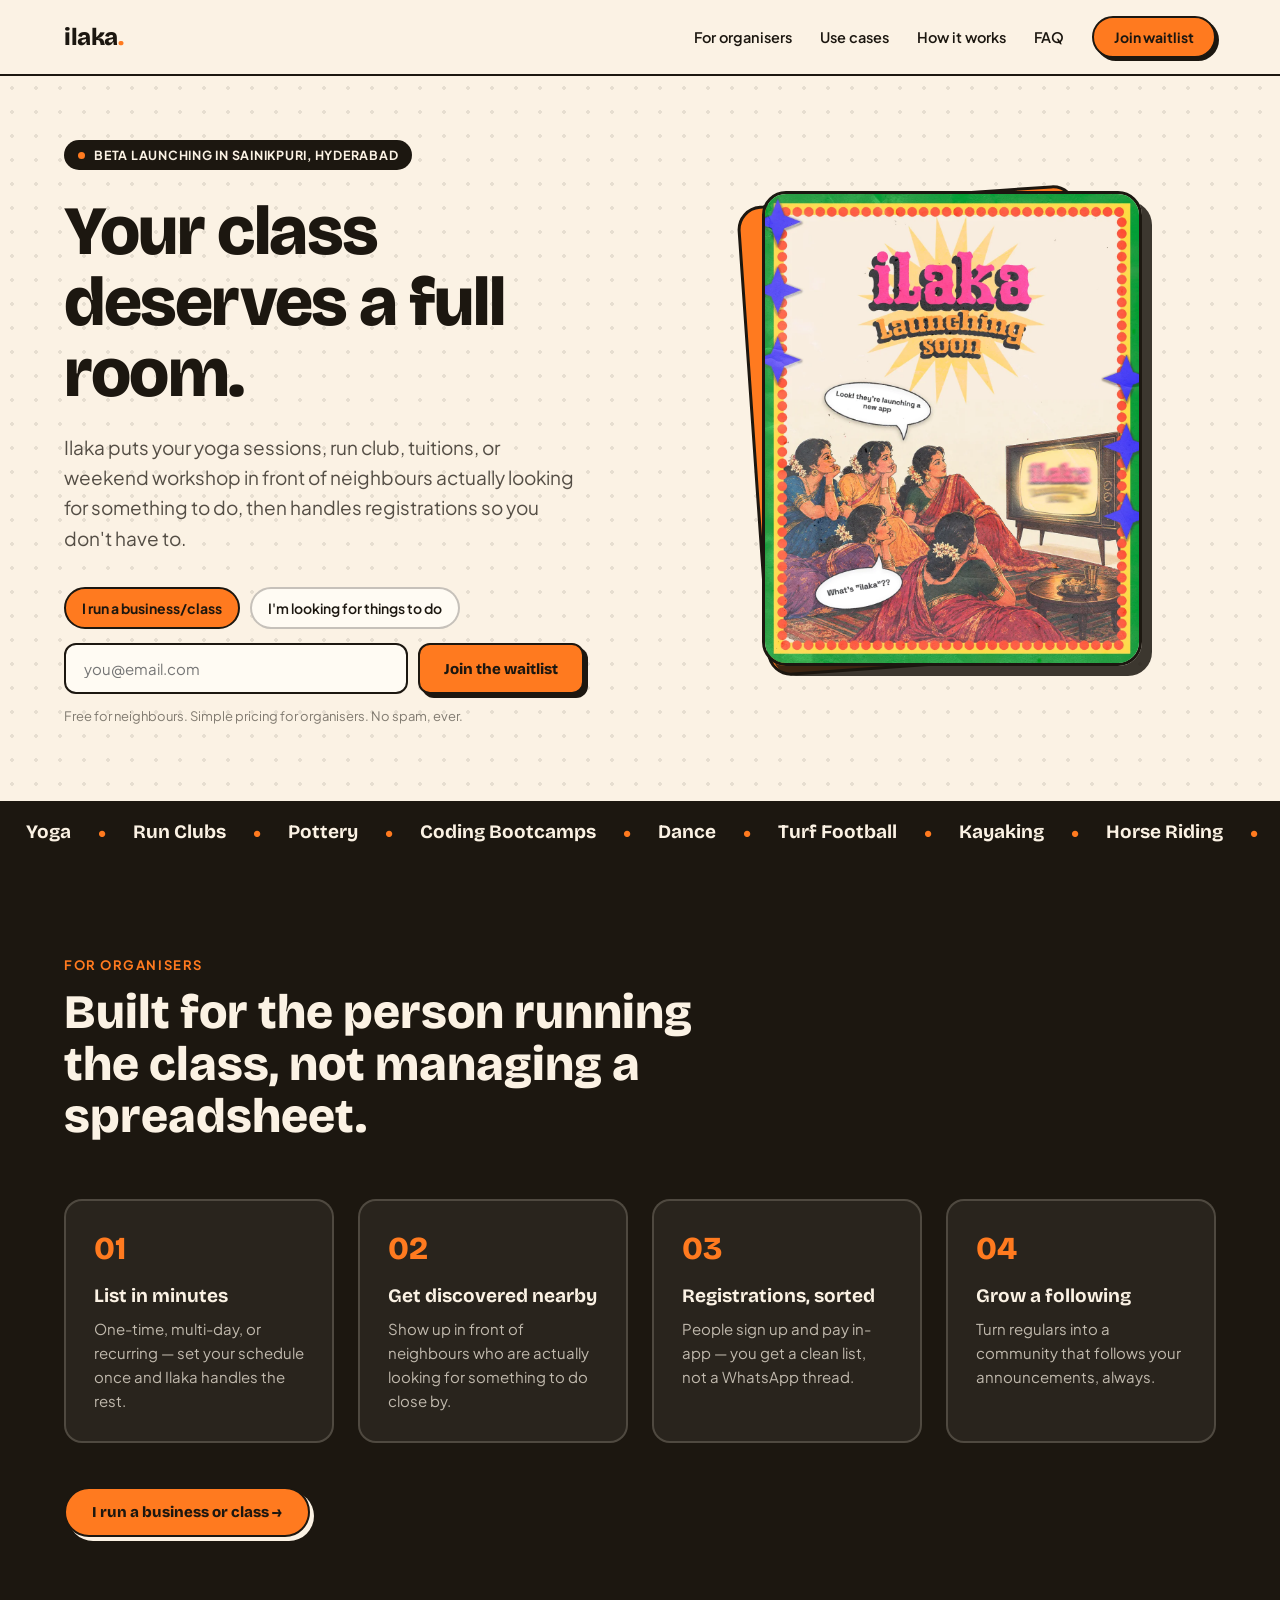
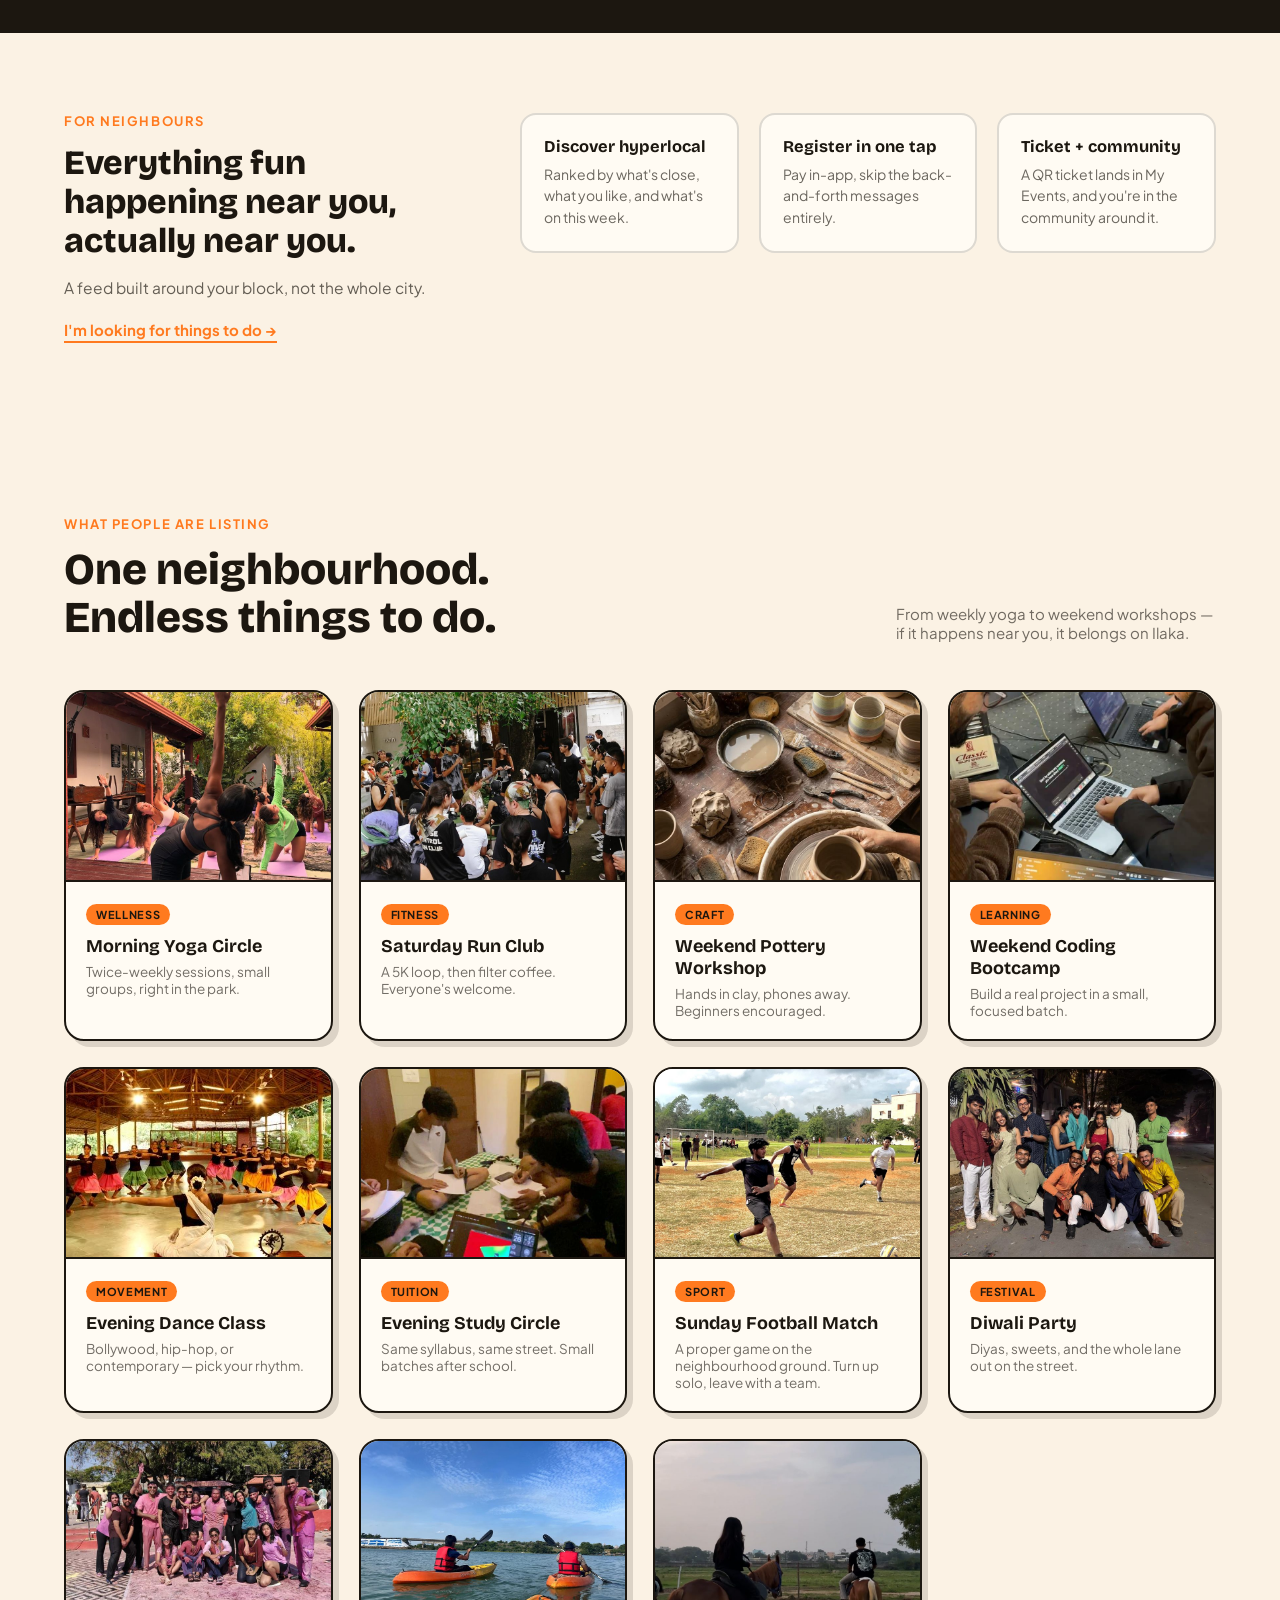
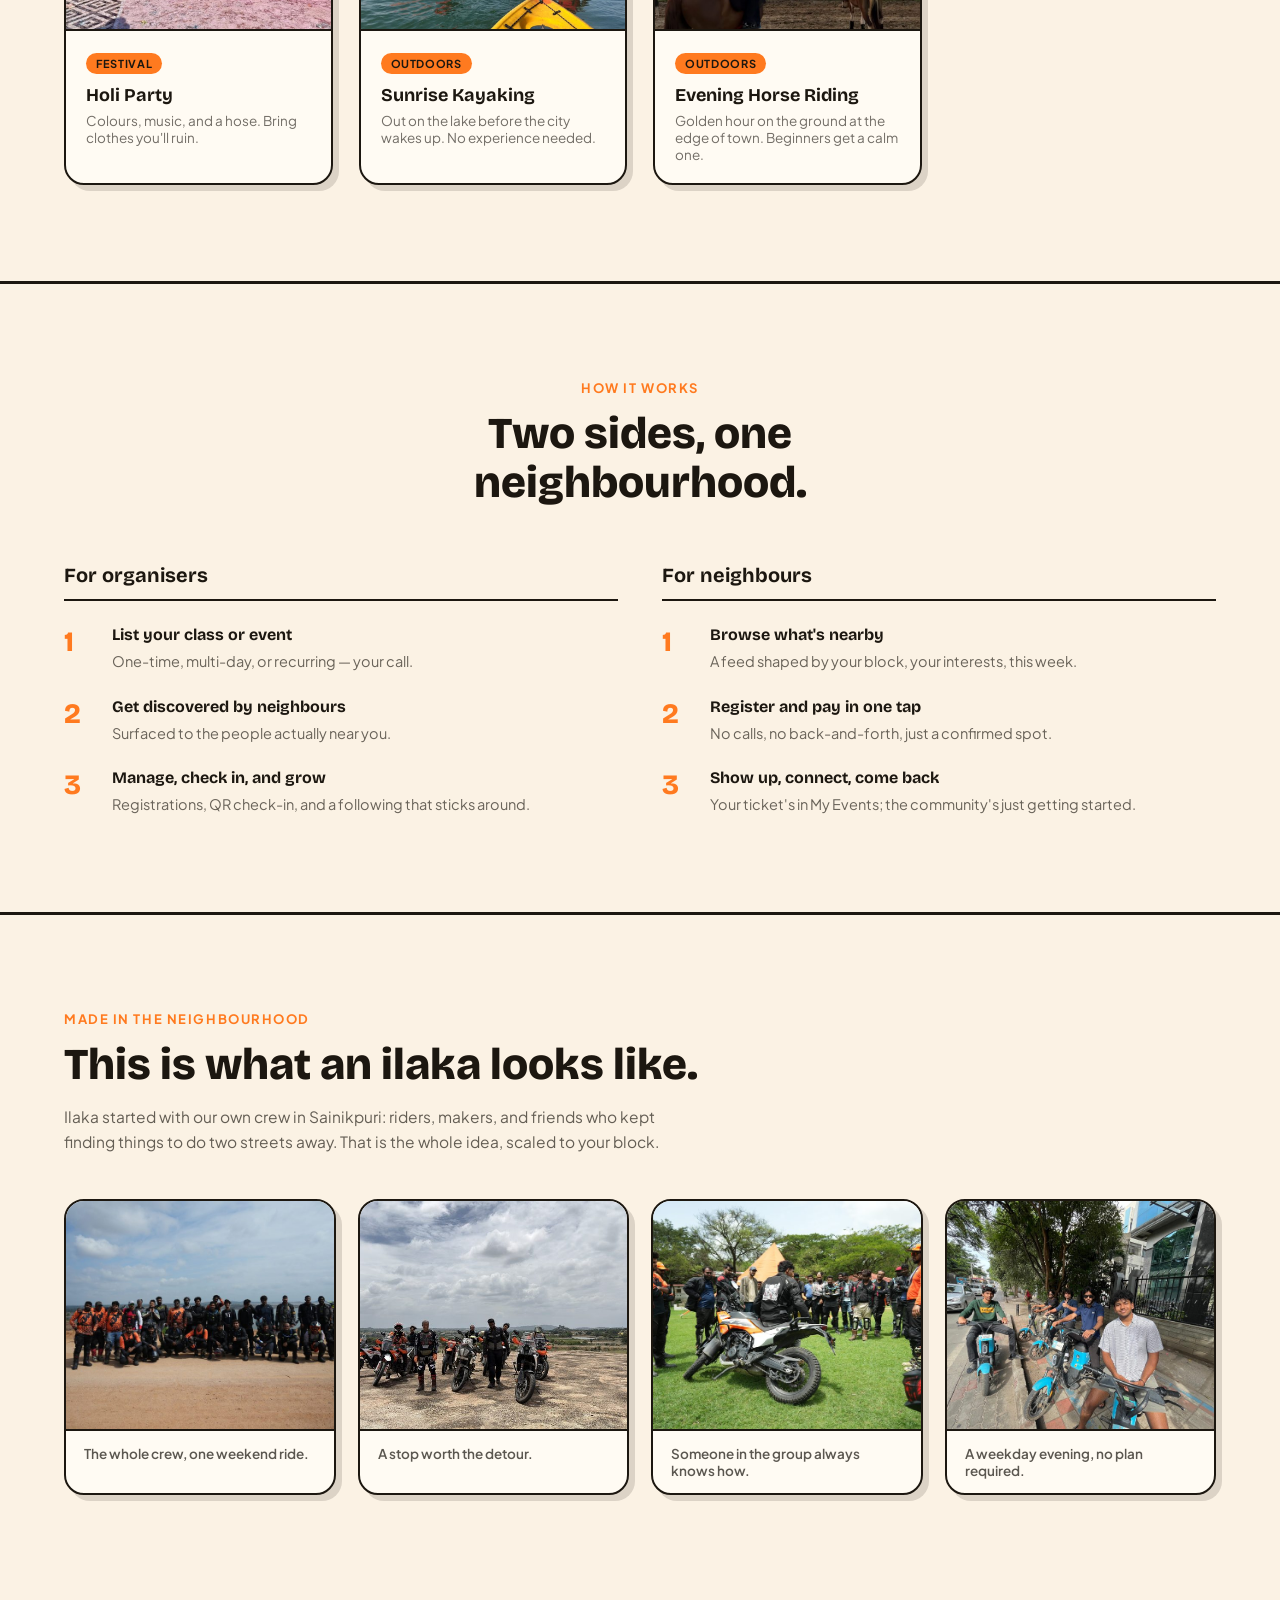
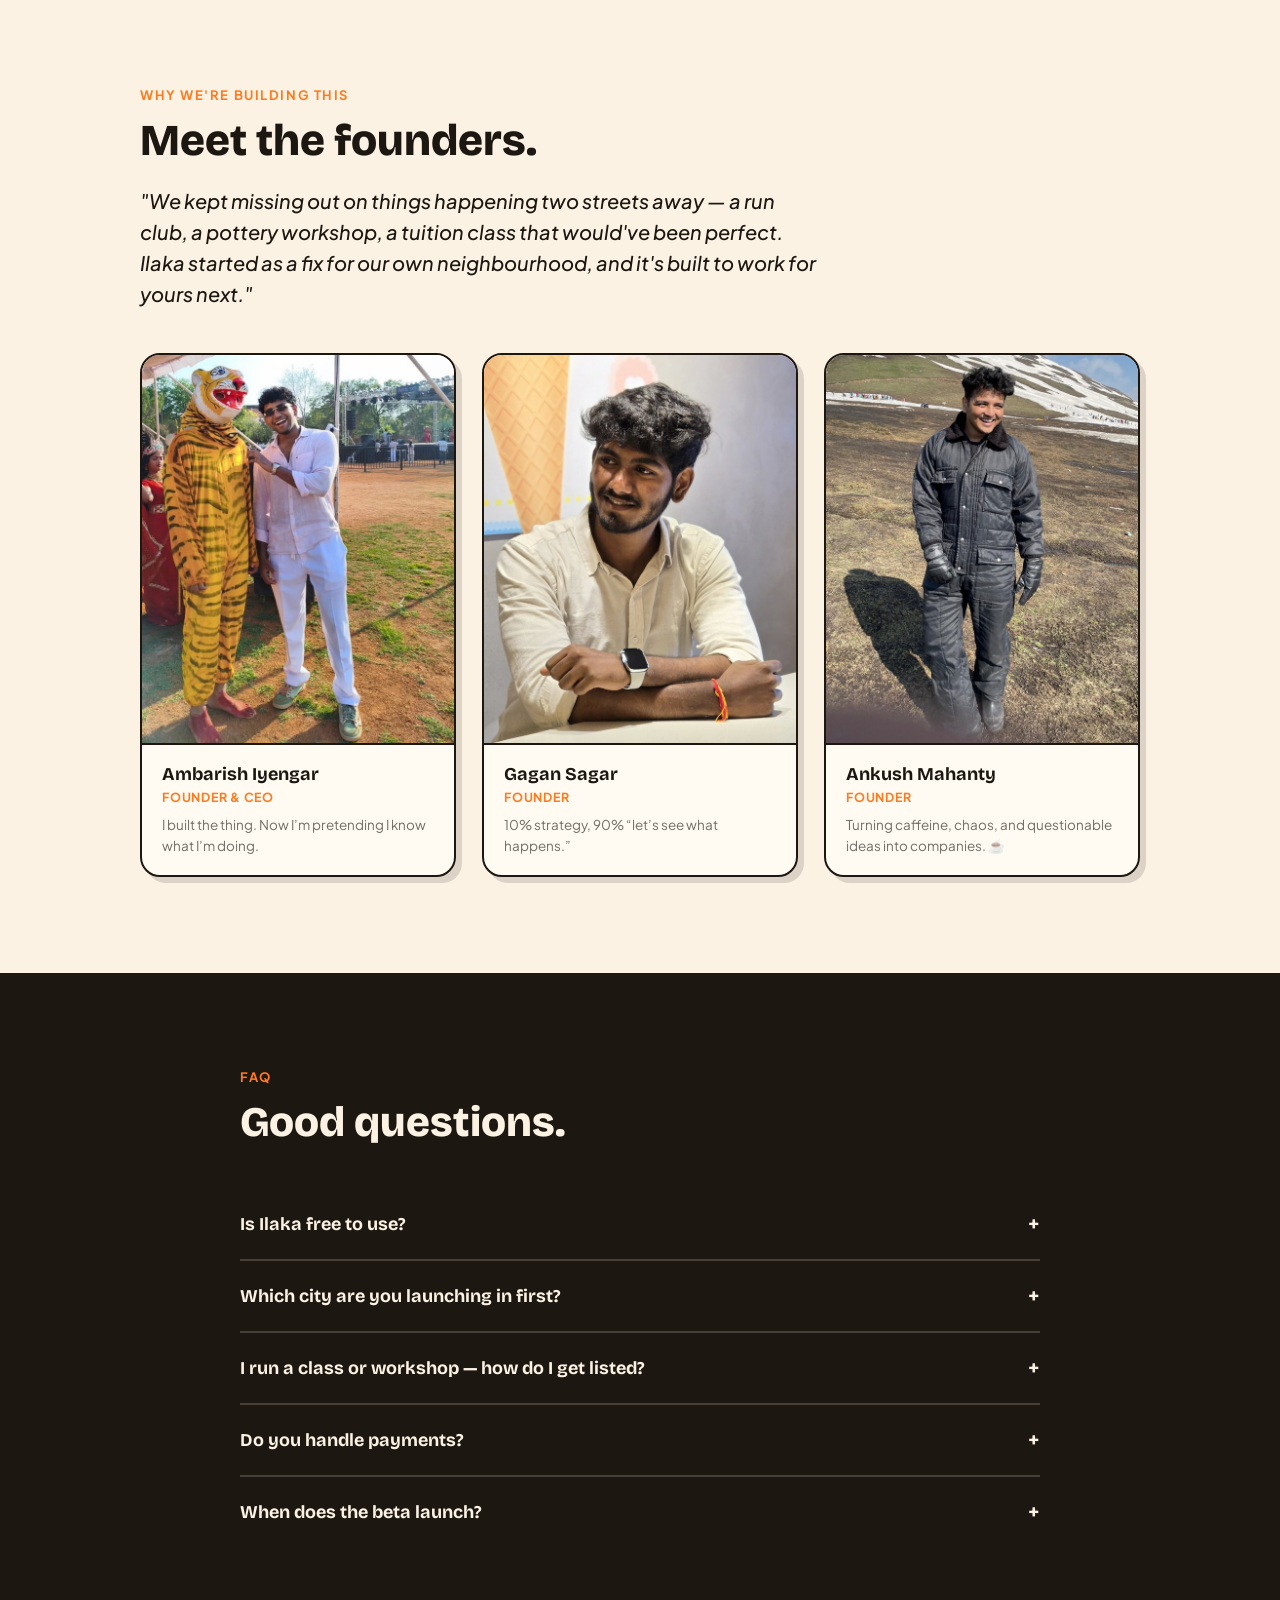
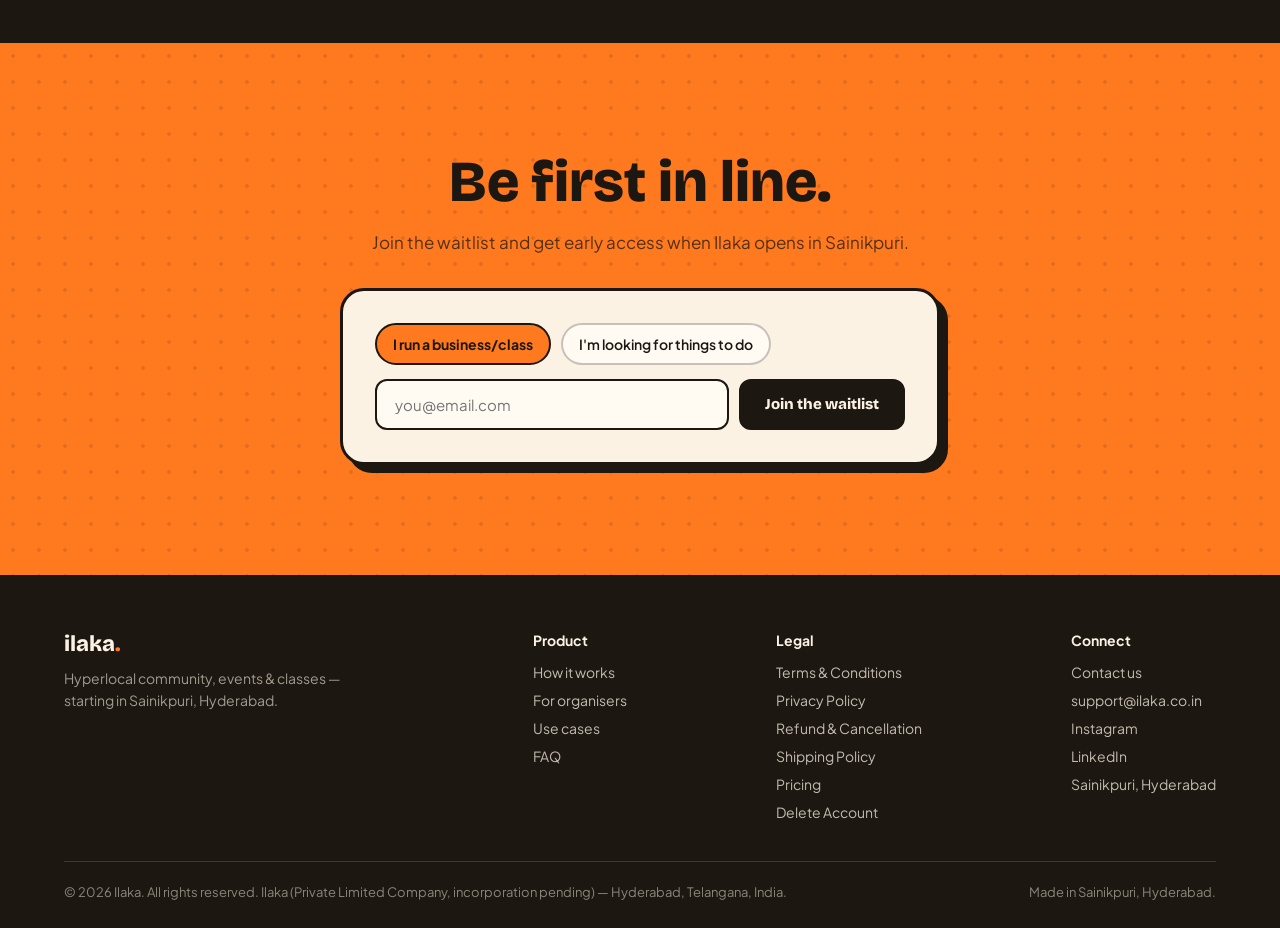
==== index.html @ c6a198c7 "fix(website): preload the poster, drop the orphaned hero image The hero swap left <link rel=preload>" ====
<!doctype html>
<html lang="en-IN">
<head>
  <meta charset="utf-8" />
  <meta name="viewport" content="width=device-width, initial-scale=1" />
  <title>Local Events, Classes &amp; Things to Do in Sainikpuri | Ilaka</title>
  <meta name="description" content="Find yoga, run clubs, workshops, tuitions and community events minutes from home in Sainikpuri, Hyderabad. Register in a tap. Join the Ilaka beta waitlist." />
  <meta name="robots" content="index, follow, max-image-preview:large, max-snippet:-1, max-video-preview:-1" />
  <link rel="canonical" href="https://www.ilaka.co.in/" />
  <meta name="theme-color" content="#FBF2E4" />
  <link rel="icon" type="image/png" href="assets/ilaka-icon.png" />
  <link rel="apple-touch-icon" href="assets/ilaka-icon.png" />

  <meta property="og:type" content="website" />
  <meta property="og:site_name" content="Ilaka" />
  <meta property="og:locale" content="en_IN" />
  <meta property="og:url" content="https://www.ilaka.co.in/" />
  <meta property="og:title" content="Local Events, Classes &amp; Things to Do in Sainikpuri | Ilaka" />
  <meta property="og:description" content="Find yoga, run clubs, workshops, tuitions and community events minutes from home in Sainikpuri, Hyderabad. Register in a tap. Join the Ilaka beta waitlist." />
  <meta property="og:image" content="https://www.ilaka.co.in/assets/photos/community-2.jpg" />
  <meta property="og:image:width" content="800" />
  <meta property="og:image:height" content="450" />
  <meta property="og:image:alt" content="Riders and adventure motorcycles on a rocky plateau under a wide sky" />
  <meta name="twitter:card" content="summary_large_image" />
  <meta name="twitter:title" content="Local Events, Classes &amp; Things to Do in Sainikpuri | Ilaka" />
  <meta name="twitter:description" content="Find yoga, run clubs, workshops, tuitions and community events minutes from home in Sainikpuri, Hyderabad. Register in a tap. Join the Ilaka beta waitlist." />
  <meta name="twitter:image" content="https://www.ilaka.co.in/assets/photos/community-2.jpg" />

  <link rel="preload" as="image" href="assets/creatives/ilaka-poster-3.webp" fetchpriority="high" />
  <link rel="preconnect" href="https://fonts.googleapis.com" />
  <link rel="preconnect" href="https://fonts.gstatic.com" crossorigin="anonymous" />
  <link href="https://fonts.googleapis.com/css2?family=Bricolage+Grotesque:wght@400;600;700;800&family=Plus+Jakarta+Sans:ital,wght@0,400;0,500;0,600;0,700;1,500;1,600&display=swap" rel="stylesheet" />

  <style>
  /* ============================================================
     ILAKA — pre-launch landing. Neo-brutalist warm-cream system,
     implemented from the "Ilaka Landing" Claude Design component.
     Palette:  paper #FBF2E4 · ink #1C1710 · card #FFFBF3
               accent #FF7A1F · error #E63B60
     Type:     Bricolage Grotesque (display) · Plus Jakarta Sans (body)
     ============================================================ */
  :root{
    --paper:#FBF2E4; --ink:#1C1710; --card:#FFFBF3;
    --accent:#FF7A1F; --err:#E63B60;
  }
  *{box-sizing:border-box}
  html{scroll-behavior:smooth}
  body{margin:0;background:var(--paper);color:var(--ink);
       font-family:'Plus Jakarta Sans',sans-serif;-webkit-font-smoothing:antialiased}
  a{color:inherit;text-decoration:none}
  a:hover{color:var(--ink)}
  button{font-family:'Plus Jakarta Sans',sans-serif}
  h1,h2,h3,h4{font-family:'Bricolage Grotesque',sans-serif;margin:0}
  img,svg{max-width:100%}
  section{scroll-margin-top:84px}

  /* hover "pop" for brutalist buttons */
  .pop{transition:transform .15s ease, box-shadow .15s ease}
  .sh-ink-sm{box-shadow:3px 3px 0 var(--ink)}
  .sh-ink-sm:hover{transform:translate(-2px,-2px);box-shadow:5px 5px 0 var(--ink)}
  .sh-ink{box-shadow:4px 4px 0 var(--ink)}
  .sh-ink:hover{transform:translate(-2px,-2px);box-shadow:6px 6px 0 var(--ink)}
  .sh-paper{box-shadow:4px 4px 0 var(--paper)}
  .sh-paper:hover{transform:translate(-2px,-2px);box-shadow:6px 6px 0 var(--paper)}
  .fade{transition:opacity .15s ease}
  .fade:hover{opacity:.85}

  /* role toggle */
  .role-btn{padding:10px 16px;border-radius:100px;cursor:pointer;font-size:14px;
    background:var(--card);color:var(--ink);border:2.5px solid rgba(28,23,16,0.25);
    font-weight:600;transition:background .12s ease,border-color .12s ease}
  .role-btn.is-active{background:var(--accent);border-color:var(--ink);font-weight:700}

  /* waitlist form pieces */
  .wl-error{color:var(--err);font-size:13px;margin:10px 0 0;font-weight:600}
  .wl-success{padding:16px 20px;background:var(--ink);color:var(--paper);border-radius:14px;
    font-weight:600;border:2.5px solid var(--ink)}
  [hidden]{display:none !important}

  /* faq accordion */
  .faq-item{border-bottom:2px solid rgba(251,242,228,0.18);padding:22px 0}
  .faq-item:last-child{border-bottom:none}
  .faq-q{width:100%;background:none;border:none;color:var(--paper);display:flex;
    justify-content:space-between;align-items:center;gap:16px;font-family:'Bricolage Grotesque',sans-serif;
    font-weight:700;font-size:18px;cursor:pointer;padding:0;text-align:left}
  .faq-icon{font-size:22px;flex:0 0 auto}
  .faq-a{margin:14px 0 0;font-size:15px;line-height:1.6;color:rgba(251,242,228,0.72);max-width:640px;display:none}
  .faq-item.open .faq-a{display:block}

  @keyframes marquee{from{transform:translateX(0)}to{transform:translateX(-50%)}}

  @media (prefers-reduced-motion: reduce){
    html{scroll-behavior:auto}
    .marquee-track{animation:none !important;transform:none !important}
    .pop{transition:none}
  }
  </style>
  <script type="application/ld+json">
  {
    "@context": "https://schema.org",
    "@graph": [
      {
        "@type": "Organization",
        "@id": "https://www.ilaka.co.in/#organization",
        "name": "Ilaka",
        "url": "https://www.ilaka.co.in/",
        "logo": {
          "@type": "ImageObject",
          "url": "https://www.ilaka.co.in/assets/ilaka-logo.png",
          "width": 822,
          "height": 818
        },
        "image": "https://www.ilaka.co.in/assets/photos/community-2.jpg",
        "email": "support@ilaka.co.in",
        "sameAs": [
          "https://www.instagram.com/ilakaofficial/",
          "https://www.linkedin.com/company/ilaka/"
        ],
        "description": "Hyperlocal platform for discovering and registering for community events, classes and workshops in your neighbourhood.",
        "address": {
          "@type": "PostalAddress",
          "addressLocality": "Hyderabad",
          "addressRegion": "Telangana",
          "addressCountry": "IN"
        },
        "areaServed": {
          "@type": "Place",
          "name": "Sainikpuri, Secunderabad, Hyderabad, Telangana, India"
        },
        "founder": [
          {
            "@type": "Person",
            "name": "Ambarish Iyengar"
          },
          {
            "@type": "Person",
            "name": "Gagan Sagar"
          },
          {
            "@type": "Person",
            "name": "Ankush Mahanty"
          }
        ],
        "contactPoint": {
          "@type": "ContactPoint",
          "contactType": "customer support",
          "email": "support@ilaka.co.in",
          "areaServed": "IN",
          "availableLanguage": [
            "en",
            "hi",
            "te"
          ]
        }
      },
      {
        "@type": "WebSite",
        "@id": "https://www.ilaka.co.in/#website",
        "url": "https://www.ilaka.co.in/",
        "name": "Ilaka",
        "description": "Find yoga, run clubs, workshops, tuitions and community events minutes from home in Sainikpuri, Hyderabad. Register in a tap. Join the Ilaka beta waitlist.",
        "inLanguage": "en-IN",
        "publisher": {
          "@id": "https://www.ilaka.co.in/#organization"
        }
      },
      {
        "@type": "FAQPage",
        "@id": "https://www.ilaka.co.in/#faq",
        "isPartOf": {
          "@id": "https://www.ilaka.co.in/#website"
        },
        "mainEntity": [
          {
            "@type": "Question",
            "name": "Is Ilaka free to use?",
            "acceptedAnswer": {
              "@type": "Answer",
              "text": "Free for anyone discovering and registering for events — always. Organisers pay a small commission when they get paid, and nothing at all until they pass 10 active members. Above that, a monthly plan scales with the size of their roster, starting at ₹199."
            }
          },
          {
            "@type": "Question",
            "name": "Which city are you launching in first?",
            "acceptedAnswer": {
              "@type": "Answer",
              "text": "We're starting hyperlocal in Sainikpuri, Hyderabad, then expanding neighbourhood by neighbourhood."
            }
          },
          {
            "@type": "Question",
            "name": "I run a class or workshop — how do I get listed?",
            "acceptedAnswer": {
              "@type": "Answer",
              "text": "Join the waitlist as an organiser and we'll bring you into early access to set up your first listing."
            }
          },
          {
            "@type": "Question",
            "name": "Do you handle payments?",
            "acceptedAnswer": {
              "@type": "Answer",
              "text": "Yes — registration and payment happen right in the app, with tickets issued instantly."
            }
          },
          {
            "@type": "Question",
            "name": "When does the beta launch?",
            "acceptedAnswer": {
              "@type": "Answer",
              "text": "We're onboarding our first neighbourhood organisers now, with the beta app following shortly after."
            }
          }
        ]
      }
    ]
  }
  </script>
</head>
<body>
<div style="background:var(--paper);overflow-x:clip">

  <!-- ===================== NAV ===================== -->
  <nav style="position:sticky;top:0;z-index:50;display:flex;align-items:center;justify-content:space-between;gap:16px;padding:16px clamp(20px,5vw,64px);background:rgba(251,242,228,0.92);backdrop-filter:blur(8px);border-bottom:2.5px solid var(--ink);flex-wrap:wrap">
    <a href="#hero" style="font-family:'Bricolage Grotesque',sans-serif;font-weight:800;font-size:24px;letter-spacing:-0.02em">ilaka<span style="color:var(--accent)">.</span></a>
    <div style="display:flex;align-items:center;gap:28px;flex-wrap:wrap">
      <a href="#organisers" style="font-size:14.5px;font-weight:600">For organisers</a>
      <a href="#usecases" style="font-size:14.5px;font-weight:600">Use cases</a>
      <a href="#how-it-works" style="font-size:14.5px;font-weight:600">How it works</a>
      <a href="#faq" style="font-size:14.5px;font-weight:600">FAQ</a>
      <a href="#join" class="pop sh-ink-sm" style="padding:10px 20px;background:var(--accent);color:var(--ink);border:2.5px solid var(--ink);border-radius:100px;font-weight:700;font-size:14px">Join waitlist</a>
    </div>
  </nav>

  <!-- ===================== HERO ===================== -->
  <section id="hero" style="position:relative;overflow:hidden;padding:64px clamp(20px,5vw,64px) 0;background-image:radial-gradient(rgba(28,23,16,0.09) 1.6px, transparent 1.6px);background-size:24px 24px">
    <div style="max-width:1240px;margin:0 auto;display:flex;gap:56px;align-items:center;flex-wrap:wrap;padding-bottom:64px">
      <div style="flex:1 1 300px;min-width:280px">
        <div style="display:inline-flex;align-items:center;gap:9px;padding:7px 14px;background:var(--ink);color:var(--paper);border-radius:100px;font-size:12.5px;font-weight:700;letter-spacing:0.06em;text-transform:uppercase;margin-bottom:26px">
          <span style="width:7px;height:7px;border-radius:50%;background:var(--accent)"></span>
          <span>Beta launching in Sainikpuri, Hyderabad</span>
        </div>
        <h1 style="font-weight:800;font-size:clamp(38px,5.4vw,70px);line-height:1.03;letter-spacing:-0.02em;margin:0 0 22px">Your class deserves a full room.</h1>
        <p style="font-size:19px;line-height:1.6;color:rgba(28,23,16,0.75);max-width:520px;margin:0 0 34px">Ilaka puts your yoga sessions, run club, tuitions, or weekend workshop in front of neighbours actually looking for something to do, then handles registrations so you don't have to.</p>

        <div id="join" class="wl" style="scroll-margin-top:90px;max-width:520px">
          <div style="display:flex;gap:10px;margin-bottom:14px;flex-wrap:wrap">
            <button class="role-btn is-active" data-role="business">I run a business/class</button>
            <button class="role-btn" data-role="participant">I'm looking for things to do</button>
          </div>
          <form class="wl-form" novalidate style="display:flex;gap:10px;flex-wrap:wrap">
            <input type="email" class="wl-email" placeholder="you@email.com" autocomplete="email" maxlength="254" style="flex:1 1 220px;min-width:200px;padding:14px 18px;border:2.5px solid var(--ink);border-radius:12px;font-size:15px;font-family:'Plus Jakarta Sans',sans-serif;background:var(--card);color:var(--ink)" />
            <button type="submit" class="pop sh-ink" style="padding:14px 24px;background:var(--accent);color:var(--ink);border:2.5px solid var(--ink);border-radius:12px;font-weight:800;font-family:'Bricolage Grotesque',sans-serif;font-size:15px;cursor:pointer">Join the waitlist</button>
          </form>
          <p class="wl-error" hidden></p>
          <div class="wl-success" hidden></div>
          <p style="font-size:13px;color:rgba(28,23,16,0.55);margin-top:14px">Free for neighbours. Simple pricing for organisers. No spam, ever.</p>
        </div>
      </div>

      <div style="flex:1 1 260px;min-width:240px;position:relative;display:flex;justify-content:center;padding:20px 0 40px">
        <div style="position:absolute;top:24px;left:calc(50% - 200px);width:340px;height:88%;background:var(--accent);border:3px solid var(--ink);border-radius:24px;transform:rotate(-4deg);z-index:0"></div>
        <div style="position:relative;z-index:1;width:100%;max-width:380px;aspect-ratio:4/5;border:3px solid var(--ink);border-radius:24px;overflow:hidden;box-shadow:10px 10px 0 rgba(28,23,16,0.85)">
          <img src="assets/creatives/ilaka-poster-3.webp" width="1080" height="1350" fetchpriority="high" decoding="async" alt="Illustrated poster: women in sarees watching a retro TV announcing iLaka, launching soon" style="width:100%;height:100%;object-fit:cover;display:block" />
        </div>
      </div>
    </div>
  </section>

  <!-- ===================== MARQUEE ===================== -->
  <div style="background:var(--ink);padding:16px 0;overflow:hidden;border-top:2.5px solid var(--ink);border-bottom:2.5px solid var(--ink)">
    <div class="marquee-track" style="display:flex;width:max-content;animation:marquee 32s linear infinite">
      <div class="marquee-set" style="display:flex;align-items:center"></div>
      <div class="marquee-set" style="display:flex;align-items:center"></div>
    </div>
  </div>

  <!-- ===================== FOR ORGANISERS ===================== -->
  <section id="organisers" style="background:var(--ink);color:var(--paper);padding:96px clamp(20px,5vw,64px)">
    <div style="max-width:1240px;margin:0 auto">
      <div style="max-width:680px;margin-bottom:56px">
        <div style="font-size:13px;font-weight:700;letter-spacing:0.12em;text-transform:uppercase;color:var(--accent);margin-bottom:14px">For organisers</div>
        <h2 style="font-weight:800;font-size:clamp(30px,4vw,48px);line-height:1.08">Built for the person running the class, not managing a spreadsheet.</h2>
      </div>
      <div style="display:grid;grid-template-columns:repeat(auto-fit,minmax(240px,1fr));gap:24px;margin-bottom:44px">
        <div style="background:rgba(251,242,228,0.06);border:2px solid rgba(251,242,228,0.18);border-radius:18px;padding:28px">
          <div style="font-family:'Bricolage Grotesque',sans-serif;font-weight:800;font-size:32px;color:var(--accent);margin-bottom:16px">01</div>
          <h3 style="font-weight:700;font-size:19px;margin:0 0 10px">List in minutes</h3>
          <p style="font-size:15px;line-height:1.6;color:rgba(251,242,228,0.72);margin:0">One-time, multi-day, or recurring — set your schedule once and Ilaka handles the rest.</p>
        </div>
        <div style="background:rgba(251,242,228,0.06);border:2px solid rgba(251,242,228,0.18);border-radius:18px;padding:28px">
          <div style="font-family:'Bricolage Grotesque',sans-serif;font-weight:800;font-size:32px;color:var(--accent);margin-bottom:16px">02</div>
          <h3 style="font-weight:700;font-size:19px;margin:0 0 10px">Get discovered nearby</h3>
          <p style="font-size:15px;line-height:1.6;color:rgba(251,242,228,0.72);margin:0">Show up in front of neighbours who are actually looking for something to do close by.</p>
        </div>
        <div style="background:rgba(251,242,228,0.06);border:2px solid rgba(251,242,228,0.18);border-radius:18px;padding:28px">
          <div style="font-family:'Bricolage Grotesque',sans-serif;font-weight:800;font-size:32px;color:var(--accent);margin-bottom:16px">03</div>
          <h3 style="font-weight:700;font-size:19px;margin:0 0 10px">Registrations, sorted</h3>
          <p style="font-size:15px;line-height:1.6;color:rgba(251,242,228,0.72);margin:0">People sign up and pay in-app — you get a clean list, not a WhatsApp thread.</p>
        </div>
        <div style="background:rgba(251,242,228,0.06);border:2px solid rgba(251,242,228,0.18);border-radius:18px;padding:28px">
          <div style="font-family:'Bricolage Grotesque',sans-serif;font-weight:800;font-size:32px;color:var(--accent);margin-bottom:16px">04</div>
          <h3 style="font-weight:700;font-size:19px;margin:0 0 10px">Grow a following</h3>
          <p style="font-size:15px;line-height:1.6;color:rgba(251,242,228,0.72);margin:0">Turn regulars into a community that follows your announcements, always.</p>
        </div>
      </div>
      <a href="#join" class="role-cta pop sh-paper" data-role="business" style="display:inline-block;padding:14px 26px;background:var(--accent);color:var(--ink);border:2.5px solid var(--ink);border-radius:100px;font-weight:800;font-family:'Bricolage Grotesque',sans-serif;font-size:15px">I run a business or class →</a>
    </div>
  </section>

  <!-- ===================== FOR NEIGHBOURS ===================== -->
  <section id="participants" style="padding:80px clamp(20px,5vw,64px);background:var(--paper)">
    <div style="max-width:1240px;margin:0 auto;display:flex;gap:48px;flex-wrap:wrap;align-items:flex-start">
      <div style="flex:1 1 300px;min-width:260px">
        <div style="font-size:13px;font-weight:700;letter-spacing:0.12em;text-transform:uppercase;color:var(--accent);margin-bottom:14px">For neighbours</div>
        <h2 style="font-weight:800;font-size:clamp(24px,3vw,34px);line-height:1.15;margin:0 0 16px">Everything fun happening near you, actually near you.</h2>
        <p style="font-size:15.5px;line-height:1.6;color:rgba(28,23,16,0.68);margin:0 0 18px">A feed built around your block, not the whole city.</p>
        <a href="#join" class="role-cta" data-role="participant" style="font-weight:700;color:var(--accent);font-size:15px;border-bottom:2px solid var(--accent);padding-bottom:2px">I'm looking for things to do →</a>
      </div>
      <div style="flex:2 1 480px;min-width:280px;display:grid;grid-template-columns:repeat(auto-fit,minmax(200px,1fr));gap:20px">
        <div style="background:var(--card);border:2px solid rgba(28,23,16,0.15);border-radius:16px;padding:22px">
          <h3 style="font-weight:700;font-size:16.5px;margin:0 0 8px">Discover hyperlocal</h3>
          <p style="font-size:14px;line-height:1.55;color:rgba(28,23,16,0.65);margin:0">Ranked by what's close, what you like, and what's on this week.</p>
        </div>
        <div style="background:var(--card);border:2px solid rgba(28,23,16,0.15);border-radius:16px;padding:22px">
          <h3 style="font-weight:700;font-size:16.5px;margin:0 0 8px">Register in one tap</h3>
          <p style="font-size:14px;line-height:1.55;color:rgba(28,23,16,0.65);margin:0">Pay in-app, skip the back-and-forth messages entirely.</p>
        </div>
        <div style="background:var(--card);border:2px solid rgba(28,23,16,0.15);border-radius:16px;padding:22px">
          <h3 style="font-weight:700;font-size:16.5px;margin:0 0 8px">Ticket + community</h3>
          <p style="font-size:14px;line-height:1.55;color:rgba(28,23,16,0.65);margin:0">A QR ticket lands in My Events, and you're in the community around it.</p>
        </div>
      </div>
    </div>
  </section>

  <!-- ===================== USE CASES ===================== -->
  <section id="usecases" style="padding:96px clamp(20px,5vw,64px);background:var(--paper)">
    <div style="max-width:1240px;margin:0 auto">
      <div style="display:flex;justify-content:space-between;align-items:flex-end;flex-wrap:wrap;gap:20px;margin-bottom:48px">
        <div>
          <div style="font-size:13px;font-weight:700;letter-spacing:0.12em;text-transform:uppercase;color:var(--accent);margin-bottom:14px">What people are listing</div>
          <h2 style="font-weight:800;font-size:clamp(28px,3.6vw,44px);line-height:1.1">One neighbourhood.<br>Endless things to do.</h2>
        </div>
        <p style="max-width:320px;font-size:15px;color:rgba(28,23,16,0.62);margin:0">From weekly yoga to weekend workshops — if it happens near you, it belongs on Ilaka.</p>
      </div>
      <div style="display:grid;grid-template-columns:repeat(auto-fit,minmax(260px,1fr));gap:26px">

        <div style="background:var(--card);border:2.5px solid var(--ink);border-radius:20px;overflow:hidden;box-shadow:6px 6px 0 rgba(28,23,16,0.14)">
          <img src="assets/photos/yoga.jpg" alt="A group holding a stretch together at an open-air morning yoga session" loading="lazy" style="width:100%;height:190px;object-fit:cover;display:block;border-bottom:2.5px solid var(--ink)" />
          <div style="padding:20px">
            <div style="display:inline-block;padding:4px 10px;background:var(--accent);border-radius:100px;font-size:11px;font-weight:700;text-transform:uppercase;letter-spacing:0.06em;color:var(--ink);margin-bottom:10px">Wellness</div>
            <h3 style="font-weight:700;font-size:18px;margin:0 0 6px">Morning Yoga Circle</h3>
            <p style="font-size:13.5px;color:rgba(28,23,16,0.62);margin:0">Twice-weekly sessions, small groups, right in the park.</p>
          </div>
        </div>

        <div style="background:var(--card);border:2.5px solid var(--ink);border-radius:20px;overflow:hidden;box-shadow:6px 6px 0 rgba(28,23,16,0.14)">
          <img src="assets/photos/run-club.jpg" alt="A run club crowded together over coffee after a morning run" loading="lazy" style="width:100%;height:190px;object-fit:cover;display:block;border-bottom:2.5px solid var(--ink)" />
          <div style="padding:20px">
            <div style="display:inline-block;padding:4px 10px;background:var(--accent);border-radius:100px;font-size:11px;font-weight:700;text-transform:uppercase;letter-spacing:0.06em;color:var(--ink);margin-bottom:10px">Fitness</div>
            <h3 style="font-weight:700;font-size:18px;margin:0 0 6px">Saturday Run Club</h3>
            <p style="font-size:13.5px;color:rgba(28,23,16,0.62);margin:0">A 5K loop, then filter coffee. Everyone's welcome.</p>
          </div>
        </div>

        <div style="background:var(--card);border:2.5px solid var(--ink);border-radius:20px;overflow:hidden;box-shadow:6px 6px 0 rgba(28,23,16,0.14)">
          <img src="assets/photos/pottery.jpg" alt="A potter shaping a cup on the wheel at a workbench full of tools and finished pieces" loading="lazy" style="width:100%;height:190px;object-fit:cover;display:block;border-bottom:2.5px solid var(--ink)" />
          <div style="padding:20px">
            <div style="display:inline-block;padding:4px 10px;background:var(--accent);border-radius:100px;font-size:11px;font-weight:700;text-transform:uppercase;letter-spacing:0.06em;color:var(--ink);margin-bottom:10px">Craft</div>
            <h3 style="font-weight:700;font-size:18px;margin:0 0 6px">Weekend Pottery Workshop</h3>
            <p style="font-size:13.5px;color:rgba(28,23,16,0.62);margin:0">Hands in clay, phones away. Beginners encouraged.</p>
          </div>
        </div>

        <div style="background:var(--card);border:2.5px solid var(--ink);border-radius:20px;overflow:hidden;box-shadow:6px 6px 0 rgba(28,23,16,0.14)">
          <img src="assets/photos/coding-bootcamp.jpg" alt="Two people working through code together on laptops at a small bootcamp table" loading="lazy" style="width:100%;height:190px;object-fit:cover;display:block;border-bottom:2.5px solid var(--ink)" />
          <div style="padding:20px">
            <div style="display:inline-block;padding:4px 10px;background:var(--accent);border-radius:100px;font-size:11px;font-weight:700;text-transform:uppercase;letter-spacing:0.06em;color:var(--ink);margin-bottom:10px">Learning</div>
            <h3 style="font-weight:700;font-size:18px;margin:0 0 6px">Weekend Coding Bootcamp</h3>
            <p style="font-size:13.5px;color:rgba(28,23,16,0.62);margin:0">Build a real project in a small, focused batch.</p>
          </div>
        </div>

        <div style="background:var(--card);border:2.5px solid var(--ink);border-radius:20px;overflow:hidden;box-shadow:6px 6px 0 rgba(28,23,16,0.14)">
          <img src="assets/photos/dance-class.jpg" alt="A dance teacher leading a class of students through a pose in an open hall" loading="lazy" style="width:100%;height:190px;object-fit:cover;display:block;border-bottom:2.5px solid var(--ink)" />
          <div style="padding:20px">
            <div style="display:inline-block;padding:4px 10px;background:var(--accent);border-radius:100px;font-size:11px;font-weight:700;text-transform:uppercase;letter-spacing:0.06em;color:var(--ink);margin-bottom:10px">Movement</div>
            <h3 style="font-weight:700;font-size:18px;margin:0 0 6px">Evening Dance Class</h3>
            <p style="font-size:13.5px;color:rgba(28,23,16,0.62);margin:0">Bollywood, hip-hop, or contemporary — pick your rhythm.</p>
          </div>
        </div>

        <div style="background:var(--card);border:2.5px solid var(--ink);border-radius:20px;overflow:hidden;box-shadow:6px 6px 0 rgba(28,23,16,0.14)">
          <img src="assets/photos/study-group.jpg" alt="Students sitting around a low table working through notes together" loading="lazy" style="width:100%;height:190px;object-fit:cover;display:block;border-bottom:2.5px solid var(--ink)" />
          <div style="padding:20px">
            <div style="display:inline-block;padding:4px 10px;background:var(--accent);border-radius:100px;font-size:11px;font-weight:700;text-transform:uppercase;letter-spacing:0.06em;color:var(--ink);margin-bottom:10px">Tuition</div>
            <h3 style="font-weight:700;font-size:18px;margin:0 0 6px">Evening Study Circle</h3>
            <p style="font-size:13.5px;color:rgba(28,23,16,0.62);margin:0">Same syllabus, same street. Small batches after school.</p>
          </div>
        </div>

        <div style="background:var(--card);border:2.5px solid var(--ink);border-radius:20px;overflow:hidden;box-shadow:6px 6px 0 rgba(28,23,16,0.14)">
          <img src="assets/photos/football-match.jpg" alt="A player striking the ball during a football match on a neighbourhood ground" loading="lazy" style="width:100%;height:190px;object-fit:cover;display:block;border-bottom:2.5px solid var(--ink)" />
          <div style="padding:20px">
            <div style="display:inline-block;padding:4px 10px;background:var(--accent);border-radius:100px;font-size:11px;font-weight:700;text-transform:uppercase;letter-spacing:0.06em;color:var(--ink);margin-bottom:10px">Sport</div>
            <h3 style="font-weight:700;font-size:18px;margin:0 0 6px">Sunday Football Match</h3>
            <p style="font-size:13.5px;color:rgba(28,23,16,0.62);margin:0">A proper game on the neighbourhood ground. Turn up solo, leave with a team.</p>
          </div>
        </div>

        <div style="background:var(--card);border:2.5px solid var(--ink);border-radius:20px;overflow:hidden;box-shadow:6px 6px 0 rgba(28,23,16,0.14)">
          <img src="assets/photos/diwali-party.jpg" alt="A group in festive kurtas posing together on the street on Diwali night" loading="lazy" style="width:100%;height:190px;object-fit:cover;display:block;border-bottom:2.5px solid var(--ink)" />
          <div style="padding:20px">
            <div style="display:inline-block;padding:4px 10px;background:var(--accent);border-radius:100px;font-size:11px;font-weight:700;text-transform:uppercase;letter-spacing:0.06em;color:var(--ink);margin-bottom:10px">Festival</div>
            <h3 style="font-weight:700;font-size:18px;margin:0 0 6px">Diwali Party</h3>
            <p style="font-size:13.5px;color:rgba(28,23,16,0.62);margin:0">Diyas, sweets, and the whole lane out on the street.</p>
          </div>
        </div>

        <div style="background:var(--card);border:2.5px solid var(--ink);border-radius:20px;overflow:hidden;box-shadow:6px 6px 0 rgba(28,23,16,0.14)">
          <img src="assets/photos/holi-party.jpg" alt="A group covered head to toe in pink colour posing together at a Holi celebration" loading="lazy" style="width:100%;height:190px;object-fit:cover;display:block;border-bottom:2.5px solid var(--ink)" />
          <div style="padding:20px">
            <div style="display:inline-block;padding:4px 10px;background:var(--accent);border-radius:100px;font-size:11px;font-weight:700;text-transform:uppercase;letter-spacing:0.06em;color:var(--ink);margin-bottom:10px">Festival</div>
            <h3 style="font-weight:700;font-size:18px;margin:0 0 6px">Holi Party</h3>
            <p style="font-size:13.5px;color:rgba(28,23,16,0.62);margin:0">Colours, music, and a hose. Bring clothes you'll ruin.</p>
          </div>
        </div>

        <div style="background:var(--card);border:2.5px solid var(--ink);border-radius:20px;overflow:hidden;box-shadow:6px 6px 0 rgba(28,23,16,0.14)">
          <img src="assets/photos/kayaking.jpg" alt="Two kayakers paddling across an open lake under a bright sky" loading="lazy" style="width:100%;height:190px;object-fit:cover;display:block;border-bottom:2.5px solid var(--ink)" />
          <div style="padding:20px">
            <div style="display:inline-block;padding:4px 10px;background:var(--accent);border-radius:100px;font-size:11px;font-weight:700;text-transform:uppercase;letter-spacing:0.06em;color:var(--ink);margin-bottom:10px">Outdoors</div>
            <h3 style="font-weight:700;font-size:18px;margin:0 0 6px">Sunrise Kayaking</h3>
            <p style="font-size:13.5px;color:rgba(28,23,16,0.62);margin:0">Out on the lake before the city wakes up. No experience needed.</p>
          </div>
        </div>

        <div style="background:var(--card);border:2.5px solid var(--ink);border-radius:20px;overflow:hidden;box-shadow:6px 6px 0 rgba(28,23,16,0.14)">
          <img src="assets/photos/horse-riding.jpg" alt="Two riders on horseback crossing an open ground at dusk, town rooftops behind" loading="lazy" style="width:100%;height:190px;object-fit:cover;display:block;border-bottom:2.5px solid var(--ink)" />
          <div style="padding:20px">
            <div style="display:inline-block;padding:4px 10px;background:var(--accent);border-radius:100px;font-size:11px;font-weight:700;text-transform:uppercase;letter-spacing:0.06em;color:var(--ink);margin-bottom:10px">Outdoors</div>
            <h3 style="font-weight:700;font-size:18px;margin:0 0 6px">Evening Horse Riding</h3>
            <p style="font-size:13.5px;color:rgba(28,23,16,0.62);margin:0">Golden hour on the ground at the edge of town. Beginners get a calm one.</p>
          </div>
        </div>

      </div>
    </div>
  </section>

  <!-- ===================== HOW IT WORKS ===================== -->
  <section id="how-it-works" style="padding:96px clamp(20px,5vw,64px);background:var(--paper);border-top:3px solid var(--ink);border-bottom:3px solid var(--ink)">
    <div style="max-width:1240px;margin:0 auto">
      <div style="text-align:center;max-width:600px;margin:0 auto 56px">
        <div style="font-size:13px;font-weight:700;letter-spacing:0.12em;text-transform:uppercase;color:var(--accent);margin-bottom:14px">How it works</div>
        <h2 style="font-weight:800;font-size:clamp(28px,3.6vw,44px);line-height:1.1">Two sides, one neighbourhood.</h2>
      </div>
      <div style="display:grid;grid-template-columns:repeat(auto-fit,minmax(320px,1fr));gap:44px">
        <div>
          <h3 style="font-weight:700;font-size:20px;margin:0 0 24px;padding-bottom:12px;border-bottom:2.5px solid var(--ink)">For organisers</h3>
          <div style="display:flex;gap:16px;margin-bottom:24px">
            <div style="font-family:'Bricolage Grotesque',sans-serif;font-weight:800;font-size:28px;color:var(--accent);flex:0 0 32px">1</div>
            <div><h4 style="margin:0 0 6px;font-size:16px;font-weight:700">List your class or event</h4><p style="margin:0;font-size:14.5px;line-height:1.55;color:rgba(28,23,16,0.65)">One-time, multi-day, or recurring — your call.</p></div>
          </div>
          <div style="display:flex;gap:16px;margin-bottom:24px">
            <div style="font-family:'Bricolage Grotesque',sans-serif;font-weight:800;font-size:28px;color:var(--accent);flex:0 0 32px">2</div>
            <div><h4 style="margin:0 0 6px;font-size:16px;font-weight:700">Get discovered by neighbours</h4><p style="margin:0;font-size:14.5px;line-height:1.55;color:rgba(28,23,16,0.65)">Surfaced to the people actually near you.</p></div>
          </div>
          <div style="display:flex;gap:16px">
            <div style="font-family:'Bricolage Grotesque',sans-serif;font-weight:800;font-size:28px;color:var(--accent);flex:0 0 32px">3</div>
            <div><h4 style="margin:0 0 6px;font-size:16px;font-weight:700">Manage, check in, and grow</h4><p style="margin:0;font-size:14.5px;line-height:1.55;color:rgba(28,23,16,0.65)">Registrations, QR check-in, and a following that sticks around.</p></div>
          </div>
        </div>
        <div>
          <h3 style="font-weight:700;font-size:20px;margin:0 0 24px;padding-bottom:12px;border-bottom:2.5px solid var(--ink)">For neighbours</h3>
          <div style="display:flex;gap:16px;margin-bottom:24px">
            <div style="font-family:'Bricolage Grotesque',sans-serif;font-weight:800;font-size:28px;color:var(--accent);flex:0 0 32px">1</div>
            <div><h4 style="margin:0 0 6px;font-size:16px;font-weight:700">Browse what's nearby</h4><p style="margin:0;font-size:14.5px;line-height:1.55;color:rgba(28,23,16,0.65)">A feed shaped by your block, your interests, this week.</p></div>
          </div>
          <div style="display:flex;gap:16px;margin-bottom:24px">
            <div style="font-family:'Bricolage Grotesque',sans-serif;font-weight:800;font-size:28px;color:var(--accent);flex:0 0 32px">2</div>
            <div><h4 style="margin:0 0 6px;font-size:16px;font-weight:700">Register and pay in one tap</h4><p style="margin:0;font-size:14.5px;line-height:1.55;color:rgba(28,23,16,0.65)">No calls, no back-and-forth, just a confirmed spot.</p></div>
          </div>
          <div style="display:flex;gap:16px">
            <div style="font-family:'Bricolage Grotesque',sans-serif;font-weight:800;font-size:28px;color:var(--accent);flex:0 0 32px">3</div>
            <div><h4 style="margin:0 0 6px;font-size:16px;font-weight:700">Show up, connect, come back</h4><p style="margin:0;font-size:14.5px;line-height:1.55;color:rgba(28,23,16,0.65)">Your ticket's in My Events; the community's just getting started.</p></div>
          </div>
        </div>
      </div>
    </div>
  </section>

  <!-- ===================== COMMUNITY (real photos) ===================== -->
  <section id="community" style="padding:96px clamp(20px,5vw,64px);background:var(--paper)">
    <div style="max-width:1240px;margin:0 auto">
      <div style="max-width:640px;margin-bottom:44px">
        <div style="font-size:13px;font-weight:700;letter-spacing:0.12em;text-transform:uppercase;color:var(--accent);margin-bottom:14px">Made in the neighbourhood</div>
        <h2 style="font-weight:800;font-size:clamp(28px,3.6vw,44px);line-height:1.1">This is what an ilaka looks like.</h2>
        <p style="font-size:15.5px;line-height:1.6;color:rgba(28,23,16,0.68);margin:16px 0 0">Ilaka started with our own crew in Sainikpuri: riders, makers, and friends who kept finding things to do two streets away. That is the whole idea, scaled to your block.</p>
      </div>
      <div style="display:grid;grid-template-columns:repeat(auto-fit,minmax(260px,1fr));gap:22px">
        <figure style="margin:0;background:var(--card);border:2.5px solid var(--ink);border-radius:20px;overflow:hidden;box-shadow:6px 6px 0 rgba(28,23,16,0.14)">
          <img src="assets/photos/community-1.jpg" loading="lazy" alt="A large group of riders gathered by a reservoir outside Hyderabad" style="width:100%;height:230px;object-fit:cover;display:block;border-bottom:2.5px solid var(--ink)" />
          <figcaption style="padding:14px 18px;font-size:13.5px;font-weight:600;color:rgba(28,23,16,0.72)">The whole crew, one weekend ride.</figcaption>
        </figure>
        <figure style="margin:0;background:var(--card);border:2.5px solid var(--ink);border-radius:20px;overflow:hidden;box-shadow:6px 6px 0 rgba(28,23,16,0.14)">
          <img src="assets/photos/community-2.jpg" loading="lazy" alt="Riders and adventure motorcycles on a rocky plateau under a wide sky" style="width:100%;height:230px;object-fit:cover;display:block;border-bottom:2.5px solid var(--ink)" />
          <figcaption style="padding:14px 18px;font-size:13.5px;font-weight:600;color:rgba(28,23,16,0.72)">A stop worth the detour.</figcaption>
        </figure>
        <figure style="margin:0;background:var(--card);border:2.5px solid var(--ink);border-radius:20px;overflow:hidden;box-shadow:6px 6px 0 rgba(28,23,16,0.14)">
          <img src="assets/photos/community-3.jpg" loading="lazy" alt="A rider demonstrating bike control to a group gathered round at a skills session" style="width:100%;height:230px;object-fit:cover;display:block;border-bottom:2.5px solid var(--ink)" />
          <figcaption style="padding:14px 18px;font-size:13.5px;font-weight:600;color:rgba(28,23,16,0.72)">Someone in the group always knows how.</figcaption>
        </figure>
        <figure style="margin:0;background:var(--card);border:2.5px solid var(--ink);border-radius:20px;overflow:hidden;box-shadow:6px 6px 0 rgba(28,23,16,0.14)">
          <img src="assets/photos/community-4.jpg" alt="Friends out on rented e-bikes, stopped along a tree-lined city street" loading="lazy" style="width:100%;height:230px;object-fit:cover;display:block;border-bottom:2.5px solid var(--ink)" />
          <figcaption style="padding:14px 18px;font-size:13.5px;font-weight:600;color:rgba(28,23,16,0.72)">A weekday evening, no plan required.</figcaption>
        </figure>
      </div>
    </div>
  </section>

  <!-- ===================== FOUNDERS ===================== -->
  <section id="founders" style="padding:96px clamp(20px,5vw,64px);background:var(--paper)">
    <div style="max-width:1000px;margin:0 auto">
      <div style="max-width:680px;margin-bottom:44px">
        <div style="font-size:13px;font-weight:700;letter-spacing:0.12em;text-transform:uppercase;color:var(--accent);margin-bottom:14px">Why we're building this</div>
        <h2 style="font-weight:800;font-size:clamp(28px,3.6vw,44px);line-height:1.1">Meet the founders.</h2>
        <p style="font-style:italic;font-weight:500;font-size:20px;line-height:1.55;margin:20px 0 0">"We kept missing out on things happening two streets away &mdash; a run club, a pottery workshop, a tuition class that would've been perfect. Ilaka started as a fix for our own neighbourhood, and it's built to work for yours next."</p>
      </div>
      <div style="display:grid;grid-template-columns:repeat(auto-fit,minmax(240px,1fr));gap:26px">
        <figure style="margin:0;background:var(--card);border:2.5px solid var(--ink);border-radius:20px;overflow:hidden;box-shadow:6px 6px 0 rgba(28,23,16,0.14)">
          <img src="assets/photos/founder-ambarish.jpg" loading="lazy" alt="Ambarish Iyengar, founder and CEO of Ilaka, grinning next to someone in a tiger costume at a local festival" style="width:100%;aspect-ratio:4/5;object-fit:cover;display:block;border-bottom:2.5px solid var(--ink)" />
          <figcaption style="padding:18px 20px">
            <h3 style="font-weight:700;font-size:18px;margin:0 0 4px">Ambarish Iyengar</h3>
            <div style="font-size:12.5px;font-weight:700;letter-spacing:0.06em;text-transform:uppercase;color:var(--accent);margin-bottom:10px">Founder &amp; CEO</div>
            <p style="font-size:13.5px;line-height:1.55;color:rgba(28,23,16,0.62);margin:0">I built the thing. Now I’m pretending I know what I’m doing.</p>
          </figcaption>
        </figure>
        <figure style="margin:0;background:var(--card);border:2.5px solid var(--ink);border-radius:20px;overflow:hidden;box-shadow:6px 6px 0 rgba(28,23,16,0.14)">
          <img src="assets/photos/founder-gagan.jpg" alt="Gagan Sagar, founder of Ilaka" loading="lazy" style="width:100%;aspect-ratio:4/5;object-fit:cover;display:block;border-bottom:2.5px solid var(--ink)" />
          <figcaption style="padding:18px 20px">
            <h3 style="font-weight:700;font-size:18px;margin:0 0 4px">Gagan Sagar</h3>
            <div style="font-size:12.5px;font-weight:700;letter-spacing:0.06em;text-transform:uppercase;color:var(--accent);margin-bottom:10px">Founder</div>
            <p style="font-size:13.5px;line-height:1.55;color:rgba(28,23,16,0.62);margin:0">10% strategy, 90% “let’s see what happens.”</p>
          </figcaption>
        </figure>
        <figure style="margin:0;background:var(--card);border:2.5px solid var(--ink);border-radius:20px;overflow:hidden;box-shadow:6px 6px 0 rgba(28,23,16,0.14)">
          <img src="assets/photos/founder-ankush.jpg" alt="Ankush Mahanty, founder of Ilaka" loading="lazy" style="width:100%;aspect-ratio:4/5;object-fit:cover;display:block;border-bottom:2.5px solid var(--ink)" />
          <figcaption style="padding:18px 20px">
            <h3 style="font-weight:700;font-size:18px;margin:0 0 4px">Ankush Mahanty</h3>
            <div style="font-size:12.5px;font-weight:700;letter-spacing:0.06em;text-transform:uppercase;color:var(--accent);margin-bottom:10px">Founder</div>
            <p style="font-size:13.5px;line-height:1.55;color:rgba(28,23,16,0.62);margin:0">Turning caffeine, chaos, and questionable ideas into companies. ☕</p>
          </figcaption>
        </figure>
      </div>
    </div>
  </section>

  <!-- ===================== FAQ ===================== -->
  <section id="faq" style="padding:96px clamp(20px,5vw,64px);background:var(--ink);color:var(--paper)">
    <div style="max-width:800px;margin:0 auto">
      <div style="margin-bottom:44px">
        <div style="font-size:13px;font-weight:700;letter-spacing:0.12em;text-transform:uppercase;color:var(--accent);margin-bottom:14px">FAQ</div>
        <h2 style="font-weight:800;font-size:clamp(28px,3.6vw,42px);line-height:1.1">Good questions.</h2>
      </div>

      <div class="faq-item">
        <button class="faq-q" aria-expanded="false"><span>Is Ilaka free to use?</span><span class="faq-icon">+</span></button>
        <p class="faq-a">Free for anyone discovering and registering for events — always. Organisers pay a small commission when they get paid, and nothing at all until they pass 10 active members. Above that, a monthly plan scales with the size of their roster, starting at ₹199. <a href="pricing.html" style="text-decoration:underline">See full pricing</a>.</p>
      </div>
      <div class="faq-item">
        <button class="faq-q" aria-expanded="false"><span>Which city are you launching in first?</span><span class="faq-icon">+</span></button>
        <p class="faq-a">We're starting hyperlocal in Sainikpuri, Hyderabad, then expanding neighbourhood by neighbourhood.</p>
      </div>
      <div class="faq-item">
        <button class="faq-q" aria-expanded="false"><span>I run a class or workshop — how do I get listed?</span><span class="faq-icon">+</span></button>
        <p class="faq-a">Join the waitlist as an organiser and we'll bring you into early access to set up your first listing.</p>
      </div>
      <div class="faq-item">
        <button class="faq-q" aria-expanded="false"><span>Do you handle payments?</span><span class="faq-icon">+</span></button>
        <p class="faq-a">Yes — registration and payment happen right in the app, with tickets issued instantly.</p>
      </div>
      <div class="faq-item">
        <button class="faq-q" aria-expanded="false"><span>When does the beta launch?</span><span class="faq-icon">+</span></button>
        <p class="faq-a">We're onboarding our first neighbourhood organisers now, with the beta app following shortly after.</p>
      </div>
    </div>
  </section>

  <!-- ===================== FINAL WAITLIST ===================== -->
  <section id="waitlist-final" style="padding:110px clamp(20px,5vw,64px);background:var(--accent);position:relative;overflow:hidden;background-image:radial-gradient(rgba(28,23,16,0.12) 1.8px, transparent 1.8px);background-size:26px 26px">
    <div style="max-width:600px;margin:0 auto;text-align:center;position:relative;z-index:1">
      <h2 style="font-weight:800;font-size:clamp(34px,5vw,58px);line-height:1.03;margin:0 0 16px;color:var(--ink)">Be first in line.</h2>
      <p style="font-size:17px;line-height:1.6;color:rgba(28,23,16,0.75);margin:0 0 32px">Join the waitlist and get early access when Ilaka opens in Sainikpuri.</p>
      <div class="wl" style="background:var(--paper);border:3px solid var(--ink);border-radius:24px;padding:32px;text-align:left;box-shadow:8px 8px 0 var(--ink)">
        <div style="display:flex;gap:10px;margin-bottom:14px;flex-wrap:wrap">
          <button class="role-btn is-active" data-role="business">I run a business/class</button>
          <button class="role-btn" data-role="participant">I'm looking for things to do</button>
        </div>
        <form class="wl-form" novalidate style="display:flex;gap:10px;flex-wrap:wrap">
          <input type="email" class="wl-email" placeholder="you@email.com" autocomplete="email" maxlength="254" style="flex:1 1 200px;min-width:180px;padding:14px 18px;border:2.5px solid var(--ink);border-radius:12px;font-size:15px;font-family:'Plus Jakarta Sans',sans-serif;background:var(--card);color:var(--ink)" />
          <button type="submit" class="fade" style="padding:14px 24px;background:var(--ink);color:var(--paper);border:2.5px solid var(--ink);border-radius:12px;font-weight:800;font-family:'Bricolage Grotesque',sans-serif;font-size:15px;cursor:pointer">Join the waitlist</button>
        </form>
        <p class="wl-error" hidden></p>
        <div class="wl-success" hidden></div>
      </div>
    </div>
  </section>

  <!-- ===================== FOOTER ===================== -->
  <footer style="background:var(--ink);color:rgba(251,242,228,0.75);padding:56px clamp(20px,5vw,64px) 28px">
    <div style="max-width:1240px;margin:0 auto;display:flex;justify-content:space-between;gap:40px;flex-wrap:wrap;padding-bottom:40px;border-bottom:1px solid rgba(251,242,228,0.15)">
      <div style="flex:1 1 240px;max-width:320px">
        <div style="font-family:'Bricolage Grotesque',sans-serif;font-weight:800;font-size:22px;color:var(--paper);margin-bottom:10px">ilaka<span style="color:var(--accent)">.</span></div>
        <p style="font-size:14px;line-height:1.6;color:rgba(251,242,228,0.6);margin:0">Hyperlocal community, events &amp; classes — starting in Sainikpuri, Hyderabad.</p>
      </div>
      <div style="display:flex;flex-direction:column;gap:10px">
        <div style="font-weight:700;color:var(--paper);margin-bottom:4px;font-size:14px">Product</div>
        <a href="#how-it-works" style="font-size:14px">How it works</a>
        <a href="#organisers" style="font-size:14px">For organisers</a>
        <a href="#usecases" style="font-size:14px">Use cases</a>
        <a href="#faq" style="font-size:14px">FAQ</a>
      </div>
      <div style="display:flex;flex-direction:column;gap:10px">
        <div style="font-weight:700;color:var(--paper);margin-bottom:4px;font-size:14px">Legal</div>
        <a href="terms.html" style="font-size:14px">Terms &amp; Conditions</a>
        <a href="privacy.html" style="font-size:14px">Privacy Policy</a>
        <a href="refunds.html" style="font-size:14px">Refund &amp; Cancellation</a>
        <a href="shipping.html" style="font-size:14px">Shipping Policy</a>
        <a href="pricing.html" style="font-size:14px">Pricing</a>
        <a href="delete-account.html" style="font-size:14px">Delete Account</a>
      </div>
      <div style="display:flex;flex-direction:column;gap:10px">
        <div style="font-weight:700;color:var(--paper);margin-bottom:4px;font-size:14px">Connect</div>
        <a href="contact.html" style="font-size:14px">Contact us</a>
        <a href="mailto:support@ilaka.co.in" style="font-size:14px">support@ilaka.co.in</a>
        <a href="https://www.instagram.com/ilakaofficial/" style="font-size:14px" target="_blank" rel="me noopener">Instagram</a>
        <a href="https://www.linkedin.com/company/ilaka/" style="font-size:14px" target="_blank" rel="me noopener">LinkedIn</a>
        <span style="font-size:14px">Sainikpuri, Hyderabad</span>
      </div>
    </div>
    <div style="max-width:1240px;margin:0 auto;padding-top:22px;display:flex;justify-content:space-between;flex-wrap:wrap;gap:12px;font-size:13px;color:rgba(251,242,228,0.5)">
      <span>© 2026 Ilaka. All rights reserved. Ilaka (Private Limited Company, incorporation pending) — Hyderabad, Telangana, India.</span>
      <span>Made in Sainikpuri, Hyderabad.</span>
    </div>
  </footer>

</div>

<script>
(function(){
  "use strict";

  /* ---- Where waitlist signups go. POSTs { email, role } and only shows
     success on a 2xx, so a signup is never silently dropped. Every signup
     is also mirrored to localStorage as a backup.

     Backend: ilaka-backend's `waitlist` module (POST /api/v1/waitlist),
     deployed on Railway. Note the /api/v1 prefix — the service sets it
     globally in main.ts for every route except /health. ---- */
  var WAITLIST_ENDPOINT = "https://backend-production-dfd0.up.railway.app/api/v1/waitlist";
  var SUPPORT_EMAIL = "support@ilaka.co.in";

  var state = { role: "business", email: "", submitted: false, duplicate: false };

  var SUCCESS = {
    business: "You're on the list! We'll reach out about early organiser access.",
    participant: "You're on the list! We'll ping you the moment Ilaka goes live near you."
  };

  /* Shown when the backend reports the address was already stored, so a second
     submission reads as recognition rather than a duplicate thank-you. Same
     tail as SUCCESS — the promise doesn't change, only the greeting. */
  var DUPLICATE = {
    business: "We know, we know \u2014 you're already on the list. Sit tight, we'll reach out about early organiser access.",
    participant: "We know, we know \u2014 you're already on the list. Sit tight, we'll ping you the moment Ilaka goes live near you."
  };
  var EMAIL_RE = /^[^\s@]+@[^\s@]+\.[^\s@]+$/;
  var EMAIL_MAX_LEN = 254; // RFC 5321 4.5.3.1.3

  var blocks = Array.prototype.slice.call(document.querySelectorAll(".wl"));

  function applyRole(){
    document.querySelectorAll(".role-btn").forEach(function(btn){
      btn.classList.toggle("is-active", btn.getAttribute("data-role") === state.role);
    });
    blocks.forEach(function(b){
      var s = b.querySelector(".wl-success");
      if (s) s.textContent = messageForRole();
    });
  }

  // The role toggle stays clickable after submitting, so the shown message has
  // to keep tracking the role — without reverting a "already on the list" into
  // a fresh thank-you.
  function messageForRole(){
    return (state.duplicate ? DUPLICATE : SUCCESS)[state.role];
  }

  function setRole(role){
    if (role !== "business" && role !== "participant") return;
    state.role = role;
    applyRole();
  }

  function showSuccess(alreadyOnList){
    state.submitted = true;
    state.duplicate = !!alreadyOnList;
    blocks.forEach(function(b){
      var form = b.querySelector(".wl-form");
      var err  = b.querySelector(".wl-error");
      var succ = b.querySelector(".wl-success");
      if (err){ err.hidden = true; err.textContent = ""; }
      if (form) form.hidden = true;
      if (succ){ succ.textContent = messageForRole(); succ.hidden = false; }
    });
  }

  function backup(email){
    try {
      var saved = JSON.parse(localStorage.getItem("ilaka_waitlist") || "[]");
      saved.push({ email: email, role: state.role, at: new Date().toISOString() });
      localStorage.setItem("ilaka_waitlist", JSON.stringify(saved));
    } catch(e){ /* storage unavailable — ignore */ }
  }

  /* Resolves { ok, alreadyOnList }. `ok` is true only when the backend actually
     accepted the signup; `alreadyOnList` is the backend's report that this
     address was already stored (a duplicate is still a 2xx — nothing went
     wrong). An unreadable or older response body just means no duplicate
     flag, which degrades to the ordinary success message. */
  function persist(email){
    backup(email);
    if (!WAITLIST_ENDPOINT) return Promise.resolve({ ok: false, alreadyOnList: false });
    return fetch(WAITLIST_ENDPOINT, {
      method: "POST",
      headers: { "Content-Type": "application/json" },
      body: JSON.stringify({ email: email, role: state.role })
    }).then(function(r){
      if (!r.ok) return { ok: false, alreadyOnList: false };
      return r.json().then(function(body){
        return { ok: true, alreadyOnList: !!(body && body.alreadyOnList) };
      }).catch(function(){ return { ok: true, alreadyOnList: false }; });
    }).catch(function(){ return { ok: false, alreadyOnList: false }; });
  }

  // role toggle buttons (in both waitlist blocks)
  document.querySelectorAll(".role-btn").forEach(function(btn){
    btn.addEventListener("click", function(){ setRole(btn.getAttribute("data-role")); });
  });

  // "I run a business / I'm looking for things to do" CTAs elsewhere on the page
  document.querySelectorAll(".role-cta").forEach(function(a){
    a.addEventListener("click", function(){ setRole(a.getAttribute("data-role")); });
  });

  // keep both email inputs in sync + validate on submit
  blocks.forEach(function(b){
    var form  = b.querySelector(".wl-form");
    var input = b.querySelector(".wl-email");
    var err   = b.querySelector(".wl-error");
    if (input){
      input.addEventListener("input", function(){
        state.email = input.value;
        if (err){ err.hidden = true; }
        blocks.forEach(function(other){
          var oi = other.querySelector(".wl-email");
          if (oi && oi !== input) oi.value = input.value;
        });
      });
    }
    if (form){
      form.addEventListener("submit", function(e){
        e.preventDefault();
        var email = (input ? input.value : state.email || "").trim();
        if (!email || email.length > EMAIL_MAX_LEN || !EMAIL_RE.test(email)){
          if (err){ err.textContent = "Enter a valid email address"; err.hidden = false; }
          return;
        }
        state.email = email;
        var btn = form.querySelector("button[type=submit]");
        if (btn){ btn.disabled = true; btn.textContent = "Joining…"; }
        persist(email).then(function(res){
          if (btn){ btn.disabled = false; btn.textContent = "Join the waitlist"; }
          if (res.ok){ showSuccess(res.alreadyOnList); return; }
          // Never claim a signup we could not record.
          if (err){
            err.innerHTML = "Couldn’t reach our server. Email <a href=\"mailto:" +
              SUPPORT_EMAIL + "\" style=\"text-decoration:underline\">" + SUPPORT_EMAIL +
              "</a> and we’ll add you.";
            err.hidden = false;
          }
        });
      });
    }
  });

  // FAQ accordion (one open at a time, matching the source)
  var faqItems = Array.prototype.slice.call(document.querySelectorAll(".faq-item"));
  faqItems.forEach(function(item){
    var q = item.querySelector(".faq-q");
    var icon = item.querySelector(".faq-icon");
    q.addEventListener("click", function(){
      var isOpen = item.classList.contains("open");
      faqItems.forEach(function(other){
        other.classList.remove("open");
        var oq = other.querySelector(".faq-q"); if (oq) oq.setAttribute("aria-expanded","false");
        var oi = other.querySelector(".faq-icon"); if (oi) oi.textContent = "+";
      });
      if (!isOpen){
        item.classList.add("open");
        q.setAttribute("aria-expanded","true");
        if (icon) icon.textContent = "−"; // minus
      }
    });
  });

  // build the category marquee (two identical sets for a seamless loop)
  var CATS = ["Yoga","Run Clubs","Pottery","Coding Bootcamps","Dance","Turf Football","Kayaking","Horse Riding","Festival Parties","Baking Workshops","Guitar Lessons","Tuition Classes","Book Clubs"];
  document.querySelectorAll(".marquee-set").forEach(function(set){
    CATS.forEach(function(c){
      var label = document.createElement("span");
      label.textContent = c;
      label.style.cssText = "padding:0 26px;color:#FBF2E4;font-weight:700;font-family:'Bricolage Grotesque',sans-serif;font-size:19px;white-space:nowrap";
      var dot = document.createElement("span");
      dot.textContent = "•";
      dot.style.cssText = "color:var(--accent);font-size:19px";
      set.appendChild(label);
      set.appendChild(dot);
    });
  });

  applyRole();
})();
</script>
</body>
</html>
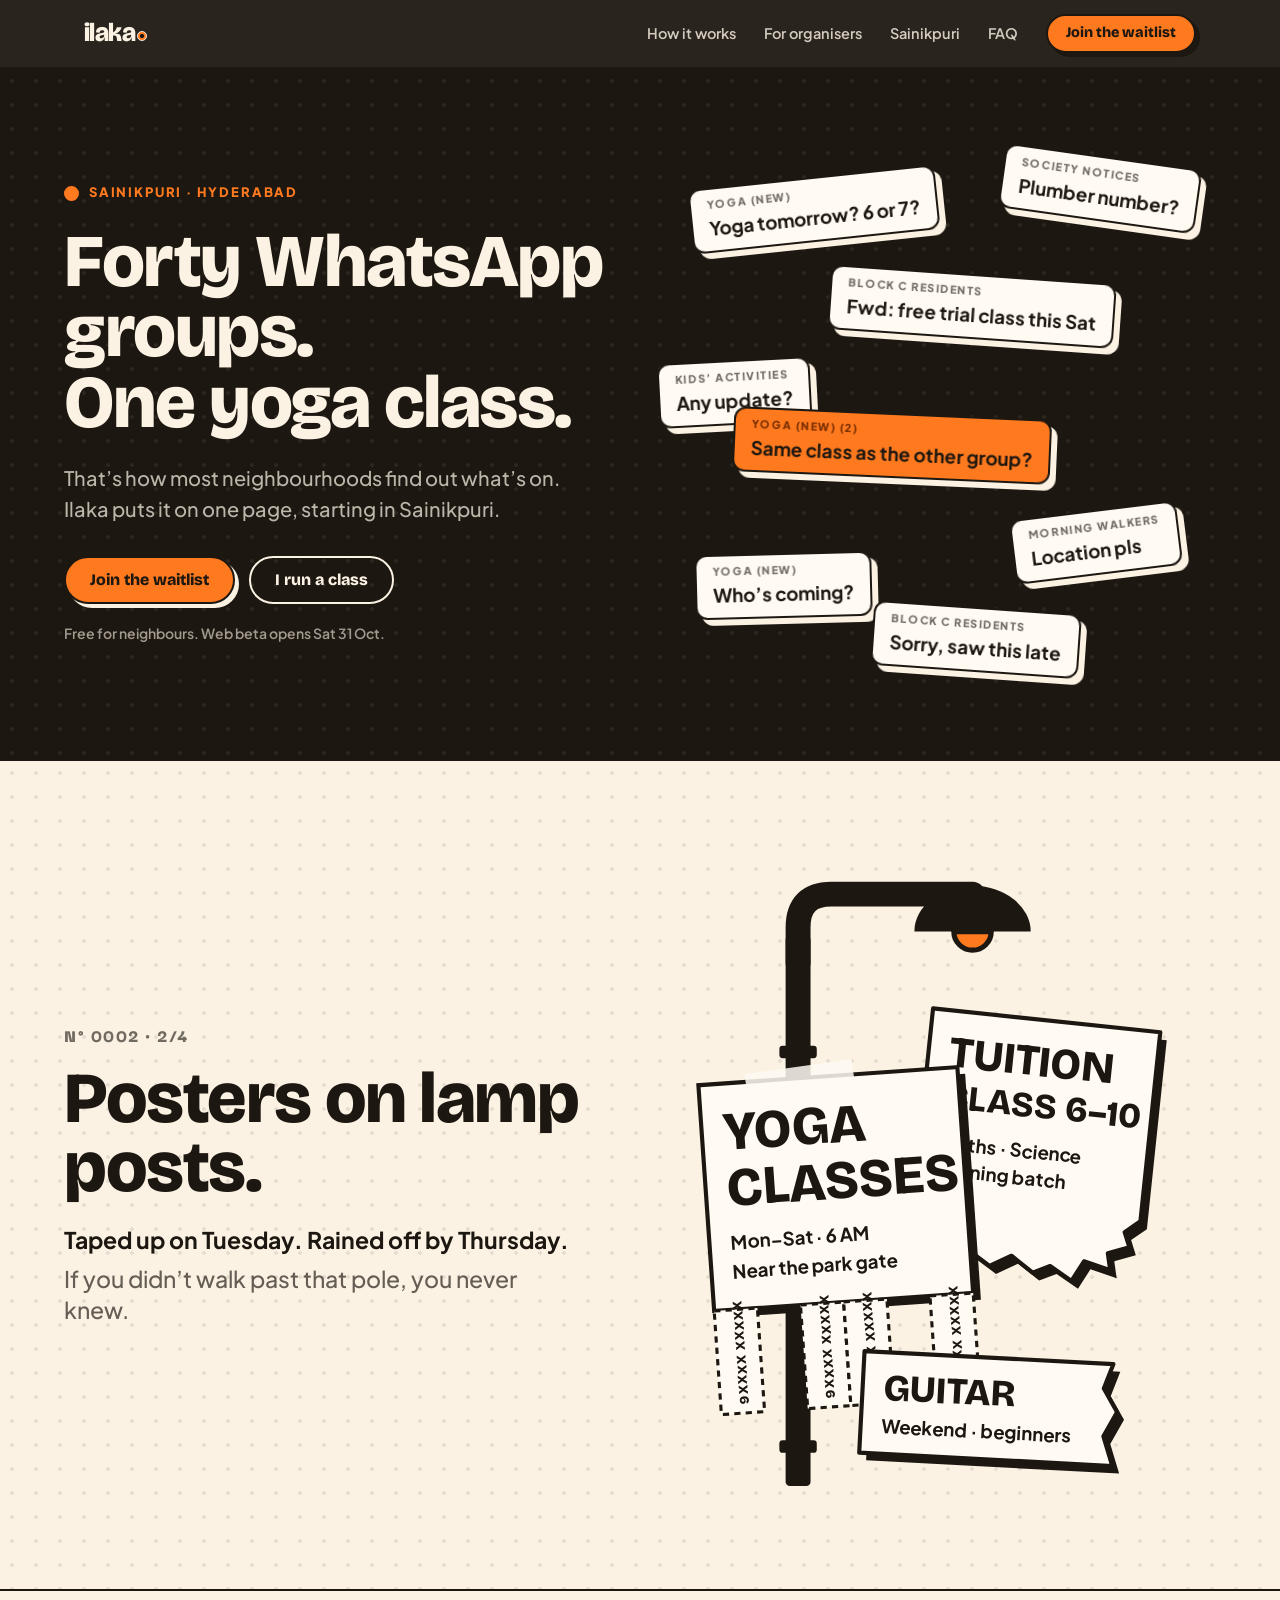
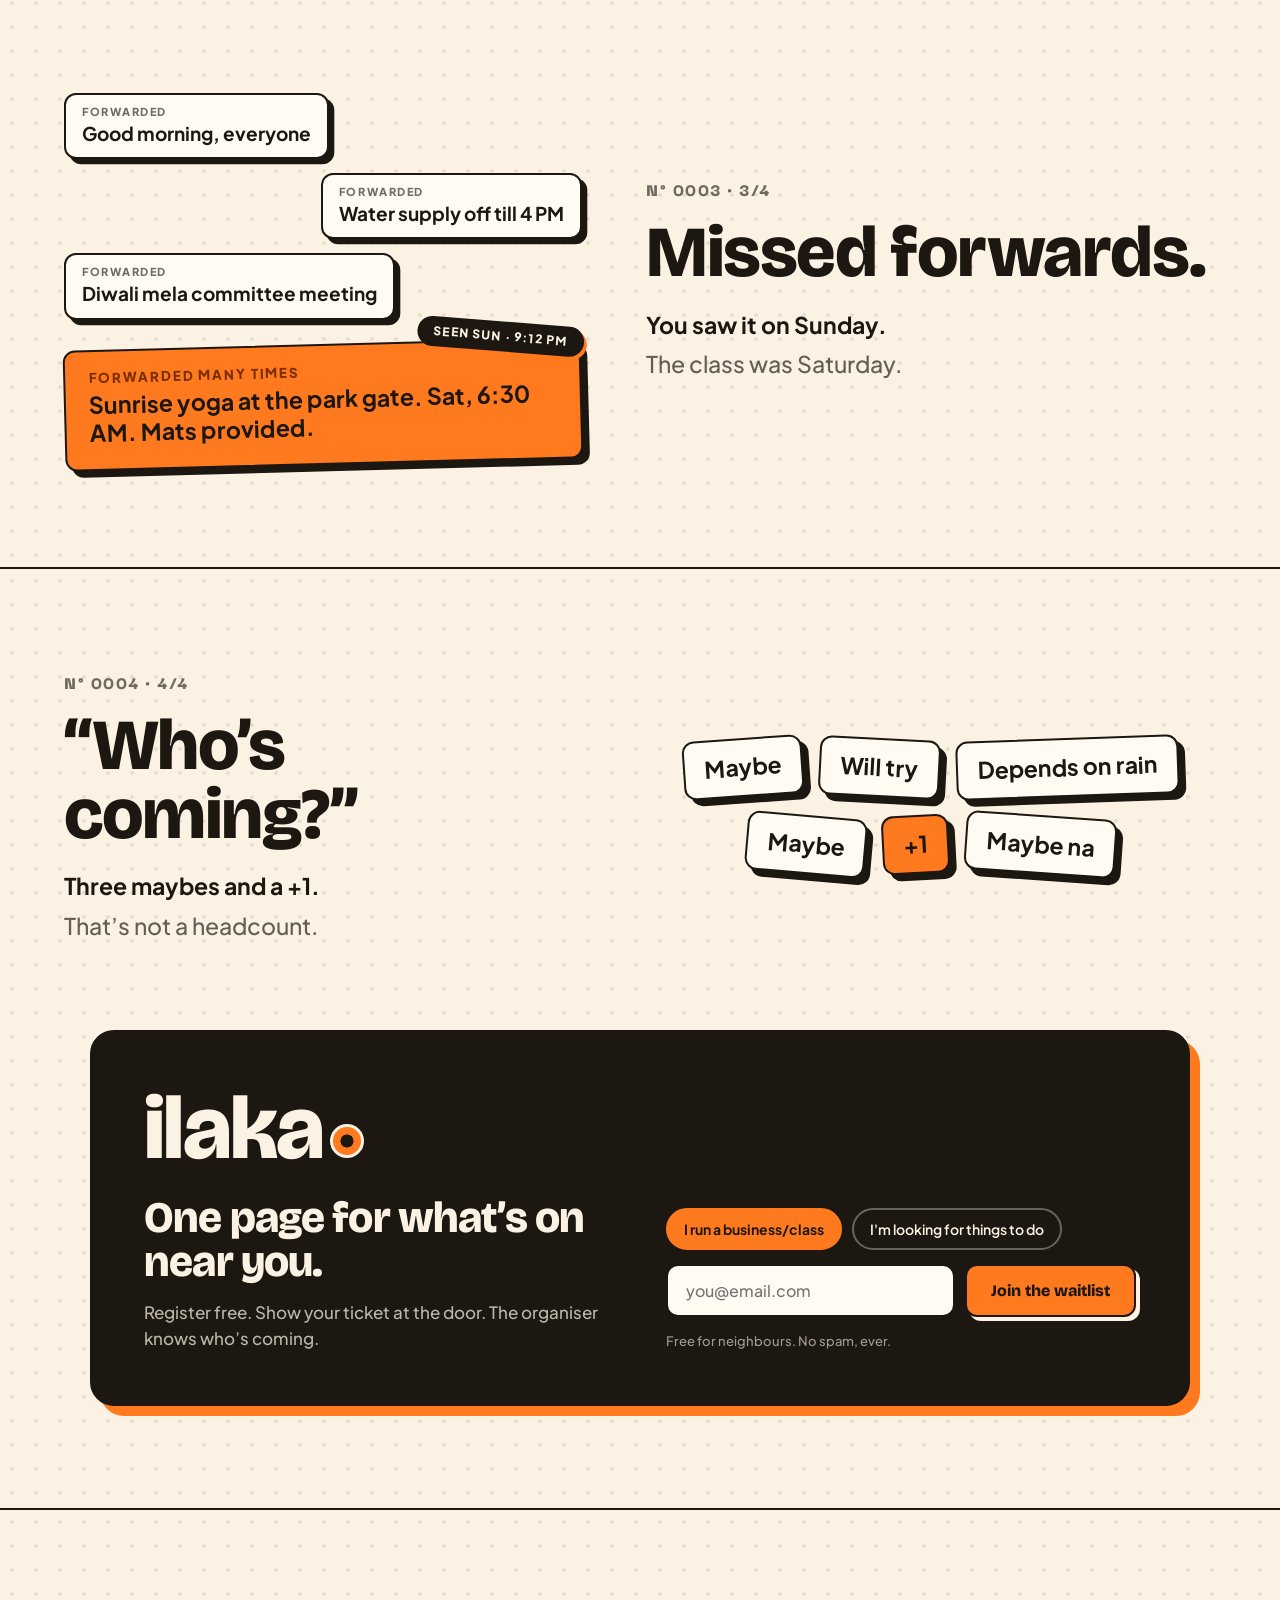
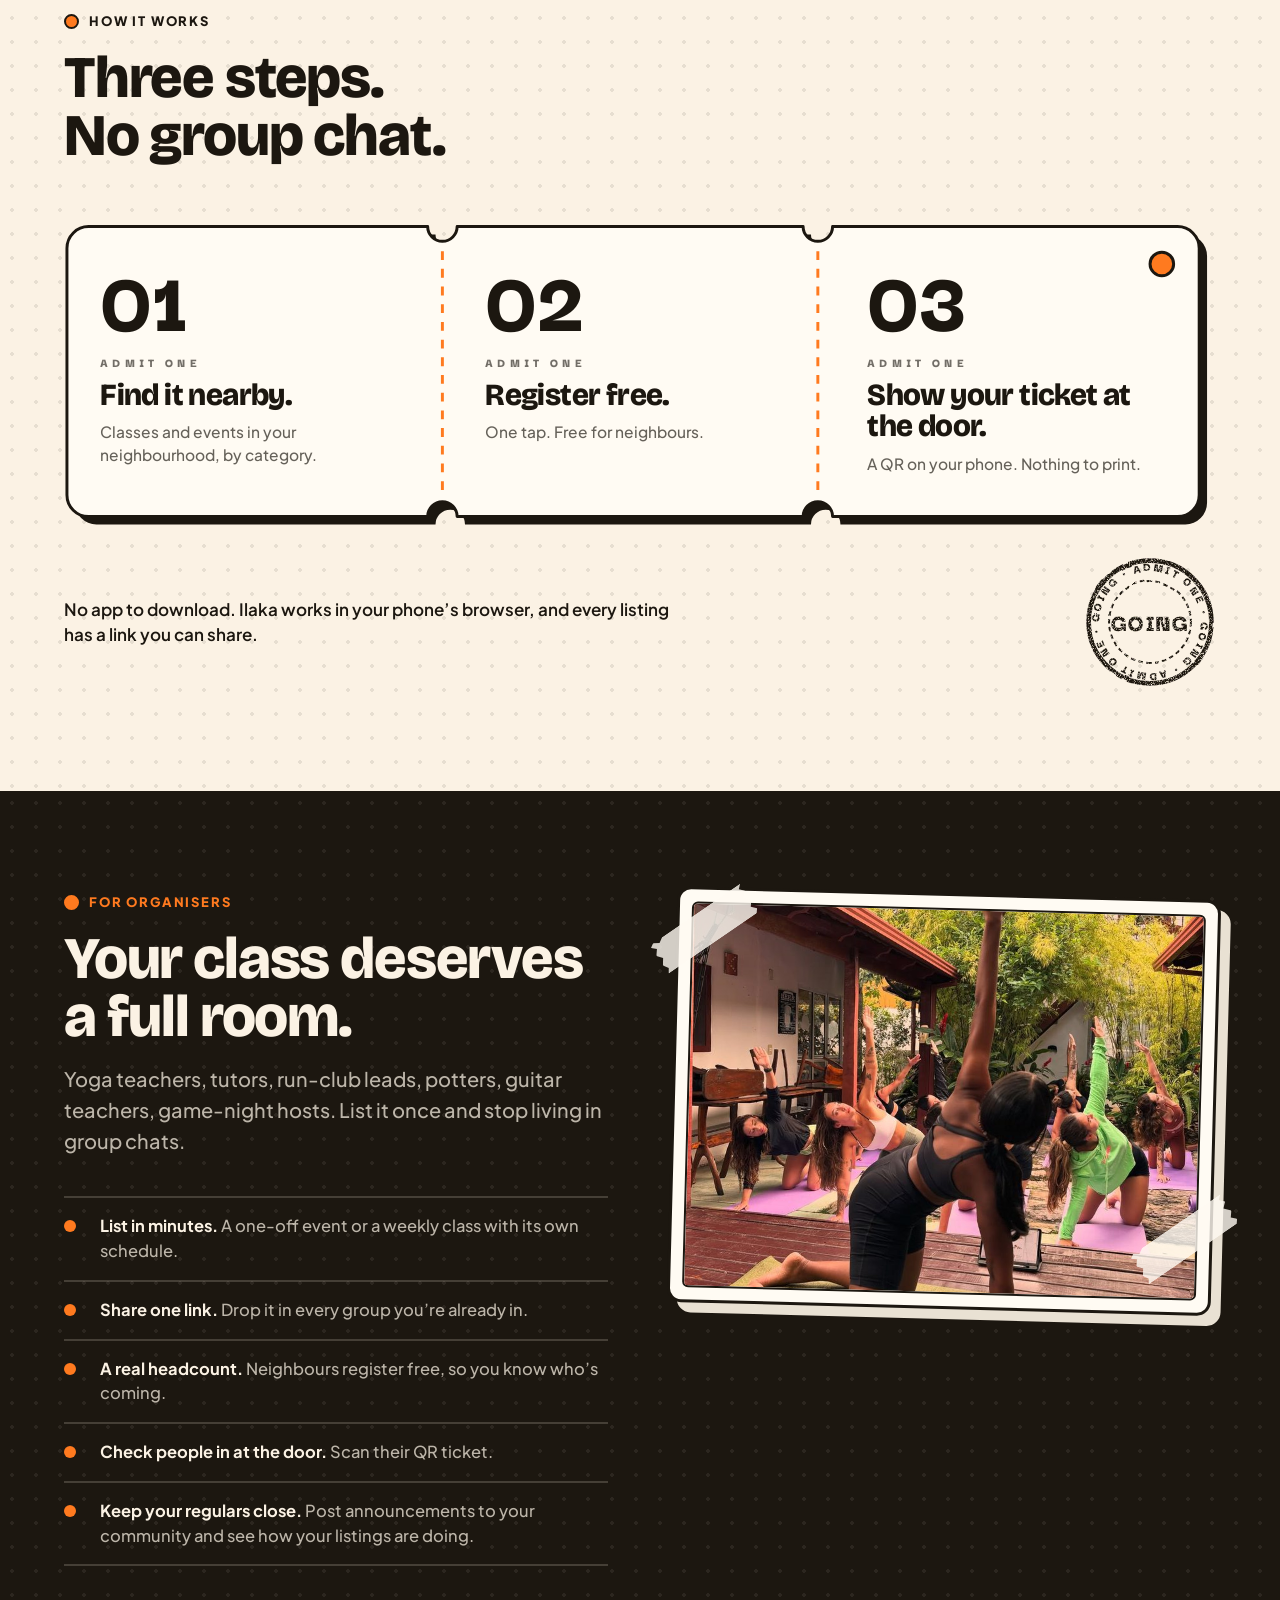
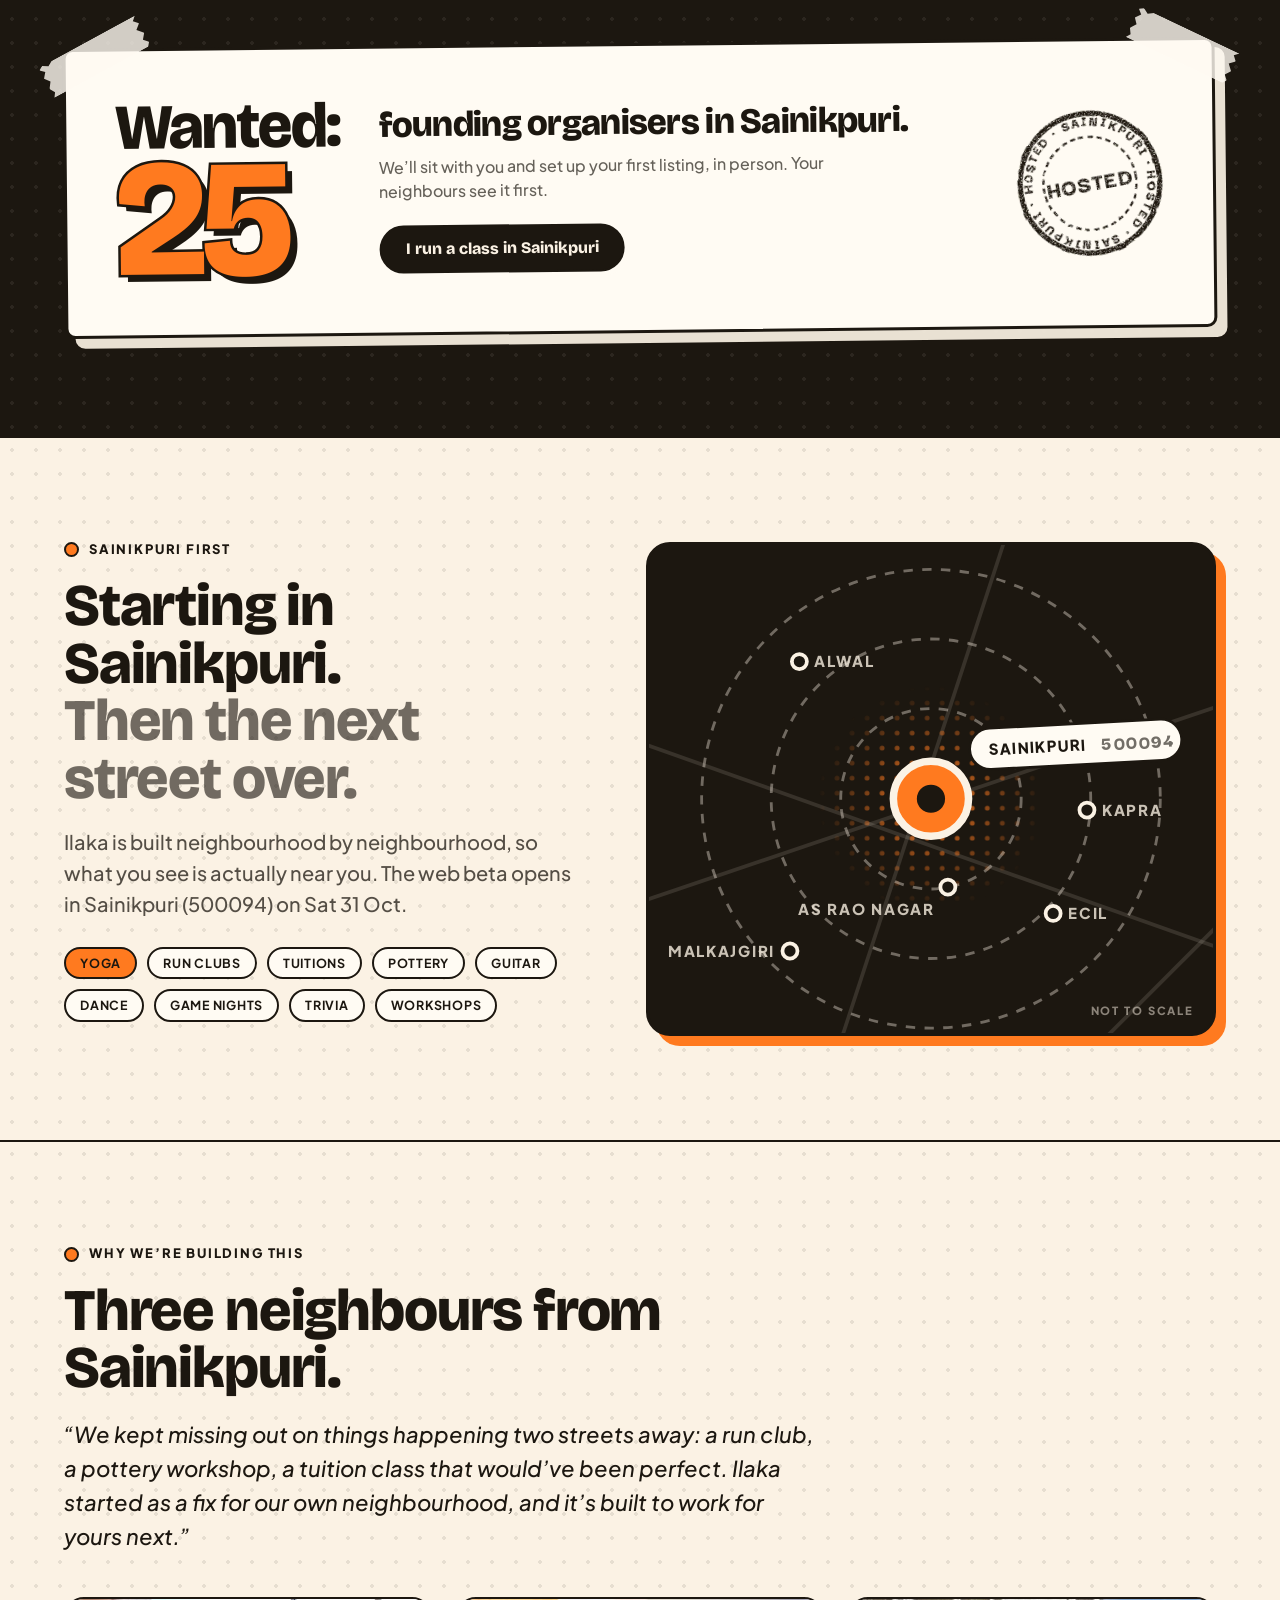
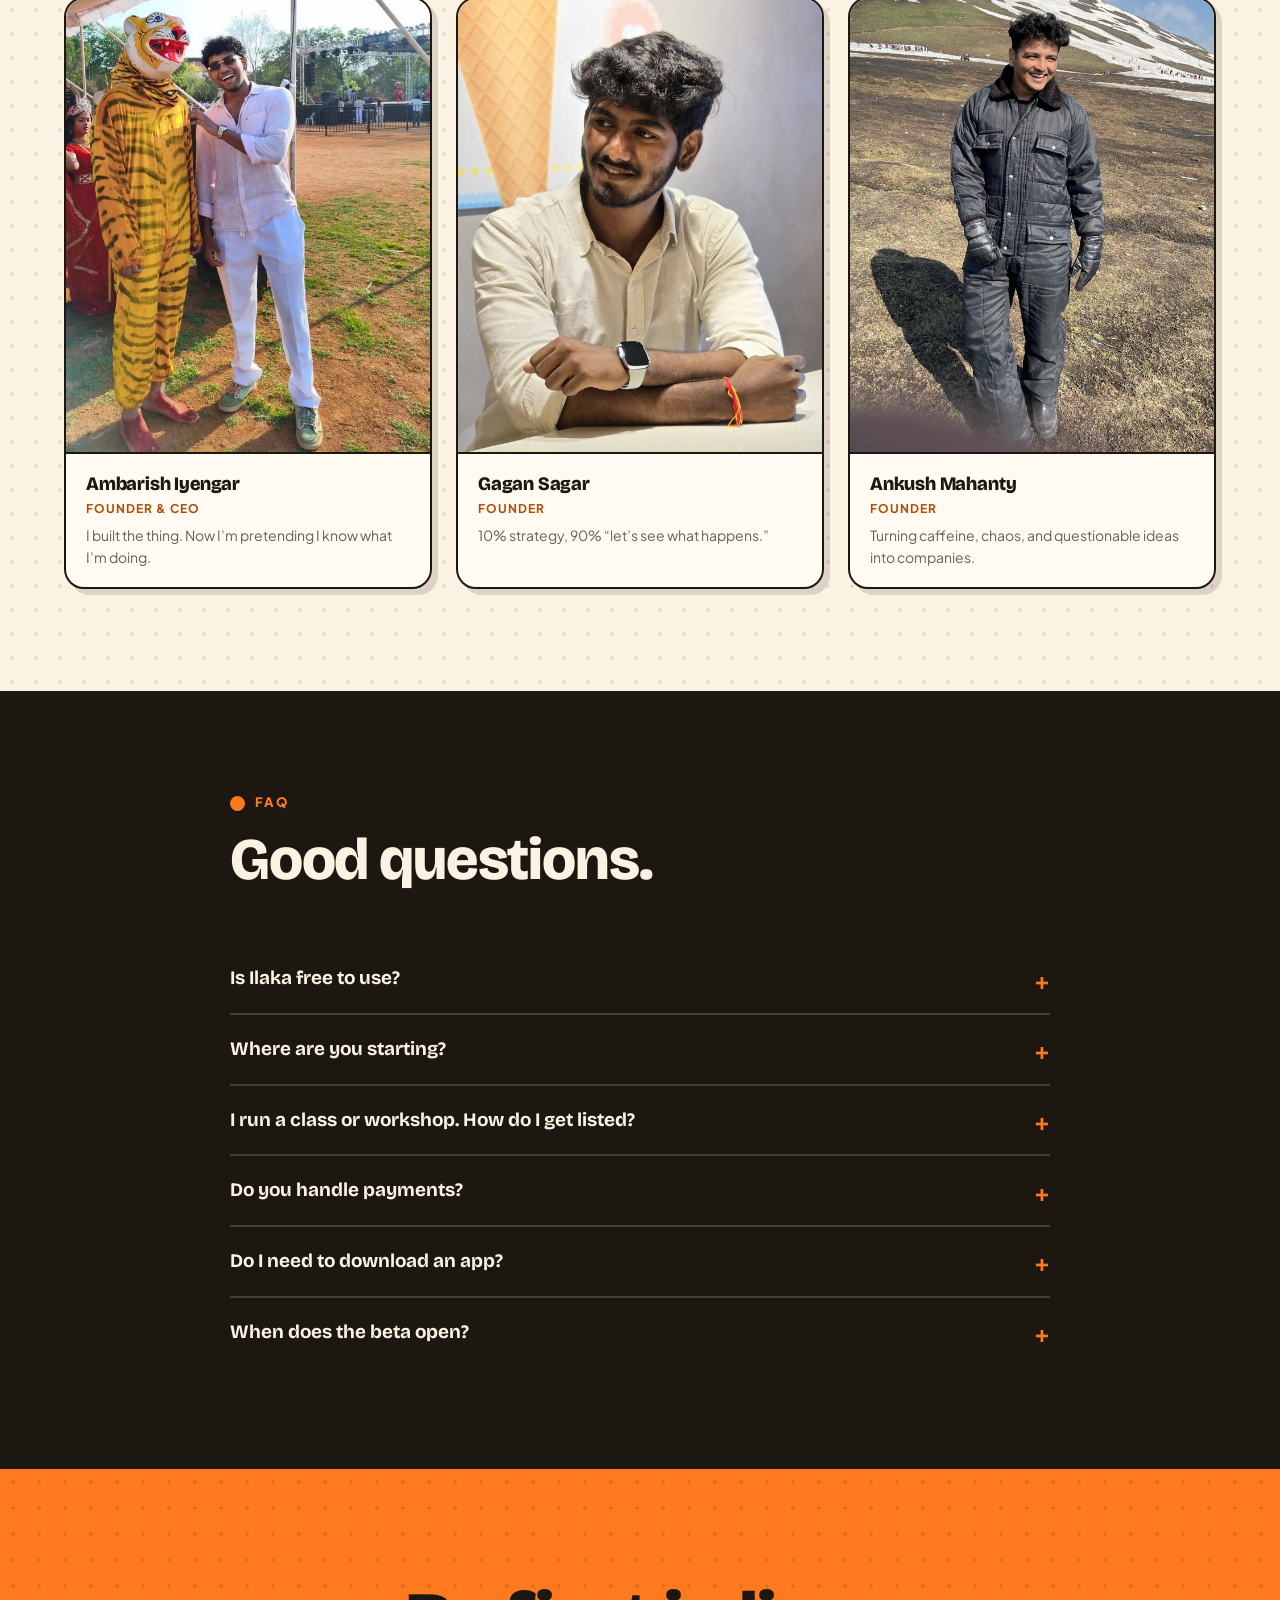
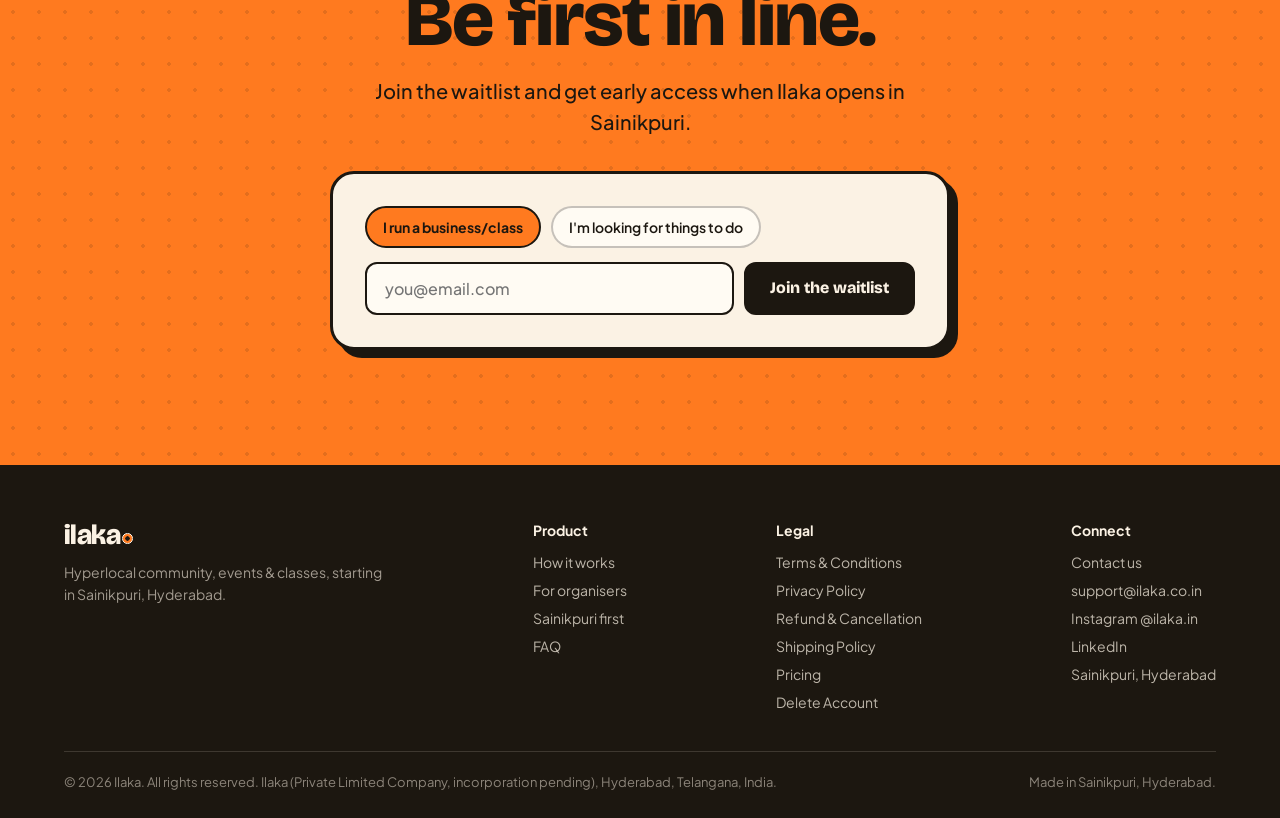
==== commit 7263d603: "feat(landing): open with the "problem" story, honest launch copy Rebuilds the landing page around th" ====
--- a/index.html
+++ b/index.html
@@ -4,10 +4,10 @@
   <meta charset="utf-8" />
   <meta name="viewport" content="width=device-width, initial-scale=1" />
   <title>Local Events, Classes &amp; Things to Do in Sainikpuri | Ilaka</title>
-  <meta name="description" content="Find yoga, run clubs, workshops, tuitions and community events minutes from home in Sainikpuri, Hyderabad. Register in a tap. Join the Ilaka beta waitlist." />
+  <meta name="description" content="Find yoga, run clubs, workshops, tuitions and community events minutes from home in Sainikpuri, Hyderabad. Register free. Show your ticket at the door. Join the Ilaka beta waitlist." />
   <meta name="robots" content="index, follow, max-image-preview:large, max-snippet:-1, max-video-preview:-1" />
   <link rel="canonical" href="https://www.ilaka.co.in/" />
-  <meta name="theme-color" content="#FBF2E4" />
+  <meta name="theme-color" content="#1C1710" />
   <link rel="icon" type="image/png" href="assets/ilaka-icon.png" />
   <link rel="apple-touch-icon" href="assets/ilaka-icon.png" />
 
@@ -16,83 +16,296 @@
   <meta property="og:locale" content="en_IN" />
   <meta property="og:url" content="https://www.ilaka.co.in/" />
   <meta property="og:title" content="Local Events, Classes &amp; Things to Do in Sainikpuri | Ilaka" />
-  <meta property="og:description" content="Find yoga, run clubs, workshops, tuitions and community events minutes from home in Sainikpuri, Hyderabad. Register in a tap. Join the Ilaka beta waitlist." />
+  <meta property="og:description" content="Find yoga, run clubs, workshops, tuitions and community events minutes from home in Sainikpuri, Hyderabad. Register free. Show your ticket at the door. Join the Ilaka beta waitlist." />
   <meta property="og:image" content="https://www.ilaka.co.in/assets/photos/community-2.jpg" />
   <meta property="og:image:width" content="800" />
   <meta property="og:image:height" content="450" />
   <meta property="og:image:alt" content="Riders and adventure motorcycles on a rocky plateau under a wide sky" />
   <meta name="twitter:card" content="summary_large_image" />
   <meta name="twitter:title" content="Local Events, Classes &amp; Things to Do in Sainikpuri | Ilaka" />
-  <meta name="twitter:description" content="Find yoga, run clubs, workshops, tuitions and community events minutes from home in Sainikpuri, Hyderabad. Register in a tap. Join the Ilaka beta waitlist." />
+  <meta name="twitter:description" content="Find yoga, run clubs, workshops, tuitions and community events minutes from home in Sainikpuri, Hyderabad. Register free. Show your ticket at the door. Join the Ilaka beta waitlist." />
   <meta name="twitter:image" content="https://www.ilaka.co.in/assets/photos/community-2.jpg" />
 
-  <link rel="preload" as="image" href="assets/creatives/ilaka-poster-3.webp" fetchpriority="high" />
-  <link rel="preconnect" href="https://fonts.googleapis.com" />
-  <link rel="preconnect" href="https://fonts.gstatic.com" crossorigin="anonymous" />
-  <link href="https://fonts.googleapis.com/css2?family=Bricolage+Grotesque:wght@400;600;700;800&family=Plus+Jakarta+Sans:ital,wght@0,400;0,500;0,600;0,700;1,500;1,600&display=swap" rel="stylesheet" />
+  <!-- Brand fonts are self-hosted (SIL OFL 1.1, licences in assets/fonts/), latin subset only. -->
+  <link rel="preload" href="assets/fonts/bricolage-grotesque-opsz.woff2" as="font" type="font/woff2" crossorigin="anonymous" />
+  <link rel="preload" href="assets/fonts/plus-jakarta-sans-500.woff2" as="font" type="font/woff2" crossorigin="anonymous" />
 
   <style>
   /* ============================================================
-     ILAKA — pre-launch landing. Neo-brutalist warm-cream system,
-     implemented from the "Ilaka Landing" Claude Design component.
-     Palette:  paper #FBF2E4 · ink #1C1710 · card #FFFBF3
-               accent #FF7A1F · error #E63B60
-     Type:     Bricolage Grotesque (display) · Plus Jakarta Sans (body)
+     ILAKA landing. The opening is the "problem" story from the
+     Instagram launch kit (post 3), rebuilt as live HTML.
+     Palette:  paper #FBF2E4 · stock #FFFBF3 · ink #1C1710
+               marigold #FF7A1F (the only accent) · error #E63B60
+     Type:     Bricolage Grotesque 800 (display) · Plus Jakarta Sans (body)
+               Darker Grotesque 900 (ticket lettering only)
      ============================================================ */
+  @font-face{font-family:'Bricolage Grotesque';src:url(assets/fonts/bricolage-grotesque-opsz.woff2) format('woff2');font-weight:200 800;font-style:normal;font-display:swap}
+  @font-face{font-family:'Plus Jakarta Sans';src:url(assets/fonts/plus-jakarta-sans-400.woff2) format('woff2');font-weight:400;font-style:normal;font-display:swap}
+  @font-face{font-family:'Plus Jakarta Sans';src:url(assets/fonts/plus-jakarta-sans-500.woff2) format('woff2');font-weight:500;font-style:normal;font-display:swap}
+  @font-face{font-family:'Plus Jakarta Sans';src:url(assets/fonts/plus-jakarta-sans-600.woff2) format('woff2');font-weight:600;font-style:normal;font-display:swap}
+  @font-face{font-family:'Plus Jakarta Sans';src:url(assets/fonts/plus-jakarta-sans-700.woff2) format('woff2');font-weight:700;font-style:normal;font-display:swap}
+  @font-face{font-family:'Plus Jakarta Sans';src:url(assets/fonts/plus-jakarta-sans-800.woff2) format('woff2');font-weight:800;font-style:normal;font-display:swap}
+  @font-face{font-family:'Plus Jakarta Sans';src:url(assets/fonts/plus-jakarta-sans-500-italic.woff2) format('woff2');font-weight:500;font-style:italic;font-display:swap}
+  @font-face{font-family:'Darker Grotesque';src:url(assets/fonts/darker-grotesque-900.woff2) format('woff2');font-weight:900;font-style:normal;font-display:swap}
+
   :root{
-    --paper:#FBF2E4; --ink:#1C1710; --card:#FFFBF3;
-    --accent:#FF7A1F; --err:#E63B60;
+    --paper:#FBF2E4; --card:#FFFBF3; --ink:#1C1710; --accent:#FF7A1F;
+    --accent-dark:#B24A00; --on-accent:#7A2E00; --err:#E63B60;
+    --ink-75:rgba(28,23,16,.75); --ink-68:rgba(28,23,16,.68); --ink-62:rgba(28,23,16,.62);
+    --paper-82:rgba(251,242,228,.82); --paper-72:rgba(251,242,228,.72); --paper-60:rgba(251,242,228,.6);
+    --display:'Bricolage Grotesque',system-ui,sans-serif;
+    --body:'Plus Jakarta Sans',system-ui,sans-serif;
+    --stock:'Darker Grotesque',system-ui,sans-serif;
+    --gut:clamp(20px,5vw,64px);
   }
   *{box-sizing:border-box}
-  html{scroll-behavior:smooth}
-  body{margin:0;background:var(--paper);color:var(--ink);
-       font-family:'Plus Jakarta Sans',sans-serif;-webkit-font-smoothing:antialiased}
+  html{scroll-behavior:smooth;overflow-x:clip}
+  body{margin:0;background:var(--paper);color:var(--ink);font-family:var(--body);-webkit-font-smoothing:antialiased;overflow-x:clip}
+  main,footer{overflow-x:clip}
   a{color:inherit;text-decoration:none}
-  a:hover{color:var(--ink)}
-  button{font-family:'Plus Jakarta Sans',sans-serif}
-  h1,h2,h3,h4{font-family:'Bricolage Grotesque',sans-serif;margin:0}
+  button{font-family:var(--body)}
+  h1,h2,h3,h4{font-family:var(--display);font-weight:800;font-variation-settings:'opsz' 72;letter-spacing:-0.02em;margin:0}
+  p{margin:0}
   img,svg{max-width:100%}
-  section{scroll-margin-top:84px}
-
-  /* hover "pop" for brutalist buttons */
-  .pop{transition:transform .15s ease, box-shadow .15s ease}
-  .sh-ink-sm{box-shadow:3px 3px 0 var(--ink)}
-  .sh-ink-sm:hover{transform:translate(-2px,-2px);box-shadow:5px 5px 0 var(--ink)}
-  .sh-ink{box-shadow:4px 4px 0 var(--ink)}
-  .sh-ink:hover{transform:translate(-2px,-2px);box-shadow:6px 6px 0 var(--ink)}
-  .sh-paper{box-shadow:4px 4px 0 var(--paper)}
-  .sh-paper:hover{transform:translate(-2px,-2px);box-shadow:6px 6px 0 var(--paper)}
-  .fade{transition:opacity .15s ease}
-  .fade:hover{opacity:.85}
-
-  /* role toggle */
-  .role-btn{padding:10px 16px;border-radius:100px;cursor:pointer;font-size:14px;
-    background:var(--card);color:var(--ink);border:2.5px solid rgba(28,23,16,0.25);
+  section{scroll-margin-top:76px}
+  [hidden]{display:none !important}
+  :focus-visible{outline:3px solid var(--accent);outline-offset:3px;border-radius:6px}
+  .wrap{max-width:1240px;margin:0 auto}
+  .skip{position:absolute;left:-9999px;top:8px;z-index:100;background:var(--accent);color:var(--ink);padding:10px 16px;border:2.5px solid var(--ink);border-radius:100px;font-weight:700}
+  .skip:focus{left:12px}
+
+  /* grounds + the one texture: an ink dot grid */
+  .g-paper{background-color:var(--paper);background-image:radial-gradient(rgba(28,23,16,.09) 1.6px,transparent 1.6px);background-size:24px 24px}
+  .g-ink{background:var(--ink);color:var(--paper)}
+  .g-ink.dots{background-image:radial-gradient(rgba(251,242,228,.07) 1.6px,transparent 1.6px);background-size:24px 24px}
+  .g-accent{background-color:var(--accent);background-image:radial-gradient(rgba(28,23,16,.12) 1.8px,transparent 1.8px);background-size:26px 26px}
+
+  /* type pieces */
+  .kicker{display:inline-flex;align-items:center;gap:10px;font:800 13px/1.2 var(--body);letter-spacing:.14em;text-transform:uppercase}
+  .kicker::before{content:"";width:11px;height:11px;border-radius:50%;background:var(--accent);border:2.5px solid currentColor;flex:none}
+  .g-ink .kicker{color:var(--accent)}
+  .g-ink .kicker::before{border-color:var(--accent)}
+  .serial{font:900 19px/1 var(--stock);letter-spacing:.08em;color:var(--ink-62)}
+  .g-ink .serial{color:var(--paper-60)}
+  .lead{font:500 clamp(17px,1.6vw,20px)/1.55 var(--body);color:var(--ink-75);max-width:540px}
+  .g-ink .lead{color:var(--paper-72)}
+  .muted{color:var(--ink-68)}
+  .g-ink .muted{color:var(--paper-60)}
+
+  /* wordmark: ilaka + the punched ring */
+  .wm{font-family:var(--display);font-weight:800;font-variation-settings:'opsz' 96;letter-spacing:-0.02em;line-height:1;white-space:nowrap}
+  .wm .ring{display:inline-block;width:.38em;height:.38em;margin-left:.08em;border-radius:50%;border:.04em solid currentColor;vertical-align:baseline;
+    background:radial-gradient(circle,var(--hole,var(--paper)) 0 .07em,var(--accent) calc(.07em + .5px))}
+  .g-ink .wm .ring,.on-ink .wm .ring{--hole:var(--ink)}
+
+  /* buttons: pills, ink border, hard shadow, the hover pop */
+  .btn{display:inline-flex;align-items:center;justify-content:center;gap:8px;padding:14px 24px;border:2.5px solid var(--ink);border-radius:100px;
+    font:800 16px/1 var(--display);font-variation-settings:'opsz' 24;letter-spacing:0;cursor:pointer;white-space:nowrap;
+    transition:transform .15s ease,box-shadow .15s ease}
+  .btn.accent{background:var(--accent);color:var(--ink);box-shadow:4px 4px 0 var(--ink)}
+  .btn.accent:hover{transform:translate(-2px,-2px);box-shadow:6px 6px 0 var(--ink)}
+  .g-ink .btn.accent,.on-ink .btn.accent{box-shadow:4px 4px 0 var(--paper)}
+  .g-ink .btn.accent:hover,.on-ink .btn.accent:hover{box-shadow:6px 6px 0 var(--paper)}
+  .btn.ghost{background:transparent;color:inherit;border-color:currentColor}
+  .btn.ghost:hover{background:rgba(251,242,228,.08)}
+  .btn.ink{background:var(--ink);color:var(--paper);box-shadow:4px 4px 0 var(--card)}
+  .btn.ink:hover{transform:translate(-2px,-2px);box-shadow:6px 6px 0 var(--card)}
+
+  /* ---------- nav ---------- */
+  .nav{position:sticky;top:0;z-index:50;background:rgba(28,23,16,.94);backdrop-filter:blur(8px);color:var(--paper);border-bottom:2.5px solid var(--ink)}
+  .nav .wrap{display:flex;align-items:center;justify-content:space-between;gap:16px;padding:14px var(--gut)}
+  .nav .wm{font-size:26px;--hole:var(--ink)}
+  .nav .links{display:flex;align-items:center;gap:28px}
+  .nav .links a:not(.btn){font-size:14.5px;font-weight:600;color:var(--paper-82)}
+  .nav .links a:not(.btn):hover{color:var(--accent)}
+  .nav .btn{padding:10px 18px;font-size:14.5px}
+  @media (max-width:820px){ .nav .links a:not(.btn){display:none} }
+
+  /* ---------- slips: a message on paper, not a chat UI ---------- */
+  .slip{background:var(--card);color:var(--ink);border:2.5px solid var(--ink);border-radius:12px;padding:.55em .85em .65em;box-shadow:.32em .32em 0 var(--paper);
+    font:700 1em/1.2 var(--body);white-space:nowrap;list-style:none}
+  .slip small{display:block;font:800 .58em/1 var(--body);letter-spacing:.14em;text-transform:uppercase;color:var(--ink-62);margin-bottom:.5em}
+  .slip.accent{background:var(--accent)}
+  .slip.accent small{color:var(--on-accent)}
+  .g-paper .slip{box-shadow:.28em .28em 0 var(--ink)}
+
+  /* ---------- 1/4 hero: forty WhatsApp groups ---------- */
+  .hero{position:relative;overflow:hidden;padding:clamp(40px,6vw,88px) var(--gut) clamp(48px,6vw,96px)}
+  .hero .wrap{display:grid;grid-template-columns:minmax(0,1.05fr) minmax(0,1fr);gap:clamp(24px,4vw,64px);align-items:center}
+  .hero h1{font-size:clamp(44px,5.8vw,84px);line-height:.95;margin:22px 0 24px;color:var(--paper)}
+  .hero .ctas{display:flex;flex-wrap:wrap;gap:14px;margin-top:32px}
+  .hero .note{margin-top:20px;font:600 14px/1.4 var(--body);color:var(--paper-60)}
+  .pile{position:relative;container-type:inline-size;width:100%;max-width:620px;aspect-ratio:1/1;margin:0 0 0 auto;padding:0}
+  .pile .slip{position:absolute;left:var(--x);top:var(--y);transform:rotate(var(--r));font-size:max(13px,3.5cqw);
+    animation:drop .55s cubic-bezier(.2,.9,.25,1.15) both;animation-delay:calc(var(--i) * 85ms + 150ms)}
+  @keyframes drop{from{opacity:0;transform:translateY(-36px) rotate(calc(var(--r) - 8deg))}to{opacity:1;transform:rotate(var(--r))}}
+
+  /* ---------- 2/4 – 4/4: the rest of the story ---------- */
+  .story .panel{padding:clamp(56px,8vw,112px) var(--gut);border-top:2.5px solid var(--ink)}
+  .story .panel .wrap{display:grid;grid-template-columns:minmax(0,1fr) minmax(0,1.1fr);gap:clamp(28px,5vw,80px);align-items:center}
+  .story .panel.flip .copy{order:2}
+  .story h2{font-size:clamp(40px,5.6vw,80px);line-height:.96;margin:18px 0 22px}
+  .story .say{font:700 clamp(19px,1.8vw,24px)/1.35 var(--body)}
+  .story .say span{display:block;font-weight:500;color:var(--ink-68);margin-top:8px}
+  .art svg{display:block;width:100%;height:auto}
+  .lamp{width:100%;max-width:540px;margin:0 auto}
+
+  .feed{display:flex;flex-direction:column;gap:14px;max-width:560px;margin:0 auto;padding:0;font-size:clamp(15px,1.5vw,19px)}
+  .feed .slip{align-self:flex-start;white-space:normal}
+  .feed .slip:nth-child(even){align-self:flex-end}
+  .feed .slip.key{position:relative;font-size:1.22em;align-self:stretch;transform:rotate(-1.5deg);margin-top:10px;padding:.8em 1em 1em}
+  .seen{position:absolute;right:-6px;top:-20px;transform:rotate(6deg);background:var(--ink);color:var(--paper);border:2.5px solid var(--ink);border-radius:100px;
+    padding:7px 14px;font:800 12px/1 var(--body);letter-spacing:.1em;text-transform:uppercase;box-shadow:3px 3px 0 var(--accent);white-space:nowrap}
+
+  .replies{display:flex;flex-wrap:wrap;gap:18px 16px;justify-content:center;padding:10px 0;margin:0;font-size:clamp(17px,1.8vw,24px)}
+  .replies .slip{transform:rotate(var(--r))}
+
+  /* the answer card: ink, with the waitlist form inside */
+  .answer{position:relative;background:var(--ink);color:var(--paper);border:3px solid var(--ink);border-radius:24px;box-shadow:10px 10px 0 var(--accent);
+    padding:clamp(28px,4vw,56px);max-width:1100px;margin:clamp(56px,7vw,96px) auto 0;display:grid;grid-template-columns:minmax(0,1fr) minmax(0,1fr);gap:clamp(24px,4vw,56px);align-items:end;scroll-margin-top:96px}
+  .answer .wm{font-size:clamp(56px,7vw,96px)}
+  .answer h2{font-size:clamp(30px,3.4vw,46px);line-height:1.02;margin:22px 0 14px;color:var(--paper)}
+  .answer p{font:500 17px/1.55 var(--body);color:var(--paper-72)}
+
+  /* ---------- waitlist form (two blocks share state) ---------- */
+  .wl .roles{display:flex;gap:10px;margin-bottom:14px;flex-wrap:wrap}
+  .role-btn{padding:10px 16px;border-radius:100px;cursor:pointer;font-size:14px;background:var(--card);color:var(--ink);border:2.5px solid rgba(28,23,16,.25);
     font-weight:600;transition:background .12s ease,border-color .12s ease}
   .role-btn.is-active{background:var(--accent);border-color:var(--ink);font-weight:700}
-
-  /* waitlist form pieces */
-  .wl-error{color:var(--err);font-size:13px;margin:10px 0 0;font-weight:600}
-  .wl-success{padding:16px 20px;background:var(--ink);color:var(--paper);border-radius:14px;
-    font-weight:600;border:2.5px solid var(--ink)}
-  [hidden]{display:none !important}
-
-  /* faq accordion */
-  .faq-item{border-bottom:2px solid rgba(251,242,228,0.18);padding:22px 0}
+  .on-ink .role-btn{background:transparent;color:var(--paper);border-color:rgba(251,242,228,.35)}
+  .on-ink .role-btn.is-active{background:var(--accent);color:var(--ink);border-color:var(--accent)}
+  .wl-form{display:flex;gap:10px;flex-wrap:wrap}
+  .wl-email{flex:1 1 220px;min-width:0;padding:14px 18px;border:2.5px solid var(--ink);border-radius:12px;font:500 16px var(--body);background:var(--card);color:var(--ink)}
+  .wl-form .btn{border-radius:12px;padding:14px 24px;box-shadow:none}
+  .wl-form .btn:hover{transform:none;box-shadow:none}
+  .wl-error{color:var(--err);font-size:13.5px;margin:10px 0 0;font-weight:600}
+  .on-ink .wl-error{color:#FF8FA6}
+  .wl-success{padding:16px 20px;background:var(--ink);color:var(--paper);border-radius:14px;font-weight:600;border:2.5px solid var(--ink)}
+  .on-ink .wl-success{background:var(--accent);color:var(--ink)}
+  .wl .hint{font-size:13px;margin-top:14px;color:var(--ink-62)}
+  .on-ink .wl .hint{color:var(--paper-60)}
+
+  /* ---------- section heads ---------- */
+  .band{padding:clamp(64px,8vw,112px) var(--gut)}
+  .head{max-width:760px;margin-bottom:clamp(36px,5vw,56px)}
+  .head h2{font-size:clamp(36px,4.6vw,64px);line-height:.98;margin-top:16px}
+  .head .lead{margin-top:18px}
+
+  /* ---------- how it works: one ticket, three stubs ---------- */
+  .how{border-top:2.5px solid var(--ink)}
+  .tkt{position:relative;display:grid;grid-template-columns:repeat(3,minmax(0,1fr));background:var(--card);border:3px solid var(--ink);border-radius:22px;box-shadow:8px 8px 0 var(--ink)}
+  .tkt .seg{position:relative;z-index:1;padding:clamp(26px,3vw,40px) clamp(22px,2.6vw,36px)}
+  .tkt .seg + .seg{border-left:3px dashed var(--accent)}
+  .tkt.is-drawn{background:none;border-color:transparent;box-shadow:none}
+  .tkt.is-drawn .seg + .seg{border-left-color:transparent;border-top-color:transparent}
+  .tkt > svg.t-shape{position:absolute;left:0;top:0;overflow:visible;z-index:0;pointer-events:none}
+  .seg .no{font:900 clamp(64px,7vw,96px)/.8 var(--stock);letter-spacing:-0.01em}
+  .seg .eb{font:900 13px/1 var(--stock);letter-spacing:.32em;color:var(--ink-62);margin:22px 0 10px}
+  .seg h3{font-size:clamp(24px,2.4vw,32px);line-height:1.02}
+  .seg p{font:500 15.5px/1.5 var(--body);color:var(--ink-68);margin-top:10px;max-width:300px}
+  .how .after{display:flex;flex-wrap:wrap;align-items:center;justify-content:space-between;gap:24px;margin-top:40px}
+  .how .after p{font:600 17px/1.5 var(--body);max-width:620px}
+  .seal{display:block;width:132px;height:132px}
+  @media (max-width:820px){
+    .tkt{grid-template-columns:1fr}
+    .tkt .seg + .seg{border-left:none;border-top:3px dashed var(--accent)}
+    .tkt .seg{display:grid;grid-template-columns:auto 1fr;column-gap:22px;align-items:start}
+    .tkt .seg .no{grid-row:span 3;font-size:64px;padding-top:4px}
+    .seg .eb{margin-top:2px}
+  }
+
+  /* ---------- for organisers ---------- */
+  .org .wrap.cols{display:grid;grid-template-columns:minmax(0,1fr) minmax(0,1fr);gap:clamp(32px,5vw,72px);align-items:start}
+  .org h2{color:var(--paper)}
+  .print{position:relative;background:var(--card);padding:12px;border:3px solid var(--ink);border-radius:14px;box-shadow:10px 10px 0 rgba(251,242,228,.92);transform:rotate(1.5deg)}
+  .print img{display:block;width:100%;height:auto;aspect-ratio:4/3;object-fit:cover;object-position:70% 60%;border:2.5px solid var(--ink);border-radius:6px}
+  .print figcaption{font:800 11px/1 var(--body);letter-spacing:.14em;text-transform:uppercase;color:var(--ink-62);padding:10px 2px 0}
+  .tape{position:absolute;width:110px;height:34px;background:rgba(255,251,243,.8);z-index:2;
+    clip-path:polygon(0 8%,4% 0,9% 10%,14% 0,100% 0,96% 12%,100% 26%,95% 40%,100% 58%,96% 74%,100% 88%,97% 100%,0 100%,3% 86%,0 70%,4% 52%,0 36%,4% 20%)}
+  .feats{list-style:none;padding:0;margin:clamp(28px,4vw,40px) 0 0;display:grid;gap:0;border-top:2px solid rgba(251,242,228,.18)}
+  .feats li{display:grid;grid-template-columns:22px 1fr;gap:14px;padding:16px 0;border-bottom:2px solid rgba(251,242,228,.18);font:500 16.5px/1.5 var(--body);color:var(--paper-72)}
+  .feats li::before{content:"";width:12px;height:12px;margin-top:6px;border-radius:50%;background:var(--accent)}
+  .feats b{color:var(--paper);font-weight:700}
+  .wanted{position:relative;margin-top:clamp(48px,6vw,80px);background:var(--card);color:var(--ink);border:3px solid var(--ink);border-radius:10px;box-shadow:10px 10px 0 rgba(251,242,228,.92);
+    padding:clamp(26px,4vw,48px);transform:rotate(-.6deg);display:grid;grid-template-columns:auto minmax(0,1fr) auto;gap:clamp(18px,3vw,40px);align-items:center}
+  .wanted .w{font:800 clamp(40px,5vw,72px)/.86 var(--display);font-variation-settings:'opsz' 96;letter-spacing:-0.025em}
+  .wanted .n{font:800 clamp(110px,13vw,190px)/.8 var(--display);font-variation-settings:'opsz' 96;letter-spacing:-0.04em;color:var(--accent);
+    -webkit-text-stroke:5px var(--ink);paint-order:stroke fill;text-shadow:7px 7px 0 var(--ink)}
+  .wanted h3{font-size:clamp(26px,2.8vw,40px);line-height:1.02}
+  .wanted p{font:500 16px/1.5 var(--body);color:var(--ink-68);margin:12px 0 22px;max-width:520px}
+  .wanted .seal{width:150px;height:150px;transform:rotate(-10deg)}
+  .wanted .tape.l{left:-26px;top:-12px;transform:rotate(-28deg)}
+  .wanted .tape.r{right:-26px;top:-12px;transform:rotate(26deg)}
+
+  /* ---------- Sainikpuri first ---------- */
+  .where{border-top:2.5px solid var(--ink)}
+  .where .wrap.cols{display:grid;grid-template-columns:minmax(0,1fr) minmax(0,1.1fr);gap:clamp(28px,5vw,72px);align-items:center}
+  .where h2 span{color:var(--ink-62)}
+  .chips{display:flex;flex-wrap:wrap;gap:10px;margin-top:28px;padding:0;list-style:none}
+  .chips li{padding:8px 14px;border:2.5px solid var(--ink);border-radius:100px;background:var(--card);font:700 12.5px/1 var(--body);letter-spacing:.06em;text-transform:uppercase}
+  .chips li:first-child{background:var(--accent)}
+  .mapcard{background:var(--ink);border:3px solid var(--ink);border-radius:24px;box-shadow:10px 10px 0 var(--accent);overflow:hidden}
+  .mapcard svg{display:block;width:100%;height:auto}
+
+  /* ---------- founders ---------- */
+  .founders{border-top:2.5px solid var(--ink)}
+  .quote{font:italic 500 clamp(18px,1.8vw,22px)/1.55 var(--body);max-width:760px;margin-top:20px}
+  .people{display:grid;grid-template-columns:repeat(3,minmax(0,1fr));gap:24px;margin-top:44px}
+  .person{margin:0;background:var(--card);border:2.5px solid var(--ink);border-radius:20px;overflow:hidden;box-shadow:6px 6px 0 rgba(28,23,16,.14)}
+  .person img{display:block;width:100%;height:auto;aspect-ratio:4/5;object-fit:cover;border-bottom:2.5px solid var(--ink)}
+  .person figcaption{padding:18px 20px}
+  .person h3{font-size:19px;letter-spacing:-0.01em}
+  .person .role{font:700 12px/1 var(--body);letter-spacing:.08em;text-transform:uppercase;color:var(--accent-dark);margin:8px 0 10px}
+  .person p{font-size:14px;line-height:1.55;color:var(--ink-68)}
+
+  /* ---------- FAQ ---------- */
+  .faq .wrap{max-width:820px}
+  .faq h2{color:var(--paper)}
+  .faq-item{border-bottom:2px solid rgba(251,242,228,.18);padding:22px 0}
   .faq-item:last-child{border-bottom:none}
-  .faq-q{width:100%;background:none;border:none;color:var(--paper);display:flex;
-    justify-content:space-between;align-items:center;gap:16px;font-family:'Bricolage Grotesque',sans-serif;
-    font-weight:700;font-size:18px;cursor:pointer;padding:0;text-align:left}
-  .faq-icon{font-size:22px;flex:0 0 auto}
-  .faq-a{margin:14px 0 0;font-size:15px;line-height:1.6;color:rgba(251,242,228,0.72);max-width:640px;display:none}
+  .faq-q{width:100%;background:none;border:none;color:var(--paper);display:flex;justify-content:space-between;align-items:center;gap:16px;font:700 19px/1.3 var(--display);
+    font-variation-settings:'opsz' 24;cursor:pointer;padding:0;text-align:left}
+  .faq-icon{font:700 24px/1 var(--body);flex:0 0 auto;color:var(--accent)}
+  .faq-a{margin:14px 0 0;font-size:15.5px;line-height:1.6;color:var(--paper-72);max-width:660px;display:none}
+  .faq-a a{text-decoration:underline}
   .faq-item.open .faq-a{display:block}
 
-  @keyframes marquee{from{transform:translateX(0)}to{transform:translateX(-50%)}}
+  /* ---------- final CTA ---------- */
+  .final{text-align:center;padding:clamp(72px,9vw,120px) var(--gut)}
+  .final h2{font-size:clamp(44px,6vw,84px);line-height:.95}
+  .final .lead{margin:18px auto 34px;color:var(--ink);max-width:620px}
+  .final .wl{max-width:620px;margin:0 auto;text-align:left;background:var(--paper);border:3px solid var(--ink);border-radius:24px;padding:clamp(22px,3vw,32px);box-shadow:8px 8px 0 var(--ink)}
+
+  /* ---------- footer ---------- */
+  footer{background:var(--ink);color:var(--paper-72);padding:56px var(--gut) 28px}
+  footer .top{display:flex;justify-content:space-between;gap:40px;flex-wrap:wrap;padding-bottom:40px;border-bottom:1px solid rgba(251,242,228,.15)}
+  footer .about{flex:1 1 240px;max-width:320px}
+  footer .about .wm{font-size:28px;color:var(--paper);margin-bottom:12px;--hole:var(--ink)}
+  footer .about p{font-size:14px;line-height:1.6;color:var(--paper-60)}
+  footer .col{display:flex;flex-direction:column;gap:10px;font-size:14px}
+  footer .col b{color:var(--paper);margin-bottom:4px}
+  footer .col a:hover{color:var(--accent)}
+  footer .base{padding-top:22px;display:flex;justify-content:space-between;flex-wrap:wrap;gap:12px;font-size:13px;color:rgba(251,242,228,.5)}
+
+  /* ---------- small screens ---------- */
+  @media (max-width:900px){
+    .hero .wrap,.story .panel .wrap,.answer,.org .wrap.cols,.where .wrap.cols{grid-template-columns:minmax(0,1fr)}
+    .story .panel.flip .copy{order:0}
+    .pile{margin:8px auto 0;aspect-ratio:1/1.02}
+    .people{grid-template-columns:repeat(3,minmax(200px,1fr));overflow-x:auto;scroll-snap-type:x mandatory;padding:4px 4px 16px;margin-right:calc(-1 * var(--gut))}
+    .person{scroll-snap-align:start}
+  }
+  @media (max-width:640px){
+    .wanted{grid-template-columns:minmax(0,1fr);transform:none}
+    .wanted .seal{position:absolute;right:14px;top:14px;width:104px;height:104px}
+    .people{grid-template-columns:repeat(3,78%)}
+    .hero .ctas .btn{flex:1 1 auto}
+  }
 
   @media (prefers-reduced-motion: reduce){
     html{scroll-behavior:auto}
-    .marquee-track{animation:none !important;transform:none !important}
-    .pop{transition:none}
+    .pile .slip{animation:none}
+    .btn{transition:none}
   }
   </style>
   <script type="application/ld+json">
@@ -113,7 +326,7 @@
         "image": "https://www.ilaka.co.in/assets/photos/community-2.jpg",
         "email": "support@ilaka.co.in",
         "sameAs": [
-          "https://www.instagram.com/ilakaofficial/",
+          "https://instagram.com/ilaka.in",
           "https://www.linkedin.com/company/ilaka/"
         ],
         "description": "Hyperlocal platform for discovering and registering for community events, classes and workshops in your neighbourhood.",
@@ -158,7 +371,7 @@
         "@id": "https://www.ilaka.co.in/#website",
         "url": "https://www.ilaka.co.in/",
         "name": "Ilaka",
-        "description": "Find yoga, run clubs, workshops, tuitions and community events minutes from home in Sainikpuri, Hyderabad. Register in a tap. Join the Ilaka beta waitlist.",
+        "description": "Find yoga, run clubs, workshops, tuitions and community events minutes from home in Sainikpuri, Hyderabad. Register free. Show your ticket at the door. Join the Ilaka beta waitlist.",
         "inLanguage": "en-IN",
         "publisher": {
           "@id": "https://www.ilaka.co.in/#organization"
@@ -176,23 +389,23 @@
             "name": "Is Ilaka free to use?",
             "acceptedAnswer": {
               "@type": "Answer",
-              "text": "Free for anyone discovering and registering for events — always. Organisers pay a small commission when they get paid, and nothing at all until they pass 10 active members. Above that, a monthly plan scales with the size of their roster, starting at ₹199."
+              "text": "Free for neighbours, always. Organisers pay a small commission only when they get paid."
             }
           },
           {
             "@type": "Question",
-            "name": "Which city are you launching in first?",
+            "name": "Where are you starting?",
             "acceptedAnswer": {
               "@type": "Answer",
-              "text": "We're starting hyperlocal in Sainikpuri, Hyderabad, then expanding neighbourhood by neighbourhood."
+              "text": "Sainikpuri, Hyderabad (500094). Then the next neighbourhood over, one at a time."
             }
           },
           {
             "@type": "Question",
-            "name": "I run a class or workshop — how do I get listed?",
+            "name": "I run a class or workshop. How do I get listed?",
             "acceptedAnswer": {
               "@type": "Answer",
-              "text": "Join the waitlist as an organiser and we'll bring you into early access to set up your first listing."
+              "text": "Join the waitlist as an organiser. We're onboarding 25 founding organisers in Sainikpuri in person, and we'll set up your first listing with you."
             }
           },
           {
@@ -200,15 +413,23 @@
             "name": "Do you handle payments?",
             "acceptedAnswer": {
               "@type": "Answer",
-              "text": "Yes — registration and payment happen right in the app, with tickets issued instantly."
+              "text": "Not yet. At launch, registering on Ilaka is free. You get a QR ticket and show it at the door. Paid tickets come later."
             }
           },
           {
             "@type": "Question",
-            "name": "When does the beta launch?",
+            "name": "Do I need to download an app?",
             "acceptedAnswer": {
               "@type": "Answer",
-              "text": "We're onboarding our first neighbourhood organisers now, with the beta app following shortly after."
+              "text": "No. Ilaka works in your phone's browser."
+            }
+          },
+          {
+            "@type": "Question",
+            "name": "When does the beta open?",
+            "acceptedAnswer": {
+              "@type": "Answer",
+              "text": "The web beta opens in Sainikpuri on Saturday 31 October, starting with our first invites. Everyone on the waitlist gets in after that."
             }
           }
         ]
@@ -218,435 +439,416 @@
   </script>
 </head>
 <body>
-<div style="background:var(--paper);overflow-x:clip">
-
-  <!-- ===================== NAV ===================== -->
-  <nav style="position:sticky;top:0;z-index:50;display:flex;align-items:center;justify-content:space-between;gap:16px;padding:16px clamp(20px,5vw,64px);background:rgba(251,242,228,0.92);backdrop-filter:blur(8px);border-bottom:2.5px solid var(--ink);flex-wrap:wrap">
-    <a href="#hero" style="font-family:'Bricolage Grotesque',sans-serif;font-weight:800;font-size:24px;letter-spacing:-0.02em">ilaka<span style="color:var(--accent)">.</span></a>
-    <div style="display:flex;align-items:center;gap:28px;flex-wrap:wrap">
-      <a href="#organisers" style="font-size:14.5px;font-weight:600">For organisers</a>
-      <a href="#usecases" style="font-size:14.5px;font-weight:600">Use cases</a>
-      <a href="#how-it-works" style="font-size:14.5px;font-weight:600">How it works</a>
-      <a href="#faq" style="font-size:14.5px;font-weight:600">FAQ</a>
-      <a href="#join" class="pop sh-ink-sm" style="padding:10px 20px;background:var(--accent);color:var(--ink);border:2.5px solid var(--ink);border-radius:100px;font-weight:700;font-size:14px">Join waitlist</a>
+<a class="skip" href="#main">Skip to content</a>
+
+<!-- ===================== NAV ===================== -->
+<header class="nav">
+  <div class="wrap">
+    <a href="#main" class="wm" aria-label="Ilaka, home">ilaka<span class="ring" aria-hidden="true"></span></a>
+    <nav class="links" aria-label="Main">
+      <a href="#how-it-works">How it works</a>
+      <a href="#organisers">For organisers</a>
+      <a href="#sainikpuri">Sainikpuri</a>
+      <a href="#faq">FAQ</a>
+      <a href="#join" class="btn accent">Join the waitlist</a>
+    </nav>
+  </div>
+</header>
+
+<main id="main">
+
+  <!-- ===================== 1/4 · HERO ===================== -->
+  <section id="hero" class="hero g-ink dots" aria-labelledby="hero-title">
+    <div class="wrap">
+      <div class="copy">
+        <span class="kicker">Sainikpuri · Hyderabad</span>
+        <h1 id="hero-title">Forty WhatsApp<br>groups.<br>One yoga class.</h1>
+        <p class="lead">That’s how most neighbourhoods find out what’s on. Ilaka puts it on one page, starting in Sainikpuri.</p>
+        <div class="ctas">
+          <a href="#join" class="btn accent">Join the waitlist</a>
+          <a href="#organisers" class="btn ghost">I run a class</a>
+        </div>
+        <p class="note">Free for neighbours. Web beta opens Sat 31 Oct.</p>
+      </div>
+      <ul class="pile" aria-label="Messages about one yoga class, spread across different groups">
+        <li class="slip" style="--x:60%;--y:2%;--r:8deg;--i:0"><small>Society notices</small>Plumber number?</li>
+        <li class="slip" style="--x:2%;--y:6%;--r:-6deg;--i:1"><small>Yoga (new)</small>Yoga tomorrow? 6 or 7?</li>
+        <li class="slip" style="--x:28%;--y:24%;--r:4deg;--i:2"><small>Block C residents</small>Fwd: free trial class this Sat</li>
+        <li class="slip" style="--x:-4%;--y:40%;--r:-3deg;--i:3"><small>Kids’ activities</small>Any update?</li>
+        <li class="slip accent" style="--x:10%;--y:50%;--r:2.5deg;--i:4"><small>Yoga (new) (2)</small>Same class as the other group?</li>
+        <li class="slip" style="--x:62%;--y:68%;--r:-7deg;--i:5"><small>Morning walkers</small>Location pls</li>
+        <li class="slip" style="--x:3%;--y:76%;--r:-1.5deg;--i:6"><small>Yoga (new)</small>Who’s coming?</li>
+        <li class="slip" style="--x:36%;--y:86%;--r:4deg;--i:7"><small>Block C residents</small>Sorry, saw this late</li>
+      </ul>
     </div>
-  </nav>
-
-  <!-- ===================== HERO ===================== -->
-  <section id="hero" style="position:relative;overflow:hidden;padding:64px clamp(20px,5vw,64px) 0;background-image:radial-gradient(rgba(28,23,16,0.09) 1.6px, transparent 1.6px);background-size:24px 24px">
-    <div style="max-width:1240px;margin:0 auto;display:flex;gap:56px;align-items:center;flex-wrap:wrap;padding-bottom:64px">
-      <div style="flex:1 1 300px;min-width:280px">
-        <div style="display:inline-flex;align-items:center;gap:9px;padding:7px 14px;background:var(--ink);color:var(--paper);border-radius:100px;font-size:12.5px;font-weight:700;letter-spacing:0.06em;text-transform:uppercase;margin-bottom:26px">
-          <span style="width:7px;height:7px;border-radius:50%;background:var(--accent)"></span>
-          <span>Beta launching in Sainikpuri, Hyderabad</span>
+  </section>
+
+  <!-- ===================== 2/4 – 4/4 · THE REST OF THE STORY ===================== -->
+  <div class="story" id="problem">
+
+    <section class="panel g-paper" aria-labelledby="p2">
+      <div class="wrap">
+        <div class="copy">
+          <span class="serial">N° 0002 · 2/4</span>
+          <h2 id="p2">Posters on lamp posts.</h2>
+          <p class="say">Taped up on Tuesday. Rained off by Thursday.<span>If you didn’t walk past that pole, you never knew.</span></p>
         </div>
-        <h1 style="font-weight:800;font-size:clamp(38px,5.4vw,70px);line-height:1.03;letter-spacing:-0.02em;margin:0 0 22px">Your class deserves a full room.</h1>
-        <p style="font-size:19px;line-height:1.6;color:rgba(28,23,16,0.75);max-width:520px;margin:0 0 34px">Ilaka puts your yoga sessions, run club, tuitions, or weekend workshop in front of neighbours actually looking for something to do, then handles registrations so you don't have to.</p>
-
-        <div id="join" class="wl" style="scroll-margin-top:90px;max-width:520px">
-          <div style="display:flex;gap:10px;margin-bottom:14px;flex-wrap:wrap">
-            <button class="role-btn is-active" data-role="business">I run a business/class</button>
-            <button class="role-btn" data-role="participant">I'm looking for things to do</button>
+        <div class="art lamp" aria-hidden="true">
+          <svg viewBox="0 0 520 600" role="presentation">
+            <g fill="#1C1710">
+              <rect x="120" y="70" width="24" height="530" rx="4"/>
+              <path d="M132 96 V62 Q132 30 164 30 H300" fill="none" stroke="#1C1710" stroke-width="24" stroke-linecap="round"/>
+              <path d="M244 66 A56 44 0 0 1 356 66 Z"/>
+              <rect x="114" y="176" width="36" height="12" rx="3"/>
+              <rect x="114" y="556" width="36" height="12" rx="3"/>
+            </g>
+            <path d="M282 66 H318 A18 18 0 0 1 282 66 Z" fill="#FF7A1F" stroke="#1C1710" stroke-width="5"/>
+            <!-- tuition poster, torn at the bottom -->
+            <g transform="translate(262 140) rotate(6)">
+              <polygon points="7,7 227,7 227,190 213,202 219,216 199,224 203,240 177,234 167,254 145,242 129,250 107,236 87,248 67,236 47,244 7,230" fill="#1C1710"/>
+              <polygon points="0,0 220,0 220,183 206,195 212,209 192,217 196,233 170,227 160,247 138,235 122,243 100,229 80,241 60,229 40,237 0,223" fill="#FFFBF3" stroke="#1C1710" stroke-width="4" stroke-linejoin="round"/>
+              <text x="20" y="54" font-family="Bricolage Grotesque" font-weight="800" font-size="42" fill="#1C1710">TUITION</text>
+              <text x="20" y="94" font-family="Bricolage Grotesque" font-weight="800" font-size="34" fill="#1C1710">CLASS 6–10</text>
+              <text x="20" y="134" font-family="Plus Jakarta Sans" font-weight="700" font-size="18" fill="#1C1710">Maths · Science</text>
+              <text x="20" y="160" font-family="Plus Jakarta Sans" font-weight="700" font-size="18" fill="#1C1710">Evening batch</text>
+            </g>
+            <!-- yoga poster, tear-off tabs half gone -->
+            <g transform="translate(36 214) rotate(-4)">
+              <rect x="7" y="7" width="250" height="218" fill="#1C1710"/>
+              <rect x="0" y="0" width="250" height="218" fill="#FFFBF3" stroke="#1C1710" stroke-width="4"/>
+              <text x="20" y="64" font-family="Bricolage Grotesque" font-weight="800" font-size="52" fill="#1C1710">YOGA</text>
+              <text x="20" y="118" font-family="Bricolage Grotesque" font-weight="800" font-size="52" fill="#1C1710">CLASSES</text>
+              <text x="20" y="160" font-family="Plus Jakarta Sans" font-weight="700" font-size="18" fill="#1C1710">Mon–Sat · 6 AM</text>
+              <text x="20" y="188" font-family="Plus Jakarta Sans" font-weight="700" font-size="18" fill="#1C1710">Near the park gate</text>
+              <g fill="#FFFBF3" stroke="#1C1710" stroke-width="3" stroke-dasharray="6 5"><rect x="0.0" y="218" width="41.7" height="100"/><rect x="83.3" y="218" width="41.7" height="100"/><rect x="125.0" y="218" width="41.7" height="100"/><rect x="208.3" y="218" width="41.7" height="100"/></g>
+              <g font-family="Darker Grotesque" font-weight="900" font-size="15" fill="#1C1710" letter-spacing="1"><text transform="translate(27.0 310) rotate(-90)">9XXXX XXXXX</text><text transform="translate(110.3 310) rotate(-90)">9XXXX XXXXX</text><text transform="translate(152.0 310) rotate(-90)">9XXXX XXXXX</text><text transform="translate(235.3 310) rotate(-90)">9XXXX XXXXX</text></g>
+            </g>
+            <rect x="82" y="196" width="104" height="30" fill="rgba(255,251,243,.85)" transform="rotate(-8 134 211)"/>
+            <!-- guitar poster, ripped on the right -->
+            <g transform="translate(196 470) rotate(3)">
+              <polygon points="7,7 247,7 239,31 253,53 241,77 251,105 7,105" fill="#1C1710"/>
+              <polygon points="0,0 240,0 232,24 246,46 234,70 244,98 0,98" fill="#FFFBF3" stroke="#1C1710" stroke-width="4" stroke-linejoin="round"/>
+              <text x="20" y="46" font-family="Bricolage Grotesque" font-weight="800" font-size="36" fill="#1C1710">GUITAR</text>
+              <text x="20" y="78" font-family="Plus Jakarta Sans" font-weight="700" font-size="18" fill="#1C1710">Weekend · beginners</text>
+            </g>
+          </svg>
+        </div>
+      </div>
+    </section>
+
+    <section class="panel flip g-paper" aria-labelledby="p3">
+      <div class="wrap">
+        <div class="copy">
+          <span class="serial">N° 0003 · 3/4</span>
+          <h2 id="p3">Missed forwards.</h2>
+          <p class="say">You saw it on Sunday.<span>The class was Saturday.</span></p>
+        </div>
+        <ul class="feed" aria-label="A forwarded message, buried">
+          <li class="slip"><small>Forwarded</small>Good morning, everyone</li>
+          <li class="slip"><small>Forwarded</small>Water supply off till 4 PM</li>
+          <li class="slip"><small>Forwarded</small>Diwali mela committee meeting</li>
+          <li class="slip accent key"><small>Forwarded many times</small>Sunrise yoga at the park gate. Sat, 6:30 AM. Mats provided.<span class="seen">Seen Sun · 9:12 PM</span></li>
+        </ul>
+      </div>
+    </section>
+
+    <section class="panel g-paper" aria-labelledby="p4">
+      <div class="wrap">
+        <div class="copy">
+          <span class="serial">N° 0004 · 4/4</span>
+          <h2 id="p4">“Who’s coming?”</h2>
+          <p class="say">Three maybes and a +1.<span>That’s not a headcount.</span></p>
+        </div>
+        <ul class="replies" aria-label="Replies">
+          <li class="slip" style="--r:-4deg">Maybe</li>
+          <li class="slip" style="--r:3deg">Will try</li>
+          <li class="slip" style="--r:-2deg">Depends on rain</li>
+          <li class="slip" style="--r:5deg">Maybe</li>
+          <li class="slip accent" style="--r:-3deg">+1</li>
+          <li class="slip" style="--r:4deg">Maybe na</li>
+        </ul>
+      </div>
+
+      <div id="join" class="answer on-ink">
+        <div>
+          <div class="wm">ilaka<span class="ring" aria-hidden="true"></span></div>
+          <h2>One page for what’s on near you.</h2>
+          <p>Register free. Show your ticket at the door. The organiser knows who’s coming.</p>
+        </div>
+        <div class="wl">
+          <div class="roles">
+            <button type="button" class="role-btn is-active" data-role="business">I run a business/class</button>
+            <button type="button" class="role-btn" data-role="participant">I'm looking for things to do</button>
           </div>
-          <form class="wl-form" novalidate style="display:flex;gap:10px;flex-wrap:wrap">
-            <input type="email" class="wl-email" placeholder="you@email.com" autocomplete="email" maxlength="254" style="flex:1 1 220px;min-width:200px;padding:14px 18px;border:2.5px solid var(--ink);border-radius:12px;font-size:15px;font-family:'Plus Jakarta Sans',sans-serif;background:var(--card);color:var(--ink)" />
-            <button type="submit" class="pop sh-ink" style="padding:14px 24px;background:var(--accent);color:var(--ink);border:2.5px solid var(--ink);border-radius:12px;font-weight:800;font-family:'Bricolage Grotesque',sans-serif;font-size:15px;cursor:pointer">Join the waitlist</button>
+          <form class="wl-form" novalidate>
+            <label class="skip" for="wl-email-1">Email address</label>
+            <input id="wl-email-1" type="email" class="wl-email" placeholder="you@email.com" autocomplete="email" maxlength="254" />
+            <button type="submit" class="btn accent">Join the waitlist</button>
           </form>
           <p class="wl-error" hidden></p>
           <div class="wl-success" hidden></div>
-          <p style="font-size:13px;color:rgba(28,23,16,0.55);margin-top:14px">Free for neighbours. Simple pricing for organisers. No spam, ever.</p>
+          <p class="hint">Free for neighbours. No spam, ever.</p>
         </div>
       </div>
-
-      <div style="flex:1 1 260px;min-width:240px;position:relative;display:flex;justify-content:center;padding:20px 0 40px">
-        <div style="position:absolute;top:24px;left:calc(50% - 200px);width:340px;height:88%;background:var(--accent);border:3px solid var(--ink);border-radius:24px;transform:rotate(-4deg);z-index:0"></div>
-        <div style="position:relative;z-index:1;width:100%;max-width:380px;aspect-ratio:4/5;border:3px solid var(--ink);border-radius:24px;overflow:hidden;box-shadow:10px 10px 0 rgba(28,23,16,0.85)">
-          <img src="assets/creatives/ilaka-poster-3.webp" width="1080" height="1350" fetchpriority="high" decoding="async" alt="Illustrated poster: women in sarees watching a retro TV announcing iLaka, launching soon" style="width:100%;height:100%;object-fit:cover;display:block" />
-        </div>
+    </section>
+  </div>
+
+  <!-- ===================== HOW IT WORKS ===================== -->
+  <section id="how-it-works" class="band how g-paper" aria-labelledby="how-title">
+    <div class="wrap">
+      <div class="head">
+        <span class="kicker">How it works</span>
+        <h2 id="how-title">Three steps.<br>No group chat.</h2>
+      </div>
+      <ol class="tkt" style="list-style:none;margin:0;padding:0">
+        <li class="seg"><div class="no" aria-hidden="true">01</div><div class="eb" aria-hidden="true">ADMIT ONE</div><h3>Find it nearby.</h3><p>Classes and events in your neighbourhood, by category.</p></li>
+        <li class="seg"><div class="no" aria-hidden="true">02</div><div class="eb" aria-hidden="true">ADMIT ONE</div><h3>Register free.</h3><p>One tap. Free for neighbours.</p></li>
+        <li class="seg"><div class="no" aria-hidden="true">03</div><div class="eb" aria-hidden="true">ADMIT ONE</div><h3>Show your ticket at the door.</h3><p>A QR on your phone. Nothing to print.</p></li>
+      </ol>
+      <div class="after">
+        <p>No app to download. Ilaka works in your phone’s browser, and every listing has a link you can share.</p>
+        <svg class="seal" viewBox="0 0 200 200" aria-hidden="true">
+          <defs>
+            <filter id="press-a" x="-10%" y="-10%" width="120%" height="120%">
+              <feTurbulence type="fractalNoise" baseFrequency="0.035" numOctaves="2" seed="3" result="warp"/>
+              <feDisplacementMap in="SourceGraphic" in2="warp" scale="3.2" xChannelSelector="R" yChannelSelector="G" result="rough"/>
+              <feTurbulence type="fractalNoise" baseFrequency="0.9" numOctaves="1" seed="10" result="grain"/>
+              <feColorMatrix in="grain" type="matrix" values="0 0 0 0 0  0 0 0 0 0  0 0 0 0 0  0 0 0 -3.2 2.55" result="mask"/>
+              <feComposite in="rough" in2="mask" operator="in"/>
+            </filter>
+            <path id="ring-a" d="M100,100 m-77,0 a77,77 0 1,1 154,0 a77,77 0 1,1 -154,0"/>
+          </defs>
+          <g filter="url(#press-a)" fill="#1C1710" stroke="#1C1710">
+            <circle cx="100" cy="100" r="93" fill="none" stroke-width="7"/>
+            <circle cx="100" cy="100" r="62" fill="none" stroke-width="3" stroke-dasharray="7 5"/>
+            <text font-family="Darker Grotesque" font-weight="900" font-size="19" letter-spacing="3.2" stroke="none"><textPath href="#ring-a" textLength="476" lengthAdjust="spacing">GOING · ADMIT ONE · GOING · ADMIT ONE · </textPath></text>
+            <text x="100" y="113" text-anchor="middle" font-family="Darker Grotesque" font-weight="900" font-size="38" letter-spacing="1" stroke="none">GOING</text>
+          </g>
+        </svg>
       </div>
     </div>
   </section>
 
-  <!-- ===================== MARQUEE ===================== -->
-  <div style="background:var(--ink);padding:16px 0;overflow:hidden;border-top:2.5px solid var(--ink);border-bottom:2.5px solid var(--ink)">
-    <div class="marquee-track" style="display:flex;width:max-content;animation:marquee 32s linear infinite">
-      <div class="marquee-set" style="display:flex;align-items:center"></div>
-      <div class="marquee-set" style="display:flex;align-items:center"></div>
+  <!-- ===================== FOR ORGANISERS ===================== -->
+  <section id="organisers" class="band org g-ink dots" aria-labelledby="org-title">
+    <div class="wrap cols">
+      <div>
+        <span class="kicker">For organisers</span>
+        <div class="head" style="margin-bottom:0">
+          <h2 id="org-title">Your class deserves a full room.</h2>
+          <p class="lead">Yoga teachers, tutors, run-club leads, potters, guitar teachers, game-night hosts. List it once and stop living in group chats.</p>
+        </div>
+        <ul class="feats">
+          <li><span><b>List in minutes.</b> A one-off event or a weekly class with its own schedule.</span></li>
+          <li><span><b>Share one link.</b> Drop it in every group you’re already in.</span></li>
+          <li><span><b>A real headcount.</b> Neighbours register free, so you know who’s coming.</span></li>
+          <li><span><b>Check people in at the door.</b> Scan their QR ticket.</span></li>
+          <li><span><b>Keep your regulars close.</b> Post announcements to your community and see how your listings are doing.</span></li>
+        </ul>
+      </div>
+      <figure class="print" style="margin:0">
+        <span class="tape" style="left:-30px;top:22px;transform:rotate(-36deg)"></span>
+        <span class="tape" style="right:-30px;bottom:56px;transform:rotate(-36deg)"></span>
+        <img src="assets/photos/yoga.jpg" width="800" height="1000" loading="lazy" decoding="async" alt="A teacher leading an open-air yoga class through a side stretch" />
+      </figure>
+    </div>
+    <div class="wrap">
+      <div class="wanted">
+        <span class="tape l"></span><span class="tape r"></span>
+        <div><div class="w">Wanted:</div><div class="n">25</div></div>
+        <div>
+          <h3>founding organisers in Sainikpuri.</h3>
+          <p>We’ll sit with you and set up your first listing, in person. Your neighbours see it first.</p>
+          <a href="#join" class="btn ink role-cta" data-role="business">I run a class in Sainikpuri</a>
+        </div>
+        <svg class="seal" viewBox="0 0 200 200" aria-hidden="true">
+          <defs>
+            <filter id="press-b" x="-10%" y="-10%" width="120%" height="120%">
+              <feTurbulence type="fractalNoise" baseFrequency="0.035" numOctaves="2" seed="11" result="warp"/>
+              <feDisplacementMap in="SourceGraphic" in2="warp" scale="3.2" xChannelSelector="R" yChannelSelector="G" result="rough"/>
+              <feTurbulence type="fractalNoise" baseFrequency="0.9" numOctaves="1" seed="18" result="grain"/>
+              <feColorMatrix in="grain" type="matrix" values="0 0 0 0 0  0 0 0 0 0  0 0 0 0 0  0 0 0 -3.2 2.55" result="mask"/>
+              <feComposite in="rough" in2="mask" operator="in"/>
+            </filter>
+            <path id="ring-b" d="M100,100 m-77,0 a77,77 0 1,1 154,0 a77,77 0 1,1 -154,0"/>
+          </defs>
+          <g filter="url(#press-b)" fill="#1C1710" stroke="#1C1710">
+            <circle cx="100" cy="100" r="93" fill="none" stroke-width="7"/>
+            <circle cx="100" cy="100" r="62" fill="none" stroke-width="3" stroke-dasharray="7 5"/>
+            <text font-family="Darker Grotesque" font-weight="900" font-size="19" letter-spacing="3.2" stroke="none"><textPath href="#ring-b" textLength="476" lengthAdjust="spacing">HOSTED · SAINIKPURI · HOSTED · SAINIKPURI · </textPath></text>
+            <text x="100" y="111" text-anchor="middle" font-family="Darker Grotesque" font-weight="900" font-size="32" letter-spacing="1" stroke="none">HOSTED</text>
+          </g>
+        </svg>
+      </div>
+    </div>
+  </section>
+
+  <!-- ===================== SAINIKPURI FIRST ===================== -->
+  <section id="sainikpuri" class="band where g-paper" aria-labelledby="where-title">
+    <div class="wrap cols">
+      <div>
+        <span class="kicker">Sainikpuri first</span>
+        <div class="head" style="margin-bottom:0">
+          <h2 id="where-title">Starting in Sainikpuri.<br><span>Then the next street over.</span></h2>
+          <p class="lead">Ilaka is built neighbourhood by neighbourhood, so what you see is actually near you. The web beta opens in Sainikpuri (500094) on Sat 31 Oct.</p>
+        </div>
+        <ul class="chips" aria-label="Things people run nearby">
+          <li>Yoga</li><li>Run clubs</li><li>Tuitions</li><li>Pottery</li><li>Guitar</li><li>Dance</li><li>Game nights</li><li>Trivia</li><li>Workshops</li>
+        </ul>
+      </div>
+      <div class="mapcard">
+        <svg viewBox="0 0 600 520" role="img" aria-label="Schematic map: Sainikpuri at the centre, with Alwal, Kapra, ECIL, AS Rao Nagar and Malkajgiri around it. Not to scale.">
+          <defs><pattern id="ht" width="16" height="16" patternUnits="userSpaceOnUse"><circle cx="8" cy="8" r="2.6" fill="#FF7A1F"/></pattern>
+            <radialGradient id="htfade"><stop offset="0" stop-color="#fff"/><stop offset="1" stop-color="#000"/></radialGradient>
+            <mask id="htm"><circle cx="300" cy="270" r="120" fill="url(#htfade)"/></mask></defs>
+          <g stroke="rgba(251,242,228,.12)" stroke-width="4" fill="none">
+            <path d="M-10 380 L610 170"/><path d="M200 540 L380 -10"/><path d="M-10 210 L610 430"/><path d="M470 540 L610 400"/>
+          </g>
+          <rect x="180" y="150" width="240" height="240" fill="url(#ht)" mask="url(#htm)"/>
+          <g fill="none" stroke="rgba(251,242,228,.38)" stroke-width="3" stroke-dasharray="10 10">
+            <circle cx="300" cy="270" r="96"/><circle cx="300" cy="270" r="170"/><circle cx="300" cy="270" r="244"/>
+          </g>
+          <g fill="#1C1710" stroke="#FBF2E4" stroke-width="4">
+            <circle cx="318" cy="364" r="8"/><circle cx="430" cy="392" r="8"/><circle cx="466" cy="282" r="8"/><circle cx="160" cy="124" r="8"/><circle cx="150" cy="432" r="8"/>
+          </g>
+          <g font-family="Plus Jakarta Sans" font-weight="800" font-size="16" letter-spacing="1.8" fill="rgba(251,242,228,.78)">
+            <text x="304" y="394" text-anchor="end">AS RAO NAGAR</text>
+            <text x="446" y="398">ECIL</text>
+            <text x="482" y="288">KAPRA</text>
+            <text x="176" y="130">ALWAL</text>
+            <text x="134" y="438" text-anchor="end">MALKAJGIRI</text>
+          </g>
+          <circle cx="300" cy="270" r="40" fill="#FF7A1F" stroke="#FBF2E4" stroke-width="8"/>
+          <circle cx="300" cy="270" r="15" fill="#1C1710"/>
+          <g transform="translate(340 196) rotate(-3)">
+            <rect x="0" y="0" width="226" height="44" rx="22" fill="#FFFBF3" stroke="#1C1710" stroke-width="3"/>
+            <text x="20" y="29" font-family="Plus Jakarta Sans" font-weight="800" font-size="16" letter-spacing="1.4" fill="#1C1710">SAINIKPURI</text>
+            <text x="140" y="30" font-family="Darker Grotesque" font-weight="900" font-size="21" letter-spacing="1.5" fill="rgba(28,23,16,.62)">500094</text>
+          </g>
+          <text x="580" y="500" text-anchor="end" font-family="Plus Jakarta Sans" font-weight="800" font-size="12" letter-spacing="2" fill="rgba(251,242,228,.5)">NOT TO SCALE</text>
+        </svg>
+      </div>
+    </div>
+  </section>
+
+  <!-- ===================== FOUNDERS ===================== -->
+  <section id="founders" class="band founders g-paper" aria-labelledby="founders-title">
+    <div class="wrap">
+      <span class="kicker">Why we’re building this</span>
+      <div class="head" style="margin-bottom:0">
+        <h2 id="founders-title">Three neighbours from Sainikpuri.</h2>
+        <p class="quote">“We kept missing out on things happening two streets away: a run club, a pottery workshop, a tuition class that would’ve been perfect. Ilaka started as a fix for our own neighbourhood, and it’s built to work for yours next.”</p>
+      </div>
+      <div class="people">
+        <figure class="person">
+          <img src="assets/photos/founder-ambarish.jpg" width="640" height="800" loading="lazy" decoding="async" alt="Ambarish Iyengar, founder and CEO of Ilaka, grinning next to someone in a tiger costume at a local festival" />
+          <figcaption><h3>Ambarish Iyengar</h3><div class="role">Founder &amp; CEO</div><p>I built the thing. Now I’m pretending I know what I’m doing.</p></figcaption>
+        </figure>
+        <figure class="person">
+          <img src="assets/photos/founder-gagan.jpg" width="640" height="800" loading="lazy" decoding="async" alt="Gagan Sagar, founder of Ilaka" />
+          <figcaption><h3>Gagan Sagar</h3><div class="role">Founder</div><p>10% strategy, 90% “let’s see what happens.”</p></figcaption>
+        </figure>
+        <figure class="person">
+          <img src="assets/photos/founder-ankush.jpg" width="640" height="800" loading="lazy" decoding="async" alt="Ankush Mahanty, founder of Ilaka" />
+          <figcaption><h3>Ankush Mahanty</h3><div class="role">Founder</div><p>Turning caffeine, chaos, and questionable ideas into companies.</p></figcaption>
+        </figure>
+      </div>
+    </div>
+  </section>
+
+  <!-- ===================== FAQ ===================== -->
+  <section id="faq" class="band faq g-ink" aria-labelledby="faq-title">
+    <div class="wrap">
+      <div class="head">
+        <span class="kicker">FAQ</span>
+        <h2 id="faq-title">Good questions.</h2>
+      </div>
+      <div class="faq-item">
+        <button class="faq-q" aria-expanded="false"><span>Is Ilaka free to use?</span><span class="faq-icon" aria-hidden="true">+</span></button>
+        <p class="faq-a">Free for neighbours, always. Organisers pay a small commission only when they get paid. <a href="pricing.html">See pricing</a>.</p>
+      </div>
+      <div class="faq-item">
+        <button class="faq-q" aria-expanded="false"><span>Where are you starting?</span><span class="faq-icon" aria-hidden="true">+</span></button>
+        <p class="faq-a">Sainikpuri, Hyderabad (500094). Then the next neighbourhood over, one at a time.</p>
+      </div>
+      <div class="faq-item">
+        <button class="faq-q" aria-expanded="false"><span>I run a class or workshop. How do I get listed?</span><span class="faq-icon" aria-hidden="true">+</span></button>
+        <p class="faq-a">Join the waitlist as an organiser. We’re onboarding 25 founding organisers in Sainikpuri in person, and we’ll set up your first listing with you.</p>
+      </div>
+      <div class="faq-item">
+        <button class="faq-q" aria-expanded="false"><span>Do you handle payments?</span><span class="faq-icon" aria-hidden="true">+</span></button>
+        <p class="faq-a">Not yet. At launch, registering on Ilaka is free. You get a QR ticket and show it at the door. Paid tickets come later.</p>
+      </div>
+      <div class="faq-item">
+        <button class="faq-q" aria-expanded="false"><span>Do I need to download an app?</span><span class="faq-icon" aria-hidden="true">+</span></button>
+        <p class="faq-a">No. Ilaka works in your phone’s browser.</p>
+      </div>
+      <div class="faq-item">
+        <button class="faq-q" aria-expanded="false"><span>When does the beta open?</span><span class="faq-icon" aria-hidden="true">+</span></button>
+        <p class="faq-a">The web beta opens in Sainikpuri on Saturday 31 October, starting with our first invites. Everyone on the waitlist gets in after that.</p>
+      </div>
+    </div>
+  </section>
+
+  <!-- ===================== FINAL WAITLIST ===================== -->
+  <section id="waitlist-final" class="final g-accent" aria-labelledby="final-title">
+    <h2 id="final-title">Be first in line.</h2>
+    <p class="lead">Join the waitlist and get early access when Ilaka opens in Sainikpuri.</p>
+    <div class="wl">
+      <div class="roles">
+        <button type="button" class="role-btn is-active" data-role="business">I run a business/class</button>
+        <button type="button" class="role-btn" data-role="participant">I'm looking for things to do</button>
+      </div>
+      <form class="wl-form" novalidate>
+        <label class="skip" for="wl-email-2">Email address</label>
+        <input id="wl-email-2" type="email" class="wl-email" placeholder="you@email.com" autocomplete="email" maxlength="254" />
+        <button type="submit" class="btn ink">Join the waitlist</button>
+      </form>
+      <p class="wl-error" hidden></p>
+      <div class="wl-success" hidden></div>
+    </div>
+  </section>
+</main>
+
+<!-- ===================== FOOTER ===================== -->
+<footer>
+  <div class="wrap">
+    <div class="top">
+      <div class="about">
+        <div class="wm">ilaka<span class="ring" aria-hidden="true"></span></div>
+        <p>Hyperlocal community, events &amp; classes, starting in Sainikpuri, Hyderabad.</p>
+      </div>
+      <div class="col">
+        <b>Product</b>
+        <a href="#how-it-works">How it works</a>
+        <a href="#organisers">For organisers</a>
+        <a href="#sainikpuri">Sainikpuri first</a>
+        <a href="#faq">FAQ</a>
+      </div>
+      <div class="col">
+        <b>Legal</b>
+        <a href="terms.html">Terms &amp; Conditions</a>
+        <a href="privacy.html">Privacy Policy</a>
+        <a href="refunds.html">Refund &amp; Cancellation</a>
+        <a href="shipping.html">Shipping Policy</a>
+        <a href="pricing.html">Pricing</a>
+        <a href="delete-account.html">Delete Account</a>
+      </div>
+      <div class="col">
+        <b>Connect</b>
+        <a href="contact.html">Contact us</a>
+        <a href="mailto:support@ilaka.co.in">support@ilaka.co.in</a>
+        <a href="https://instagram.com/ilaka.in" target="_blank" rel="me noopener">Instagram @ilaka.in</a>
+        <a href="https://www.linkedin.com/company/ilaka/" target="_blank" rel="me noopener">LinkedIn</a>
+        <span>Sainikpuri, Hyderabad</span>
+      </div>
+    </div>
+    <div class="base">
+      <span>© 2026 Ilaka. All rights reserved. Ilaka (Private Limited Company, incorporation pending), Hyderabad, Telangana, India.</span>
+      <span>Made in Sainikpuri, Hyderabad.</span>
     </div>
   </div>
-
-  <!-- ===================== FOR ORGANISERS ===================== -->
-  <section id="organisers" style="background:var(--ink);color:var(--paper);padding:96px clamp(20px,5vw,64px)">
-    <div style="max-width:1240px;margin:0 auto">
-      <div style="max-width:680px;margin-bottom:56px">
-        <div style="font-size:13px;font-weight:700;letter-spacing:0.12em;text-transform:uppercase;color:var(--accent);margin-bottom:14px">For organisers</div>
-        <h2 style="font-weight:800;font-size:clamp(30px,4vw,48px);line-height:1.08">Built for the person running the class, not managing a spreadsheet.</h2>
-      </div>
-      <div style="display:grid;grid-template-columns:repeat(auto-fit,minmax(240px,1fr));gap:24px;margin-bottom:44px">
-        <div style="background:rgba(251,242,228,0.06);border:2px solid rgba(251,242,228,0.18);border-radius:18px;padding:28px">
-          <div style="font-family:'Bricolage Grotesque',sans-serif;font-weight:800;font-size:32px;color:var(--accent);margin-bottom:16px">01</div>
-          <h3 style="font-weight:700;font-size:19px;margin:0 0 10px">List in minutes</h3>
-          <p style="font-size:15px;line-height:1.6;color:rgba(251,242,228,0.72);margin:0">One-time, multi-day, or recurring — set your schedule once and Ilaka handles the rest.</p>
-        </div>
-        <div style="background:rgba(251,242,228,0.06);border:2px solid rgba(251,242,228,0.18);border-radius:18px;padding:28px">
-          <div style="font-family:'Bricolage Grotesque',sans-serif;font-weight:800;font-size:32px;color:var(--accent);margin-bottom:16px">02</div>
-          <h3 style="font-weight:700;font-size:19px;margin:0 0 10px">Get discovered nearby</h3>
-          <p style="font-size:15px;line-height:1.6;color:rgba(251,242,228,0.72);margin:0">Show up in front of neighbours who are actually looking for something to do close by.</p>
-        </div>
-        <div style="background:rgba(251,242,228,0.06);border:2px solid rgba(251,242,228,0.18);border-radius:18px;padding:28px">
-          <div style="font-family:'Bricolage Grotesque',sans-serif;font-weight:800;font-size:32px;color:var(--accent);margin-bottom:16px">03</div>
-          <h3 style="font-weight:700;font-size:19px;margin:0 0 10px">Registrations, sorted</h3>
-          <p style="font-size:15px;line-height:1.6;color:rgba(251,242,228,0.72);margin:0">People sign up and pay in-app — you get a clean list, not a WhatsApp thread.</p>
-        </div>
-        <div style="background:rgba(251,242,228,0.06);border:2px solid rgba(251,242,228,0.18);border-radius:18px;padding:28px">
-          <div style="font-family:'Bricolage Grotesque',sans-serif;font-weight:800;font-size:32px;color:var(--accent);margin-bottom:16px">04</div>
-          <h3 style="font-weight:700;font-size:19px;margin:0 0 10px">Grow a following</h3>
-          <p style="font-size:15px;line-height:1.6;color:rgba(251,242,228,0.72);margin:0">Turn regulars into a community that follows your announcements, always.</p>
-        </div>
-      </div>
-      <a href="#join" class="role-cta pop sh-paper" data-role="business" style="display:inline-block;padding:14px 26px;background:var(--accent);color:var(--ink);border:2.5px solid var(--ink);border-radius:100px;font-weight:800;font-family:'Bricolage Grotesque',sans-serif;font-size:15px">I run a business or class →</a>
-    </div>
-  </section>
-
-  <!-- ===================== FOR NEIGHBOURS ===================== -->
-  <section id="participants" style="padding:80px clamp(20px,5vw,64px);background:var(--paper)">
-    <div style="max-width:1240px;margin:0 auto;display:flex;gap:48px;flex-wrap:wrap;align-items:flex-start">
-      <div style="flex:1 1 300px;min-width:260px">
-        <div style="font-size:13px;font-weight:700;letter-spacing:0.12em;text-transform:uppercase;color:var(--accent);margin-bottom:14px">For neighbours</div>
-        <h2 style="font-weight:800;font-size:clamp(24px,3vw,34px);line-height:1.15;margin:0 0 16px">Everything fun happening near you, actually near you.</h2>
-        <p style="font-size:15.5px;line-height:1.6;color:rgba(28,23,16,0.68);margin:0 0 18px">A feed built around your block, not the whole city.</p>
-        <a href="#join" class="role-cta" data-role="participant" style="font-weight:700;color:var(--accent);font-size:15px;border-bottom:2px solid var(--accent);padding-bottom:2px">I'm looking for things to do →</a>
-      </div>
-      <div style="flex:2 1 480px;min-width:280px;display:grid;grid-template-columns:repeat(auto-fit,minmax(200px,1fr));gap:20px">
-        <div style="background:var(--card);border:2px solid rgba(28,23,16,0.15);border-radius:16px;padding:22px">
-          <h3 style="font-weight:700;font-size:16.5px;margin:0 0 8px">Discover hyperlocal</h3>
-          <p style="font-size:14px;line-height:1.55;color:rgba(28,23,16,0.65);margin:0">Ranked by what's close, what you like, and what's on this week.</p>
-        </div>
-        <div style="background:var(--card);border:2px solid rgba(28,23,16,0.15);border-radius:16px;padding:22px">
-          <h3 style="font-weight:700;font-size:16.5px;margin:0 0 8px">Register in one tap</h3>
-          <p style="font-size:14px;line-height:1.55;color:rgba(28,23,16,0.65);margin:0">Pay in-app, skip the back-and-forth messages entirely.</p>
-        </div>
-        <div style="background:var(--card);border:2px solid rgba(28,23,16,0.15);border-radius:16px;padding:22px">
-          <h3 style="font-weight:700;font-size:16.5px;margin:0 0 8px">Ticket + community</h3>
-          <p style="font-size:14px;line-height:1.55;color:rgba(28,23,16,0.65);margin:0">A QR ticket lands in My Events, and you're in the community around it.</p>
-        </div>
-      </div>
-    </div>
-  </section>
-
-  <!-- ===================== USE CASES ===================== -->
-  <section id="usecases" style="padding:96px clamp(20px,5vw,64px);background:var(--paper)">
-    <div style="max-width:1240px;margin:0 auto">
-      <div style="display:flex;justify-content:space-between;align-items:flex-end;flex-wrap:wrap;gap:20px;margin-bottom:48px">
-        <div>
-          <div style="font-size:13px;font-weight:700;letter-spacing:0.12em;text-transform:uppercase;color:var(--accent);margin-bottom:14px">What people are listing</div>
-          <h2 style="font-weight:800;font-size:clamp(28px,3.6vw,44px);line-height:1.1">One neighbourhood.<br>Endless things to do.</h2>
-        </div>
-        <p style="max-width:320px;font-size:15px;color:rgba(28,23,16,0.62);margin:0">From weekly yoga to weekend workshops — if it happens near you, it belongs on Ilaka.</p>
-      </div>
-      <div style="display:grid;grid-template-columns:repeat(auto-fit,minmax(260px,1fr));gap:26px">
-
-        <div style="background:var(--card);border:2.5px solid var(--ink);border-radius:20px;overflow:hidden;box-shadow:6px 6px 0 rgba(28,23,16,0.14)">
-          <img src="assets/photos/yoga.jpg" alt="A group holding a stretch together at an open-air morning yoga session" loading="lazy" style="width:100%;height:190px;object-fit:cover;display:block;border-bottom:2.5px solid var(--ink)" />
-          <div style="padding:20px">
-            <div style="display:inline-block;padding:4px 10px;background:var(--accent);border-radius:100px;font-size:11px;font-weight:700;text-transform:uppercase;letter-spacing:0.06em;color:var(--ink);margin-bottom:10px">Wellness</div>
-            <h3 style="font-weight:700;font-size:18px;margin:0 0 6px">Morning Yoga Circle</h3>
-            <p style="font-size:13.5px;color:rgba(28,23,16,0.62);margin:0">Twice-weekly sessions, small groups, right in the park.</p>
-          </div>
-        </div>
-
-        <div style="background:var(--card);border:2.5px solid var(--ink);border-radius:20px;overflow:hidden;box-shadow:6px 6px 0 rgba(28,23,16,0.14)">
-          <img src="assets/photos/run-club.jpg" alt="A run club crowded together over coffee after a morning run" loading="lazy" style="width:100%;height:190px;object-fit:cover;display:block;border-bottom:2.5px solid var(--ink)" />
-          <div style="padding:20px">
-            <div style="display:inline-block;padding:4px 10px;background:var(--accent);border-radius:100px;font-size:11px;font-weight:700;text-transform:uppercase;letter-spacing:0.06em;color:var(--ink);margin-bottom:10px">Fitness</div>
-            <h3 style="font-weight:700;font-size:18px;margin:0 0 6px">Saturday Run Club</h3>
-            <p style="font-size:13.5px;color:rgba(28,23,16,0.62);margin:0">A 5K loop, then filter coffee. Everyone's welcome.</p>
-          </div>
-        </div>
-
-        <div style="background:var(--card);border:2.5px solid var(--ink);border-radius:20px;overflow:hidden;box-shadow:6px 6px 0 rgba(28,23,16,0.14)">
-          <img src="assets/photos/pottery.jpg" alt="A potter shaping a cup on the wheel at a workbench full of tools and finished pieces" loading="lazy" style="width:100%;height:190px;object-fit:cover;display:block;border-bottom:2.5px solid var(--ink)" />
-          <div style="padding:20px">
-            <div style="display:inline-block;padding:4px 10px;background:var(--accent);border-radius:100px;font-size:11px;font-weight:700;text-transform:uppercase;letter-spacing:0.06em;color:var(--ink);margin-bottom:10px">Craft</div>
-            <h3 style="font-weight:700;font-size:18px;margin:0 0 6px">Weekend Pottery Workshop</h3>
-            <p style="font-size:13.5px;color:rgba(28,23,16,0.62);margin:0">Hands in clay, phones away. Beginners encouraged.</p>
-          </div>
-        </div>
-
-        <div style="background:var(--card);border:2.5px solid var(--ink);border-radius:20px;overflow:hidden;box-shadow:6px 6px 0 rgba(28,23,16,0.14)">
-          <img src="assets/photos/coding-bootcamp.jpg" alt="Two people working through code together on laptops at a small bootcamp table" loading="lazy" style="width:100%;height:190px;object-fit:cover;display:block;border-bottom:2.5px solid var(--ink)" />
-          <div style="padding:20px">
-            <div style="display:inline-block;padding:4px 10px;background:var(--accent);border-radius:100px;font-size:11px;font-weight:700;text-transform:uppercase;letter-spacing:0.06em;color:var(--ink);margin-bottom:10px">Learning</div>
-            <h3 style="font-weight:700;font-size:18px;margin:0 0 6px">Weekend Coding Bootcamp</h3>
-            <p style="font-size:13.5px;color:rgba(28,23,16,0.62);margin:0">Build a real project in a small, focused batch.</p>
-          </div>
-        </div>
-
-        <div style="background:var(--card);border:2.5px solid var(--ink);border-radius:20px;overflow:hidden;box-shadow:6px 6px 0 rgba(28,23,16,0.14)">
-          <img src="assets/photos/dance-class.jpg" alt="A dance teacher leading a class of students through a pose in an open hall" loading="lazy" style="width:100%;height:190px;object-fit:cover;display:block;border-bottom:2.5px solid var(--ink)" />
-          <div style="padding:20px">
-            <div style="display:inline-block;padding:4px 10px;background:var(--accent);border-radius:100px;font-size:11px;font-weight:700;text-transform:uppercase;letter-spacing:0.06em;color:var(--ink);margin-bottom:10px">Movement</div>
-            <h3 style="font-weight:700;font-size:18px;margin:0 0 6px">Evening Dance Class</h3>
-            <p style="font-size:13.5px;color:rgba(28,23,16,0.62);margin:0">Bollywood, hip-hop, or contemporary — pick your rhythm.</p>
-          </div>
-        </div>
-
-        <div style="background:var(--card);border:2.5px solid var(--ink);border-radius:20px;overflow:hidden;box-shadow:6px 6px 0 rgba(28,23,16,0.14)">
-          <img src="assets/photos/study-group.jpg" alt="Students sitting around a low table working through notes together" loading="lazy" style="width:100%;height:190px;object-fit:cover;display:block;border-bottom:2.5px solid var(--ink)" />
-          <div style="padding:20px">
-            <div style="display:inline-block;padding:4px 10px;background:var(--accent);border-radius:100px;font-size:11px;font-weight:700;text-transform:uppercase;letter-spacing:0.06em;color:var(--ink);margin-bottom:10px">Tuition</div>
-            <h3 style="font-weight:700;font-size:18px;margin:0 0 6px">Evening Study Circle</h3>
-            <p style="font-size:13.5px;color:rgba(28,23,16,0.62);margin:0">Same syllabus, same street. Small batches after school.</p>
-          </div>
-        </div>
-
-        <div style="background:var(--card);border:2.5px solid var(--ink);border-radius:20px;overflow:hidden;box-shadow:6px 6px 0 rgba(28,23,16,0.14)">
-          <img src="assets/photos/football-match.jpg" alt="A player striking the ball during a football match on a neighbourhood ground" loading="lazy" style="width:100%;height:190px;object-fit:cover;display:block;border-bottom:2.5px solid var(--ink)" />
-          <div style="padding:20px">
-            <div style="display:inline-block;padding:4px 10px;background:var(--accent);border-radius:100px;font-size:11px;font-weight:700;text-transform:uppercase;letter-spacing:0.06em;color:var(--ink);margin-bottom:10px">Sport</div>
-            <h3 style="font-weight:700;font-size:18px;margin:0 0 6px">Sunday Football Match</h3>
-            <p style="font-size:13.5px;color:rgba(28,23,16,0.62);margin:0">A proper game on the neighbourhood ground. Turn up solo, leave with a team.</p>
-          </div>
-        </div>
-
-        <div style="background:var(--card);border:2.5px solid var(--ink);border-radius:20px;overflow:hidden;box-shadow:6px 6px 0 rgba(28,23,16,0.14)">
-          <img src="assets/photos/diwali-party.jpg" alt="A group in festive kurtas posing together on the street on Diwali night" loading="lazy" style="width:100%;height:190px;object-fit:cover;display:block;border-bottom:2.5px solid var(--ink)" />
-          <div style="padding:20px">
-            <div style="display:inline-block;padding:4px 10px;background:var(--accent);border-radius:100px;font-size:11px;font-weight:700;text-transform:uppercase;letter-spacing:0.06em;color:var(--ink);margin-bottom:10px">Festival</div>
-            <h3 style="font-weight:700;font-size:18px;margin:0 0 6px">Diwali Party</h3>
-            <p style="font-size:13.5px;color:rgba(28,23,16,0.62);margin:0">Diyas, sweets, and the whole lane out on the street.</p>
-          </div>
-        </div>
-
-        <div style="background:var(--card);border:2.5px solid var(--ink);border-radius:20px;overflow:hidden;box-shadow:6px 6px 0 rgba(28,23,16,0.14)">
-          <img src="assets/photos/holi-party.jpg" alt="A group covered head to toe in pink colour posing together at a Holi celebration" loading="lazy" style="width:100%;height:190px;object-fit:cover;display:block;border-bottom:2.5px solid var(--ink)" />
-          <div style="padding:20px">
-            <div style="display:inline-block;padding:4px 10px;background:var(--accent);border-radius:100px;font-size:11px;font-weight:700;text-transform:uppercase;letter-spacing:0.06em;color:var(--ink);margin-bottom:10px">Festival</div>
-            <h3 style="font-weight:700;font-size:18px;margin:0 0 6px">Holi Party</h3>
-            <p style="font-size:13.5px;color:rgba(28,23,16,0.62);margin:0">Colours, music, and a hose. Bring clothes you'll ruin.</p>
-          </div>
-        </div>
-
-        <div style="background:var(--card);border:2.5px solid var(--ink);border-radius:20px;overflow:hidden;box-shadow:6px 6px 0 rgba(28,23,16,0.14)">
-          <img src="assets/photos/kayaking.jpg" alt="Two kayakers paddling across an open lake under a bright sky" loading="lazy" style="width:100%;height:190px;object-fit:cover;display:block;border-bottom:2.5px solid var(--ink)" />
-          <div style="padding:20px">
-            <div style="display:inline-block;padding:4px 10px;background:var(--accent);border-radius:100px;font-size:11px;font-weight:700;text-transform:uppercase;letter-spacing:0.06em;color:var(--ink);margin-bottom:10px">Outdoors</div>
-            <h3 style="font-weight:700;font-size:18px;margin:0 0 6px">Sunrise Kayaking</h3>
-            <p style="font-size:13.5px;color:rgba(28,23,16,0.62);margin:0">Out on the lake before the city wakes up. No experience needed.</p>
-          </div>
-        </div>
-
-        <div style="background:var(--card);border:2.5px solid var(--ink);border-radius:20px;overflow:hidden;box-shadow:6px 6px 0 rgba(28,23,16,0.14)">
-          <img src="assets/photos/horse-riding.jpg" alt="Two riders on horseback crossing an open ground at dusk, town rooftops behind" loading="lazy" style="width:100%;height:190px;object-fit:cover;display:block;border-bottom:2.5px solid var(--ink)" />
-          <div style="padding:20px">
-            <div style="display:inline-block;padding:4px 10px;background:var(--accent);border-radius:100px;font-size:11px;font-weight:700;text-transform:uppercase;letter-spacing:0.06em;color:var(--ink);margin-bottom:10px">Outdoors</div>
-            <h3 style="font-weight:700;font-size:18px;margin:0 0 6px">Evening Horse Riding</h3>
-            <p style="font-size:13.5px;color:rgba(28,23,16,0.62);margin:0">Golden hour on the ground at the edge of town. Beginners get a calm one.</p>
-          </div>
-        </div>
-
-      </div>
-    </div>
-  </section>
-
-  <!-- ===================== HOW IT WORKS ===================== -->
-  <section id="how-it-works" style="padding:96px clamp(20px,5vw,64px);background:var(--paper);border-top:3px solid var(--ink);border-bottom:3px solid var(--ink)">
-    <div style="max-width:1240px;margin:0 auto">
-      <div style="text-align:center;max-width:600px;margin:0 auto 56px">
-        <div style="font-size:13px;font-weight:700;letter-spacing:0.12em;text-transform:uppercase;color:var(--accent);margin-bottom:14px">How it works</div>
-        <h2 style="font-weight:800;font-size:clamp(28px,3.6vw,44px);line-height:1.1">Two sides, one neighbourhood.</h2>
-      </div>
-      <div style="display:grid;grid-template-columns:repeat(auto-fit,minmax(320px,1fr));gap:44px">
-        <div>
-          <h3 style="font-weight:700;font-size:20px;margin:0 0 24px;padding-bottom:12px;border-bottom:2.5px solid var(--ink)">For organisers</h3>
-          <div style="display:flex;gap:16px;margin-bottom:24px">
-            <div style="font-family:'Bricolage Grotesque',sans-serif;font-weight:800;font-size:28px;color:var(--accent);flex:0 0 32px">1</div>
-            <div><h4 style="margin:0 0 6px;font-size:16px;font-weight:700">List your class or event</h4><p style="margin:0;font-size:14.5px;line-height:1.55;color:rgba(28,23,16,0.65)">One-time, multi-day, or recurring — your call.</p></div>
-          </div>
-          <div style="display:flex;gap:16px;margin-bottom:24px">
-            <div style="font-family:'Bricolage Grotesque',sans-serif;font-weight:800;font-size:28px;color:var(--accent);flex:0 0 32px">2</div>
-            <div><h4 style="margin:0 0 6px;font-size:16px;font-weight:700">Get discovered by neighbours</h4><p style="margin:0;font-size:14.5px;line-height:1.55;color:rgba(28,23,16,0.65)">Surfaced to the people actually near you.</p></div>
-          </div>
-          <div style="display:flex;gap:16px">
-            <div style="font-family:'Bricolage Grotesque',sans-serif;font-weight:800;font-size:28px;color:var(--accent);flex:0 0 32px">3</div>
-            <div><h4 style="margin:0 0 6px;font-size:16px;font-weight:700">Manage, check in, and grow</h4><p style="margin:0;font-size:14.5px;line-height:1.55;color:rgba(28,23,16,0.65)">Registrations, QR check-in, and a following that sticks around.</p></div>
-          </div>
-        </div>
-        <div>
-          <h3 style="font-weight:700;font-size:20px;margin:0 0 24px;padding-bottom:12px;border-bottom:2.5px solid var(--ink)">For neighbours</h3>
-          <div style="display:flex;gap:16px;margin-bottom:24px">
-            <div style="font-family:'Bricolage Grotesque',sans-serif;font-weight:800;font-size:28px;color:var(--accent);flex:0 0 32px">1</div>
-            <div><h4 style="margin:0 0 6px;font-size:16px;font-weight:700">Browse what's nearby</h4><p style="margin:0;font-size:14.5px;line-height:1.55;color:rgba(28,23,16,0.65)">A feed shaped by your block, your interests, this week.</p></div>
-          </div>
-          <div style="display:flex;gap:16px;margin-bottom:24px">
-            <div style="font-family:'Bricolage Grotesque',sans-serif;font-weight:800;font-size:28px;color:var(--accent);flex:0 0 32px">2</div>
-            <div><h4 style="margin:0 0 6px;font-size:16px;font-weight:700">Register and pay in one tap</h4><p style="margin:0;font-size:14.5px;line-height:1.55;color:rgba(28,23,16,0.65)">No calls, no back-and-forth, just a confirmed spot.</p></div>
-          </div>
-          <div style="display:flex;gap:16px">
-            <div style="font-family:'Bricolage Grotesque',sans-serif;font-weight:800;font-size:28px;color:var(--accent);flex:0 0 32px">3</div>
-            <div><h4 style="margin:0 0 6px;font-size:16px;font-weight:700">Show up, connect, come back</h4><p style="margin:0;font-size:14.5px;line-height:1.55;color:rgba(28,23,16,0.65)">Your ticket's in My Events; the community's just getting started.</p></div>
-          </div>
-        </div>
-      </div>
-    </div>
-  </section>
-
-  <!-- ===================== COMMUNITY (real photos) ===================== -->
-  <section id="community" style="padding:96px clamp(20px,5vw,64px);background:var(--paper)">
-    <div style="max-width:1240px;margin:0 auto">
-      <div style="max-width:640px;margin-bottom:44px">
-        <div style="font-size:13px;font-weight:700;letter-spacing:0.12em;text-transform:uppercase;color:var(--accent);margin-bottom:14px">Made in the neighbourhood</div>
-        <h2 style="font-weight:800;font-size:clamp(28px,3.6vw,44px);line-height:1.1">This is what an ilaka looks like.</h2>
-        <p style="font-size:15.5px;line-height:1.6;color:rgba(28,23,16,0.68);margin:16px 0 0">Ilaka started with our own crew in Sainikpuri: riders, makers, and friends who kept finding things to do two streets away. That is the whole idea, scaled to your block.</p>
-      </div>
-      <div style="display:grid;grid-template-columns:repeat(auto-fit,minmax(260px,1fr));gap:22px">
-        <figure style="margin:0;background:var(--card);border:2.5px solid var(--ink);border-radius:20px;overflow:hidden;box-shadow:6px 6px 0 rgba(28,23,16,0.14)">
-          <img src="assets/photos/community-1.jpg" loading="lazy" alt="A large group of riders gathered by a reservoir outside Hyderabad" style="width:100%;height:230px;object-fit:cover;display:block;border-bottom:2.5px solid var(--ink)" />
-          <figcaption style="padding:14px 18px;font-size:13.5px;font-weight:600;color:rgba(28,23,16,0.72)">The whole crew, one weekend ride.</figcaption>
-        </figure>
-        <figure style="margin:0;background:var(--card);border:2.5px solid var(--ink);border-radius:20px;overflow:hidden;box-shadow:6px 6px 0 rgba(28,23,16,0.14)">
-          <img src="assets/photos/community-2.jpg" loading="lazy" alt="Riders and adventure motorcycles on a rocky plateau under a wide sky" style="width:100%;height:230px;object-fit:cover;display:block;border-bottom:2.5px solid var(--ink)" />
-          <figcaption style="padding:14px 18px;font-size:13.5px;font-weight:600;color:rgba(28,23,16,0.72)">A stop worth the detour.</figcaption>
-        </figure>
-        <figure style="margin:0;background:var(--card);border:2.5px solid var(--ink);border-radius:20px;overflow:hidden;box-shadow:6px 6px 0 rgba(28,23,16,0.14)">
-          <img src="assets/photos/community-3.jpg" loading="lazy" alt="A rider demonstrating bike control to a group gathered round at a skills session" style="width:100%;height:230px;object-fit:cover;display:block;border-bottom:2.5px solid var(--ink)" />
-          <figcaption style="padding:14px 18px;font-size:13.5px;font-weight:600;color:rgba(28,23,16,0.72)">Someone in the group always knows how.</figcaption>
-        </figure>
-        <figure style="margin:0;background:var(--card);border:2.5px solid var(--ink);border-radius:20px;overflow:hidden;box-shadow:6px 6px 0 rgba(28,23,16,0.14)">
-          <img src="assets/photos/community-4.jpg" alt="Friends out on rented e-bikes, stopped along a tree-lined city street" loading="lazy" style="width:100%;height:230px;object-fit:cover;display:block;border-bottom:2.5px solid var(--ink)" />
-          <figcaption style="padding:14px 18px;font-size:13.5px;font-weight:600;color:rgba(28,23,16,0.72)">A weekday evening, no plan required.</figcaption>
-        </figure>
-      </div>
-    </div>
-  </section>
-
-  <!-- ===================== FOUNDERS ===================== -->
-  <section id="founders" style="padding:96px clamp(20px,5vw,64px);background:var(--paper)">
-    <div style="max-width:1000px;margin:0 auto">
-      <div style="max-width:680px;margin-bottom:44px">
-        <div style="font-size:13px;font-weight:700;letter-spacing:0.12em;text-transform:uppercase;color:var(--accent);margin-bottom:14px">Why we're building this</div>
-        <h2 style="font-weight:800;font-size:clamp(28px,3.6vw,44px);line-height:1.1">Meet the founders.</h2>
-        <p style="font-style:italic;font-weight:500;font-size:20px;line-height:1.55;margin:20px 0 0">"We kept missing out on things happening two streets away &mdash; a run club, a pottery workshop, a tuition class that would've been perfect. Ilaka started as a fix for our own neighbourhood, and it's built to work for yours next."</p>
-      </div>
-      <div style="display:grid;grid-template-columns:repeat(auto-fit,minmax(240px,1fr));gap:26px">
-        <figure style="margin:0;background:var(--card);border:2.5px solid var(--ink);border-radius:20px;overflow:hidden;box-shadow:6px 6px 0 rgba(28,23,16,0.14)">
-          <img src="assets/photos/founder-ambarish.jpg" loading="lazy" alt="Ambarish Iyengar, founder and CEO of Ilaka, grinning next to someone in a tiger costume at a local festival" style="width:100%;aspect-ratio:4/5;object-fit:cover;display:block;border-bottom:2.5px solid var(--ink)" />
-          <figcaption style="padding:18px 20px">
-            <h3 style="font-weight:700;font-size:18px;margin:0 0 4px">Ambarish Iyengar</h3>
-            <div style="font-size:12.5px;font-weight:700;letter-spacing:0.06em;text-transform:uppercase;color:var(--accent);margin-bottom:10px">Founder &amp; CEO</div>
-            <p style="font-size:13.5px;line-height:1.55;color:rgba(28,23,16,0.62);margin:0">I built the thing. Now I’m pretending I know what I’m doing.</p>
-          </figcaption>
-        </figure>
-        <figure style="margin:0;background:var(--card);border:2.5px solid var(--ink);border-radius:20px;overflow:hidden;box-shadow:6px 6px 0 rgba(28,23,16,0.14)">
-          <img src="assets/photos/founder-gagan.jpg" alt="Gagan Sagar, founder of Ilaka" loading="lazy" style="width:100%;aspect-ratio:4/5;object-fit:cover;display:block;border-bottom:2.5px solid var(--ink)" />
-          <figcaption style="padding:18px 20px">
-            <h3 style="font-weight:700;font-size:18px;margin:0 0 4px">Gagan Sagar</h3>
-            <div style="font-size:12.5px;font-weight:700;letter-spacing:0.06em;text-transform:uppercase;color:var(--accent);margin-bottom:10px">Founder</div>
-            <p style="font-size:13.5px;line-height:1.55;color:rgba(28,23,16,0.62);margin:0">10% strategy, 90% “let’s see what happens.”</p>
-          </figcaption>
-        </figure>
-        <figure style="margin:0;background:var(--card);border:2.5px solid var(--ink);border-radius:20px;overflow:hidden;box-shadow:6px 6px 0 rgba(28,23,16,0.14)">
-          <img src="assets/photos/founder-ankush.jpg" alt="Ankush Mahanty, founder of Ilaka" loading="lazy" style="width:100%;aspect-ratio:4/5;object-fit:cover;display:block;border-bottom:2.5px solid var(--ink)" />
-          <figcaption style="padding:18px 20px">
-            <h3 style="font-weight:700;font-size:18px;margin:0 0 4px">Ankush Mahanty</h3>
-            <div style="font-size:12.5px;font-weight:700;letter-spacing:0.06em;text-transform:uppercase;color:var(--accent);margin-bottom:10px">Founder</div>
-            <p style="font-size:13.5px;line-height:1.55;color:rgba(28,23,16,0.62);margin:0">Turning caffeine, chaos, and questionable ideas into companies. ☕</p>
-          </figcaption>
-        </figure>
-      </div>
-    </div>
-  </section>
-
-  <!-- ===================== FAQ ===================== -->
-  <section id="faq" style="padding:96px clamp(20px,5vw,64px);background:var(--ink);color:var(--paper)">
-    <div style="max-width:800px;margin:0 auto">
-      <div style="margin-bottom:44px">
-        <div style="font-size:13px;font-weight:700;letter-spacing:0.12em;text-transform:uppercase;color:var(--accent);margin-bottom:14px">FAQ</div>
-        <h2 style="font-weight:800;font-size:clamp(28px,3.6vw,42px);line-height:1.1">Good questions.</h2>
-      </div>
-
-      <div class="faq-item">
-        <button class="faq-q" aria-expanded="false"><span>Is Ilaka free to use?</span><span class="faq-icon">+</span></button>
-        <p class="faq-a">Free for anyone discovering and registering for events — always. Organisers pay a small commission when they get paid, and nothing at all until they pass 10 active members. Above that, a monthly plan scales with the size of their roster, starting at ₹199. <a href="pricing.html" style="text-decoration:underline">See full pricing</a>.</p>
-      </div>
-      <div class="faq-item">
-        <button class="faq-q" aria-expanded="false"><span>Which city are you launching in first?</span><span class="faq-icon">+</span></button>
-        <p class="faq-a">We're starting hyperlocal in Sainikpuri, Hyderabad, then expanding neighbourhood by neighbourhood.</p>
-      </div>
-      <div class="faq-item">
-        <button class="faq-q" aria-expanded="false"><span>I run a class or workshop — how do I get listed?</span><span class="faq-icon">+</span></button>
-        <p class="faq-a">Join the waitlist as an organiser and we'll bring you into early access to set up your first listing.</p>
-      </div>
-      <div class="faq-item">
-        <button class="faq-q" aria-expanded="false"><span>Do you handle payments?</span><span class="faq-icon">+</span></button>
-        <p class="faq-a">Yes — registration and payment happen right in the app, with tickets issued instantly.</p>
-      </div>
-      <div class="faq-item">
-        <button class="faq-q" aria-expanded="false"><span>When does the beta launch?</span><span class="faq-icon">+</span></button>
-        <p class="faq-a">We're onboarding our first neighbourhood organisers now, with the beta app following shortly after.</p>
-      </div>
-    </div>
-  </section>
-
-  <!-- ===================== FINAL WAITLIST ===================== -->
-  <section id="waitlist-final" style="padding:110px clamp(20px,5vw,64px);background:var(--accent);position:relative;overflow:hidden;background-image:radial-gradient(rgba(28,23,16,0.12) 1.8px, transparent 1.8px);background-size:26px 26px">
-    <div style="max-width:600px;margin:0 auto;text-align:center;position:relative;z-index:1">
-      <h2 style="font-weight:800;font-size:clamp(34px,5vw,58px);line-height:1.03;margin:0 0 16px;color:var(--ink)">Be first in line.</h2>
-      <p style="font-size:17px;line-height:1.6;color:rgba(28,23,16,0.75);margin:0 0 32px">Join the waitlist and get early access when Ilaka opens in Sainikpuri.</p>
-      <div class="wl" style="background:var(--paper);border:3px solid var(--ink);border-radius:24px;padding:32px;text-align:left;box-shadow:8px 8px 0 var(--ink)">
-        <div style="display:flex;gap:10px;margin-bottom:14px;flex-wrap:wrap">
-          <button class="role-btn is-active" data-role="business">I run a business/class</button>
-          <button class="role-btn" data-role="participant">I'm looking for things to do</button>
-        </div>
-        <form class="wl-form" novalidate style="display:flex;gap:10px;flex-wrap:wrap">
-          <input type="email" class="wl-email" placeholder="you@email.com" autocomplete="email" maxlength="254" style="flex:1 1 200px;min-width:180px;padding:14px 18px;border:2.5px solid var(--ink);border-radius:12px;font-size:15px;font-family:'Plus Jakarta Sans',sans-serif;background:var(--card);color:var(--ink)" />
-          <button type="submit" class="fade" style="padding:14px 24px;background:var(--ink);color:var(--paper);border:2.5px solid var(--ink);border-radius:12px;font-weight:800;font-family:'Bricolage Grotesque',sans-serif;font-size:15px;cursor:pointer">Join the waitlist</button>
-        </form>
-        <p class="wl-error" hidden></p>
-        <div class="wl-success" hidden></div>
-      </div>
-    </div>
-  </section>
-
-  <!-- ===================== FOOTER ===================== -->
-  <footer style="background:var(--ink);color:rgba(251,242,228,0.75);padding:56px clamp(20px,5vw,64px) 28px">
-    <div style="max-width:1240px;margin:0 auto;display:flex;justify-content:space-between;gap:40px;flex-wrap:wrap;padding-bottom:40px;border-bottom:1px solid rgba(251,242,228,0.15)">
-      <div style="flex:1 1 240px;max-width:320px">
-        <div style="font-family:'Bricolage Grotesque',sans-serif;font-weight:800;font-size:22px;color:var(--paper);margin-bottom:10px">ilaka<span style="color:var(--accent)">.</span></div>
-        <p style="font-size:14px;line-height:1.6;color:rgba(251,242,228,0.6);margin:0">Hyperlocal community, events &amp; classes — starting in Sainikpuri, Hyderabad.</p>
-      </div>
-      <div style="display:flex;flex-direction:column;gap:10px">
-        <div style="font-weight:700;color:var(--paper);margin-bottom:4px;font-size:14px">Product</div>
-        <a href="#how-it-works" style="font-size:14px">How it works</a>
-        <a href="#organisers" style="font-size:14px">For organisers</a>
-        <a href="#usecases" style="font-size:14px">Use cases</a>
-        <a href="#faq" style="font-size:14px">FAQ</a>
-      </div>
-      <div style="display:flex;flex-direction:column;gap:10px">
-        <div style="font-weight:700;color:var(--paper);margin-bottom:4px;font-size:14px">Legal</div>
-        <a href="terms.html" style="font-size:14px">Terms &amp; Conditions</a>
-        <a href="privacy.html" style="font-size:14px">Privacy Policy</a>
-        <a href="refunds.html" style="font-size:14px">Refund &amp; Cancellation</a>
-        <a href="shipping.html" style="font-size:14px">Shipping Policy</a>
-        <a href="pricing.html" style="font-size:14px">Pricing</a>
-        <a href="delete-account.html" style="font-size:14px">Delete Account</a>
-      </div>
-      <div style="display:flex;flex-direction:column;gap:10px">
-        <div style="font-weight:700;color:var(--paper);margin-bottom:4px;font-size:14px">Connect</div>
-        <a href="contact.html" style="font-size:14px">Contact us</a>
-        <a href="mailto:support@ilaka.co.in" style="font-size:14px">support@ilaka.co.in</a>
-        <a href="https://www.instagram.com/ilakaofficial/" style="font-size:14px" target="_blank" rel="me noopener">Instagram</a>
-        <a href="https://www.linkedin.com/company/ilaka/" style="font-size:14px" target="_blank" rel="me noopener">LinkedIn</a>
-        <span style="font-size:14px">Sainikpuri, Hyderabad</span>
-      </div>
-    </div>
-    <div style="max-width:1240px;margin:0 auto;padding-top:22px;display:flex;justify-content:space-between;flex-wrap:wrap;gap:12px;font-size:13px;color:rgba(251,242,228,0.5)">
-      <span>© 2026 Ilaka. All rights reserved. Ilaka (Private Limited Company, incorporation pending) — Hyderabad, Telangana, India.</span>
-      <span>Made in Sainikpuri, Hyderabad.</span>
-    </div>
-  </footer>
-
-</div>
+</footer>
 
 <script>
 (function(){
@@ -816,20 +1018,50 @@
     });
   });
 
-  // build the category marquee (two identical sets for a seamless loop)
-  var CATS = ["Yoga","Run Clubs","Pottery","Coding Bootcamps","Dance","Turf Football","Kayaking","Horse Riding","Festival Parties","Baking Workshops","Guitar Lessons","Tuition Classes","Book Clubs"];
-  document.querySelectorAll(".marquee-set").forEach(function(set){
-    CATS.forEach(function(c){
-      var label = document.createElement("span");
-      label.textContent = c;
-      label.style.cssText = "padding:0 26px;color:#FBF2E4;font-weight:700;font-family:'Bricolage Grotesque',sans-serif;font-size:19px;white-space:nowrap";
-      var dot = document.createElement("span");
-      dot.textContent = "•";
-      dot.style.cssText = "color:var(--accent);font-size:19px";
-      set.appendChild(label);
-      set.appendChild(dot);
+  // How-it-works ticket: draw the die-cut outline (notches at each tear, marigold
+  // perforation, one punch) for the ticket's real size, and redraw on resize.
+  // Without JS the ticket keeps its plain CSS border, so nothing breaks.
+  var tkt = document.querySelector(".tkt");
+  function drawTicket(){
+    if (!tkt) return;
+    var segs = tkt.querySelectorAll(".seg");
+    if (segs.length < 2) return;
+    var w = tkt.offsetWidth, h = tkt.offsetHeight;
+    var vertical = segs[1].offsetTop > segs[0].offsetTop;
+    var tears = [];
+    for (var i = 1; i < segs.length; i++) tears.push(vertical ? segs[i].offsetTop : segs[i].offsetLeft);
+    var r = 22, n = 15, sw = 3, sh = 8, ink = "#1C1710";
+    var d = "M" + r + ",0 ";
+    if (!vertical) tears.forEach(function(x){ d += "L" + (x - n) + ",0 A" + n + "," + n + " 0 0 0 " + (x + n) + ",0 "; });
+    d += "L" + (w - r) + ",0 A" + r + "," + r + " 0 0 1 " + w + "," + r + " ";
+    if (vertical) tears.forEach(function(y){ d += "L" + w + "," + (y - n) + " A" + n + "," + n + " 0 0 0 " + w + "," + (y + n) + " "; });
+    d += "L" + w + "," + (h - r) + " A" + r + "," + r + " 0 0 1 " + (w - r) + "," + h + " ";
+    if (!vertical) tears.slice().reverse().forEach(function(x){ d += "L" + (x + n) + "," + h + " A" + n + "," + n + " 0 0 0 " + (x - n) + "," + h + " "; });
+    d += "L" + r + "," + h + " A" + r + "," + r + " 0 0 1 0," + (h - r) + " ";
+    if (vertical) tears.slice().reverse().forEach(function(y){ d += "L0," + (y + n) + " A" + n + "," + n + " 0 0 0 0," + (y - n) + " "; });
+    d += "L0," + r + " A" + r + "," + r + " 0 0 1 " + r + ",0 Z";
+    var pad = sh + sw * 2;
+    var s = '<svg class="t-shape" aria-hidden="true" width="' + (w + pad) + '" height="' + (h + pad) + '" viewBox="' + (-sw) + ' ' + (-sw) + ' ' + (w + pad) + ' ' + (h + pad) + '" style="left:' + (-sw) + 'px;top:' + (-sw) + 'px">';
+    s += '<path d="' + d + '" fill="' + ink + '" transform="translate(' + sh + ',' + sh + ')"/>';
+    s += '<path d="' + d + '" fill="#FFFBF3" stroke="' + ink + '" stroke-width="' + sw + '" stroke-linejoin="round"/>';
+    var inset = n + 10;
+    tears.forEach(function(t){
+      s += vertical
+        ? '<line x1="' + inset + '" y1="' + t + '" x2="' + (w - inset) + '" y2="' + t + '" stroke="#FF7A1F" stroke-width="3" stroke-dasharray="9 9"/>'
+        : '<line x1="' + t + '" y1="' + inset + '" x2="' + t + '" y2="' + (h - inset) + '" stroke="#FF7A1F" stroke-width="3" stroke-dasharray="9 9"/>';
     });
-  });
+    s += '<circle cx="' + (w - 38) + '" cy="38" r="12" fill="#FF7A1F" stroke="' + ink + '" stroke-width="' + sw + '"/>';
+    s += '</svg>';
+    var old = tkt.querySelector("svg.t-shape"); if (old) old.remove();
+    tkt.insertAdjacentHTML("afterbegin", s);
+    tkt.classList.add("is-drawn");
+  }
+  if (tkt){
+    drawTicket();
+    if (document.fonts && document.fonts.ready) document.fonts.ready.then(drawTicket);
+    if ("ResizeObserver" in window) new ResizeObserver(function(){ drawTicket(); }).observe(tkt);
+    else window.addEventListener("resize", drawTicket);
+  }
 
   applyRole();
 })();
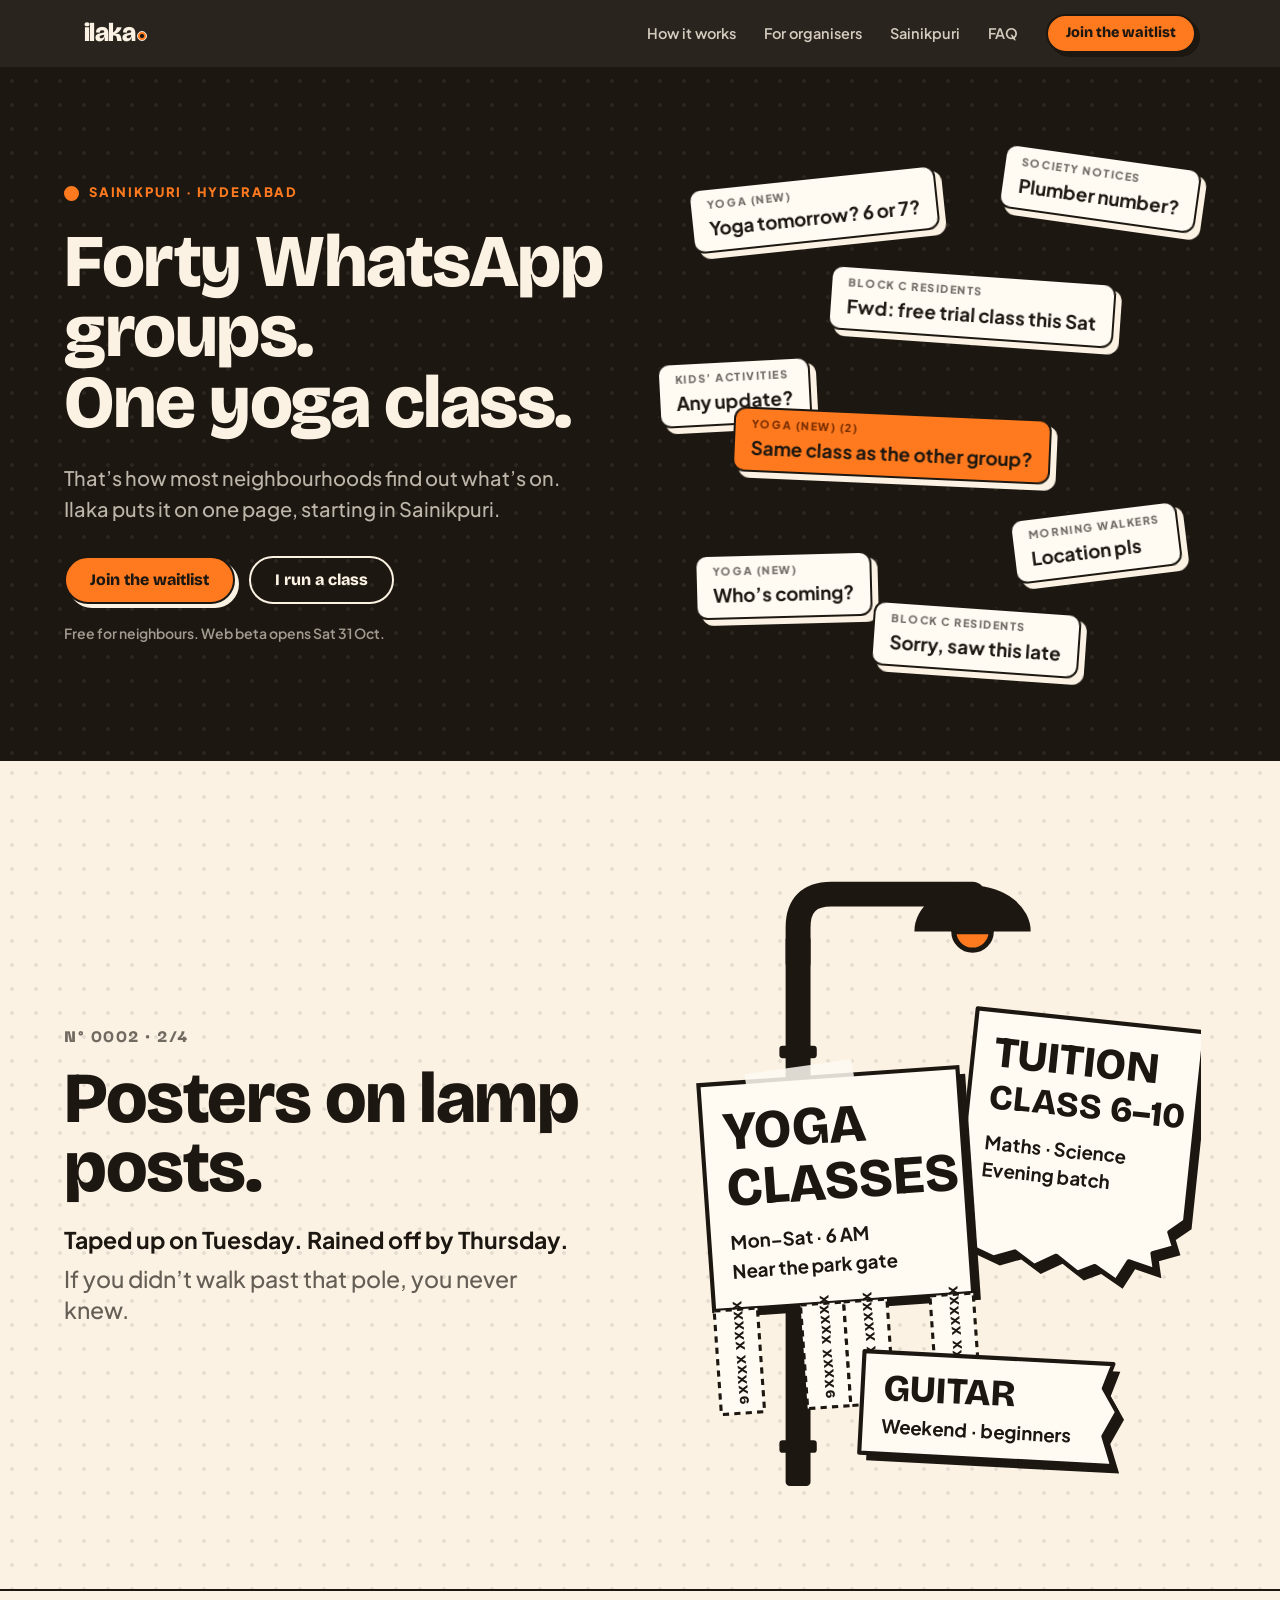
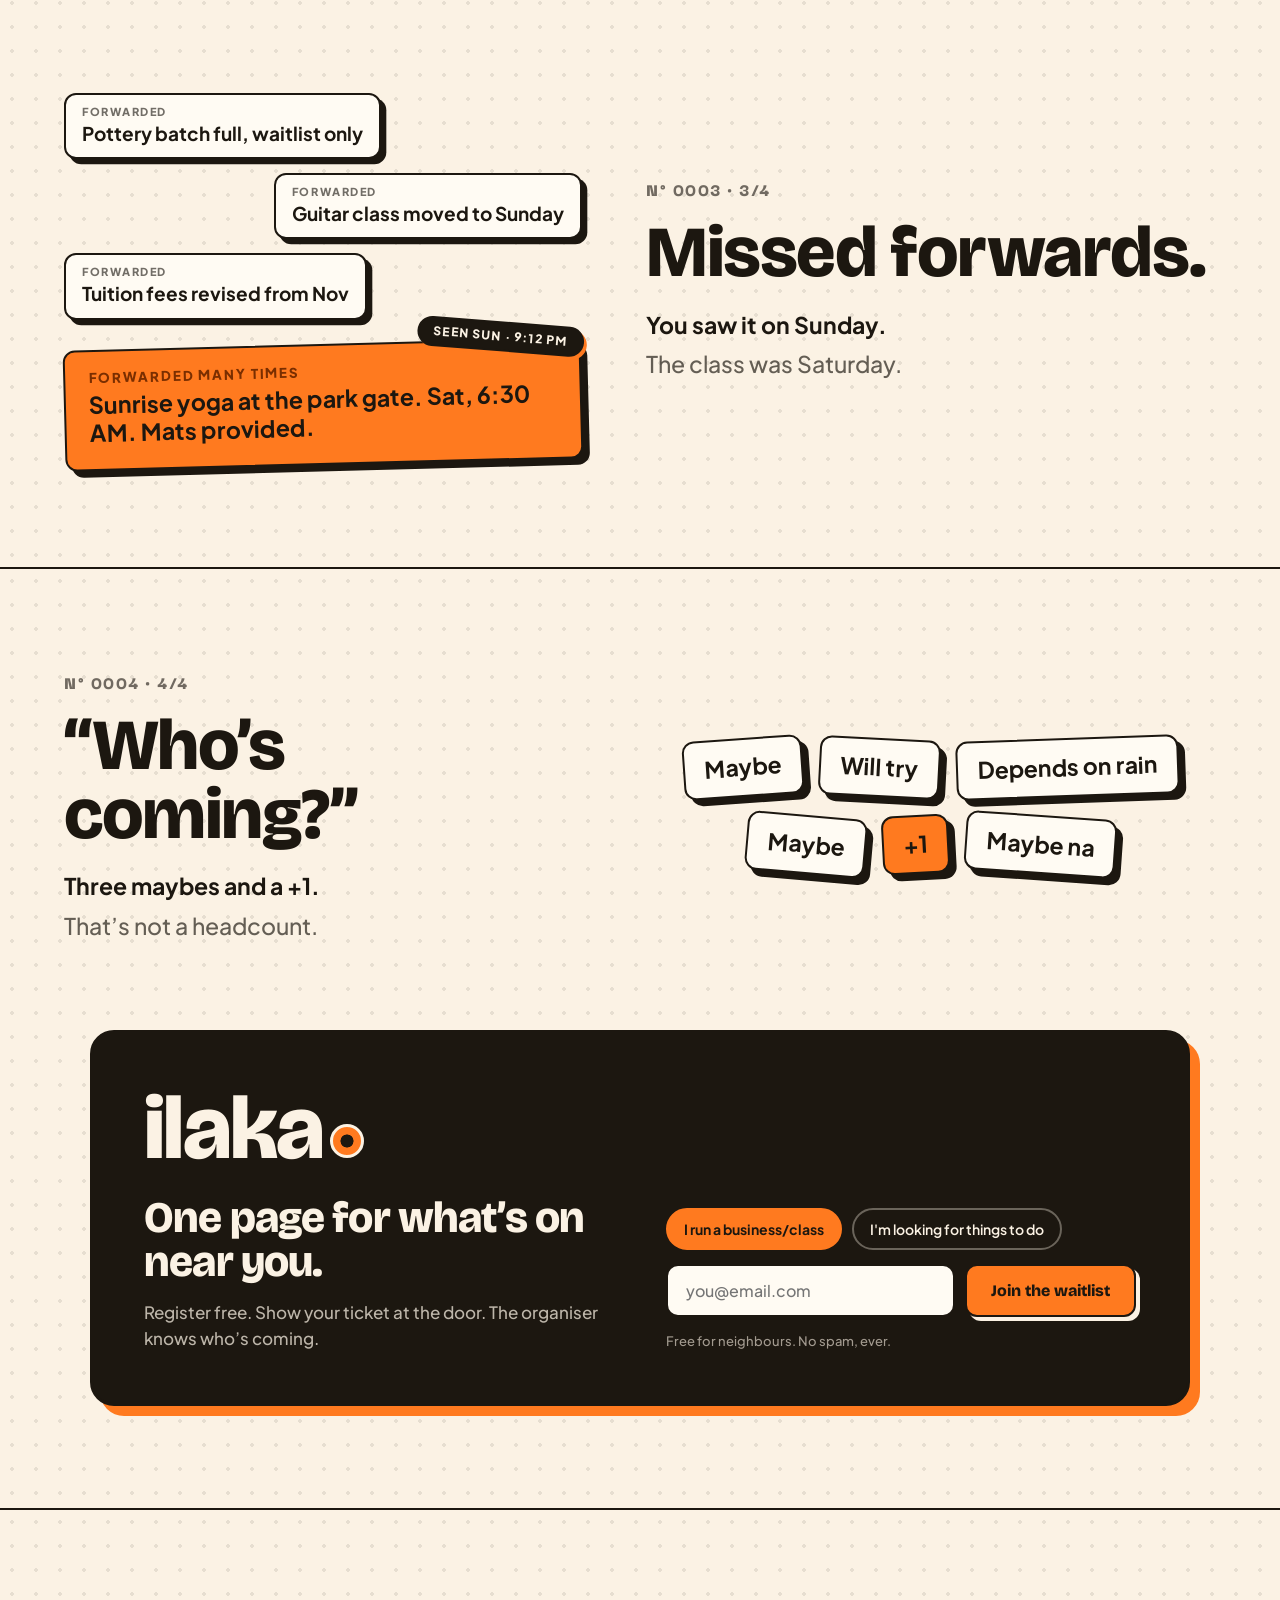
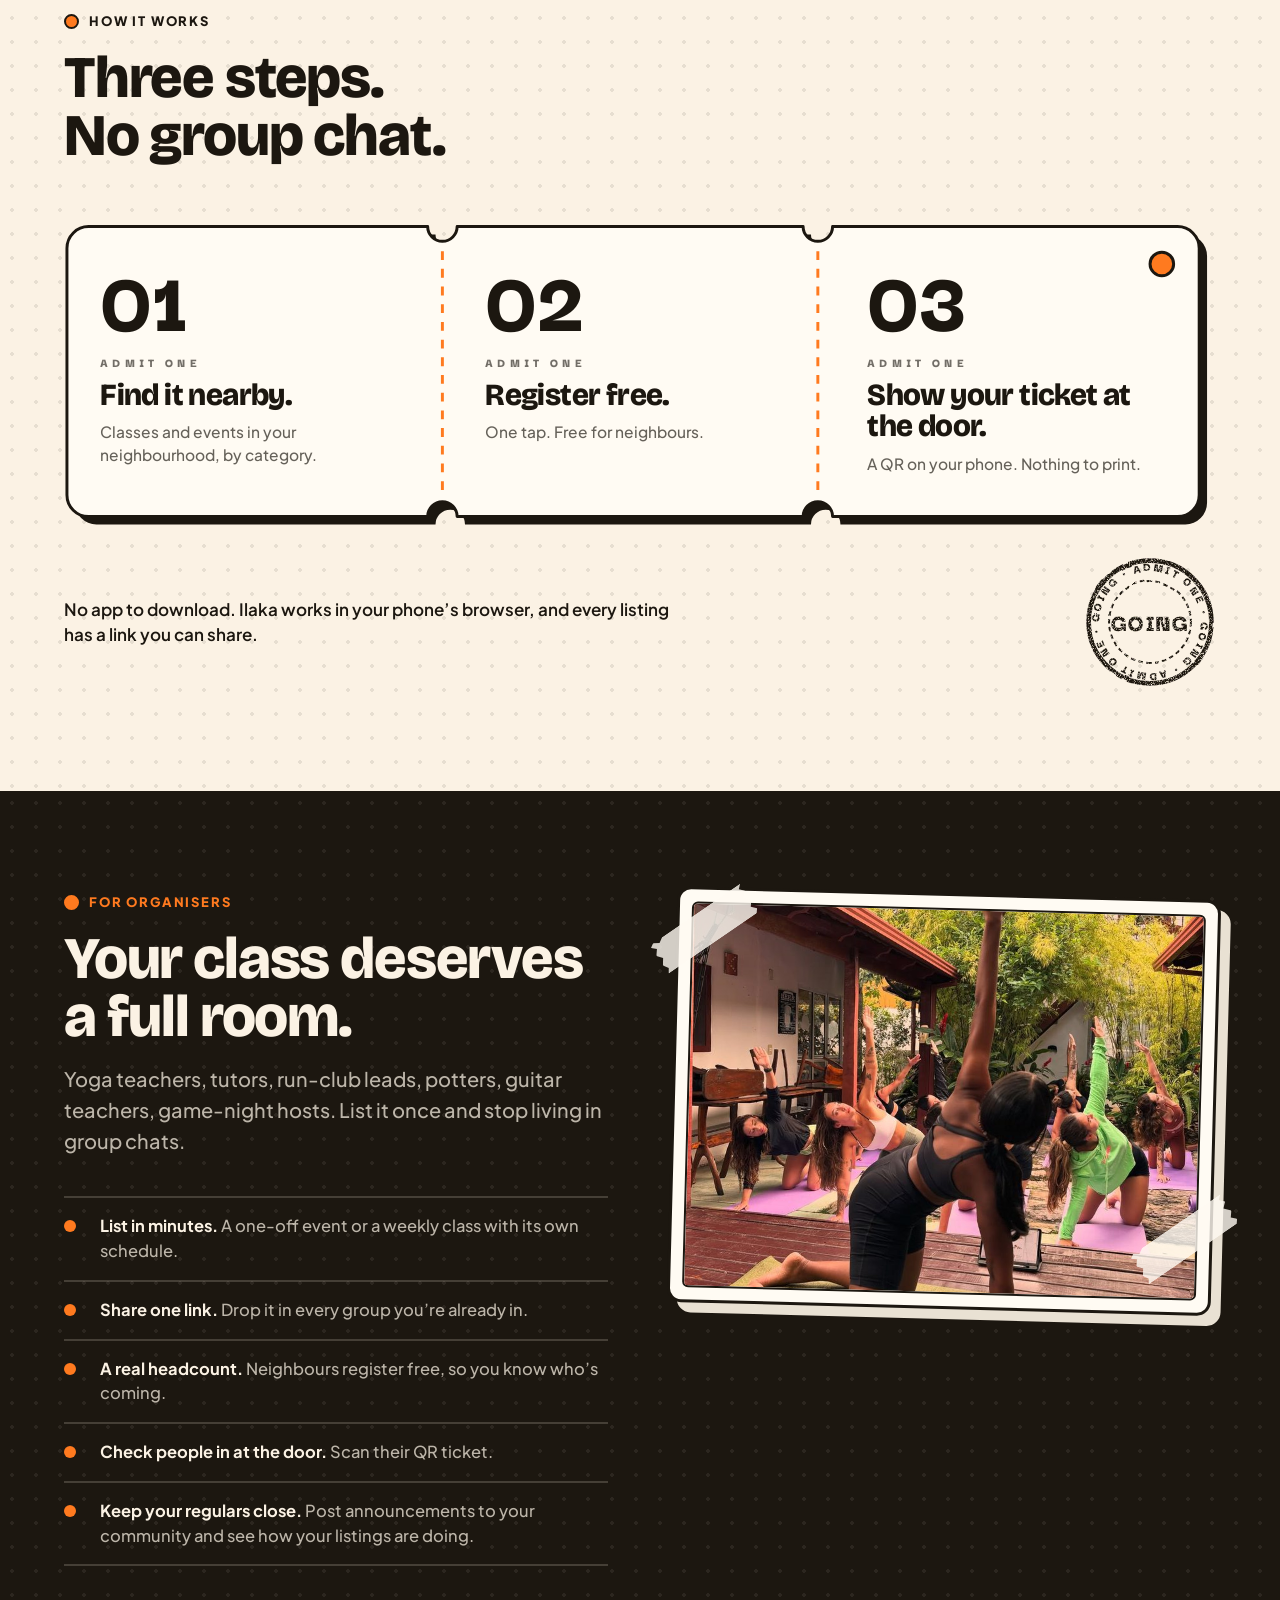
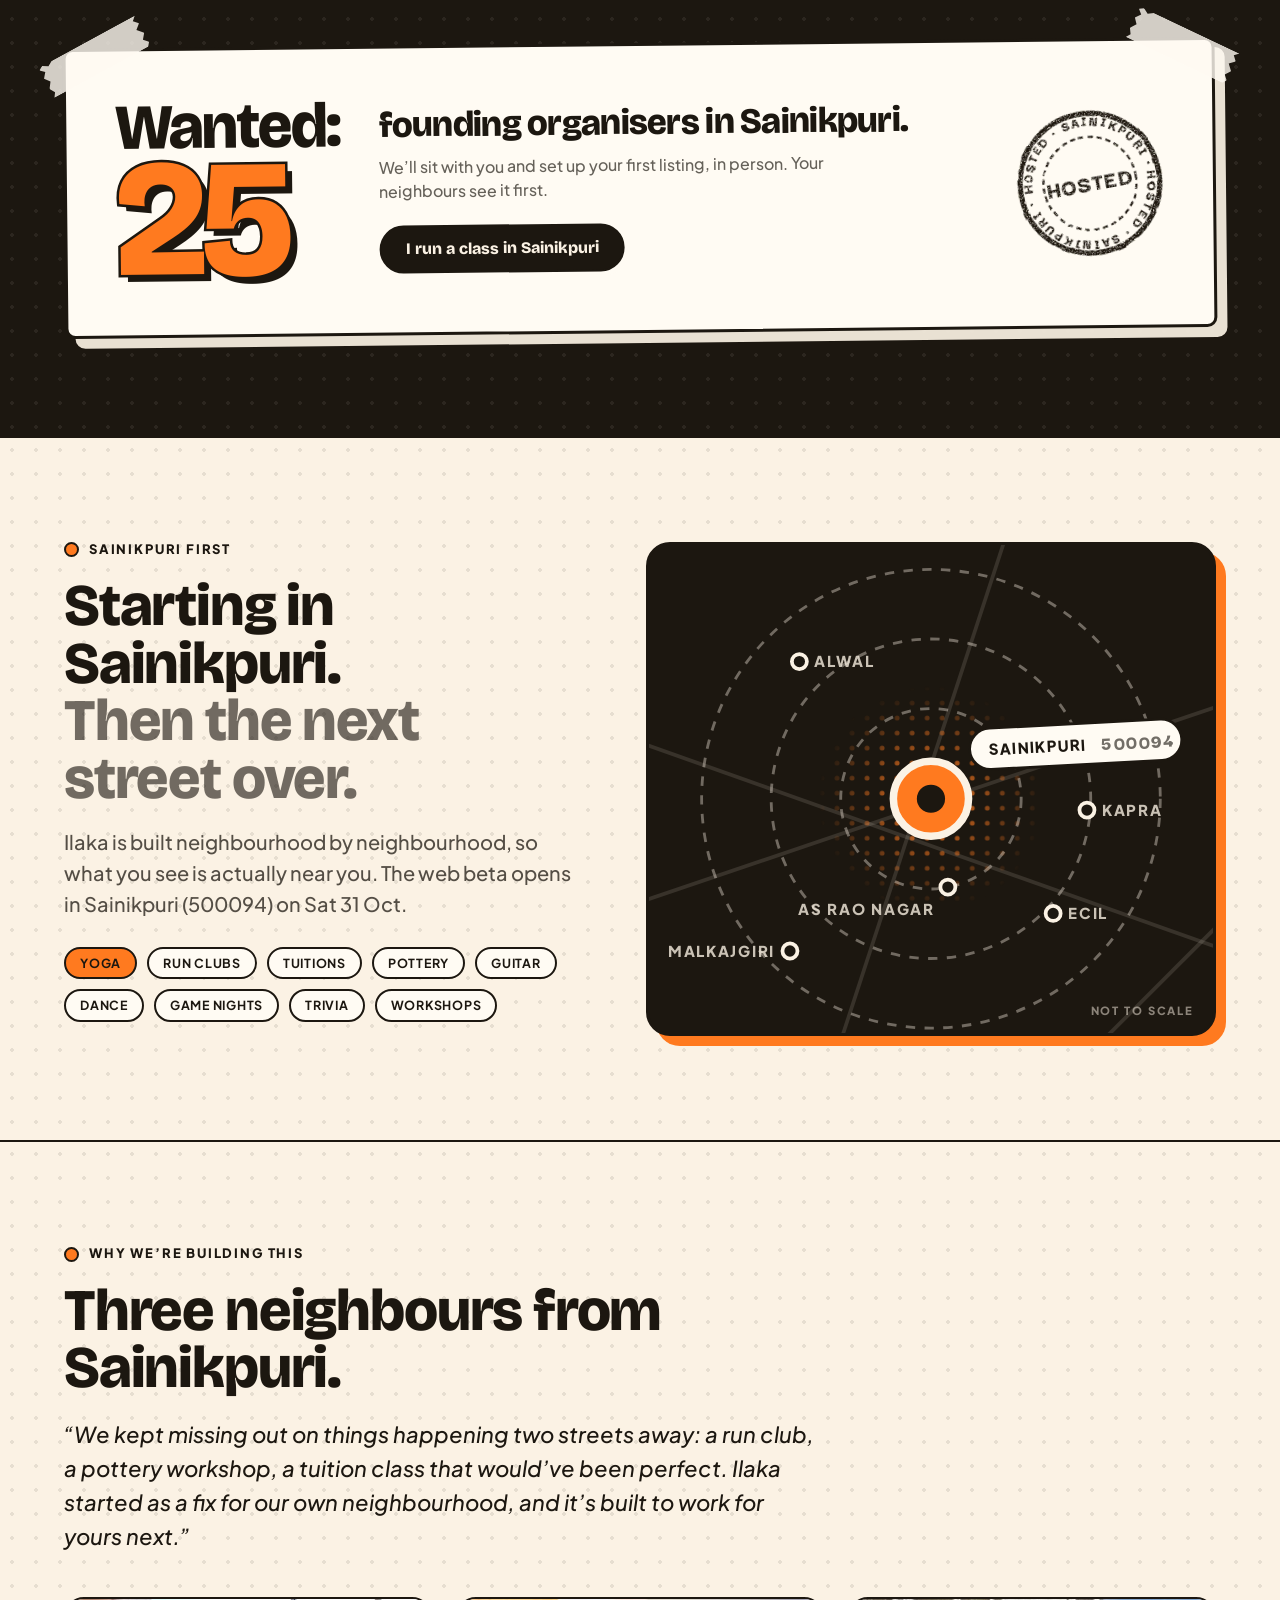
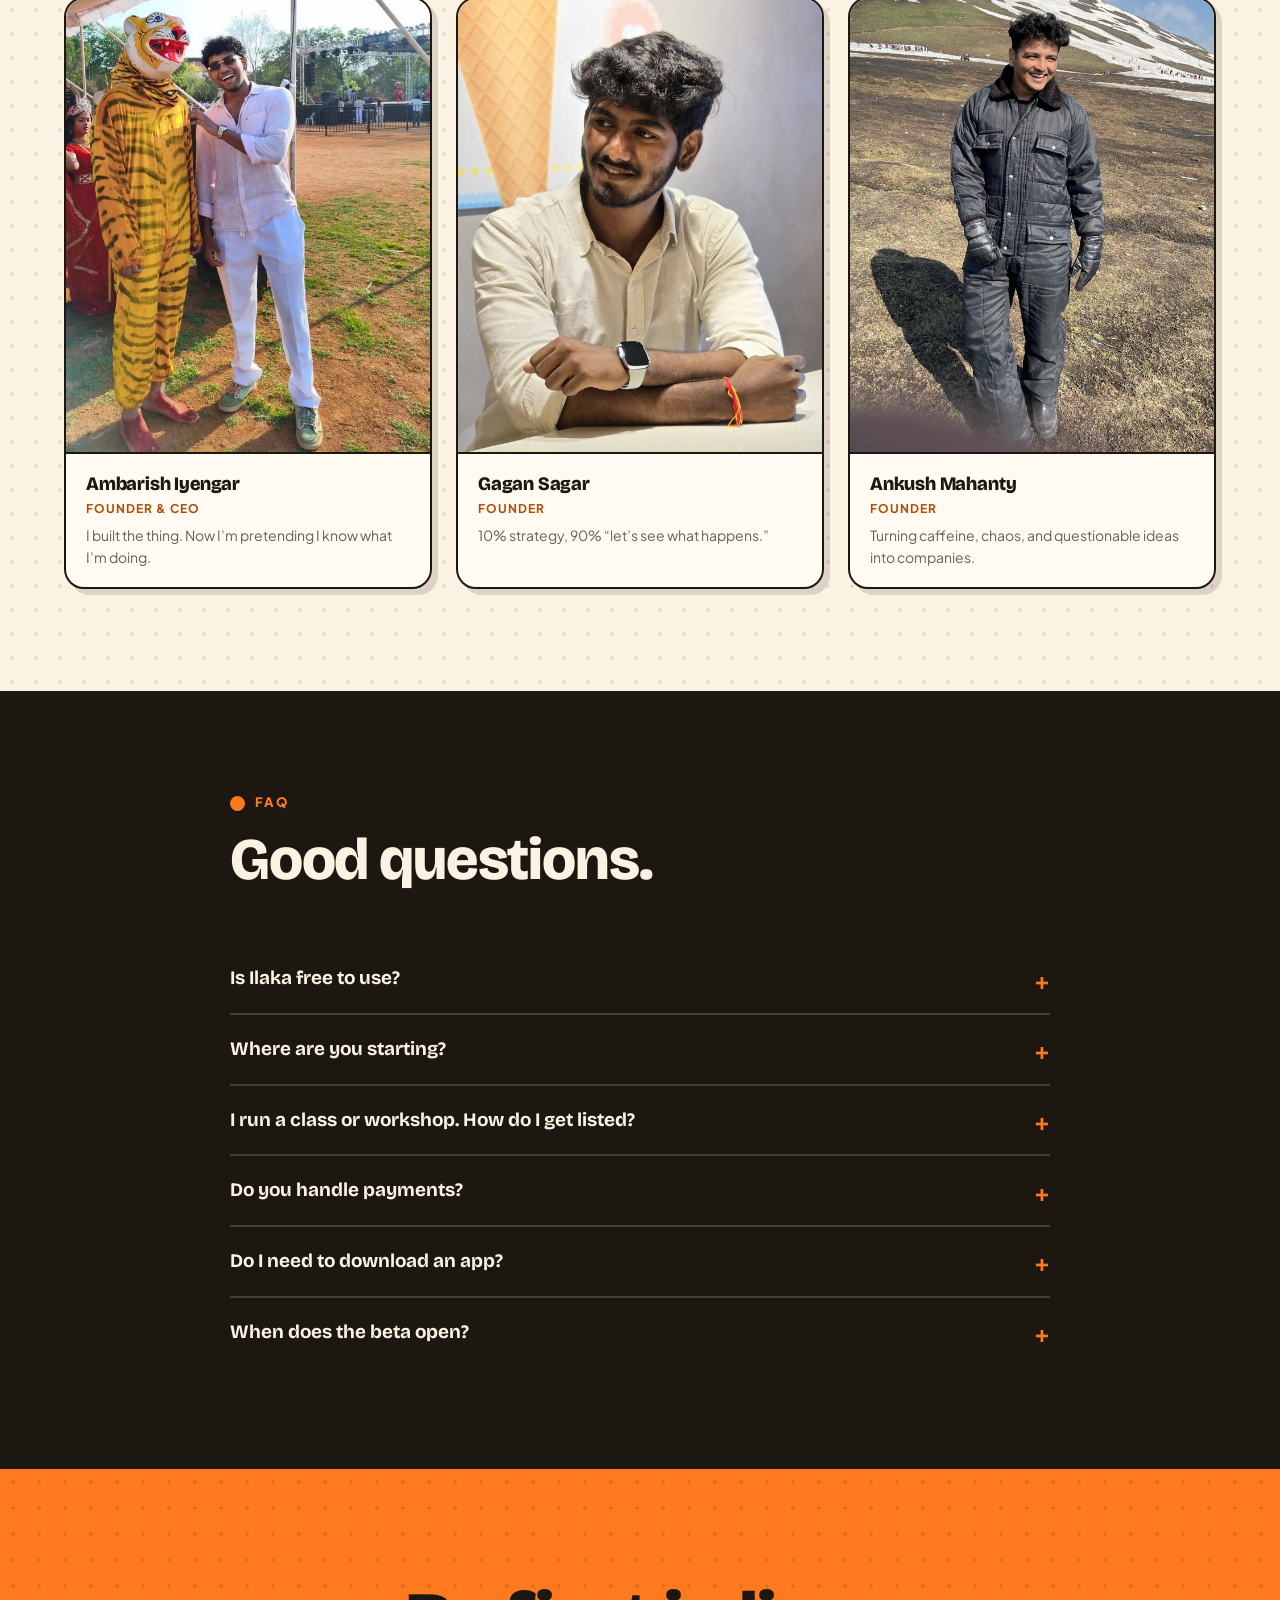
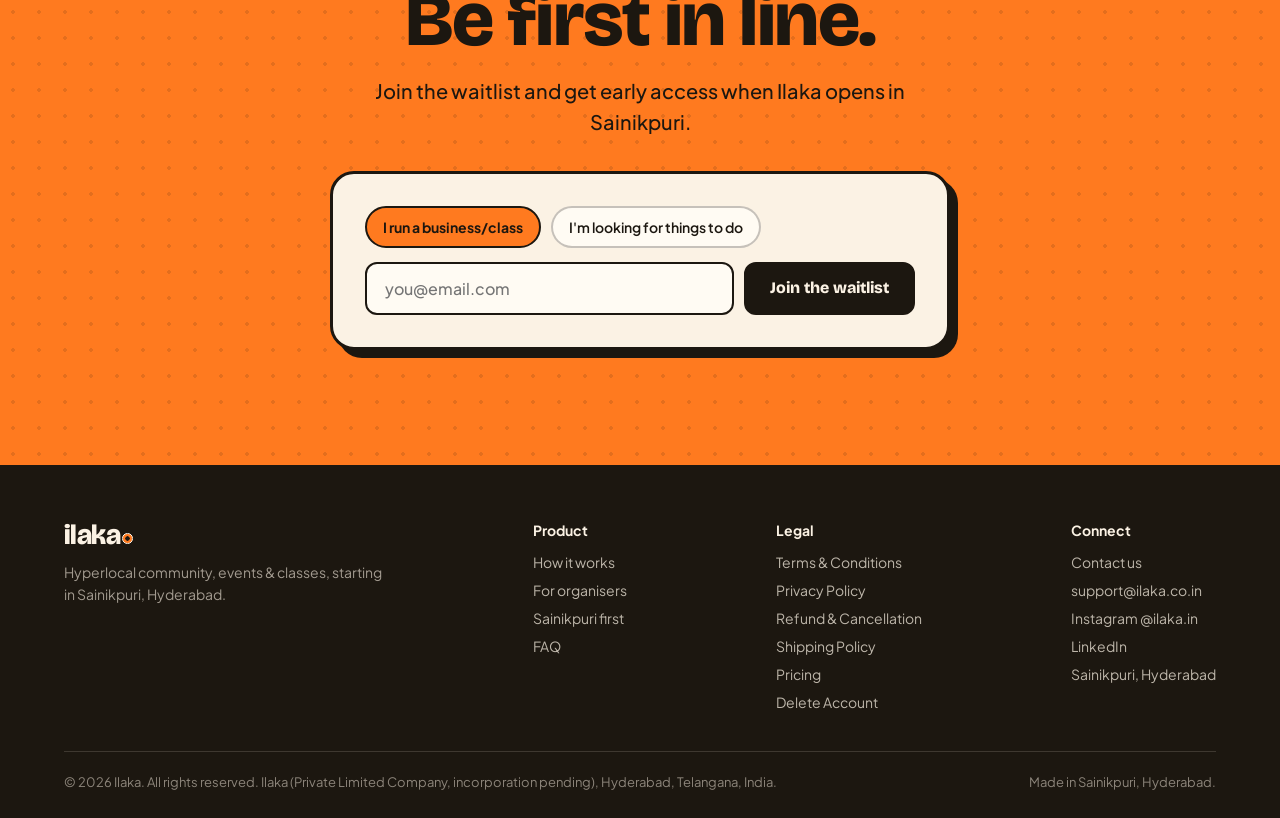
==== commit 5115ddab: "Fix clipped tuition poster text and refresh forwarded-message copy TUITION poster was painted before" ====
--- a/index.html
+++ b/index.html
@@ -504,7 +504,7 @@
             </g>
             <path d="M282 66 H318 A18 18 0 0 1 282 66 Z" fill="#FF7A1F" stroke="#1C1710" stroke-width="5"/>
             <!-- tuition poster, torn at the bottom -->
-            <g transform="translate(262 140) rotate(6)">
+            <g transform="translate(305 140) rotate(6)">
               <polygon points="7,7 227,7 227,190 213,202 219,216 199,224 203,240 177,234 167,254 145,242 129,250 107,236 87,248 67,236 47,244 7,230" fill="#1C1710"/>
               <polygon points="0,0 220,0 220,183 206,195 212,209 192,217 196,233 170,227 160,247 138,235 122,243 100,229 80,241 60,229 40,237 0,223" fill="#FFFBF3" stroke="#1C1710" stroke-width="4" stroke-linejoin="round"/>
               <text x="20" y="54" font-family="Bricolage Grotesque" font-weight="800" font-size="42" fill="#1C1710">TUITION</text>
@@ -544,9 +544,9 @@
           <p class="say">You saw it on Sunday.<span>The class was Saturday.</span></p>
         </div>
         <ul class="feed" aria-label="A forwarded message, buried">
-          <li class="slip"><small>Forwarded</small>Good morning, everyone</li>
-          <li class="slip"><small>Forwarded</small>Water supply off till 4 PM</li>
-          <li class="slip"><small>Forwarded</small>Diwali mela committee meeting</li>
+          <li class="slip"><small>Forwarded</small>Pottery batch full, waitlist only</li>
+          <li class="slip"><small>Forwarded</small>Guitar class moved to Sunday</li>
+          <li class="slip"><small>Forwarded</small>Tuition fees revised from Nov</li>
           <li class="slip accent key"><small>Forwarded many times</small>Sunrise yoga at the park gate. Sat, 6:30 AM. Mats provided.<span class="seen">Seen Sun · 9:12 PM</span></li>
         </ul>
       </div>
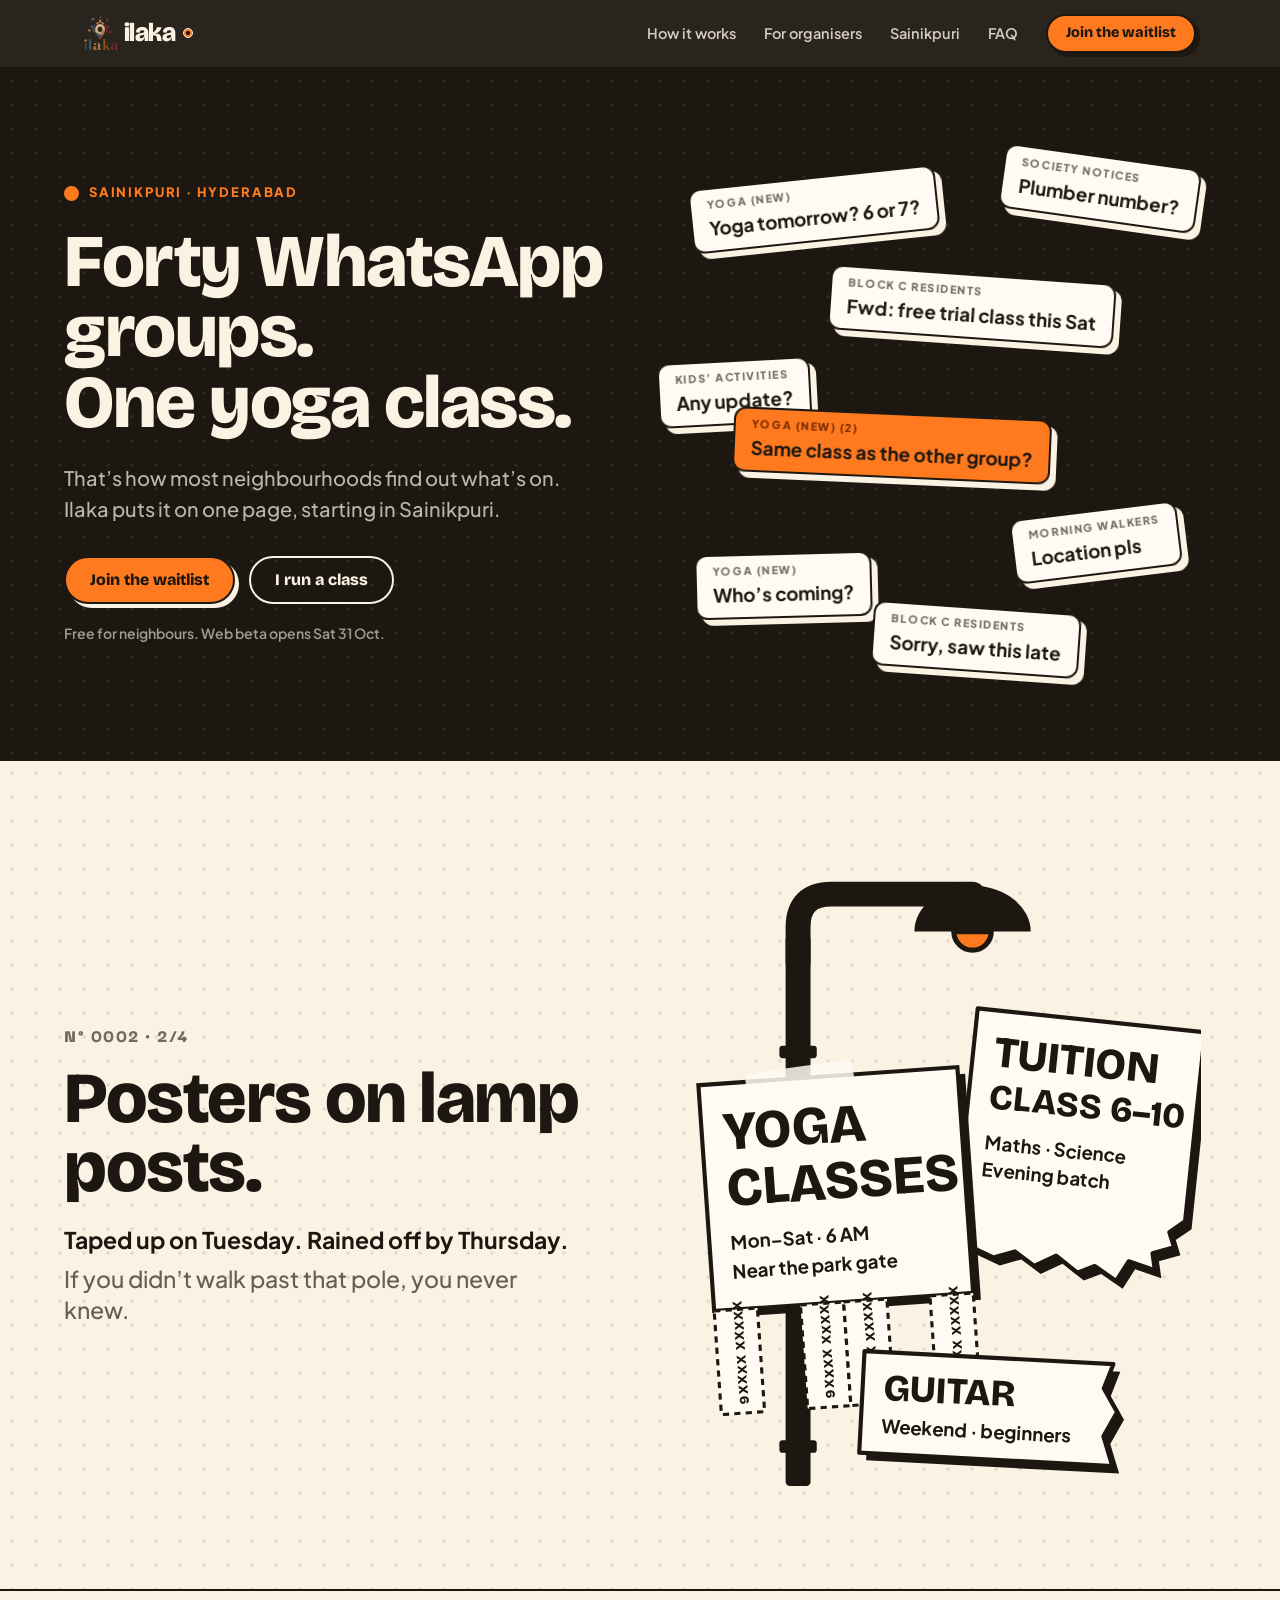
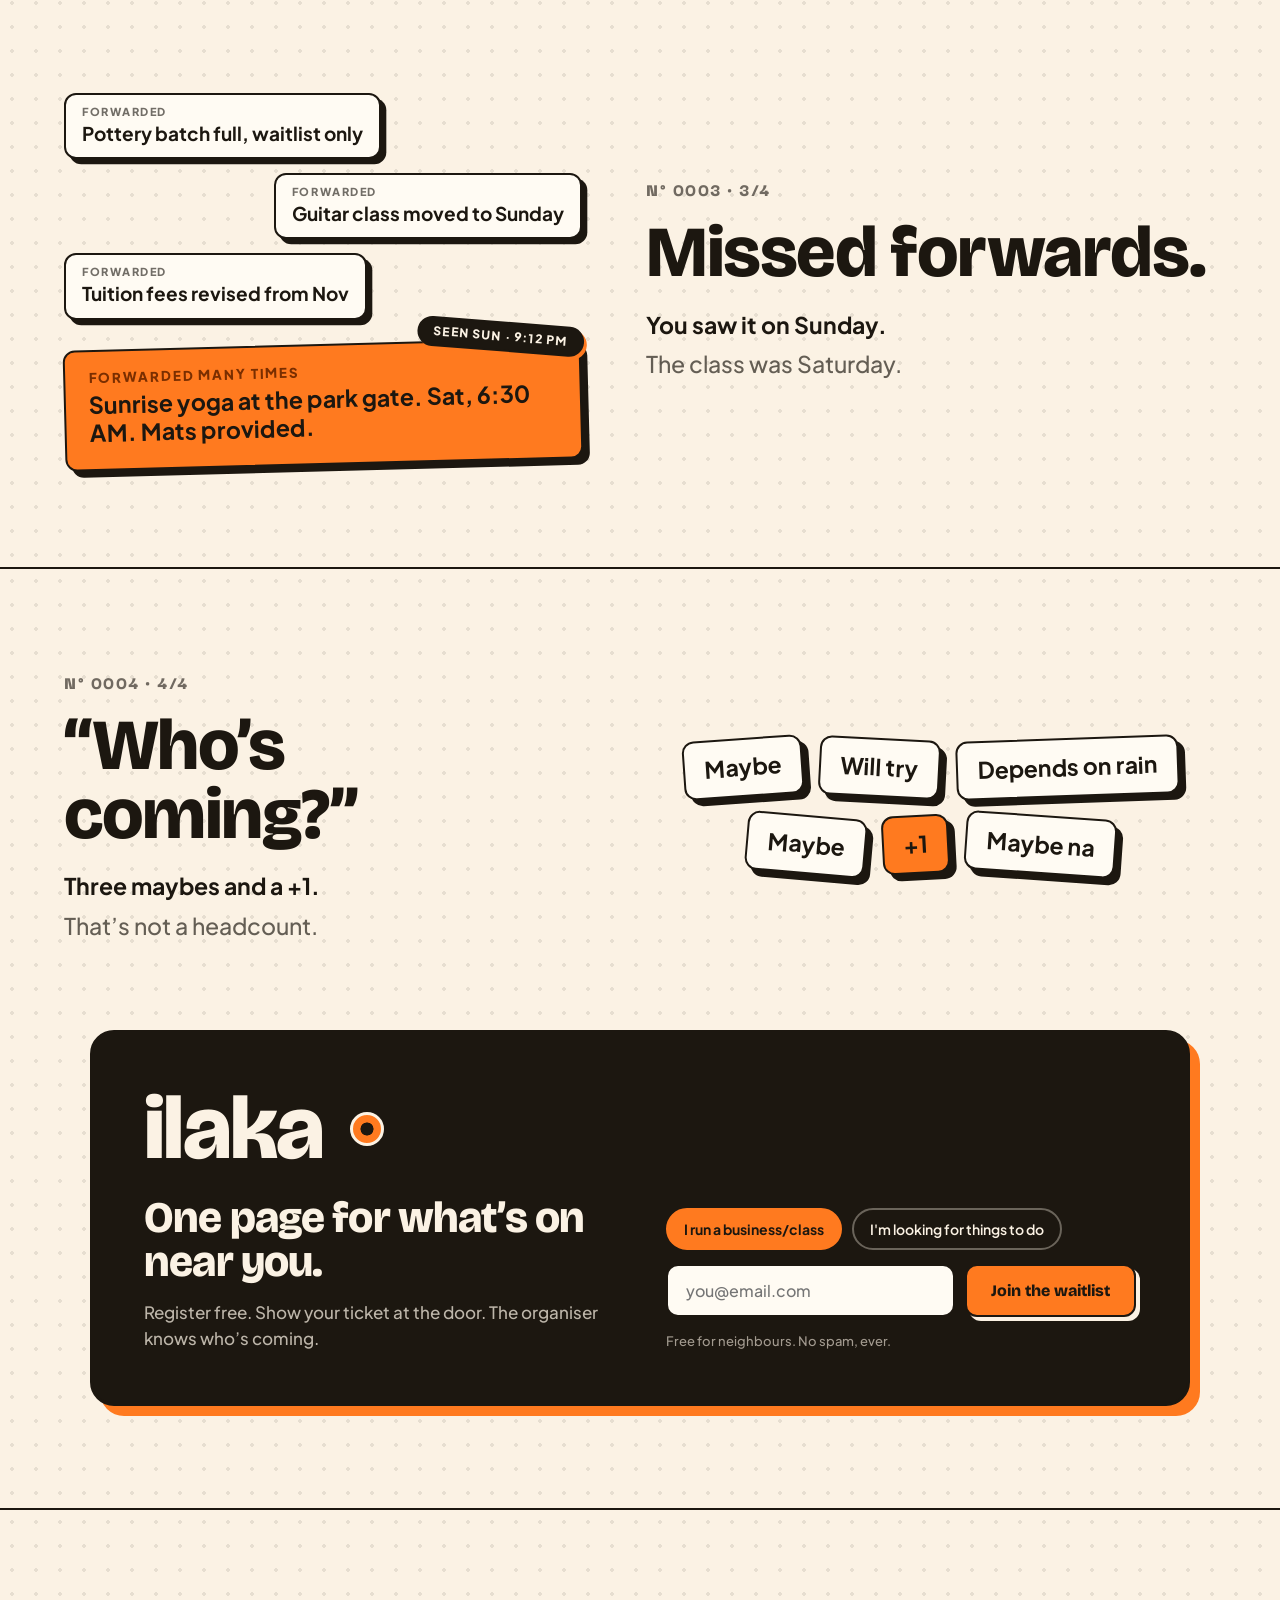
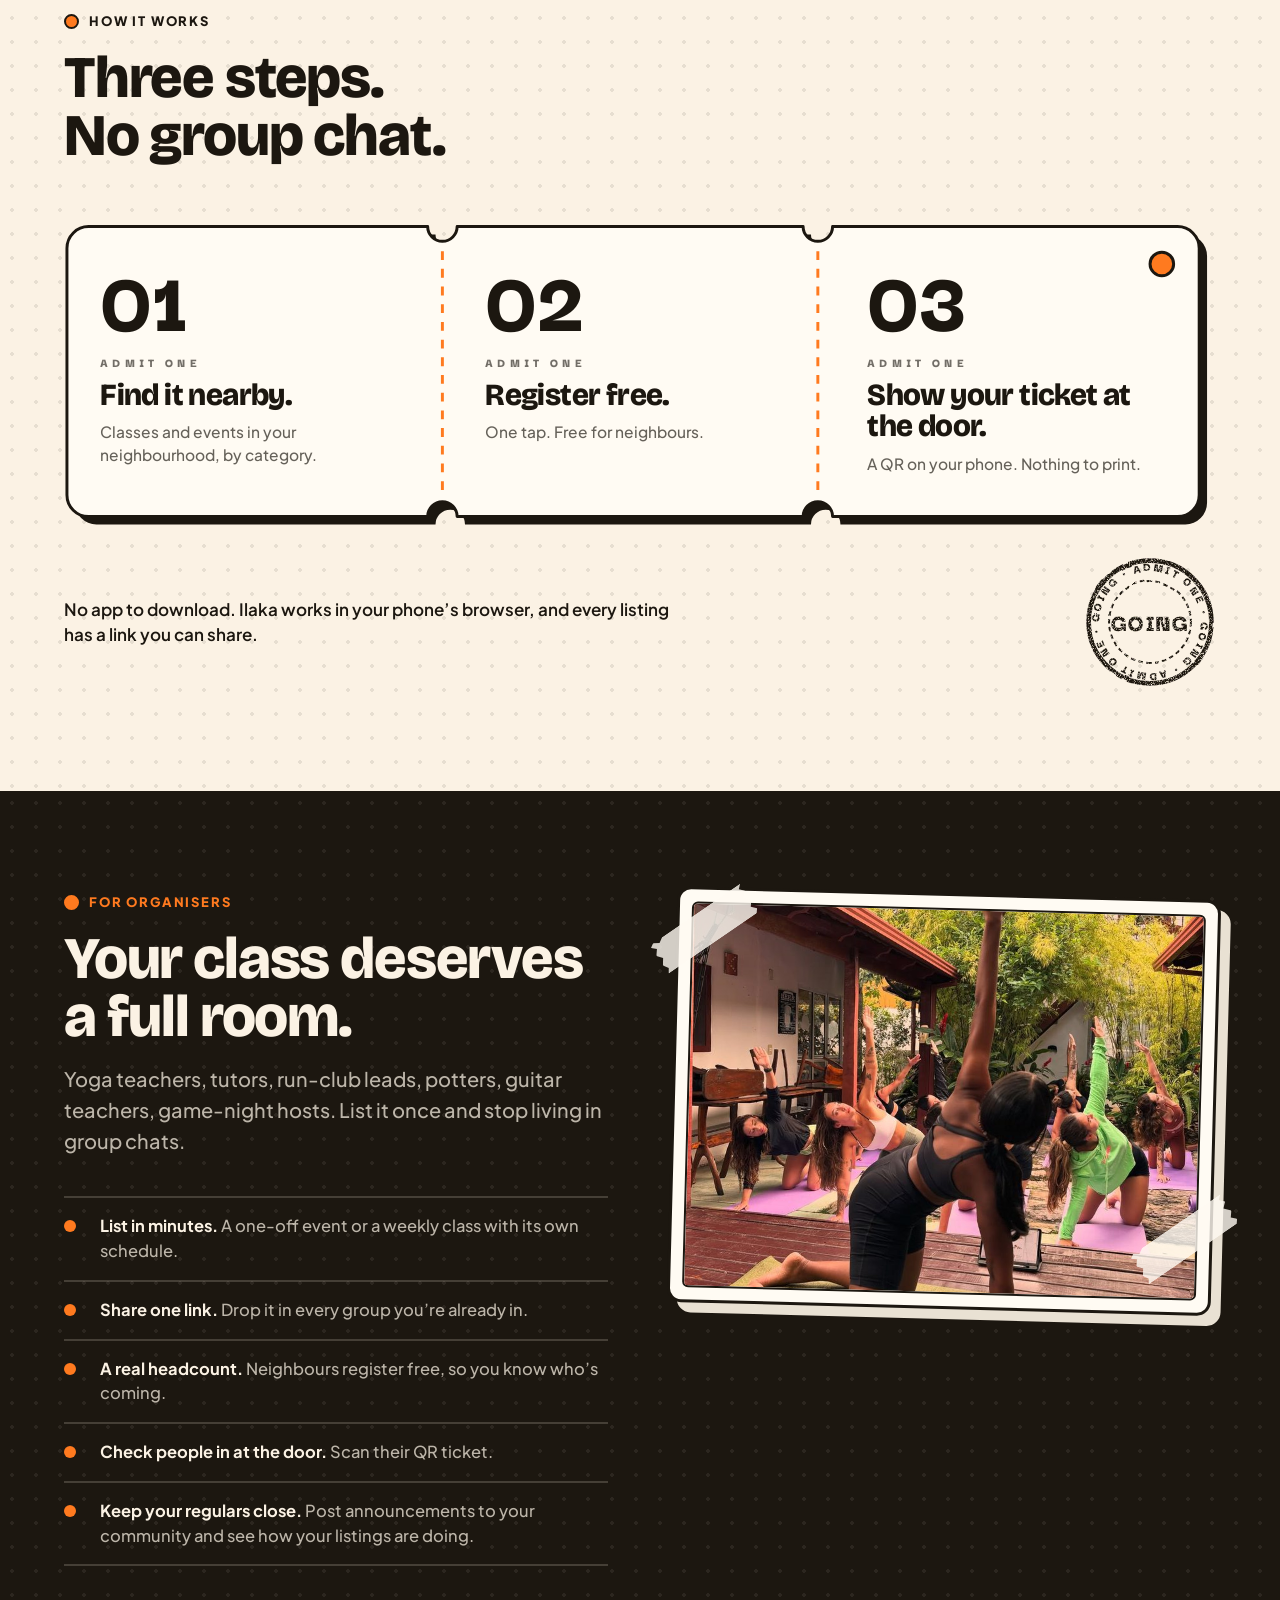
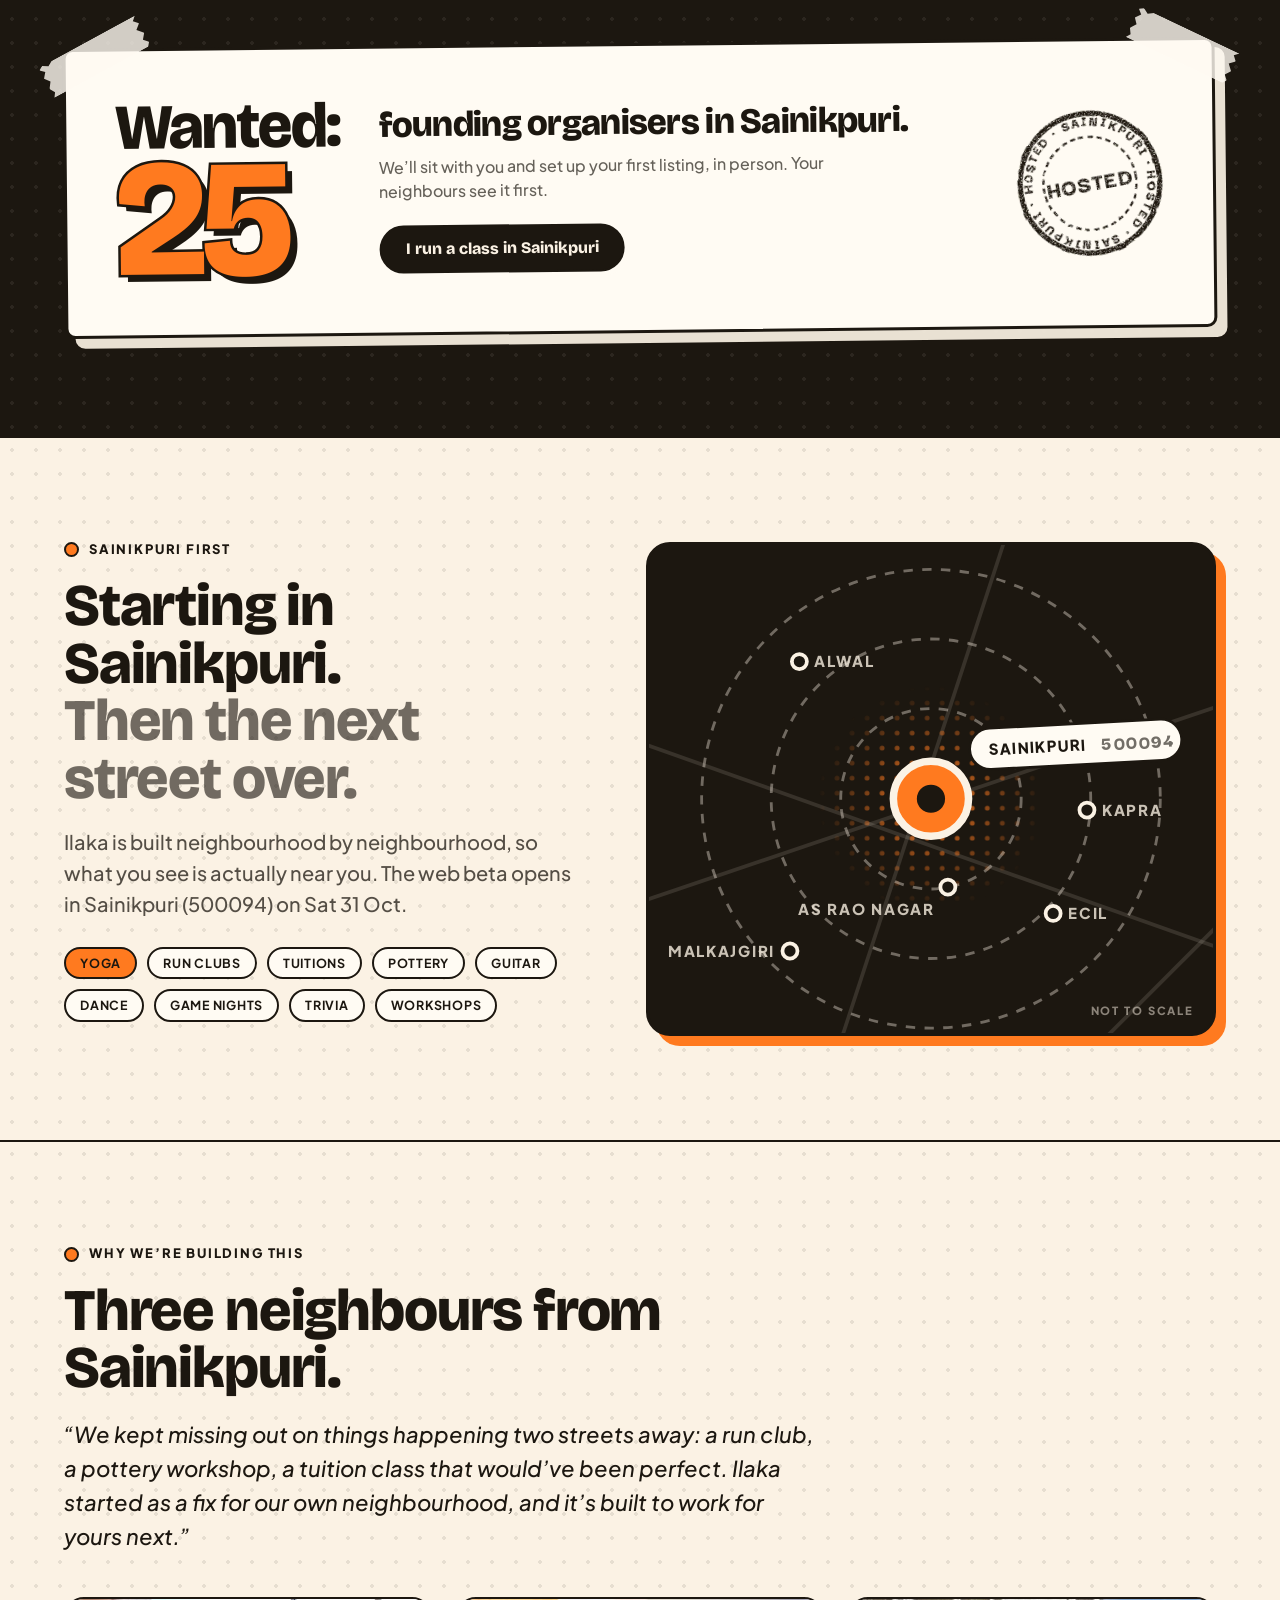
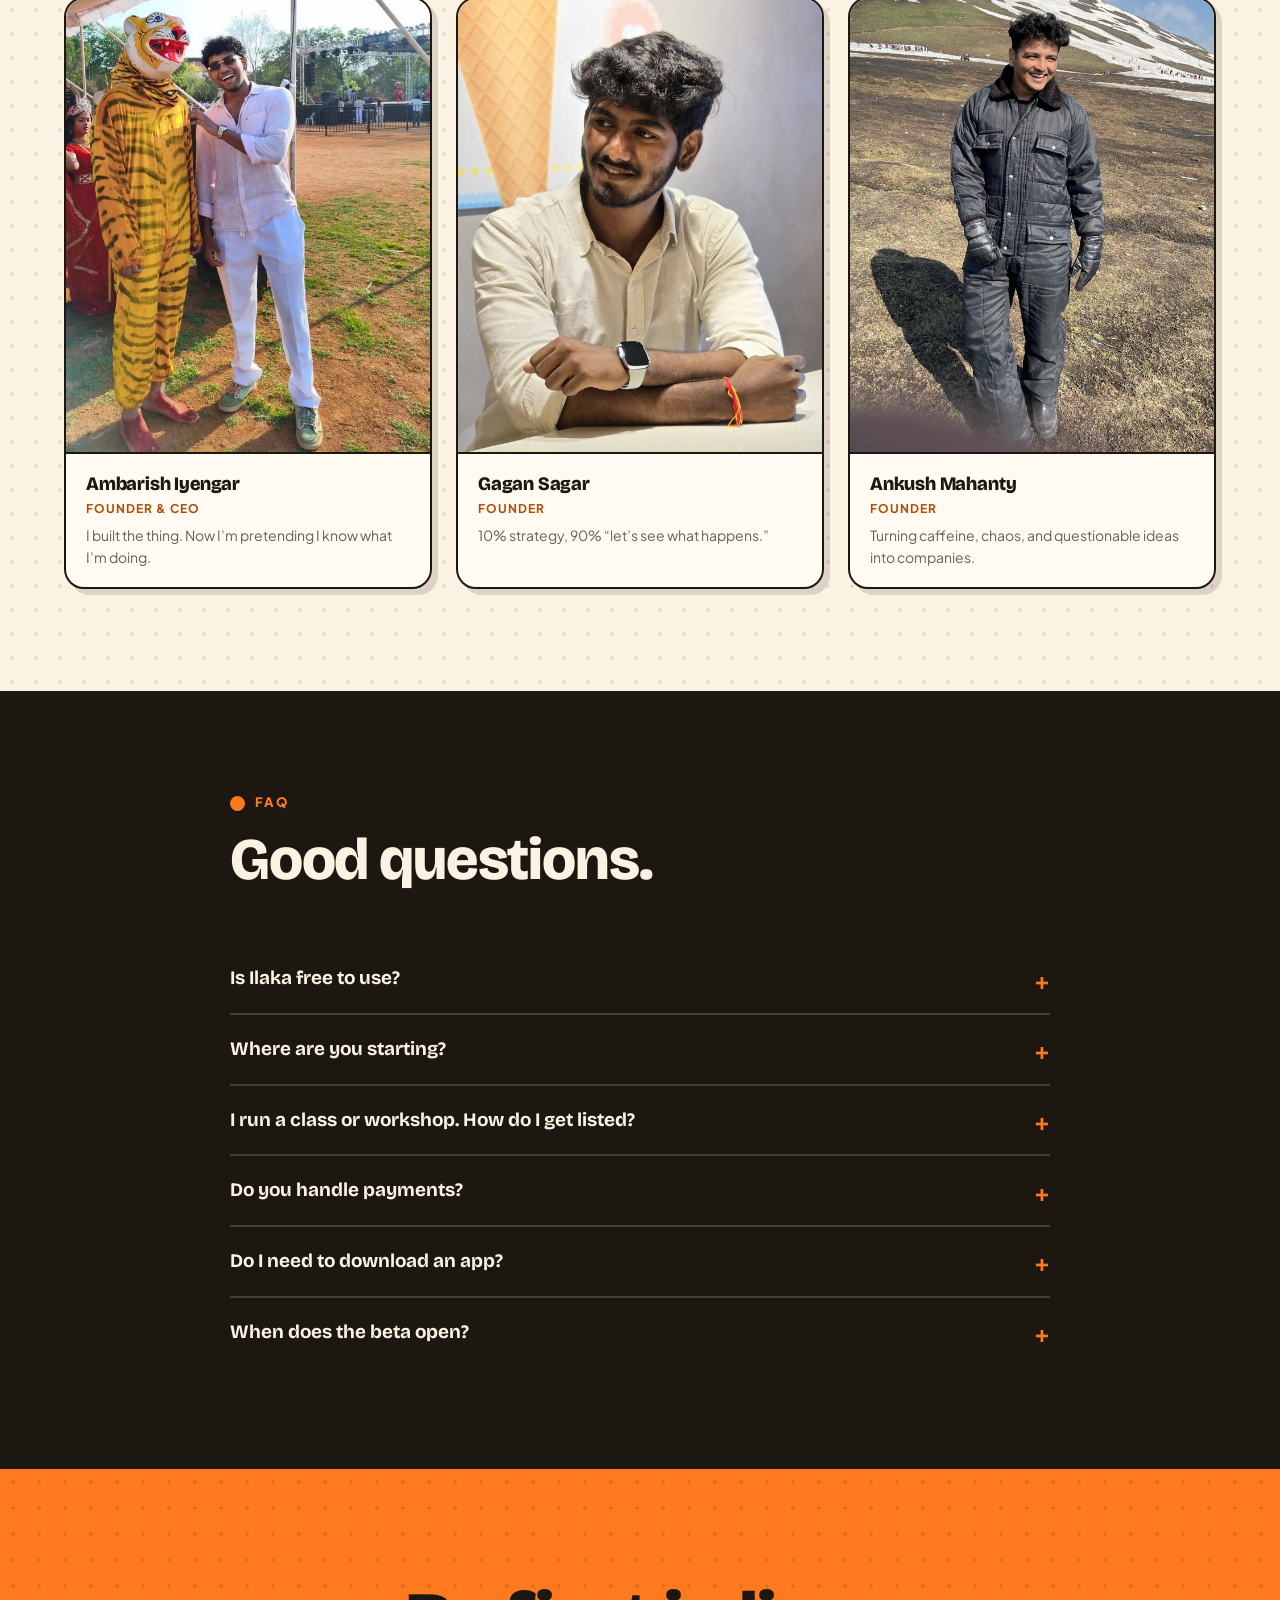
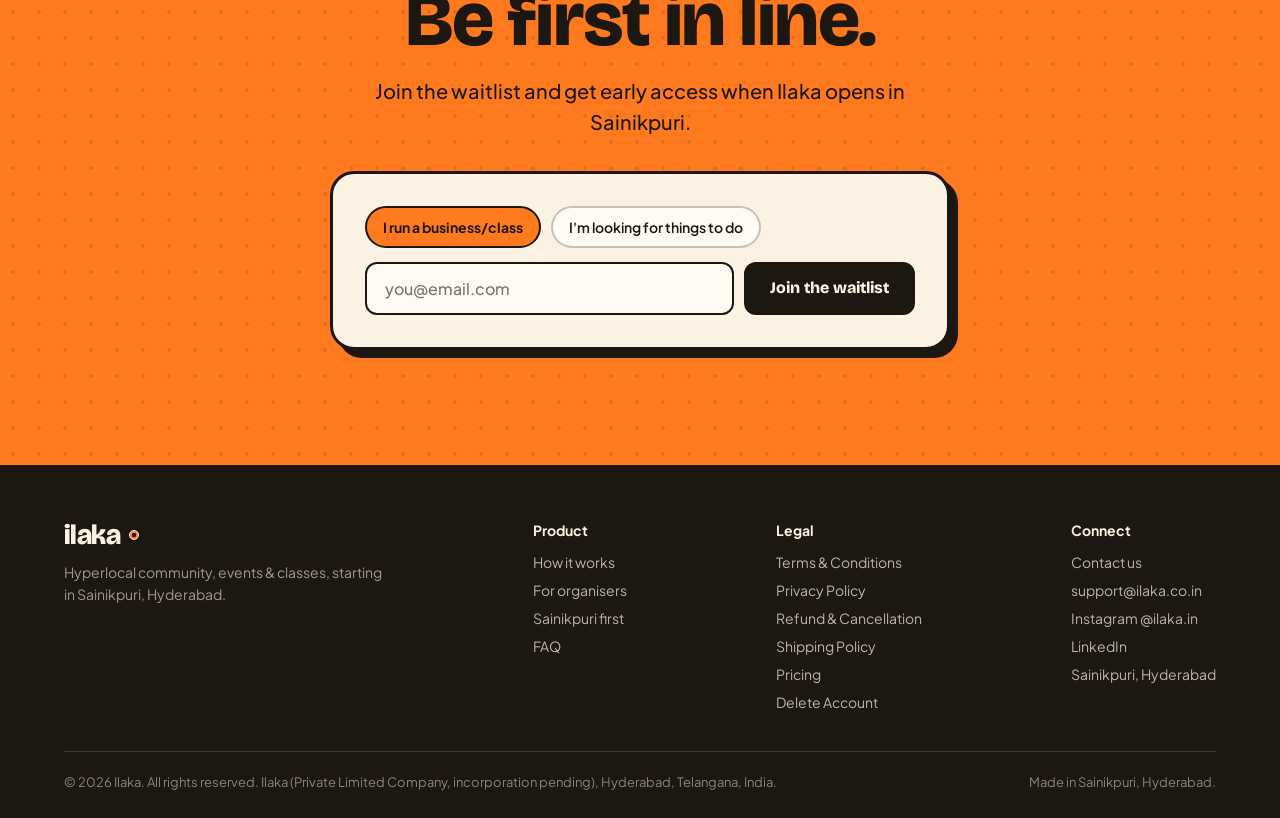
==== commit f8f73491: "Add logo mark to nav wordmark Co-Authored-By: Claude Sonnet 5 <noreply@anthropic.com>" ====
--- a/index.html
+++ b/index.html
@@ -93,7 +93,8 @@
   .g-ink .muted{color:var(--paper-60)}
 
   /* wordmark: ilaka + the punched ring */
-  .wm{font-family:var(--display);font-weight:800;font-variation-settings:'opsz' 96;letter-spacing:-0.02em;line-height:1;white-space:nowrap}
+  .wm{font-family:var(--display);font-weight:800;font-variation-settings:'opsz' 96;letter-spacing:-0.02em;line-height:1;white-space:nowrap;display:inline-flex;align-items:center;gap:.22em}
+  .wm-mark{height:1.3em;width:auto;display:block}
   .wm .ring{display:inline-block;width:.38em;height:.38em;margin-left:.08em;border-radius:50%;border:.04em solid currentColor;vertical-align:baseline;
     background:radial-gradient(circle,var(--hole,var(--paper)) 0 .07em,var(--accent) calc(.07em + .5px))}
   .g-ink .wm .ring,.on-ink .wm .ring{--hole:var(--ink)}
@@ -444,7 +445,7 @@
 <!-- ===================== NAV ===================== -->
 <header class="nav">
   <div class="wrap">
-    <a href="#main" class="wm" aria-label="Ilaka, home">ilaka<span class="ring" aria-hidden="true"></span></a>
+    <a href="#main" class="wm" aria-label="Ilaka, home"><img src="assets/ilaka-logo.png" alt="" class="wm-mark">ilaka<span class="ring" aria-hidden="true"></span></a>
     <nav class="links" aria-label="Main">
       <a href="#how-it-works">How it works</a>
       <a href="#organisers">For organisers</a>
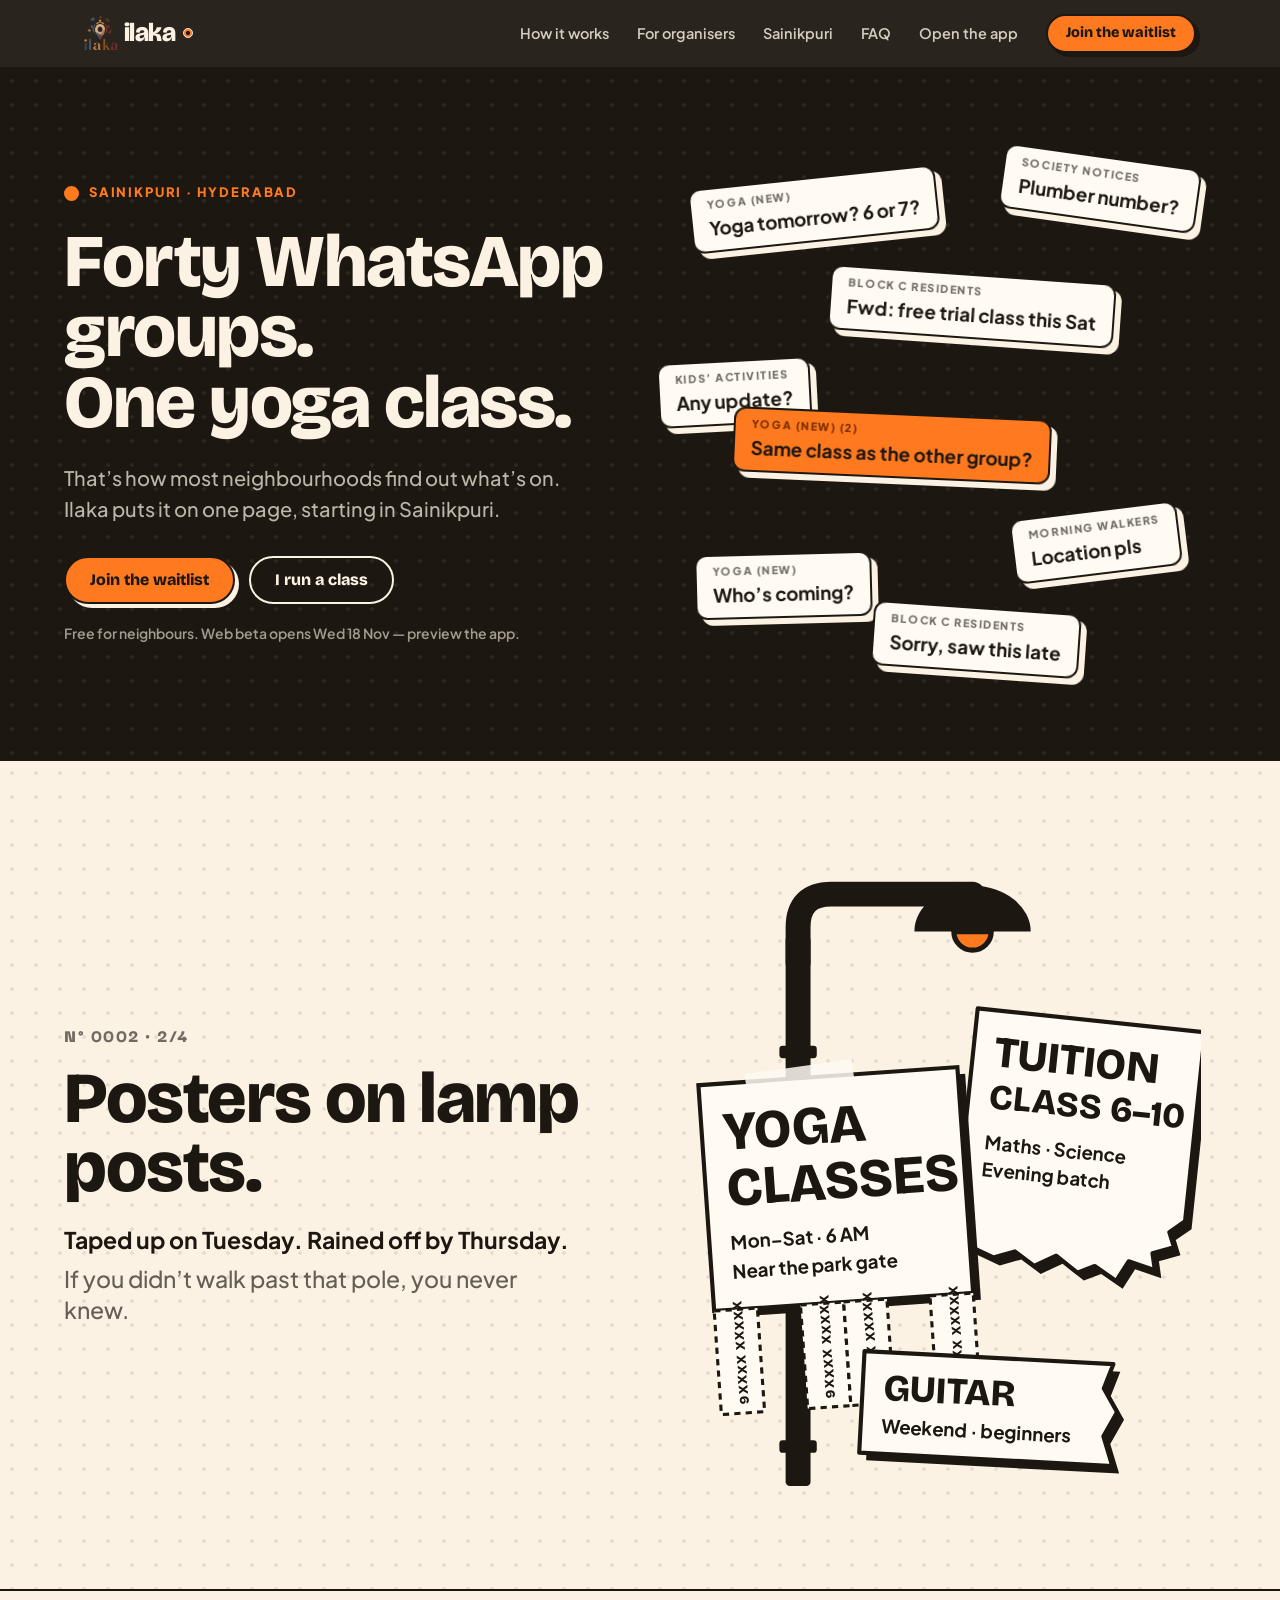
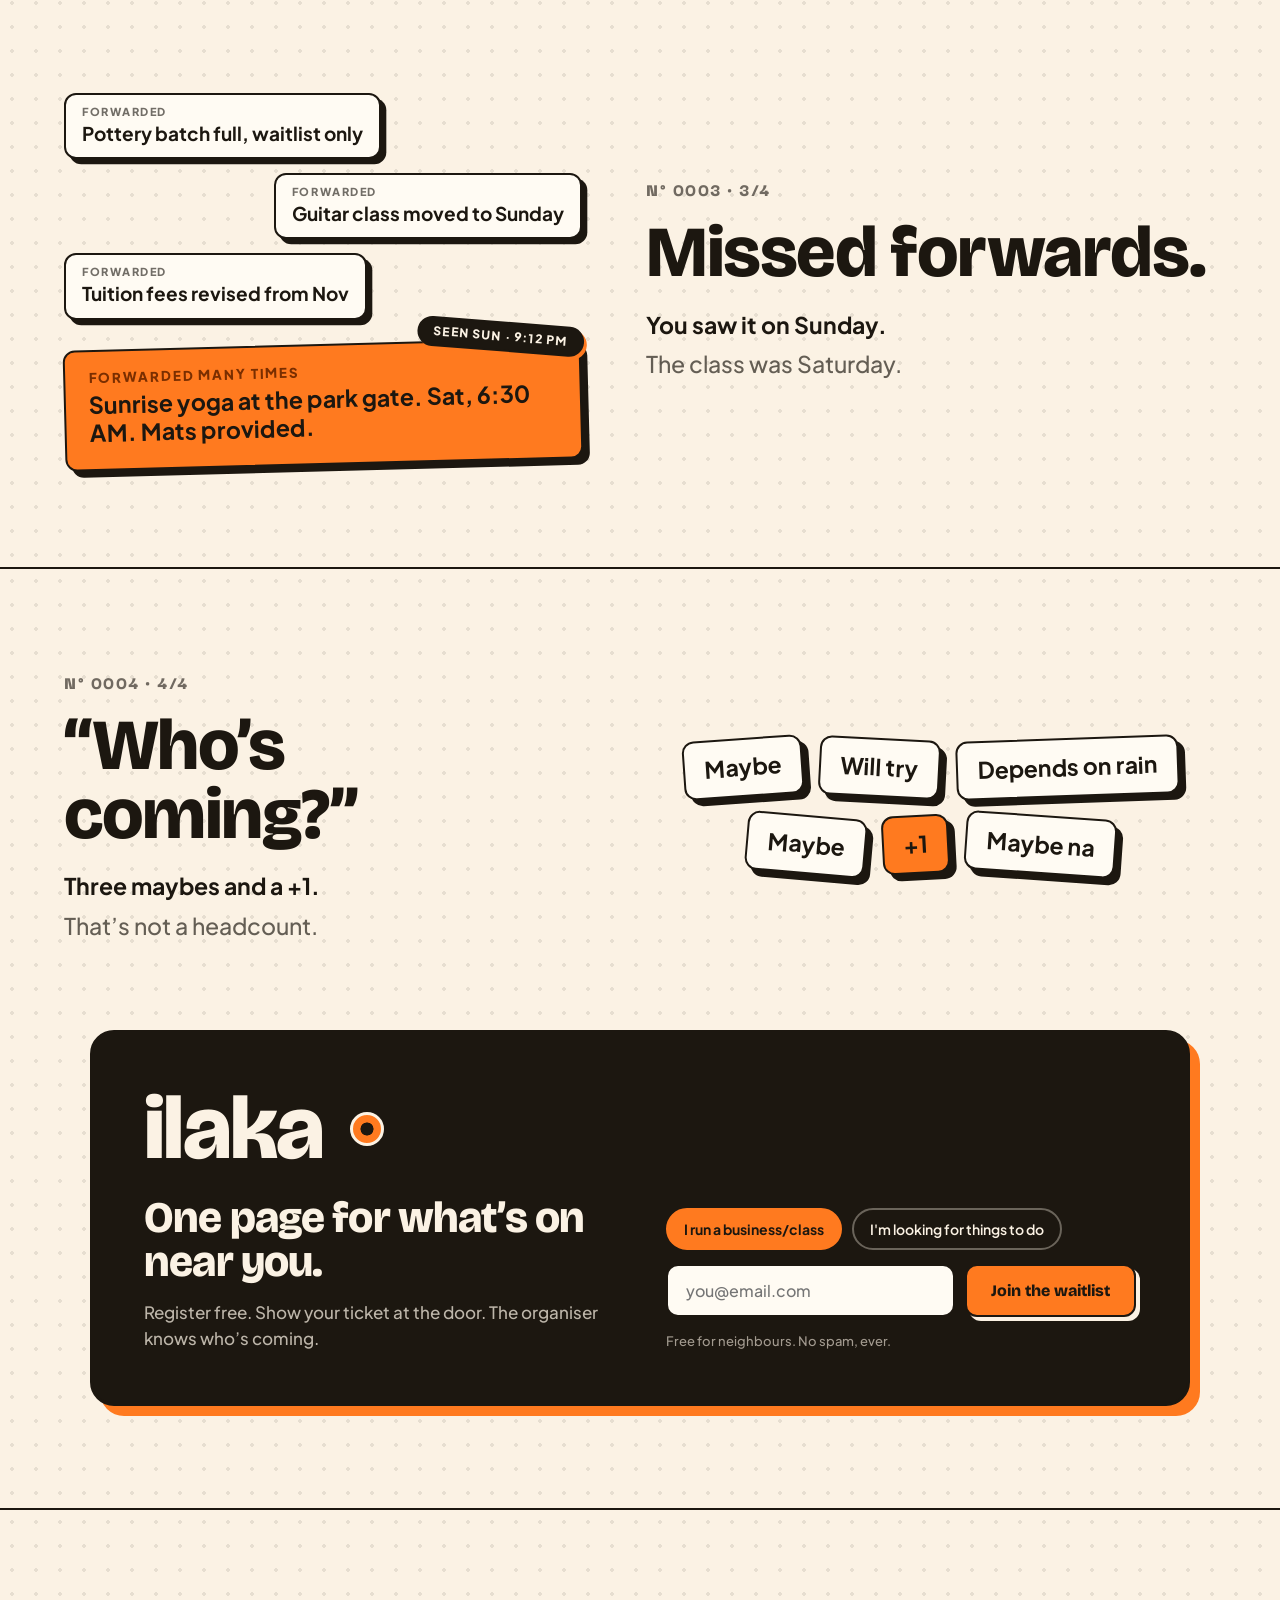
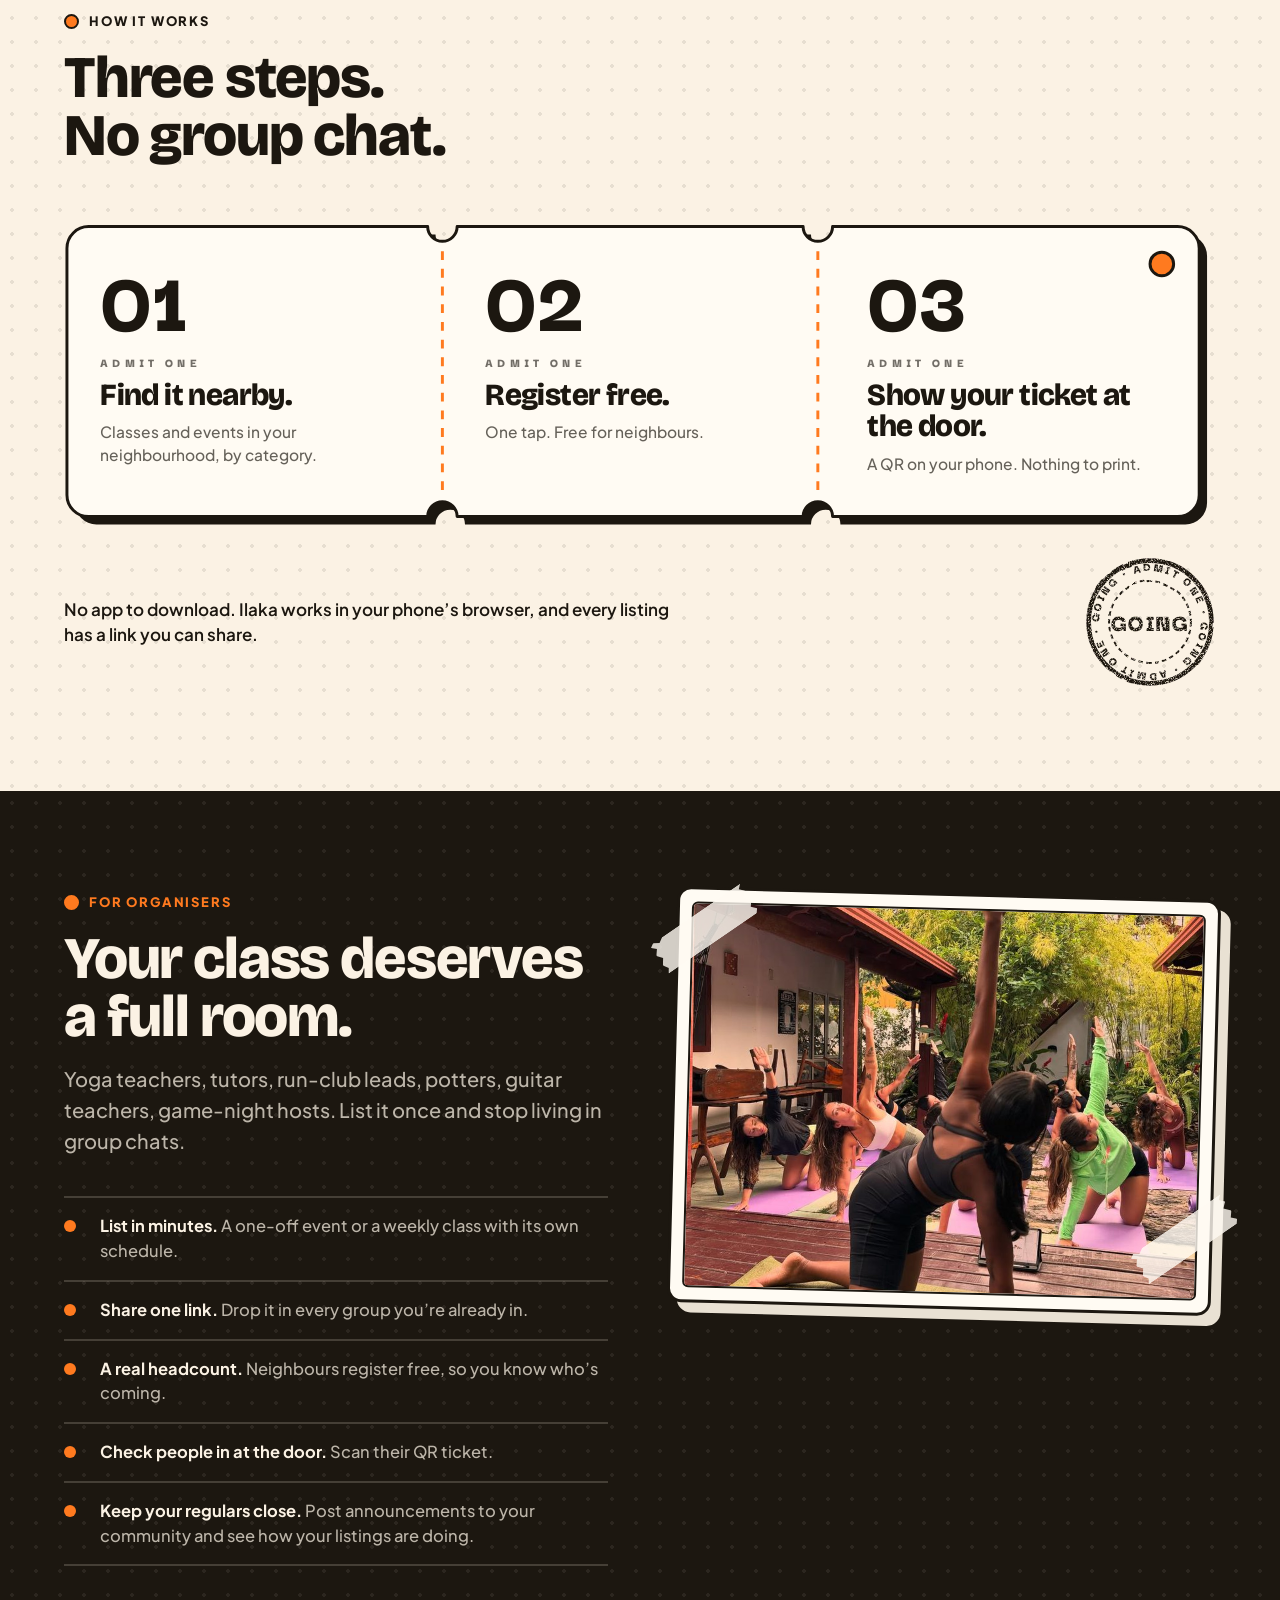
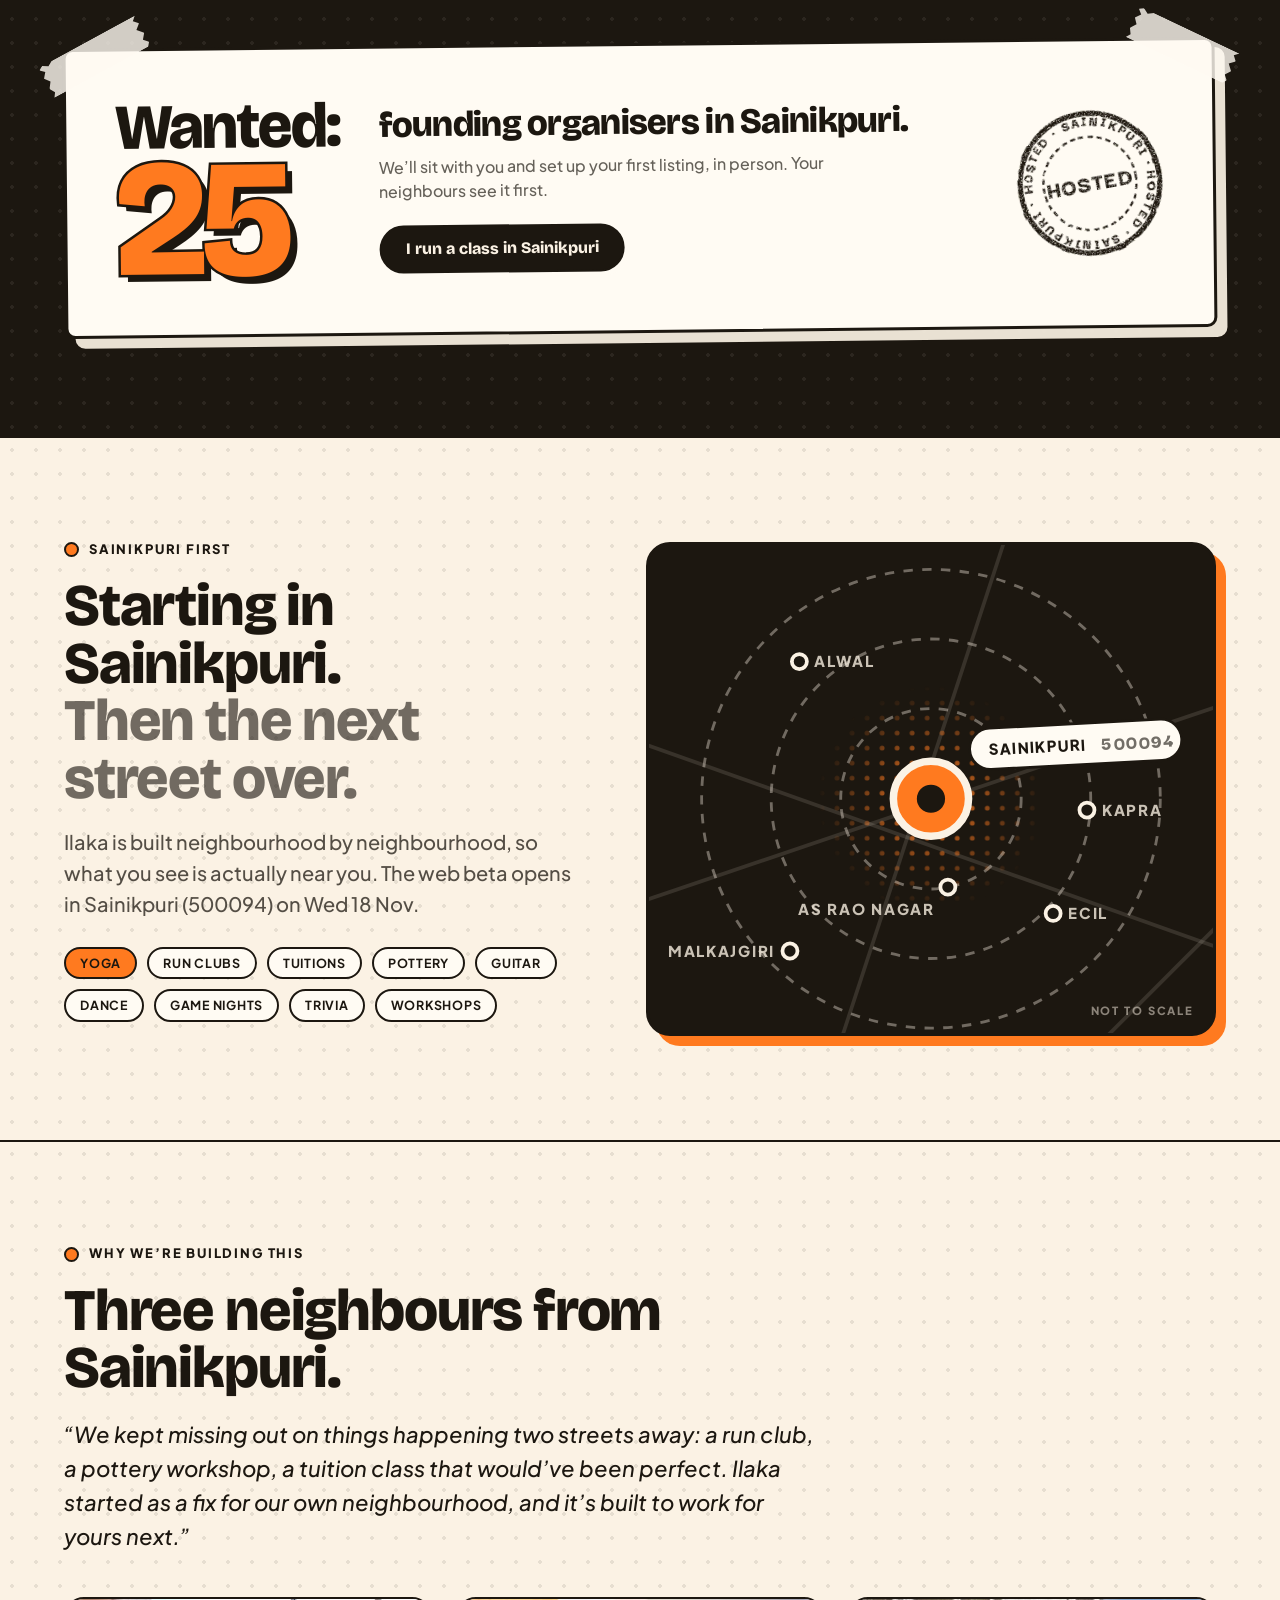
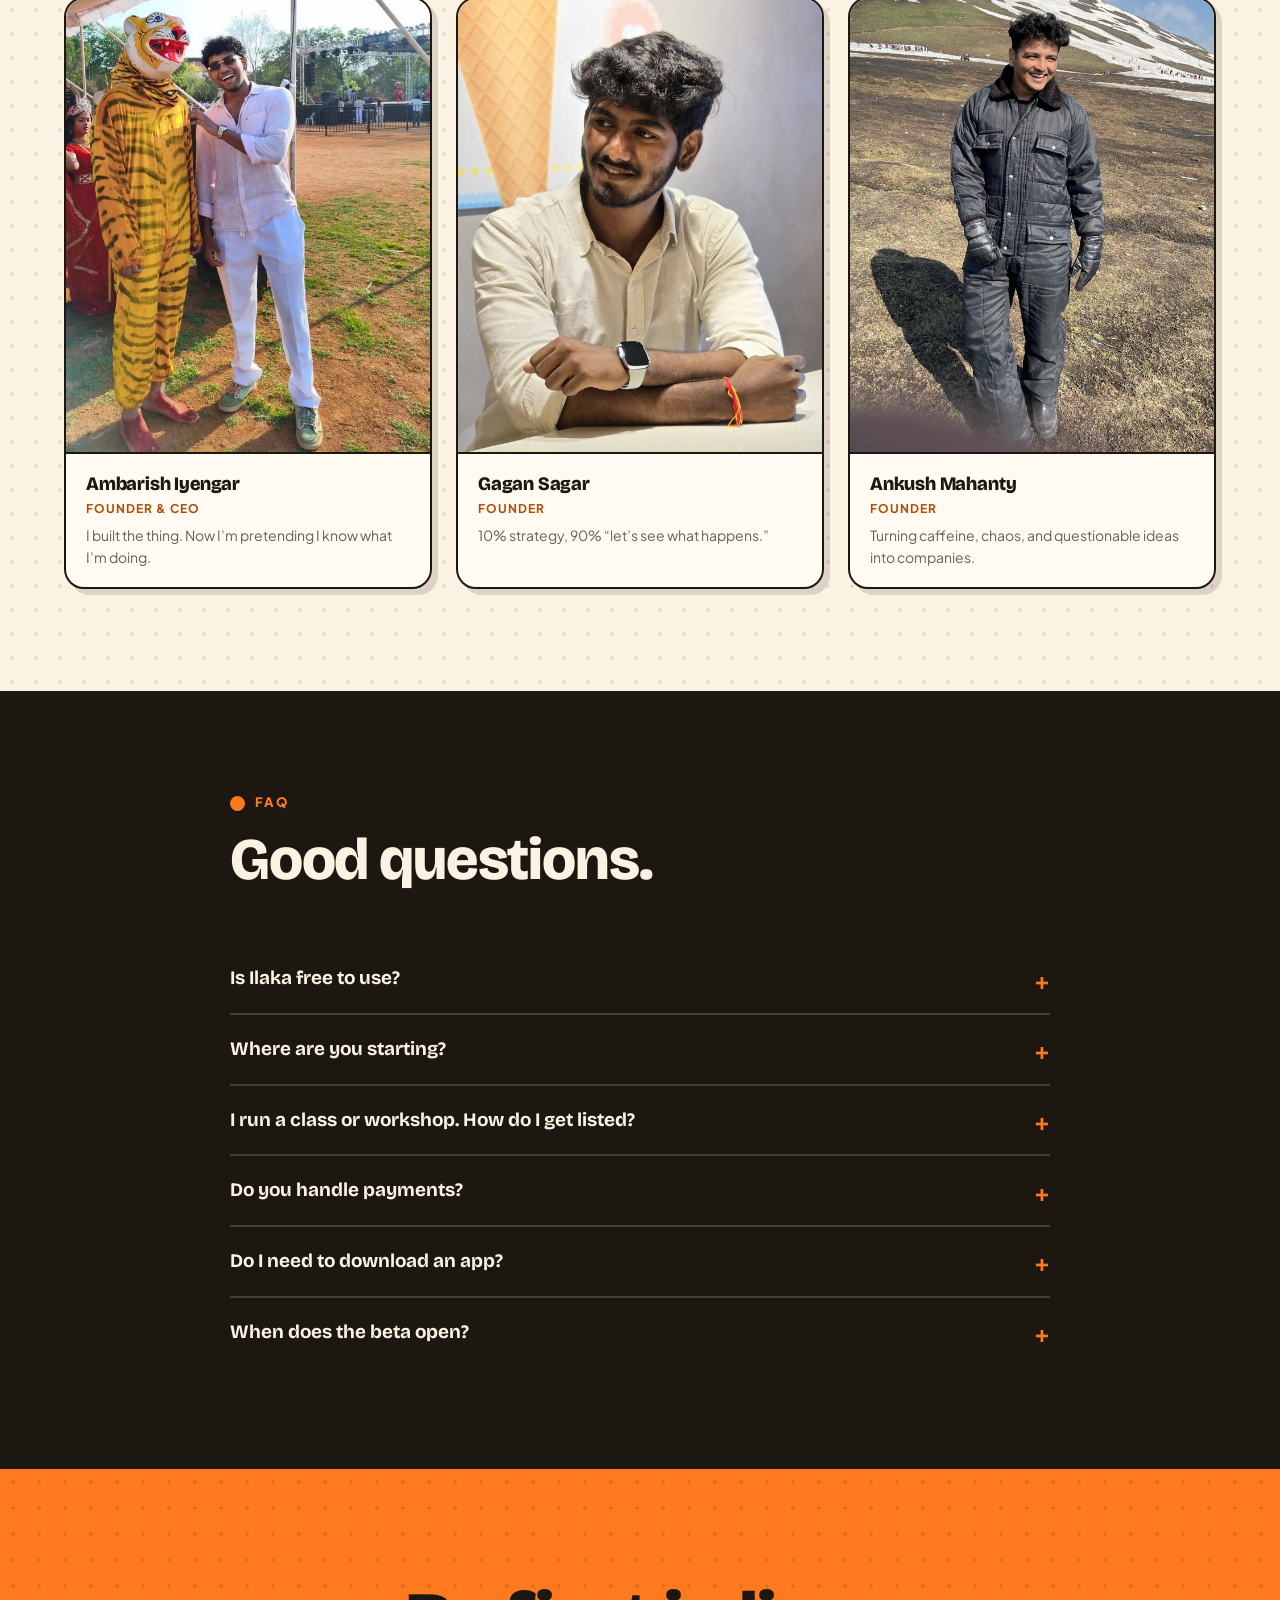
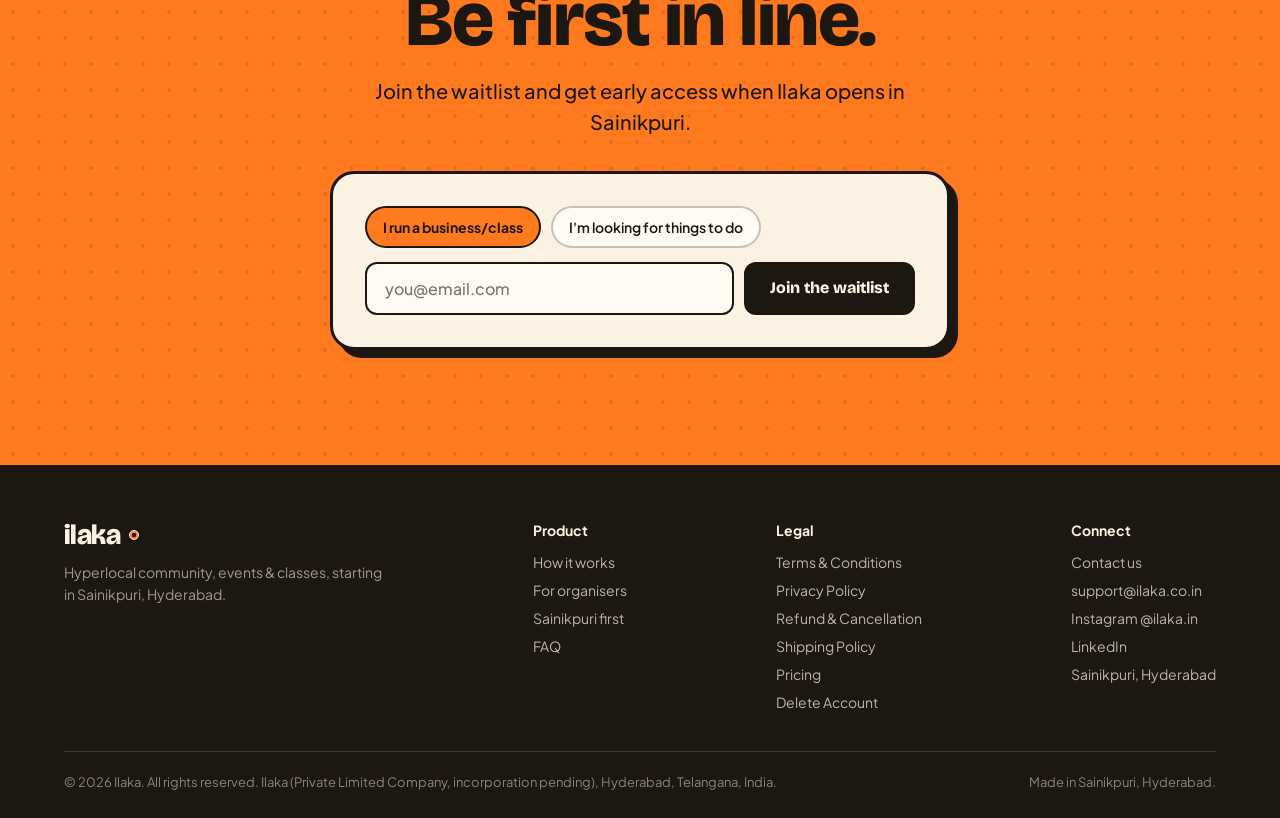
==== commit e7259ef1: "fix(seo): correct stale beta date, link to the live app The "31 October" beta-open date had passed (" ====
--- a/index.html
+++ b/index.html
@@ -430,7 +430,7 @@
             "name": "When does the beta open?",
             "acceptedAnswer": {
               "@type": "Answer",
-              "text": "The web beta opens in Sainikpuri on Saturday 31 October, starting with our first invites. Everyone on the waitlist gets in after that."
+              "text": "The web beta opens in Sainikpuri on Wednesday 18 November, starting with our first invites. Everyone on the waitlist gets in after that. Take an early look at app.ilaka.co.in."
             }
           }
         ]
@@ -451,6 +451,7 @@
       <a href="#organisers">For organisers</a>
       <a href="#sainikpuri">Sainikpuri</a>
       <a href="#faq">FAQ</a>
+      <a href="https://app.ilaka.co.in" target="_blank" rel="noopener">Open the app</a>
       <a href="#join" class="btn accent">Join the waitlist</a>
     </nav>
   </div>
@@ -469,7 +470,7 @@
           <a href="#join" class="btn accent">Join the waitlist</a>
           <a href="#organisers" class="btn ghost">I run a class</a>
         </div>
-        <p class="note">Free for neighbours. Web beta opens Sat 31 Oct.</p>
+        <p class="note">Free for neighbours. Web beta opens Wed 18 Nov — <a href="https://app.ilaka.co.in">preview the app</a>.</p>
       </div>
       <ul class="pile" aria-label="Messages about one yoga class, spread across different groups">
         <li class="slip" style="--x:60%;--y:2%;--r:8deg;--i:0"><small>Society notices</small>Plumber number?</li>
@@ -691,7 +692,7 @@
         <span class="kicker">Sainikpuri first</span>
         <div class="head" style="margin-bottom:0">
           <h2 id="where-title">Starting in Sainikpuri.<br><span>Then the next street over.</span></h2>
-          <p class="lead">Ilaka is built neighbourhood by neighbourhood, so what you see is actually near you. The web beta opens in Sainikpuri (500094) on Sat 31 Oct.</p>
+          <p class="lead">Ilaka is built neighbourhood by neighbourhood, so what you see is actually near you. The web beta opens in Sainikpuri (500094) on Wed 18 Nov.</p>
         </div>
         <ul class="chips" aria-label="Things people run nearby">
           <li>Yoga</li><li>Run clubs</li><li>Tuitions</li><li>Pottery</li><li>Guitar</li><li>Dance</li><li>Game nights</li><li>Trivia</li><li>Workshops</li>
@@ -786,7 +787,7 @@
       </div>
       <div class="faq-item">
         <button class="faq-q" aria-expanded="false"><span>When does the beta open?</span><span class="faq-icon" aria-hidden="true">+</span></button>
-        <p class="faq-a">The web beta opens in Sainikpuri on Saturday 31 October, starting with our first invites. Everyone on the waitlist gets in after that.</p>
+        <p class="faq-a">The web beta opens in Sainikpuri on Wednesday 18 November, starting with our first invites. Everyone on the waitlist gets in after that. Take an early look at <a href="https://app.ilaka.co.in">app.ilaka.co.in</a>.</p>
       </div>
     </div>
   </section>
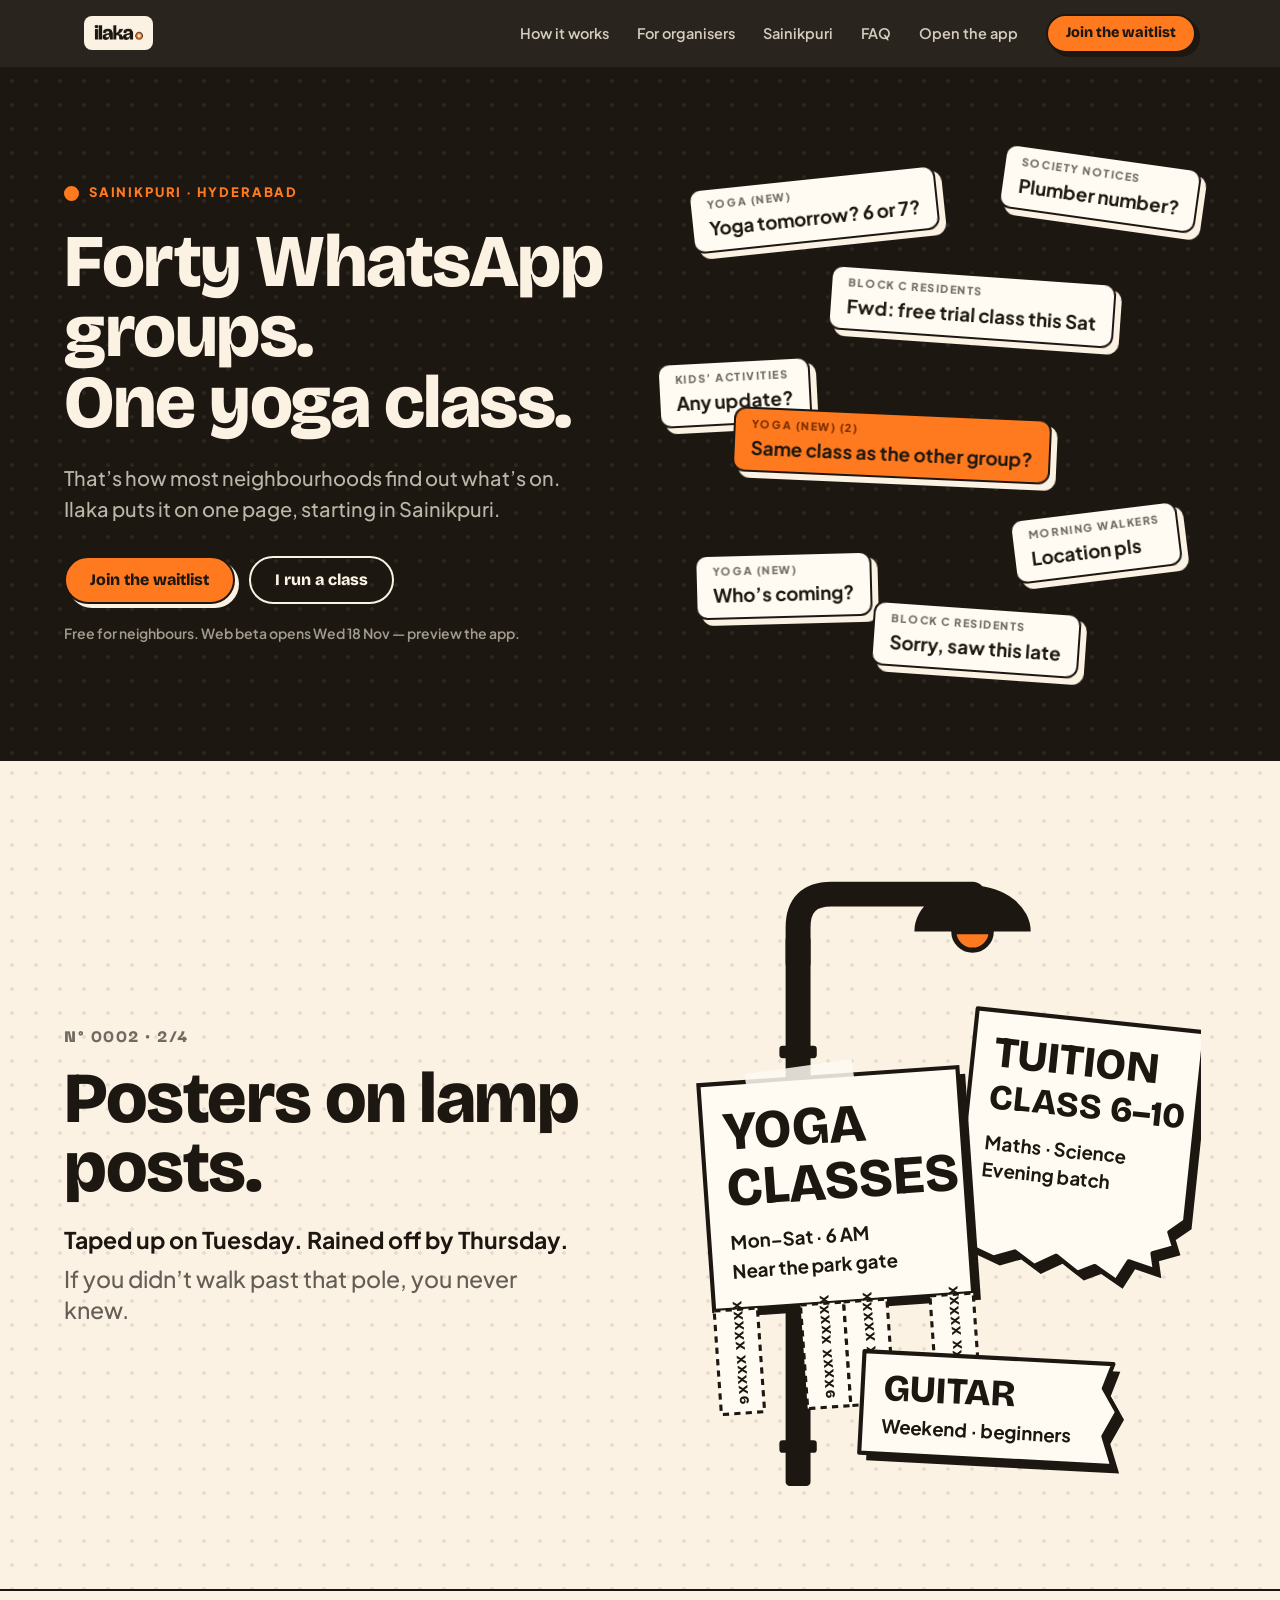
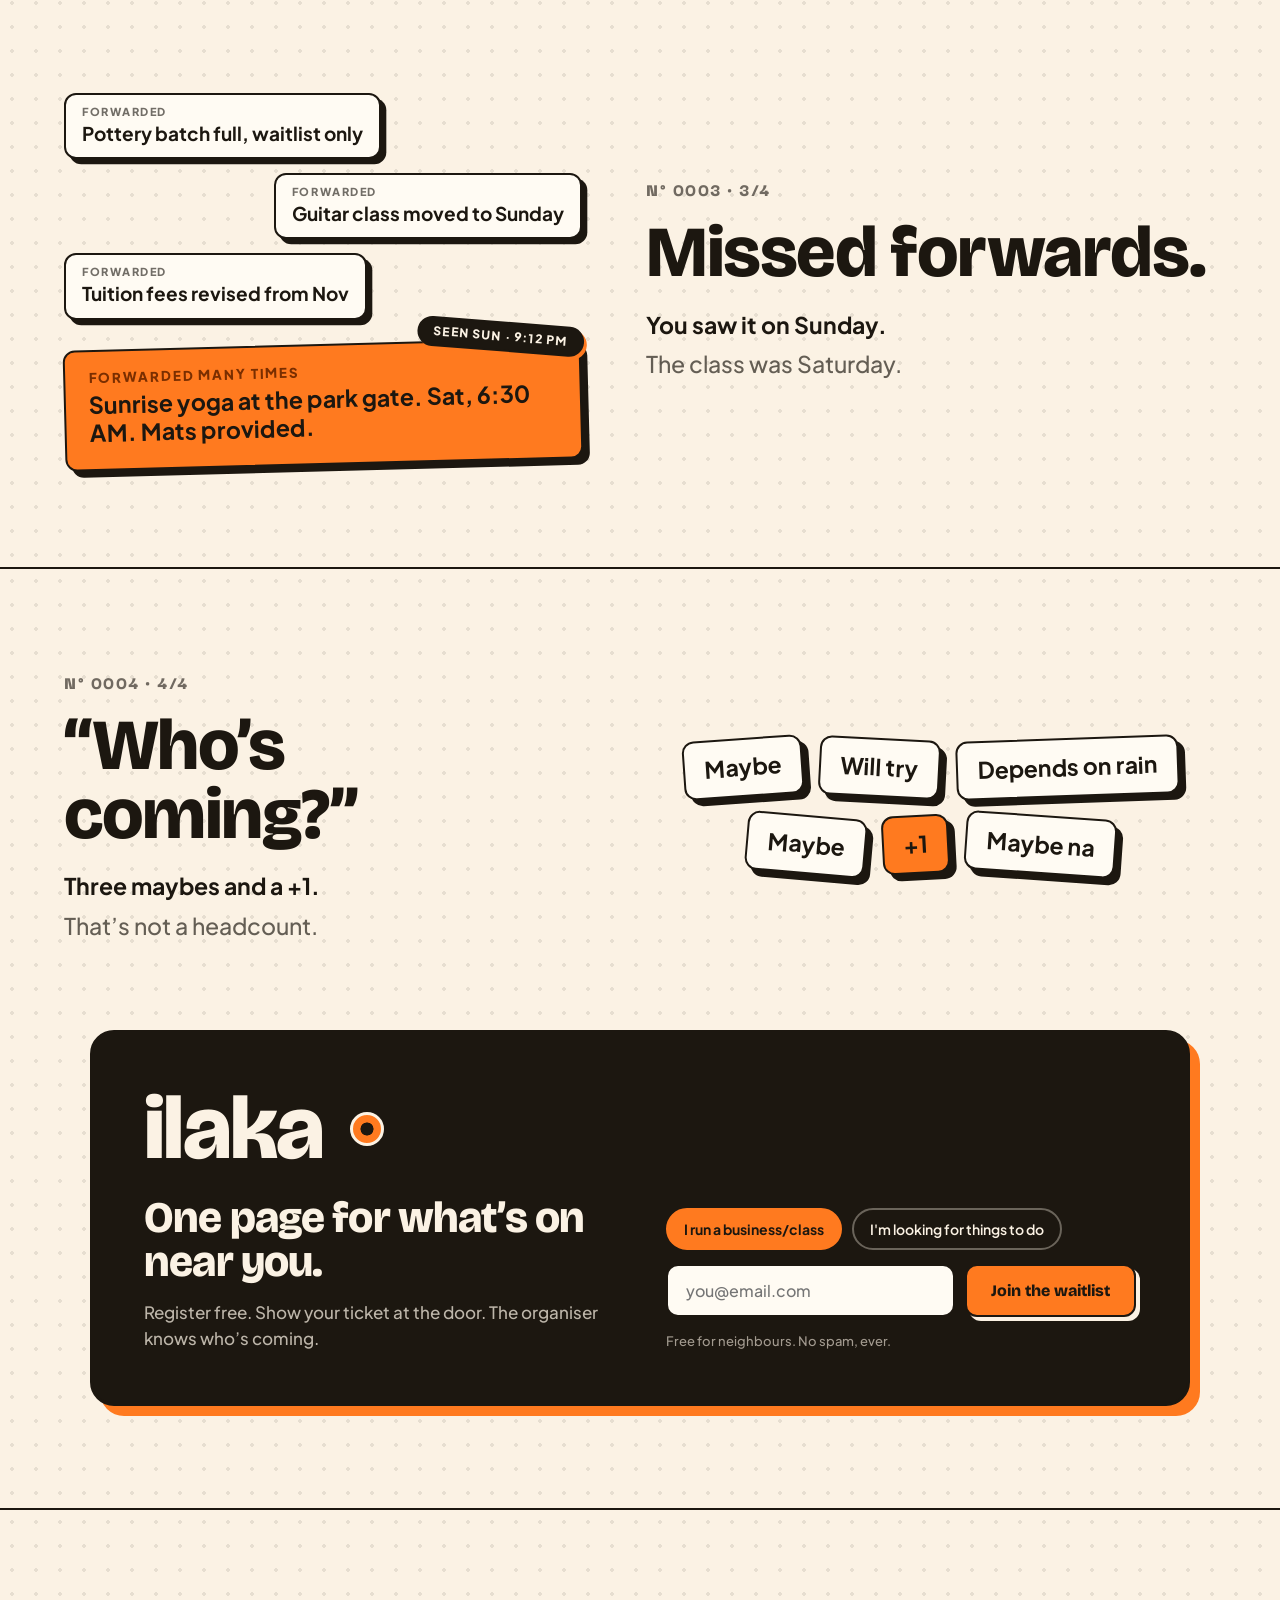
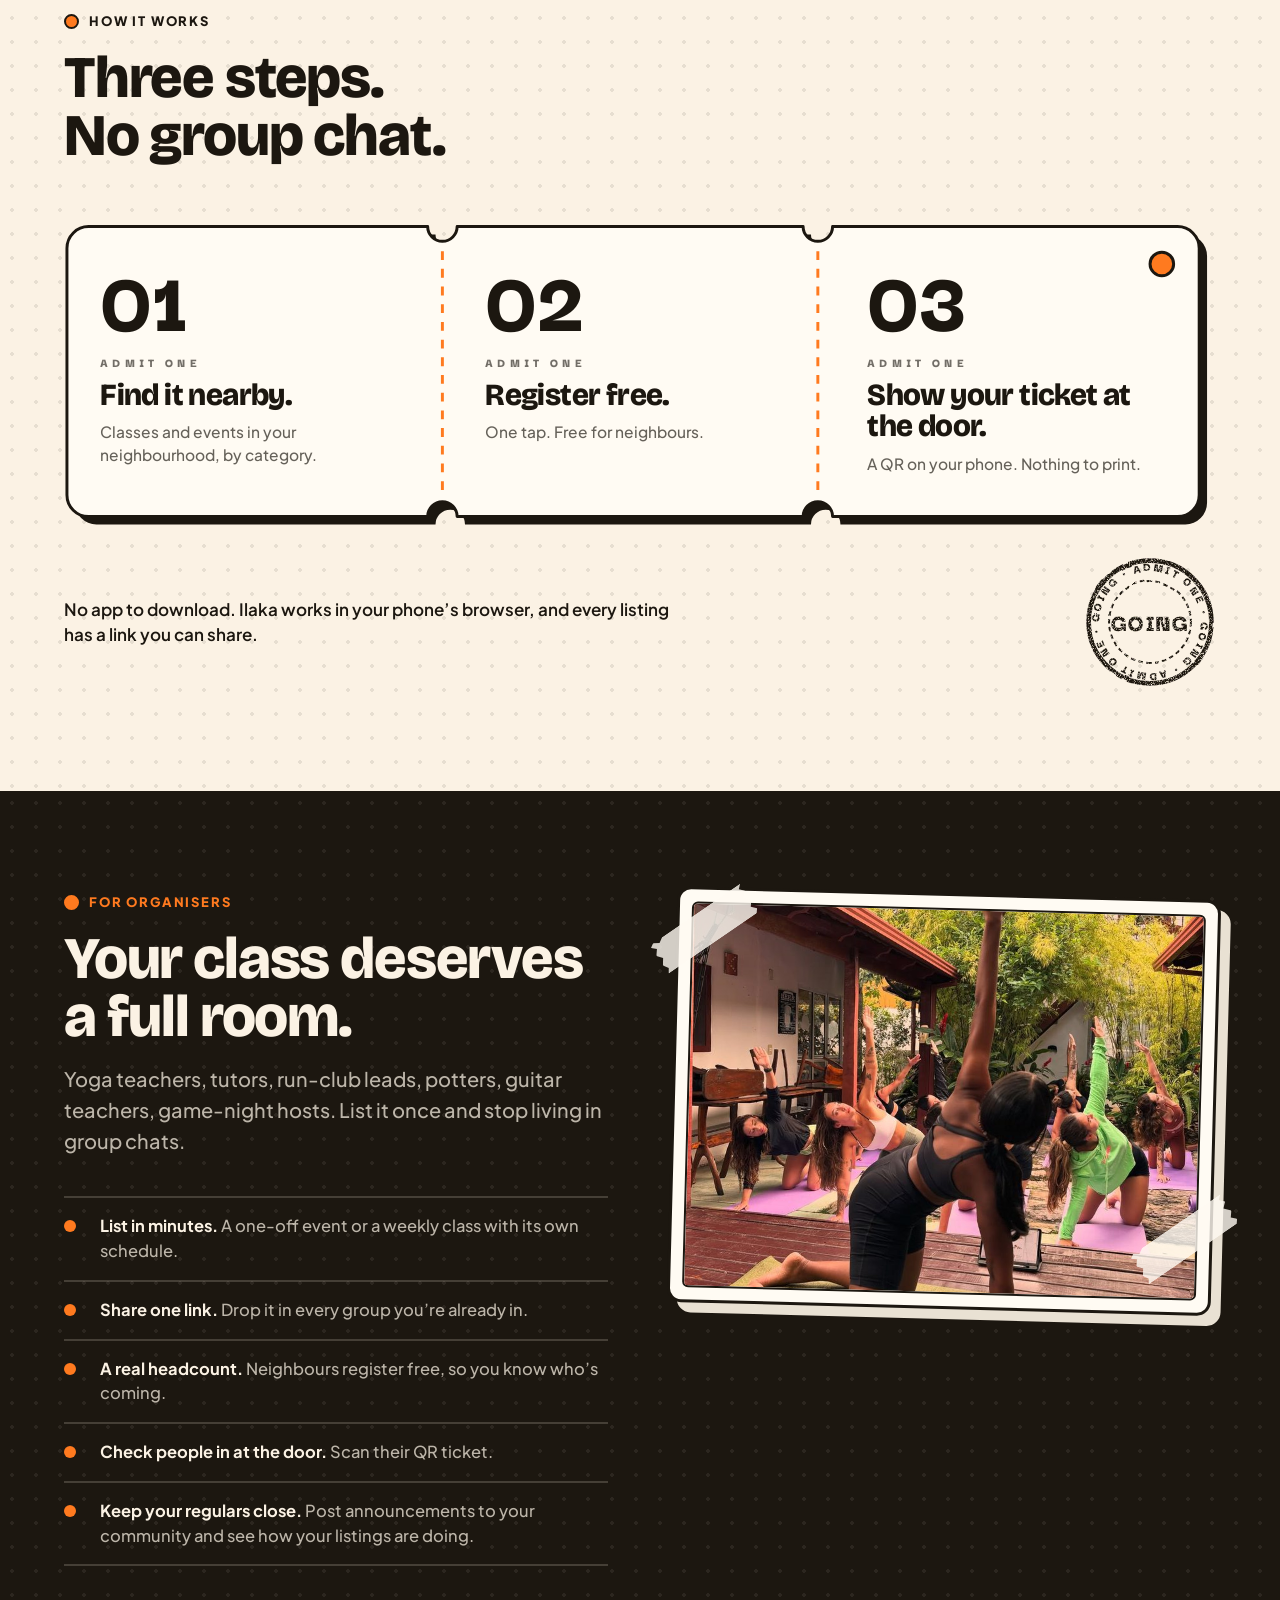
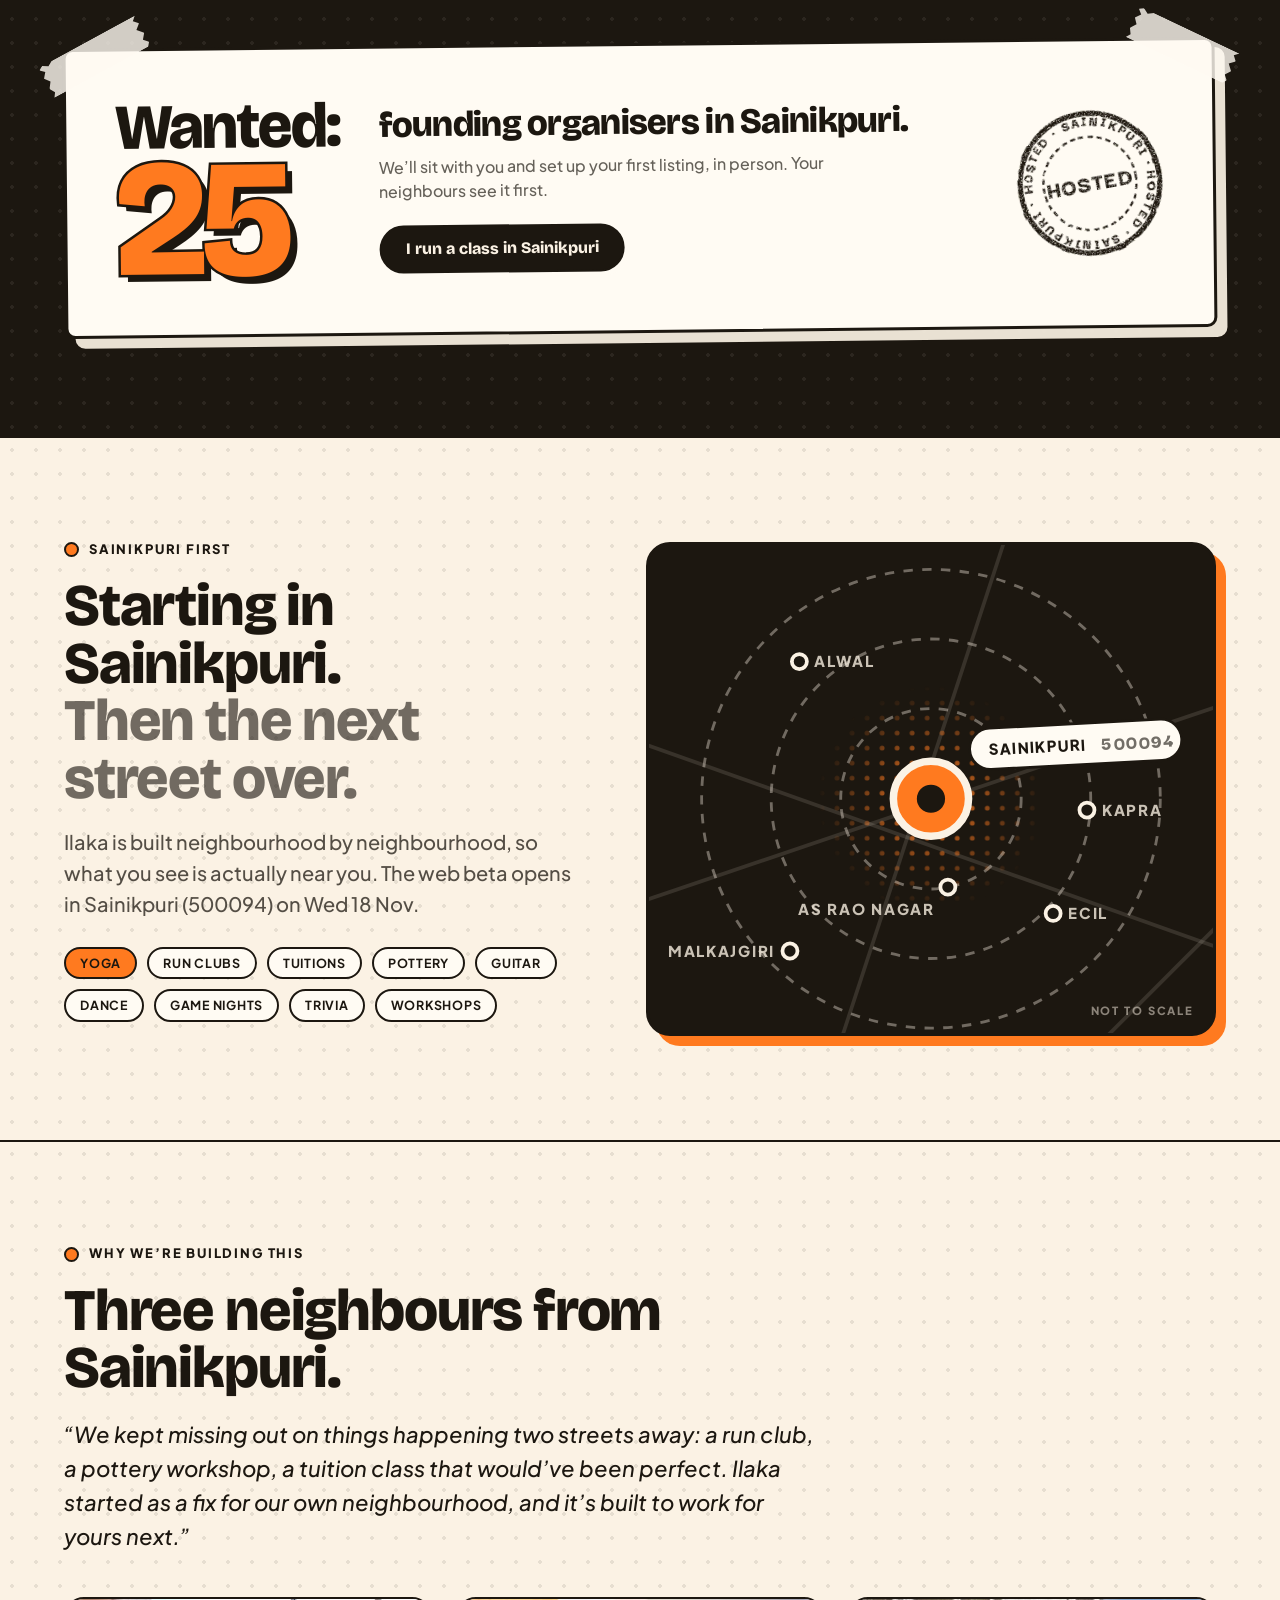
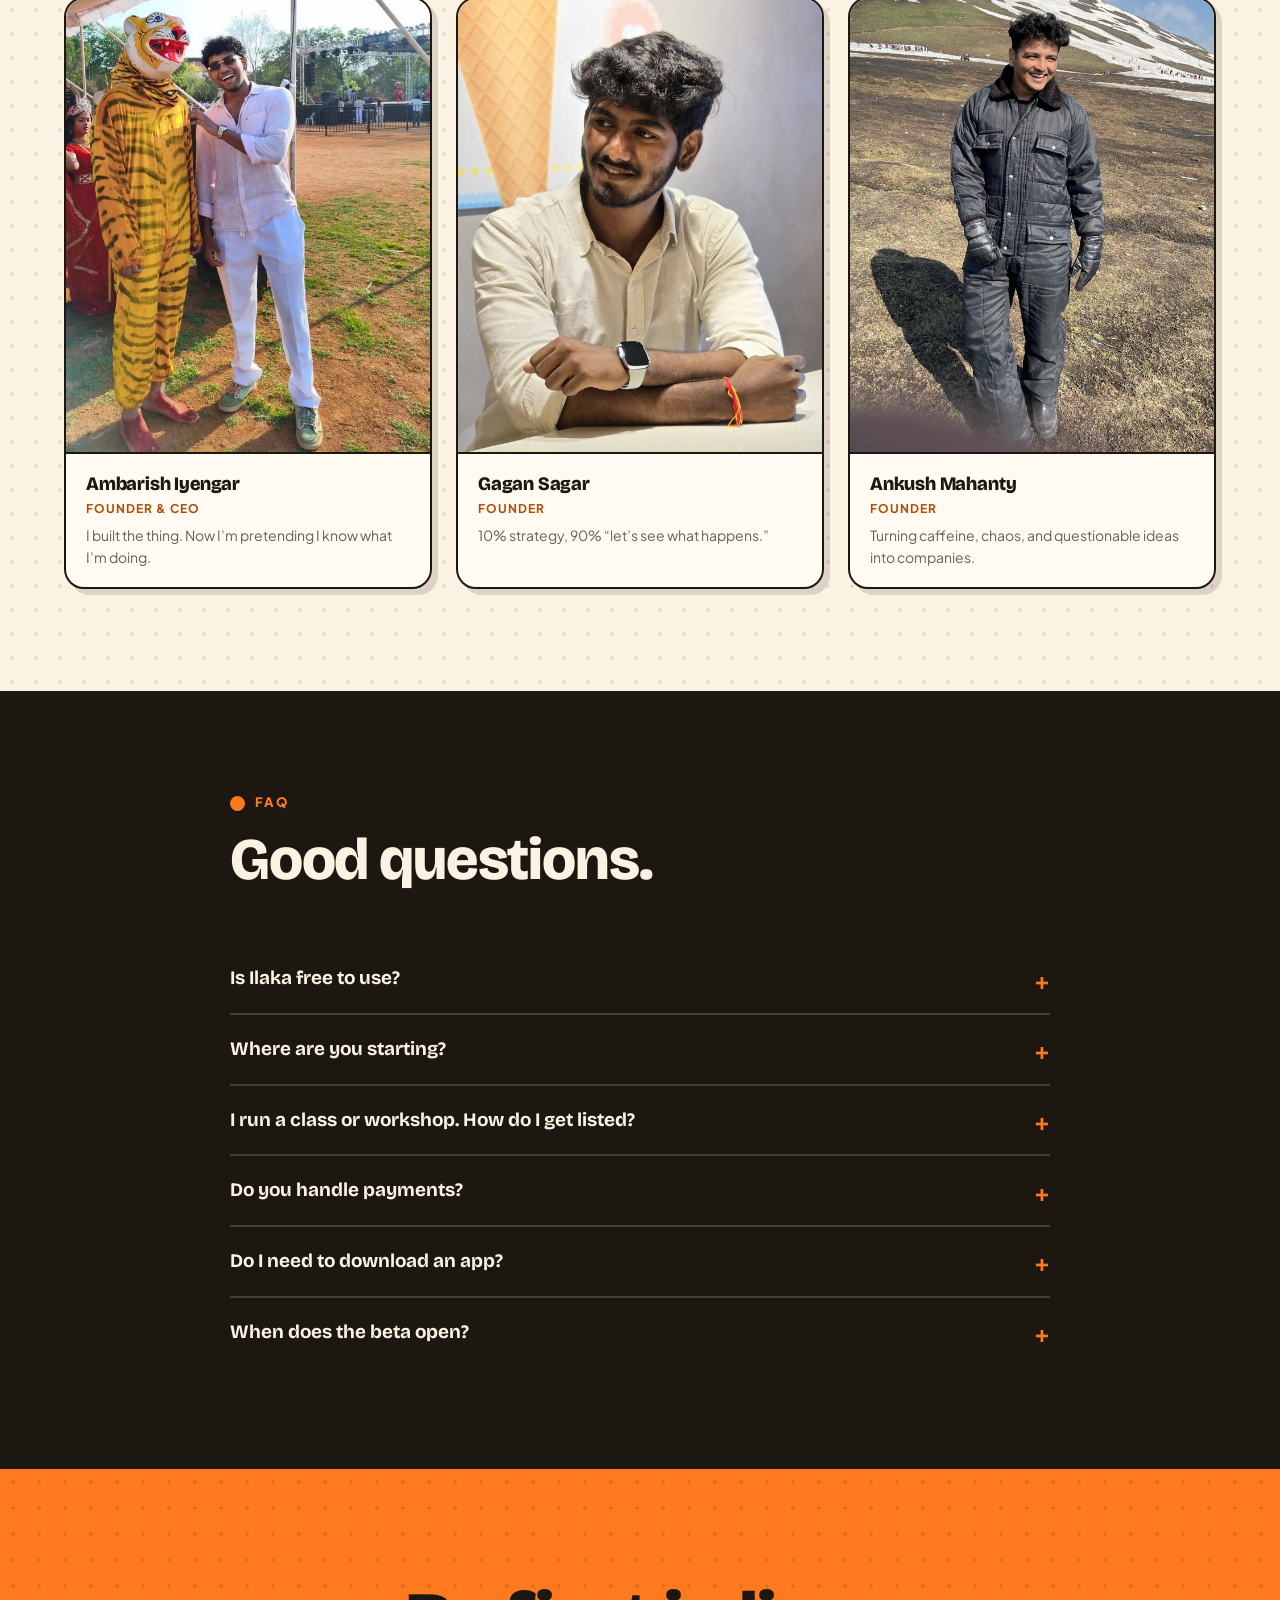
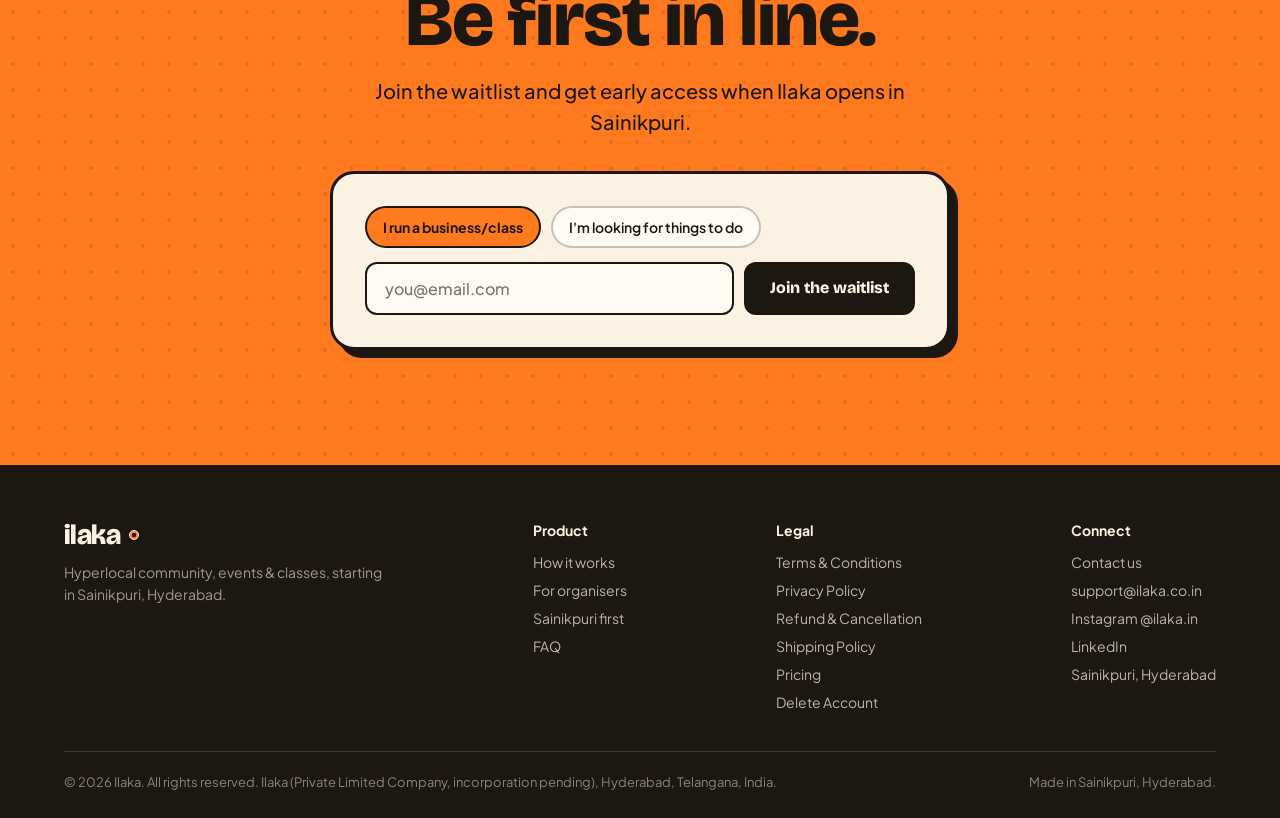
==== commit f698ea1f: "Swap nav logo for the ilaka wordmark badge Replace the old pin-illustration logo (unreadable when sh" ====
--- a/index.html
+++ b/index.html
@@ -95,6 +95,7 @@
   /* wordmark: ilaka + the punched ring */
   .wm{font-family:var(--display);font-weight:800;font-variation-settings:'opsz' 96;letter-spacing:-0.02em;line-height:1;white-space:nowrap;display:inline-flex;align-items:center;gap:.22em}
   .wm-mark{height:1.3em;width:auto;display:block}
+  .wm-logo{height:34px;width:auto;display:block;border-radius:8px}
   .wm .ring{display:inline-block;width:.38em;height:.38em;margin-left:.08em;border-radius:50%;border:.04em solid currentColor;vertical-align:baseline;
     background:radial-gradient(circle,var(--hole,var(--paper)) 0 .07em,var(--accent) calc(.07em + .5px))}
   .g-ink .wm .ring,.on-ink .wm .ring{--hole:var(--ink)}
@@ -320,9 +321,9 @@
         "url": "https://www.ilaka.co.in/",
         "logo": {
           "@type": "ImageObject",
-          "url": "https://www.ilaka.co.in/assets/ilaka-logo.png",
-          "width": 822,
-          "height": 818
+          "url": "https://www.ilaka.co.in/assets/wordmark-ink-on-paper.png",
+          "width": 1528,
+          "height": 756
         },
         "image": "https://www.ilaka.co.in/assets/photos/community-2.jpg",
         "email": "support@ilaka.co.in",
@@ -445,7 +446,7 @@
 <!-- ===================== NAV ===================== -->
 <header class="nav">
   <div class="wrap">
-    <a href="#main" class="wm" aria-label="Ilaka, home"><img src="assets/ilaka-logo.png" alt="" class="wm-mark">ilaka<span class="ring" aria-hidden="true"></span></a>
+    <a href="#main" aria-label="Ilaka, home"><img src="assets/wordmark-ink-on-paper.png" alt="Ilaka" class="wm-logo"></a>
     <nav class="links" aria-label="Main">
       <a href="#how-it-works">How it works</a>
       <a href="#organisers">For organisers</a>
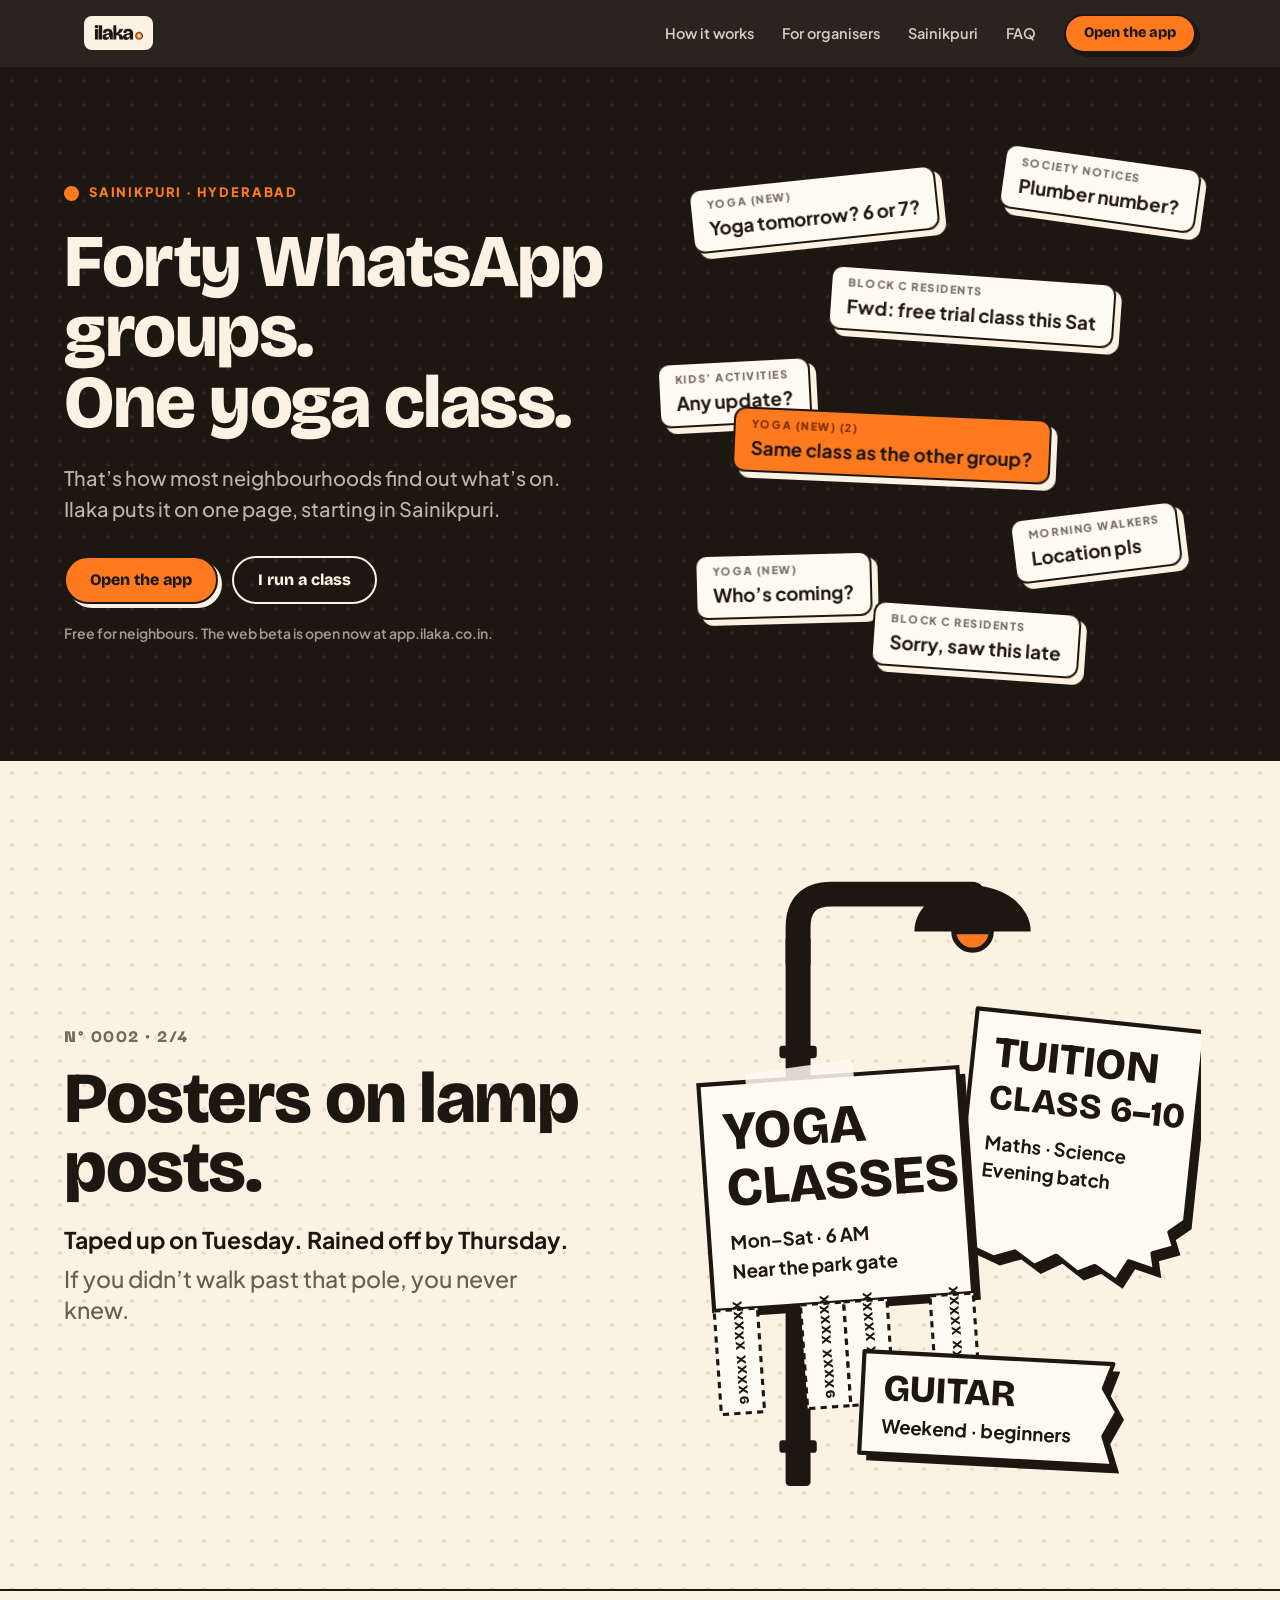
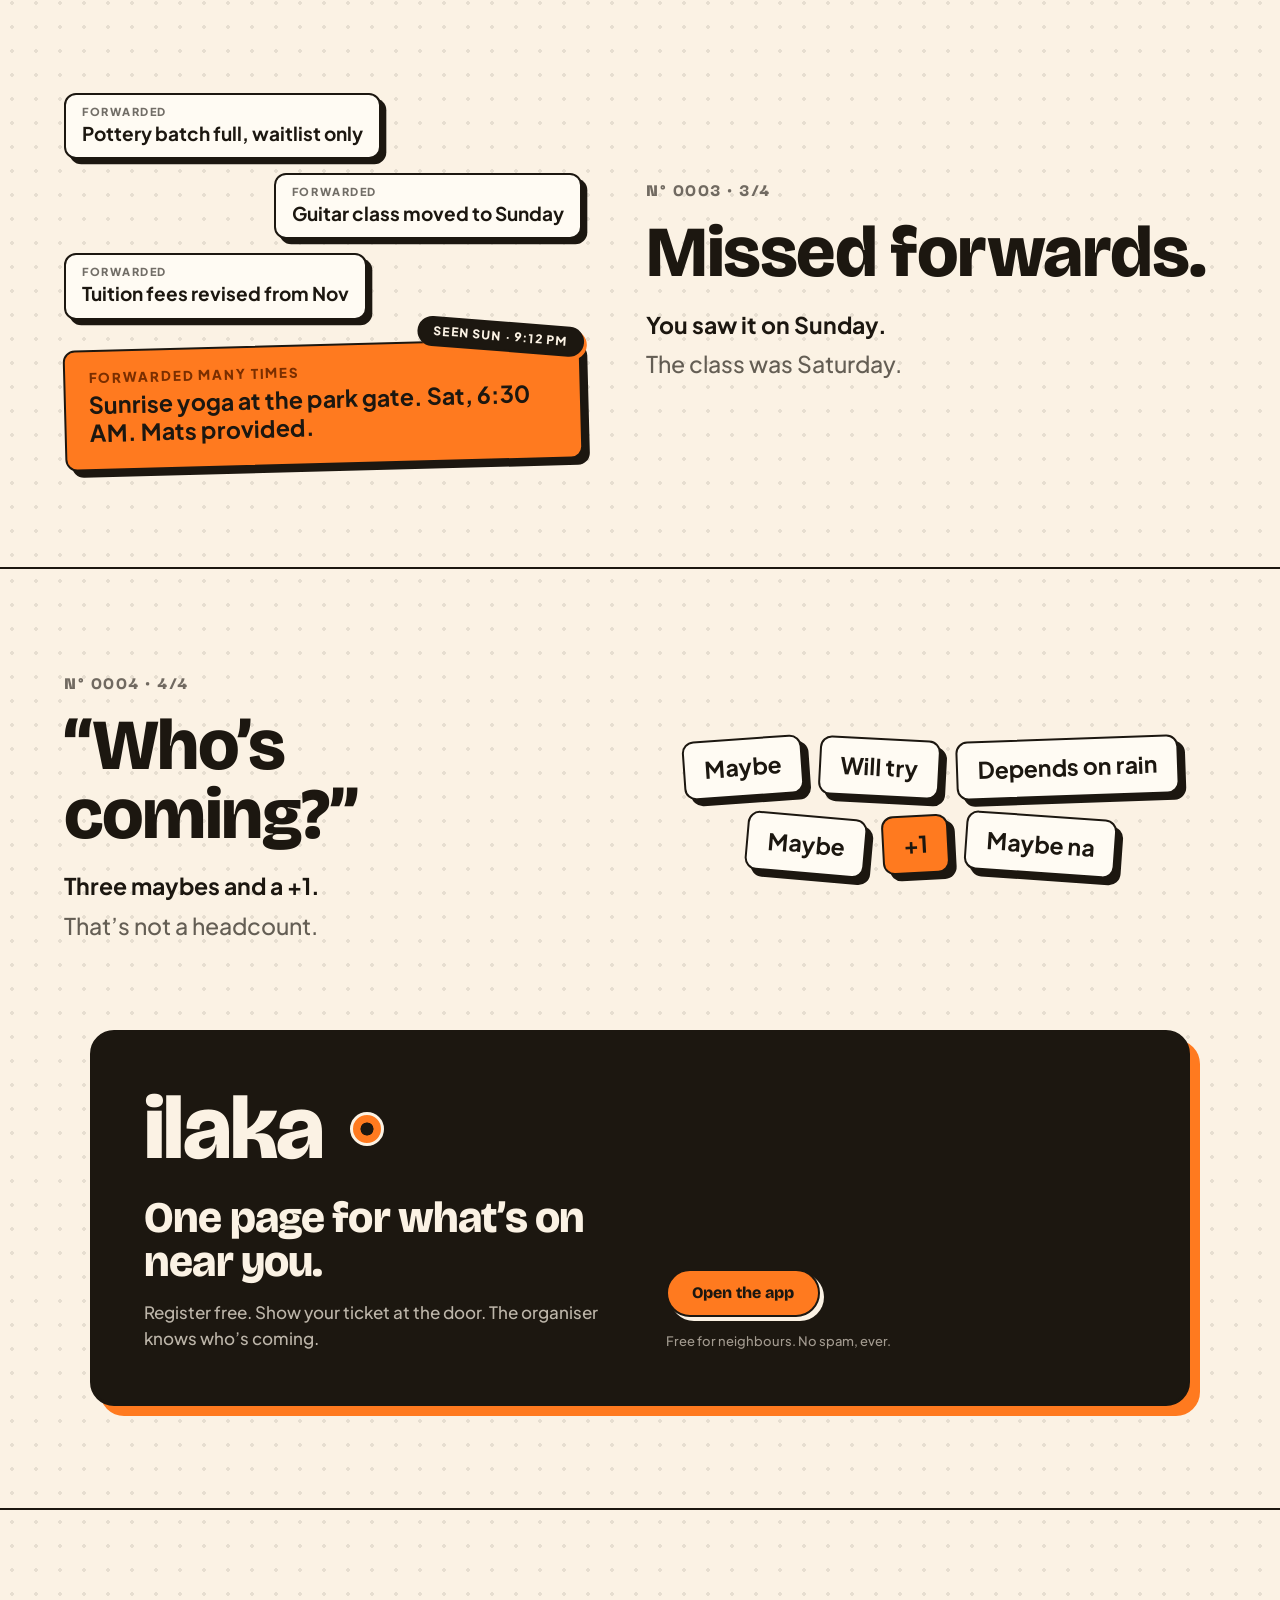
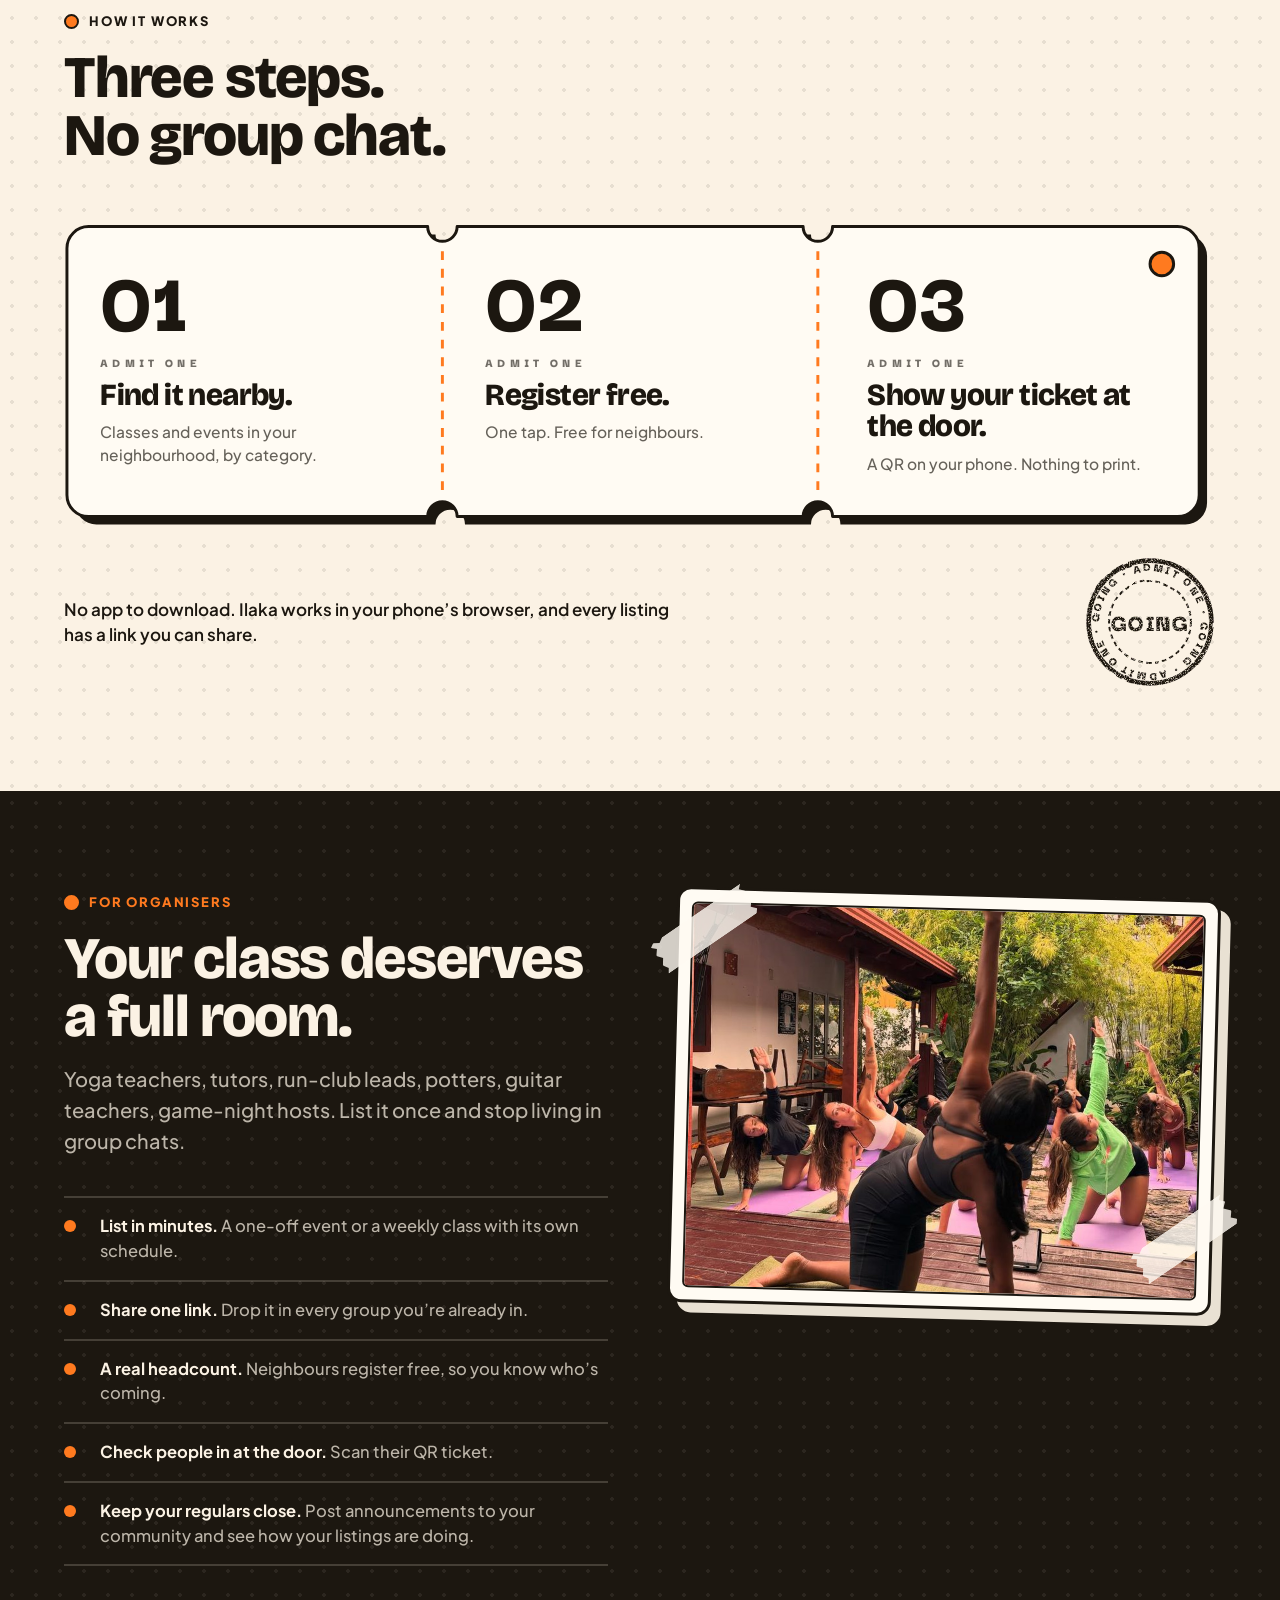
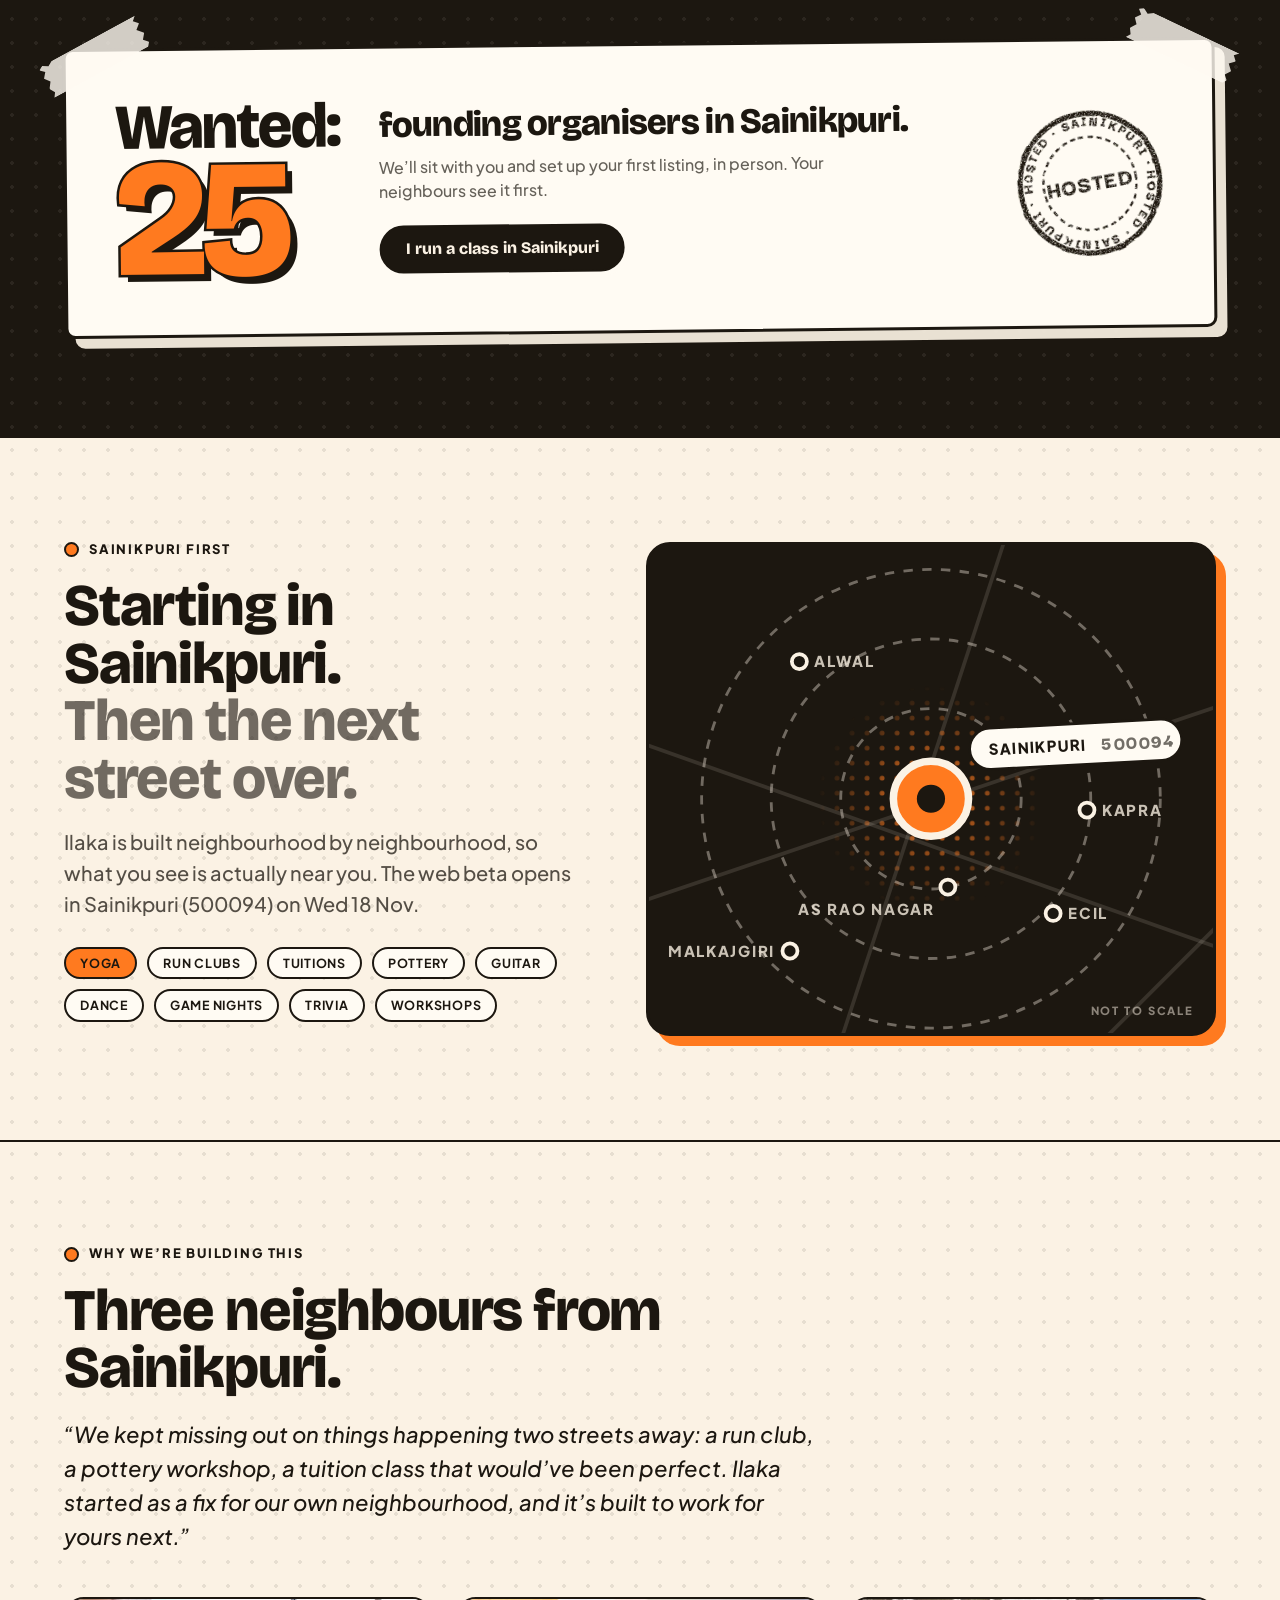
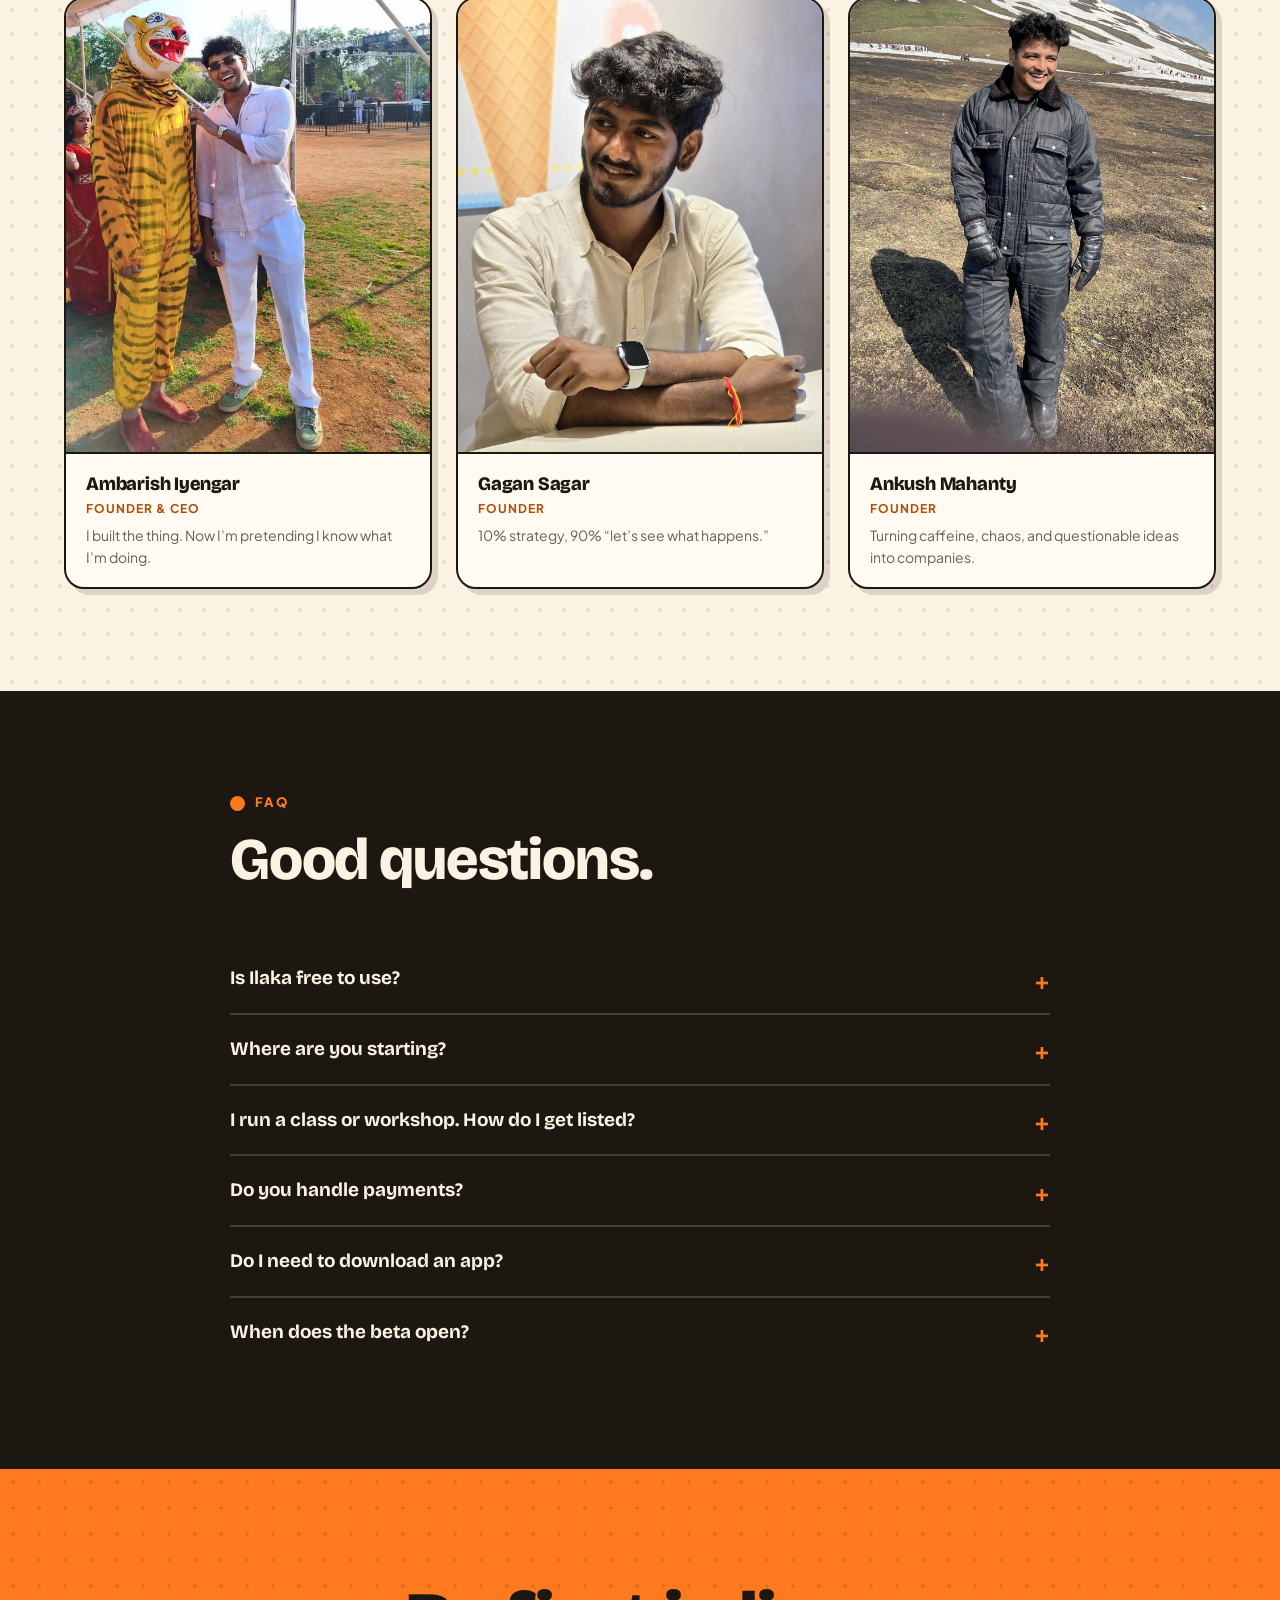
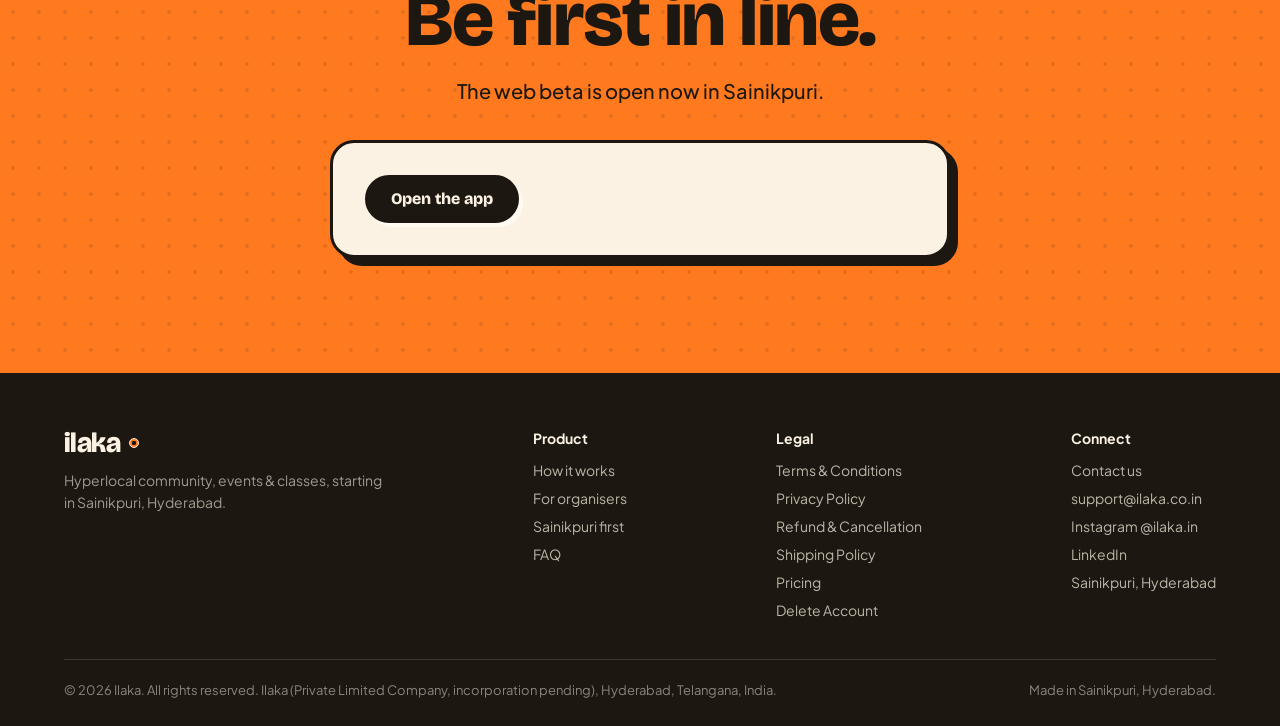
==== commit eb746f9f: "Replace waitlist CTAs with direct link to the webapp Beta is open; point users straight to app.ilaka" ====
--- a/index.html
+++ b/index.html
@@ -452,8 +452,7 @@
       <a href="#organisers">For organisers</a>
       <a href="#sainikpuri">Sainikpuri</a>
       <a href="#faq">FAQ</a>
-      <a href="https://app.ilaka.co.in" target="_blank" rel="noopener">Open the app</a>
-      <a href="#join" class="btn accent">Join the waitlist</a>
+      <a href="https://app.ilaka.co.in" target="_blank" rel="noopener" class="btn accent">Open the app</a>
     </nav>
   </div>
 </header>
@@ -468,10 +467,10 @@
         <h1 id="hero-title">Forty WhatsApp<br>groups.<br>One yoga class.</h1>
         <p class="lead">That’s how most neighbourhoods find out what’s on. Ilaka puts it on one page, starting in Sainikpuri.</p>
         <div class="ctas">
-          <a href="#join" class="btn accent">Join the waitlist</a>
+          <a href="https://app.ilaka.co.in" target="_blank" rel="noopener" class="btn accent">Open the app</a>
           <a href="#organisers" class="btn ghost">I run a class</a>
         </div>
-        <p class="note">Free for neighbours. Web beta opens Wed 18 Nov — <a href="https://app.ilaka.co.in">preview the app</a>.</p>
+        <p class="note">Free for neighbours. The web beta is open now at <a href="https://app.ilaka.co.in">app.ilaka.co.in</a>.</p>
       </div>
       <ul class="pile" aria-label="Messages about one yoga class, spread across different groups">
         <li class="slip" style="--x:60%;--y:2%;--r:8deg;--i:0"><small>Society notices</small>Plumber number?</li>
@@ -579,17 +578,7 @@
           <p>Register free. Show your ticket at the door. The organiser knows who’s coming.</p>
         </div>
         <div class="wl">
-          <div class="roles">
-            <button type="button" class="role-btn is-active" data-role="business">I run a business/class</button>
-            <button type="button" class="role-btn" data-role="participant">I'm looking for things to do</button>
-          </div>
-          <form class="wl-form" novalidate>
-            <label class="skip" for="wl-email-1">Email address</label>
-            <input id="wl-email-1" type="email" class="wl-email" placeholder="you@email.com" autocomplete="email" maxlength="254" />
-            <button type="submit" class="btn accent">Join the waitlist</button>
-          </form>
-          <p class="wl-error" hidden></p>
-          <div class="wl-success" hidden></div>
+          <a href="https://app.ilaka.co.in" target="_blank" rel="noopener" class="btn accent">Open the app</a>
           <p class="hint">Free for neighbours. No spam, ever.</p>
         </div>
       </div>
@@ -796,19 +785,9 @@
   <!-- ===================== FINAL WAITLIST ===================== -->
   <section id="waitlist-final" class="final g-accent" aria-labelledby="final-title">
     <h2 id="final-title">Be first in line.</h2>
-    <p class="lead">Join the waitlist and get early access when Ilaka opens in Sainikpuri.</p>
+    <p class="lead">The web beta is open now in Sainikpuri.</p>
     <div class="wl">
-      <div class="roles">
-        <button type="button" class="role-btn is-active" data-role="business">I run a business/class</button>
-        <button type="button" class="role-btn" data-role="participant">I'm looking for things to do</button>
-      </div>
-      <form class="wl-form" novalidate>
-        <label class="skip" for="wl-email-2">Email address</label>
-        <input id="wl-email-2" type="email" class="wl-email" placeholder="you@email.com" autocomplete="email" maxlength="254" />
-        <button type="submit" class="btn ink">Join the waitlist</button>
-      </form>
-      <p class="wl-error" hidden></p>
-      <div class="wl-success" hidden></div>
+      <a href="https://app.ilaka.co.in" target="_blank" rel="noopener" class="btn ink">Open the app</a>
     </div>
   </section>
 </main>
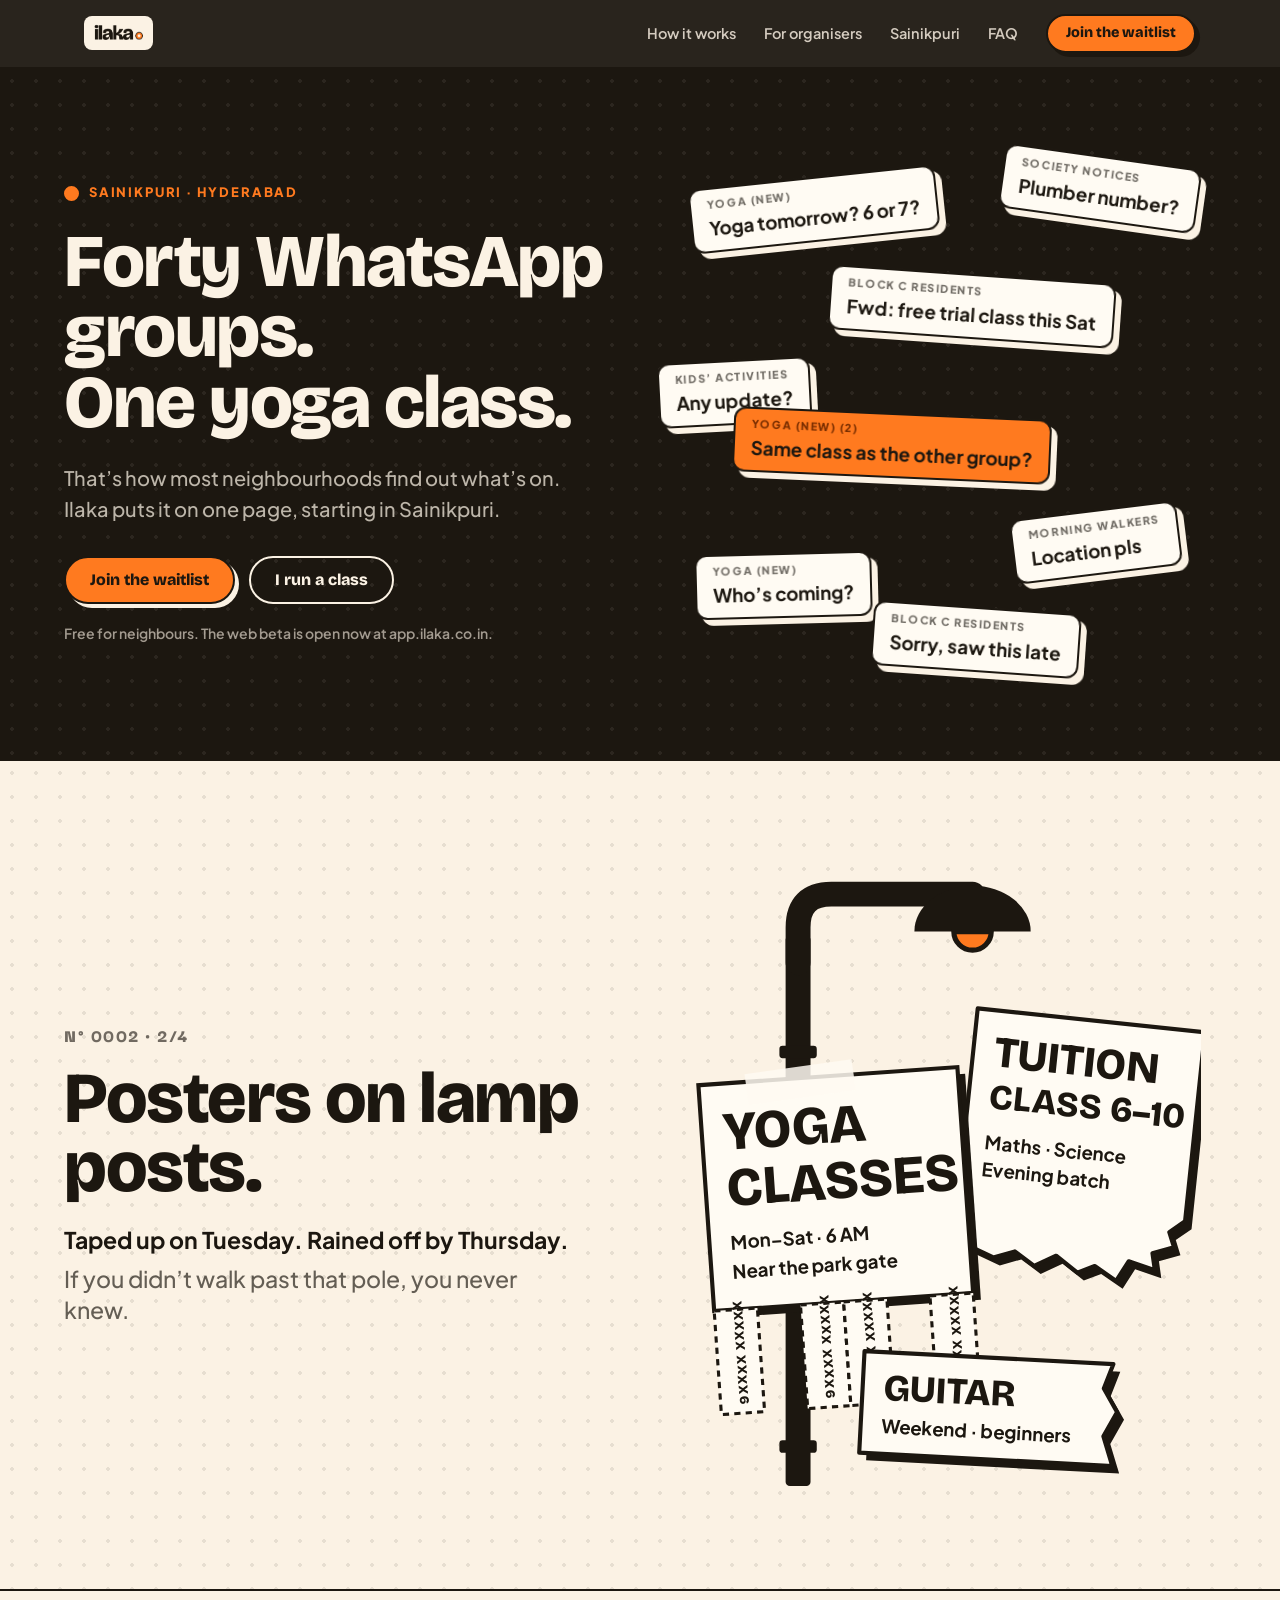
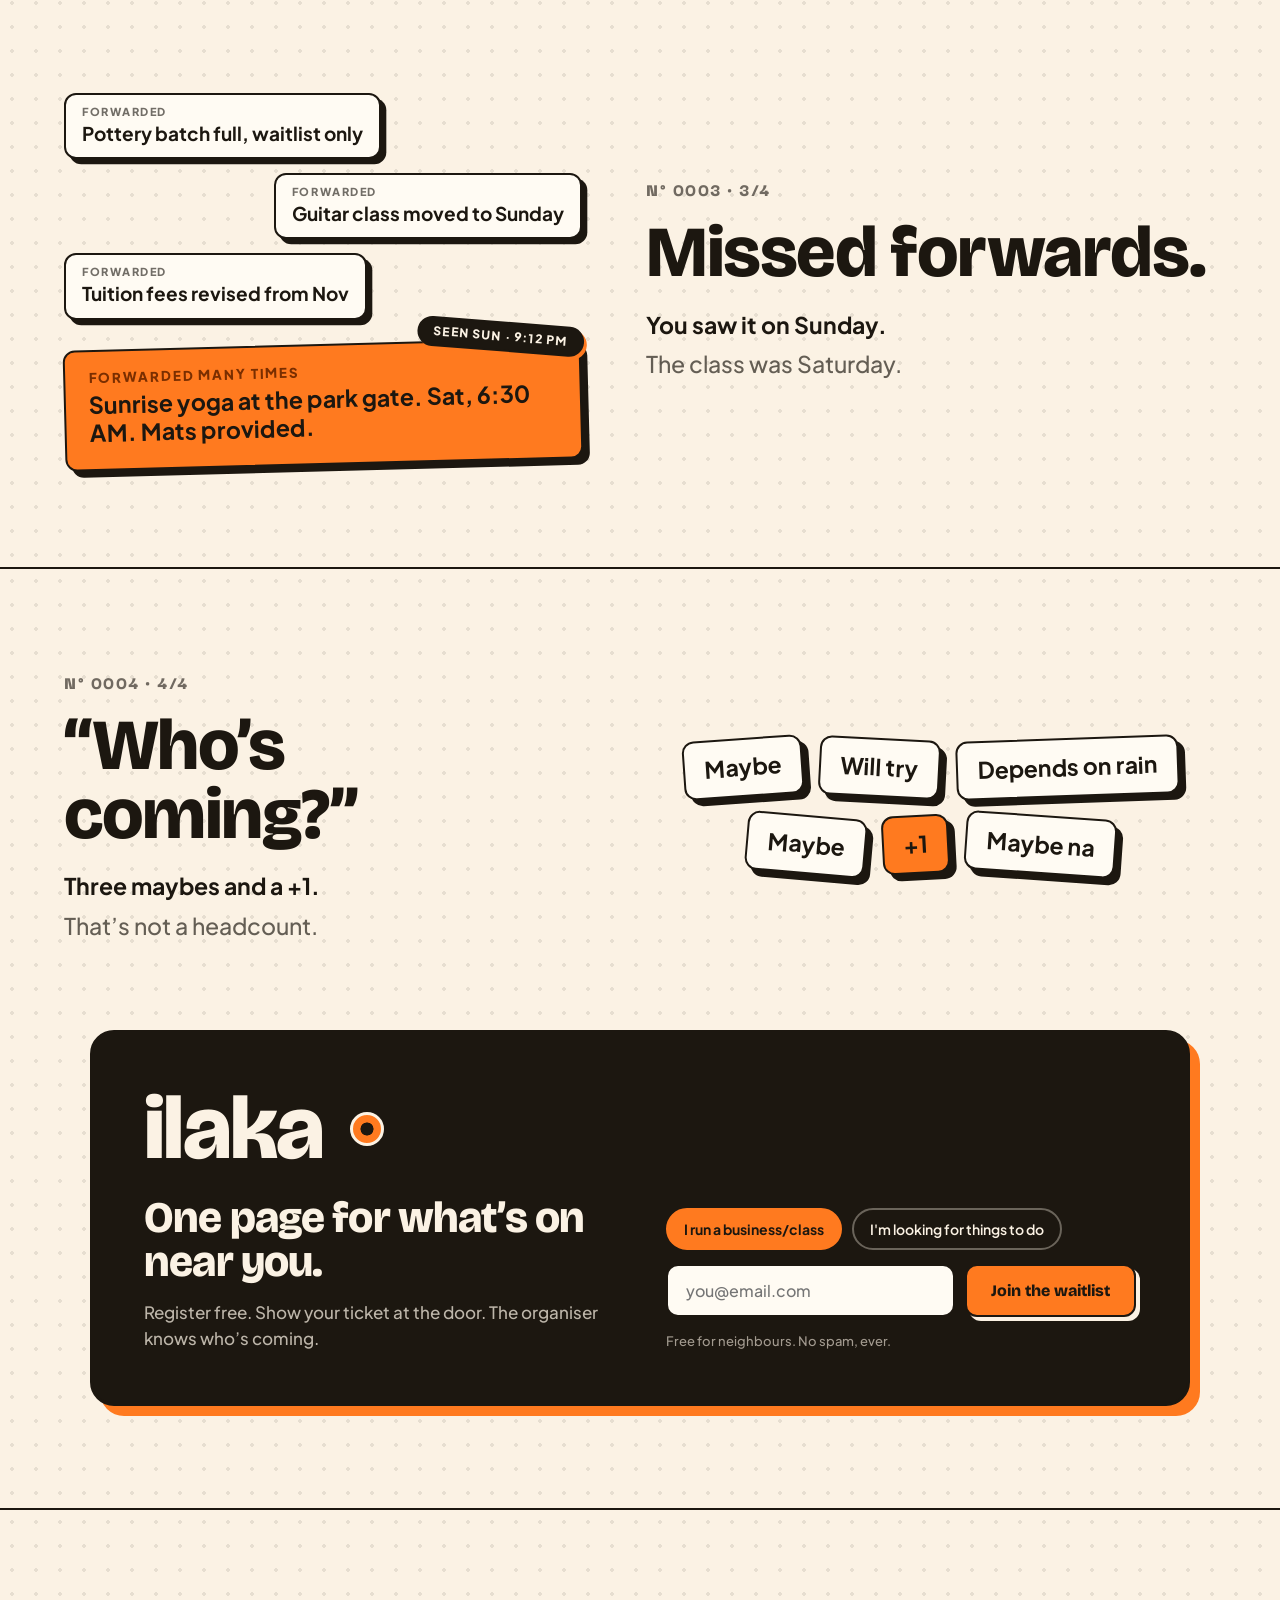
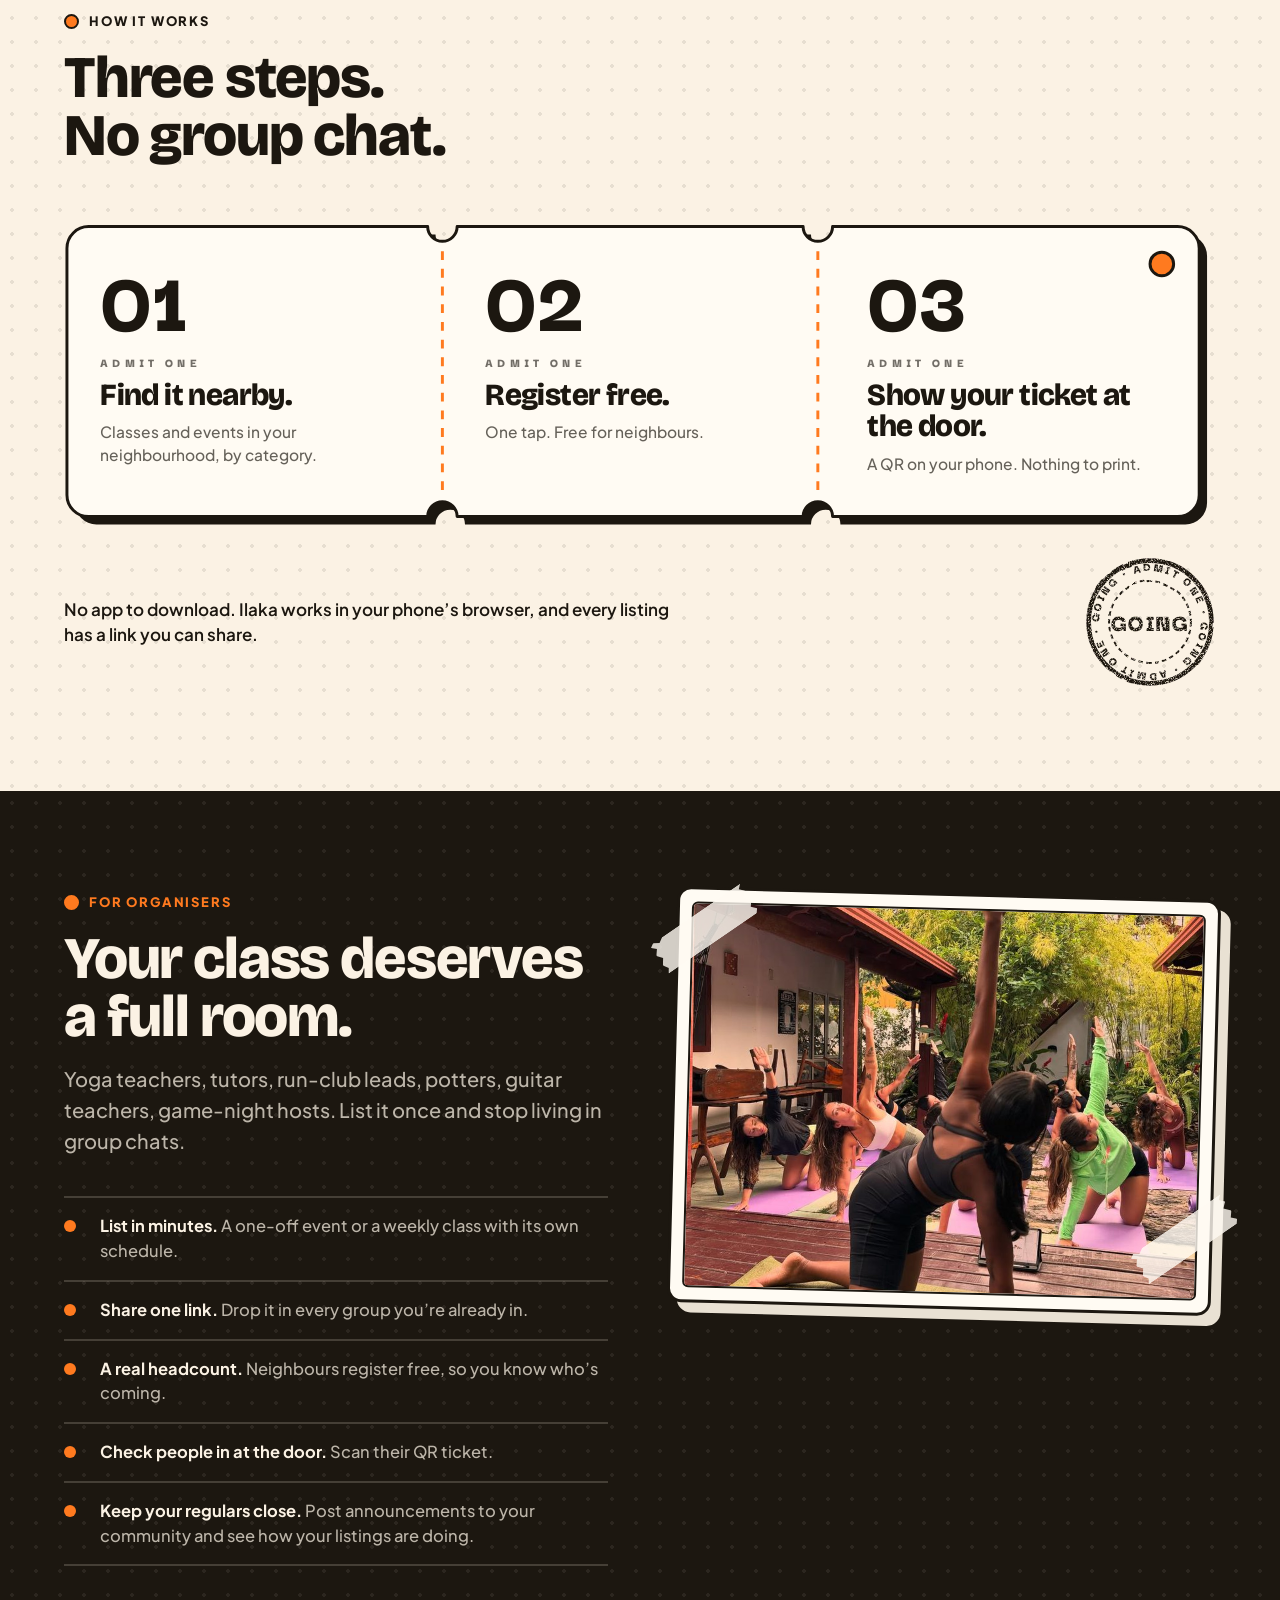
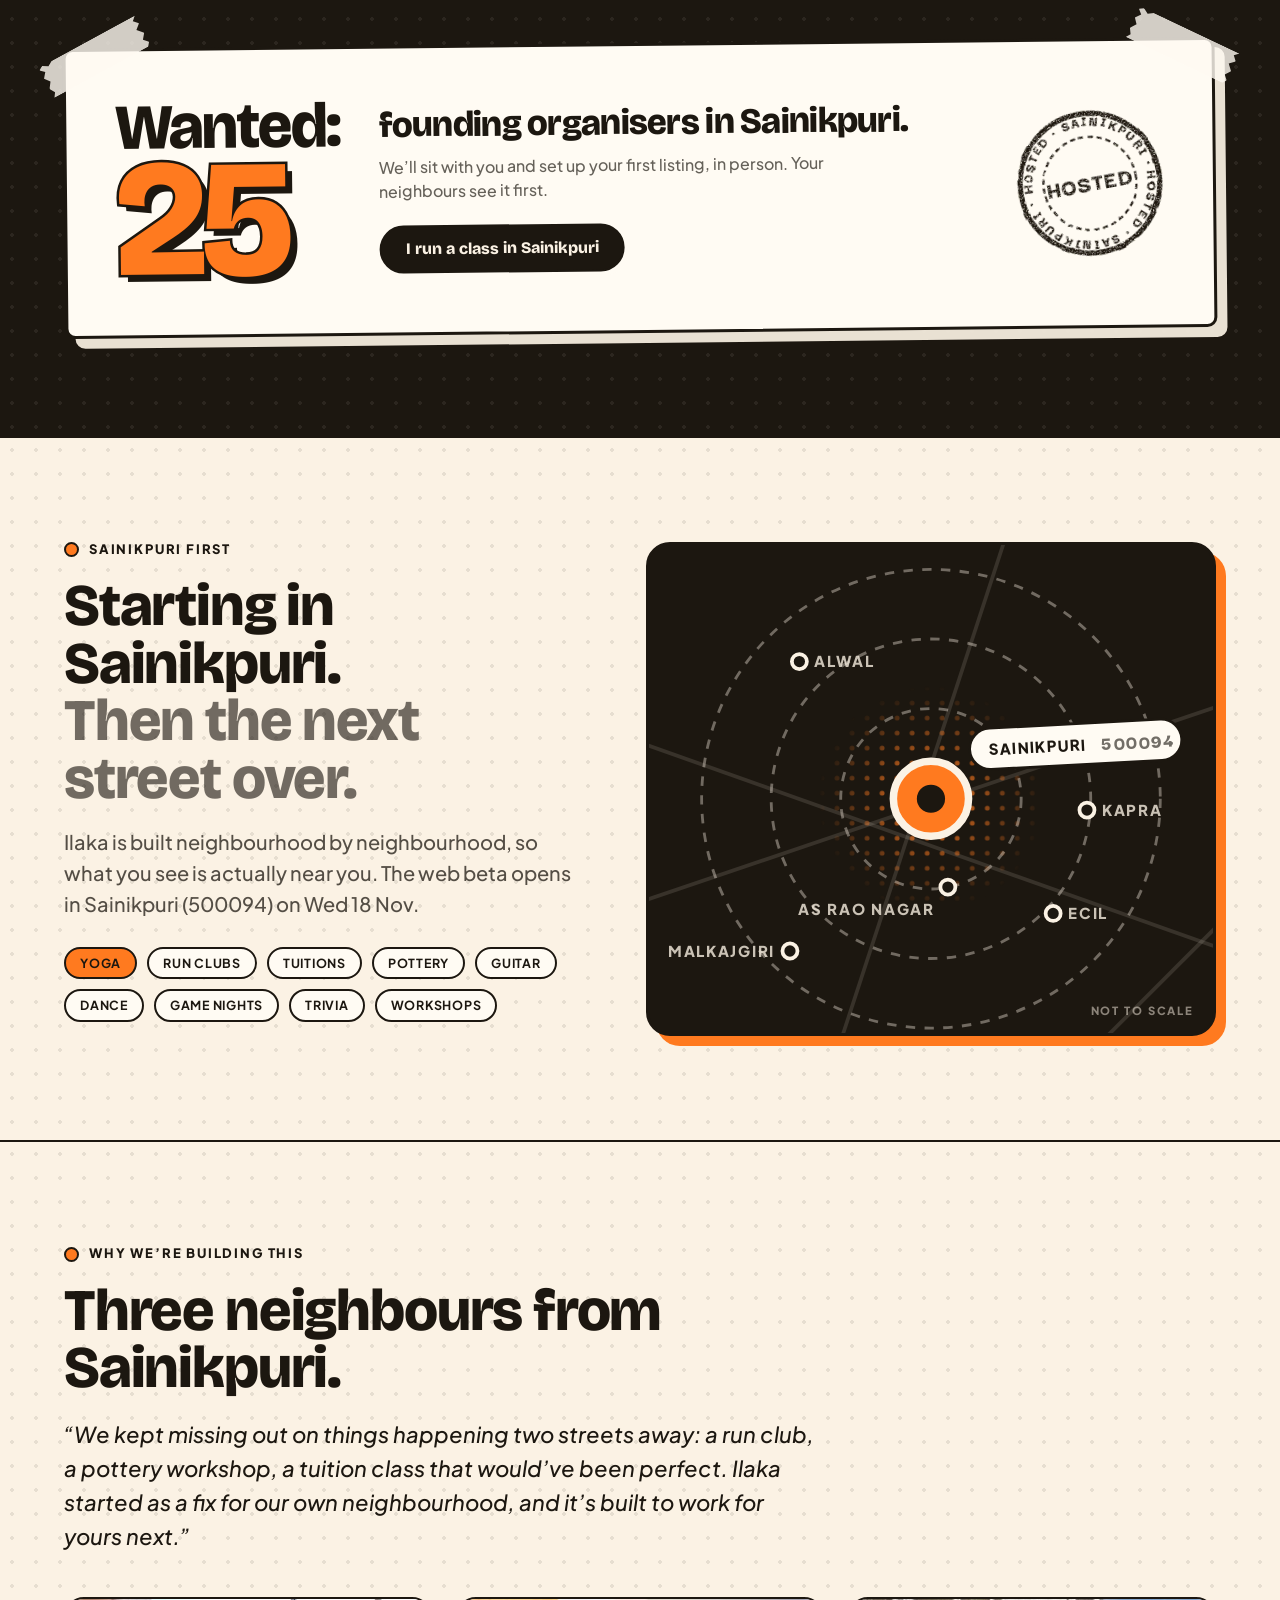
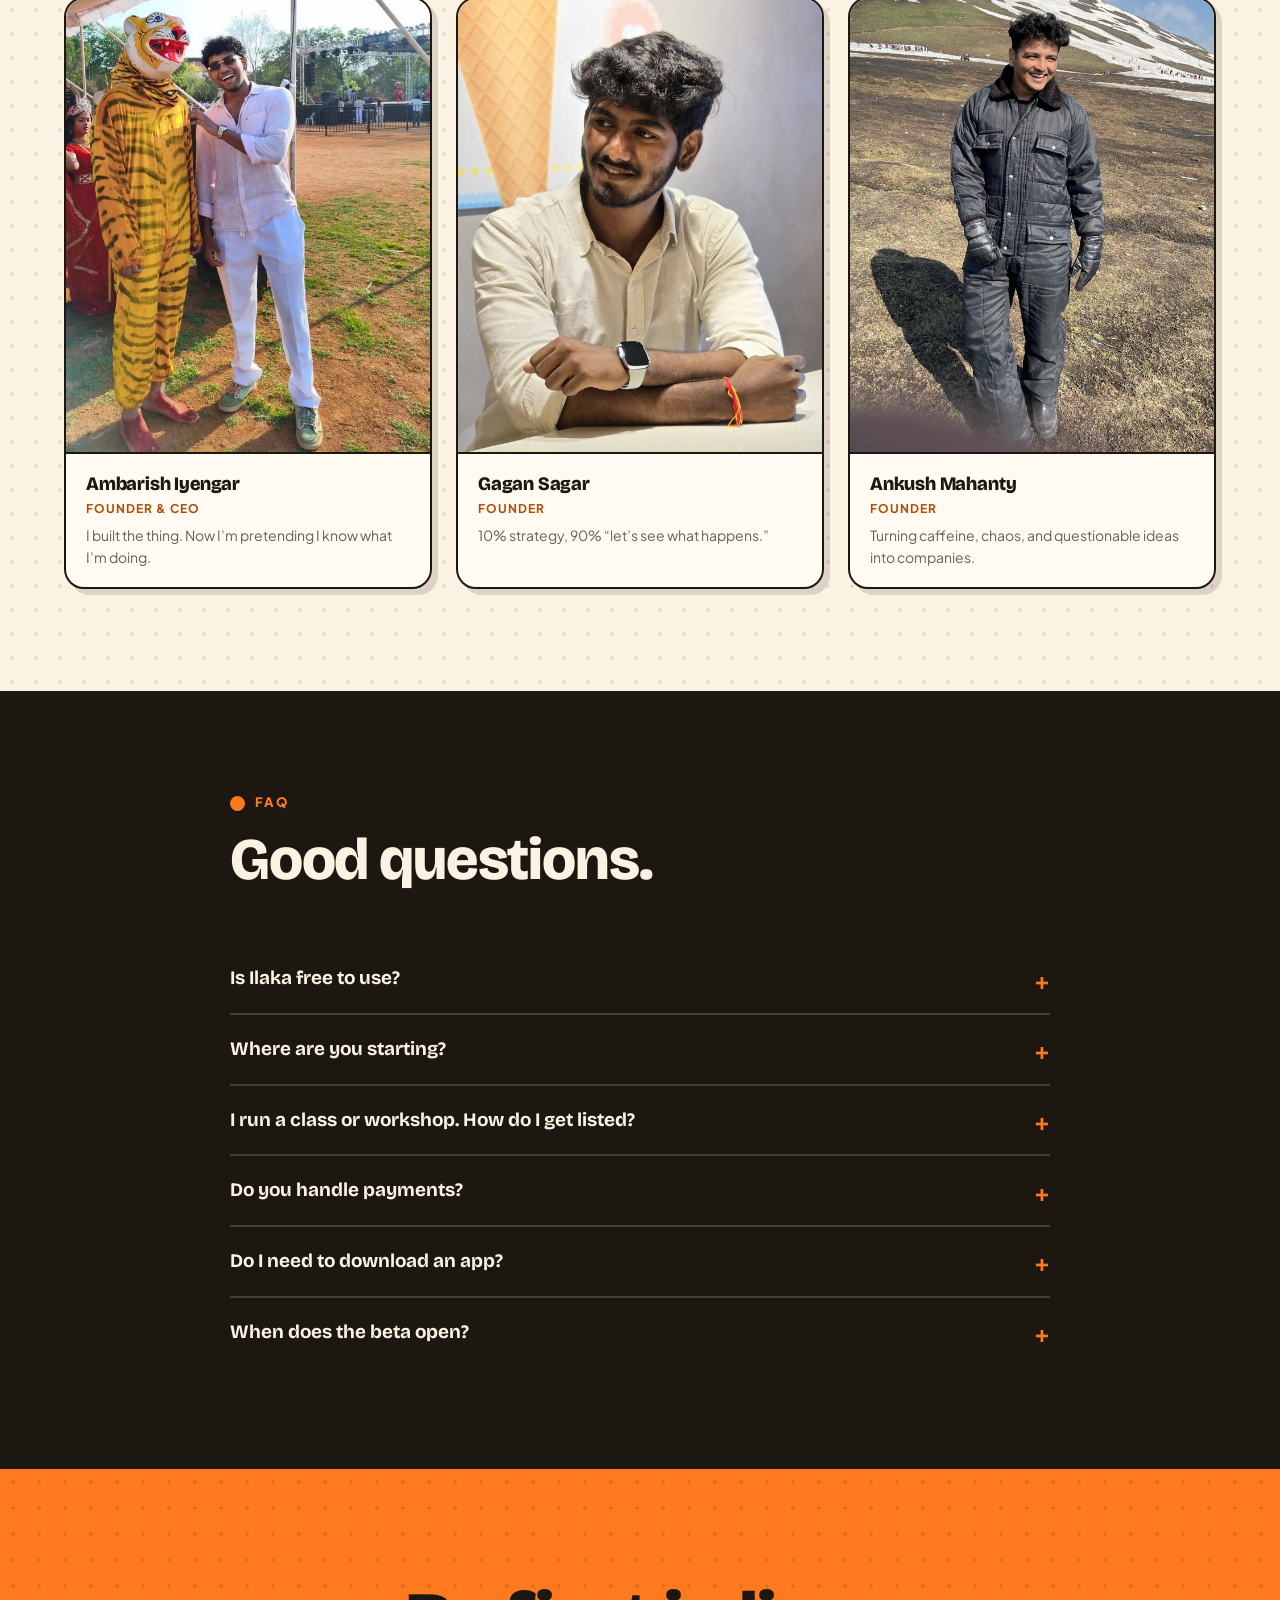
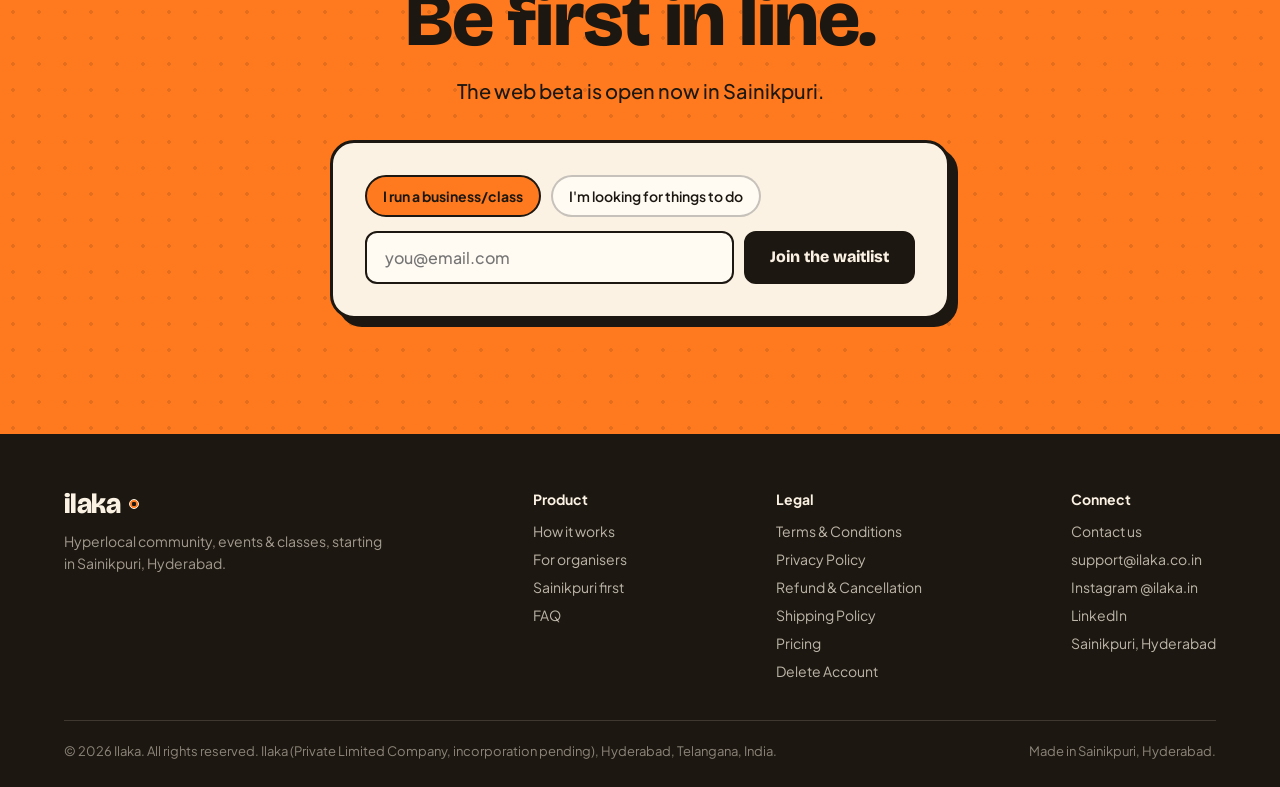
==== commit afb72c23: "Change CTA from "Open the app" to "Join the waitlist" Swaps the direct-to-webapp CTA buttons for "Jo" ====
--- a/index.html
+++ b/index.html
@@ -452,7 +452,7 @@
       <a href="#organisers">For organisers</a>
       <a href="#sainikpuri">Sainikpuri</a>
       <a href="#faq">FAQ</a>
-      <a href="https://app.ilaka.co.in" target="_blank" rel="noopener" class="btn accent">Open the app</a>
+      <a href="#join" class="btn accent">Join the waitlist</a>
     </nav>
   </div>
 </header>
@@ -467,7 +467,7 @@
         <h1 id="hero-title">Forty WhatsApp<br>groups.<br>One yoga class.</h1>
         <p class="lead">That’s how most neighbourhoods find out what’s on. Ilaka puts it on one page, starting in Sainikpuri.</p>
         <div class="ctas">
-          <a href="https://app.ilaka.co.in" target="_blank" rel="noopener" class="btn accent">Open the app</a>
+          <a href="#join" class="btn accent">Join the waitlist</a>
           <a href="#organisers" class="btn ghost">I run a class</a>
         </div>
         <p class="note">Free for neighbours. The web beta is open now at <a href="https://app.ilaka.co.in">app.ilaka.co.in</a>.</p>
@@ -578,7 +578,17 @@
           <p>Register free. Show your ticket at the door. The organiser knows who’s coming.</p>
         </div>
         <div class="wl">
-          <a href="https://app.ilaka.co.in" target="_blank" rel="noopener" class="btn accent">Open the app</a>
+          <div class="roles">
+            <button type="button" class="role-btn is-active" data-role="business">I run a business/class</button>
+            <button type="button" class="role-btn" data-role="participant">I'm looking for things to do</button>
+          </div>
+          <form class="wl-form" novalidate>
+            <label class="skip" for="wl-email-1">Email address</label>
+            <input id="wl-email-1" type="email" class="wl-email" placeholder="you@email.com" autocomplete="email" maxlength="254" />
+            <button type="submit" class="btn accent">Join the waitlist</button>
+          </form>
+          <p class="wl-error" hidden></p>
+          <div class="wl-success" hidden></div>
           <p class="hint">Free for neighbours. No spam, ever.</p>
         </div>
       </div>
@@ -787,7 +797,17 @@
     <h2 id="final-title">Be first in line.</h2>
     <p class="lead">The web beta is open now in Sainikpuri.</p>
     <div class="wl">
-      <a href="https://app.ilaka.co.in" target="_blank" rel="noopener" class="btn ink">Open the app</a>
+      <div class="roles">
+        <button type="button" class="role-btn is-active" data-role="business">I run a business/class</button>
+        <button type="button" class="role-btn" data-role="participant">I'm looking for things to do</button>
+      </div>
+      <form class="wl-form" novalidate>
+        <label class="skip" for="wl-email-2">Email address</label>
+        <input id="wl-email-2" type="email" class="wl-email" placeholder="you@email.com" autocomplete="email" maxlength="254" />
+        <button type="submit" class="btn ink">Join the waitlist</button>
+      </form>
+      <p class="wl-error" hidden></p>
+      <div class="wl-success" hidden></div>
     </div>
   </section>
 </main>
